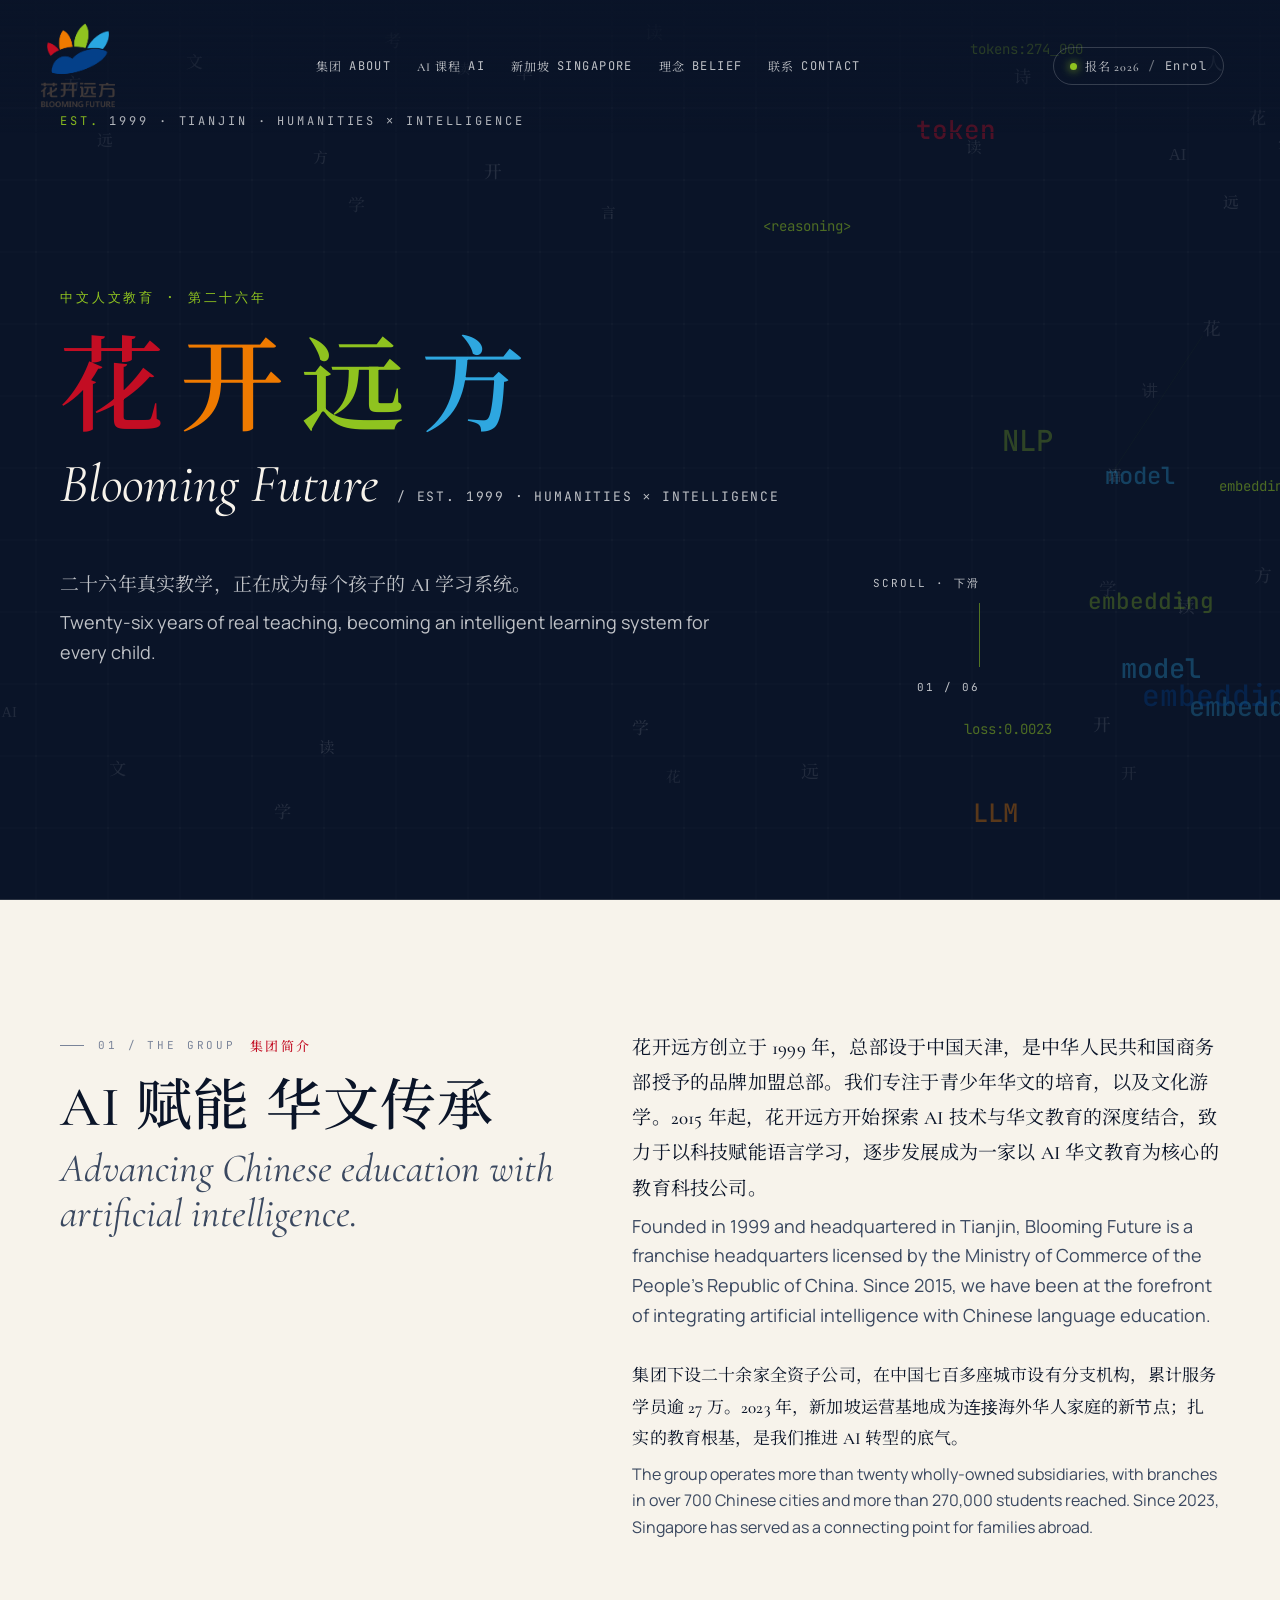
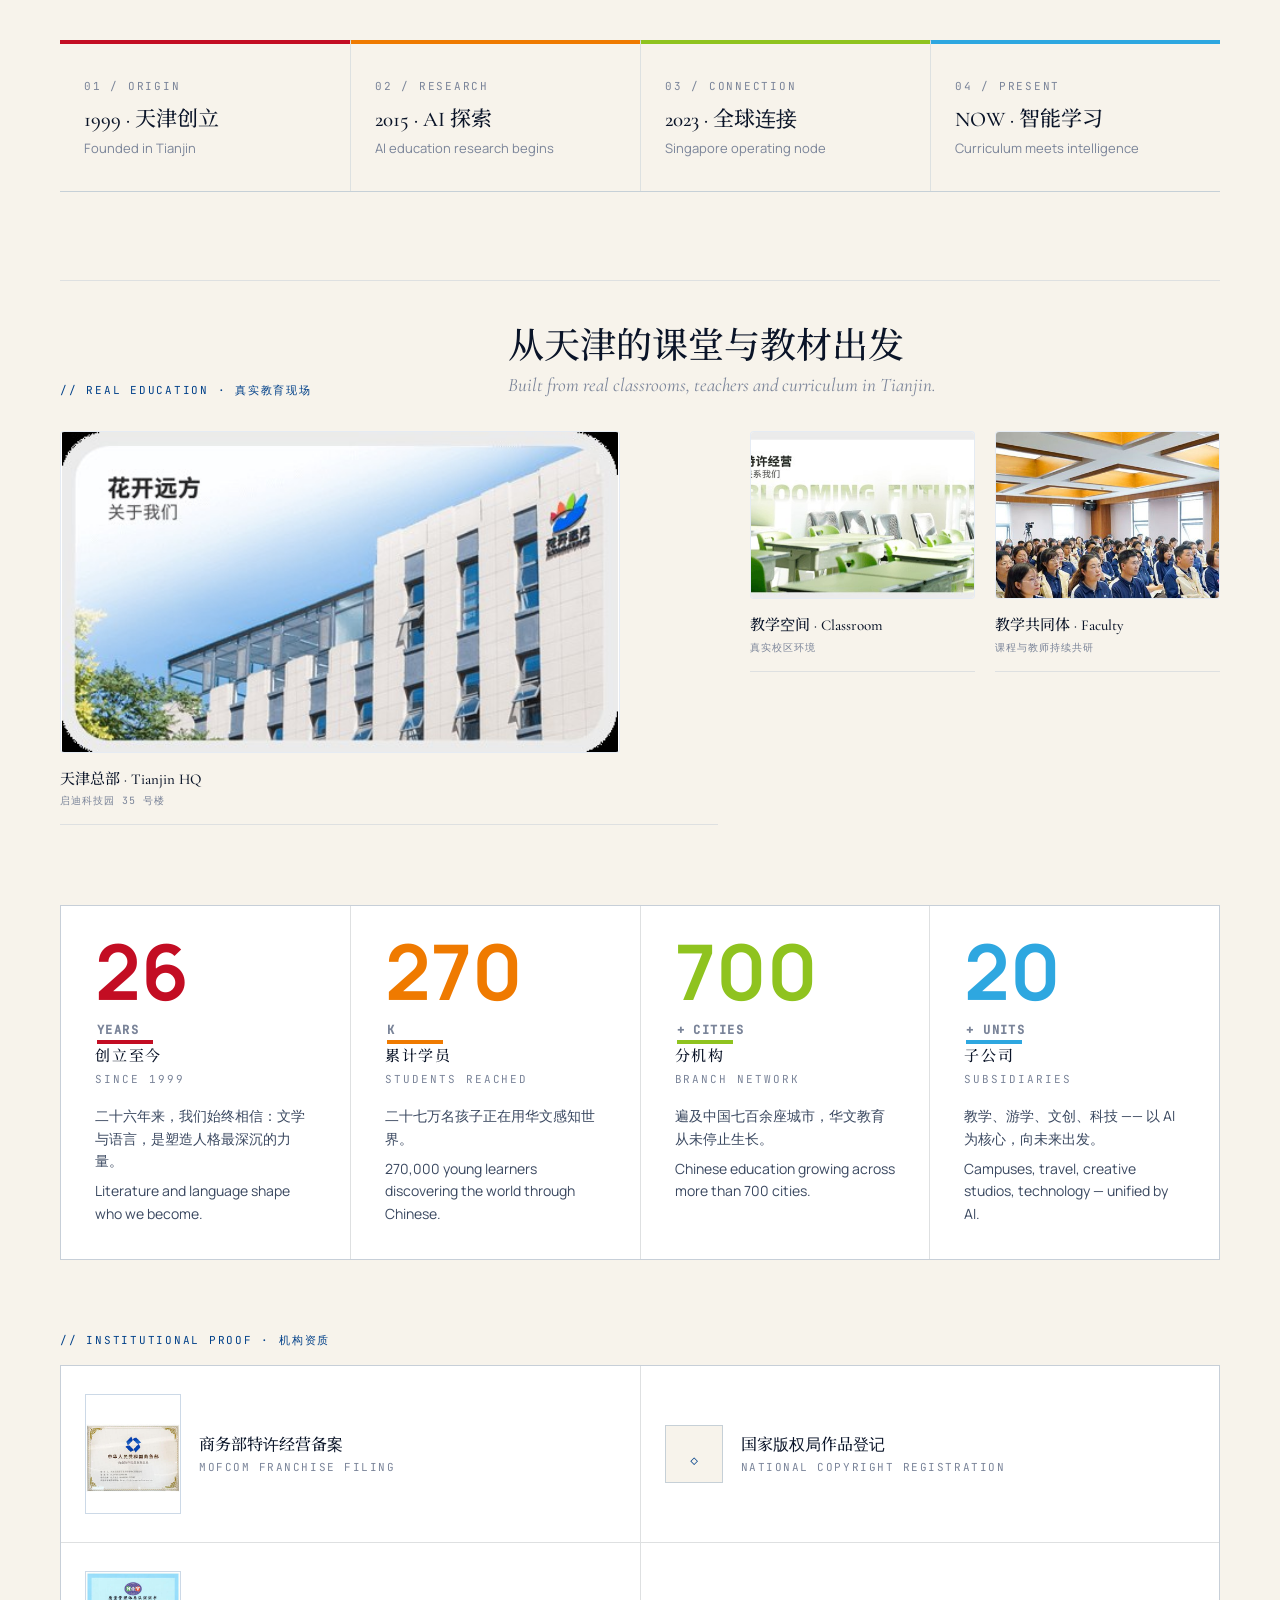
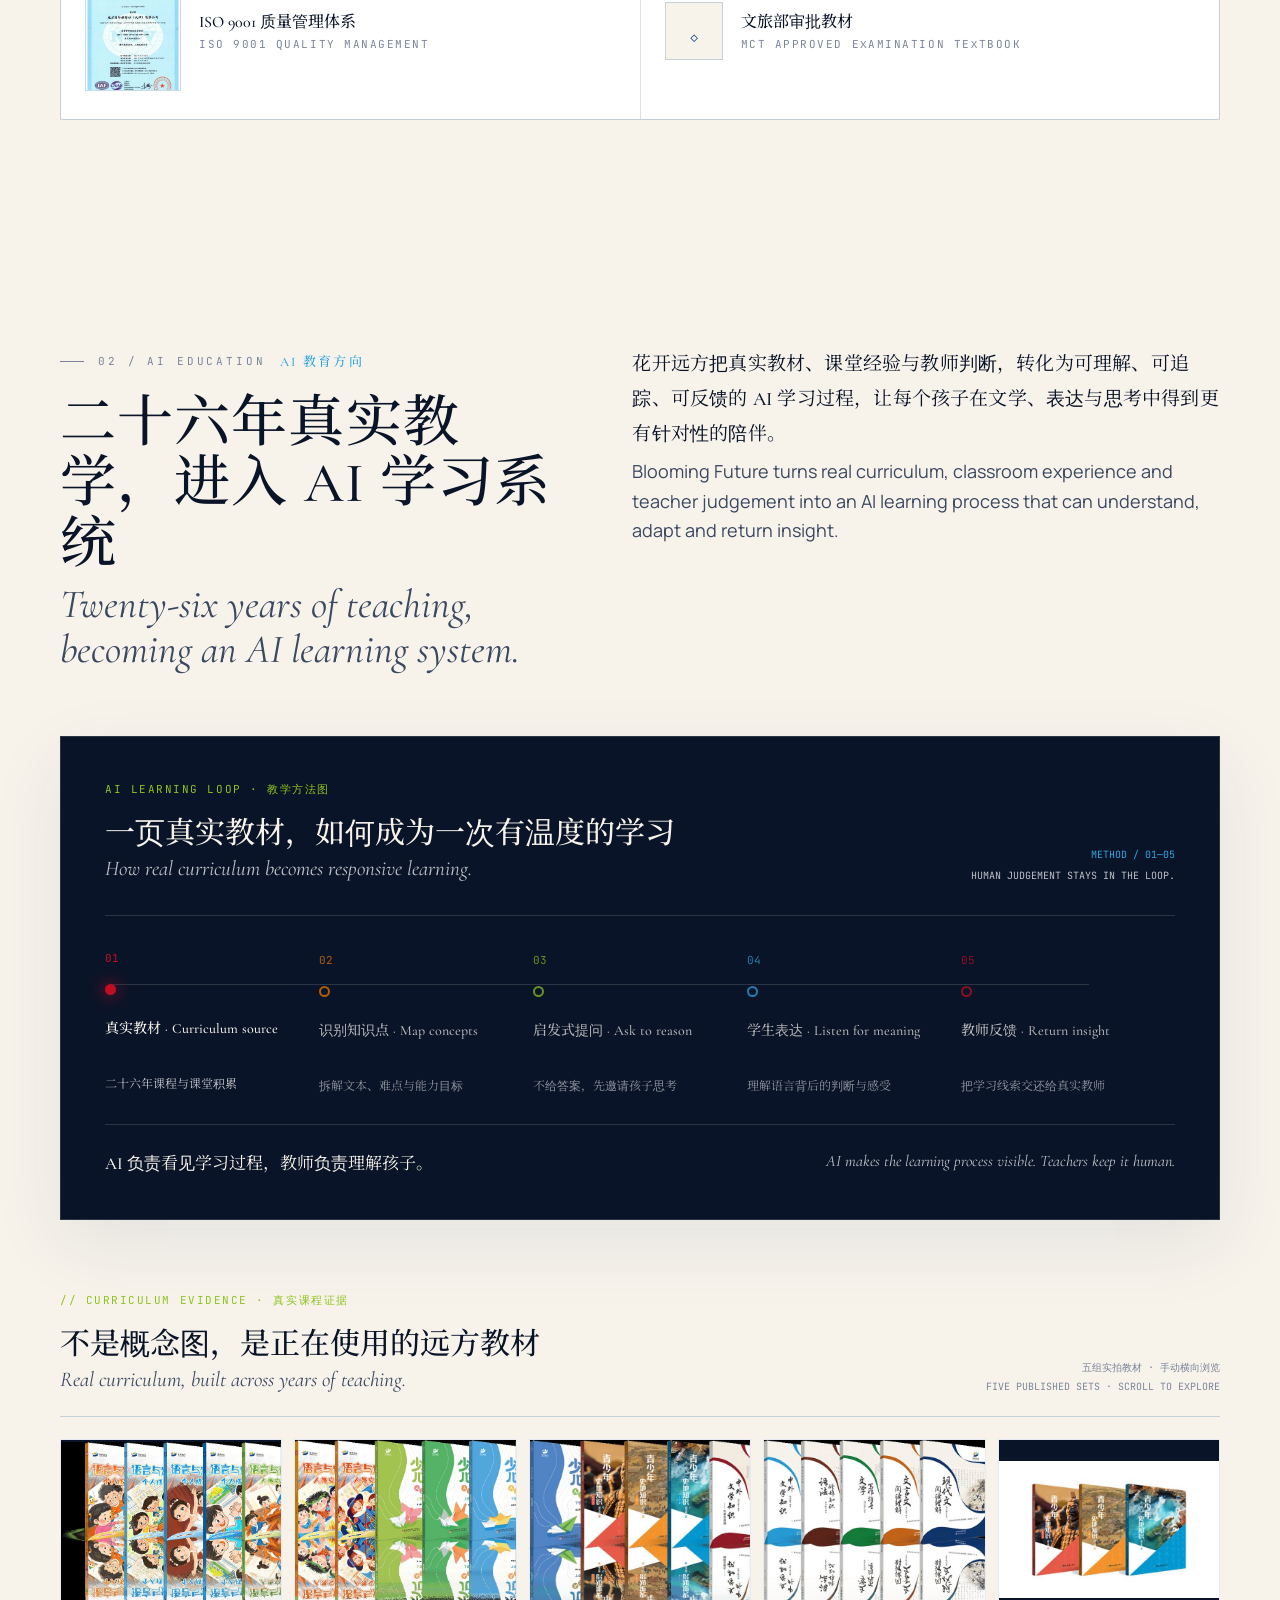
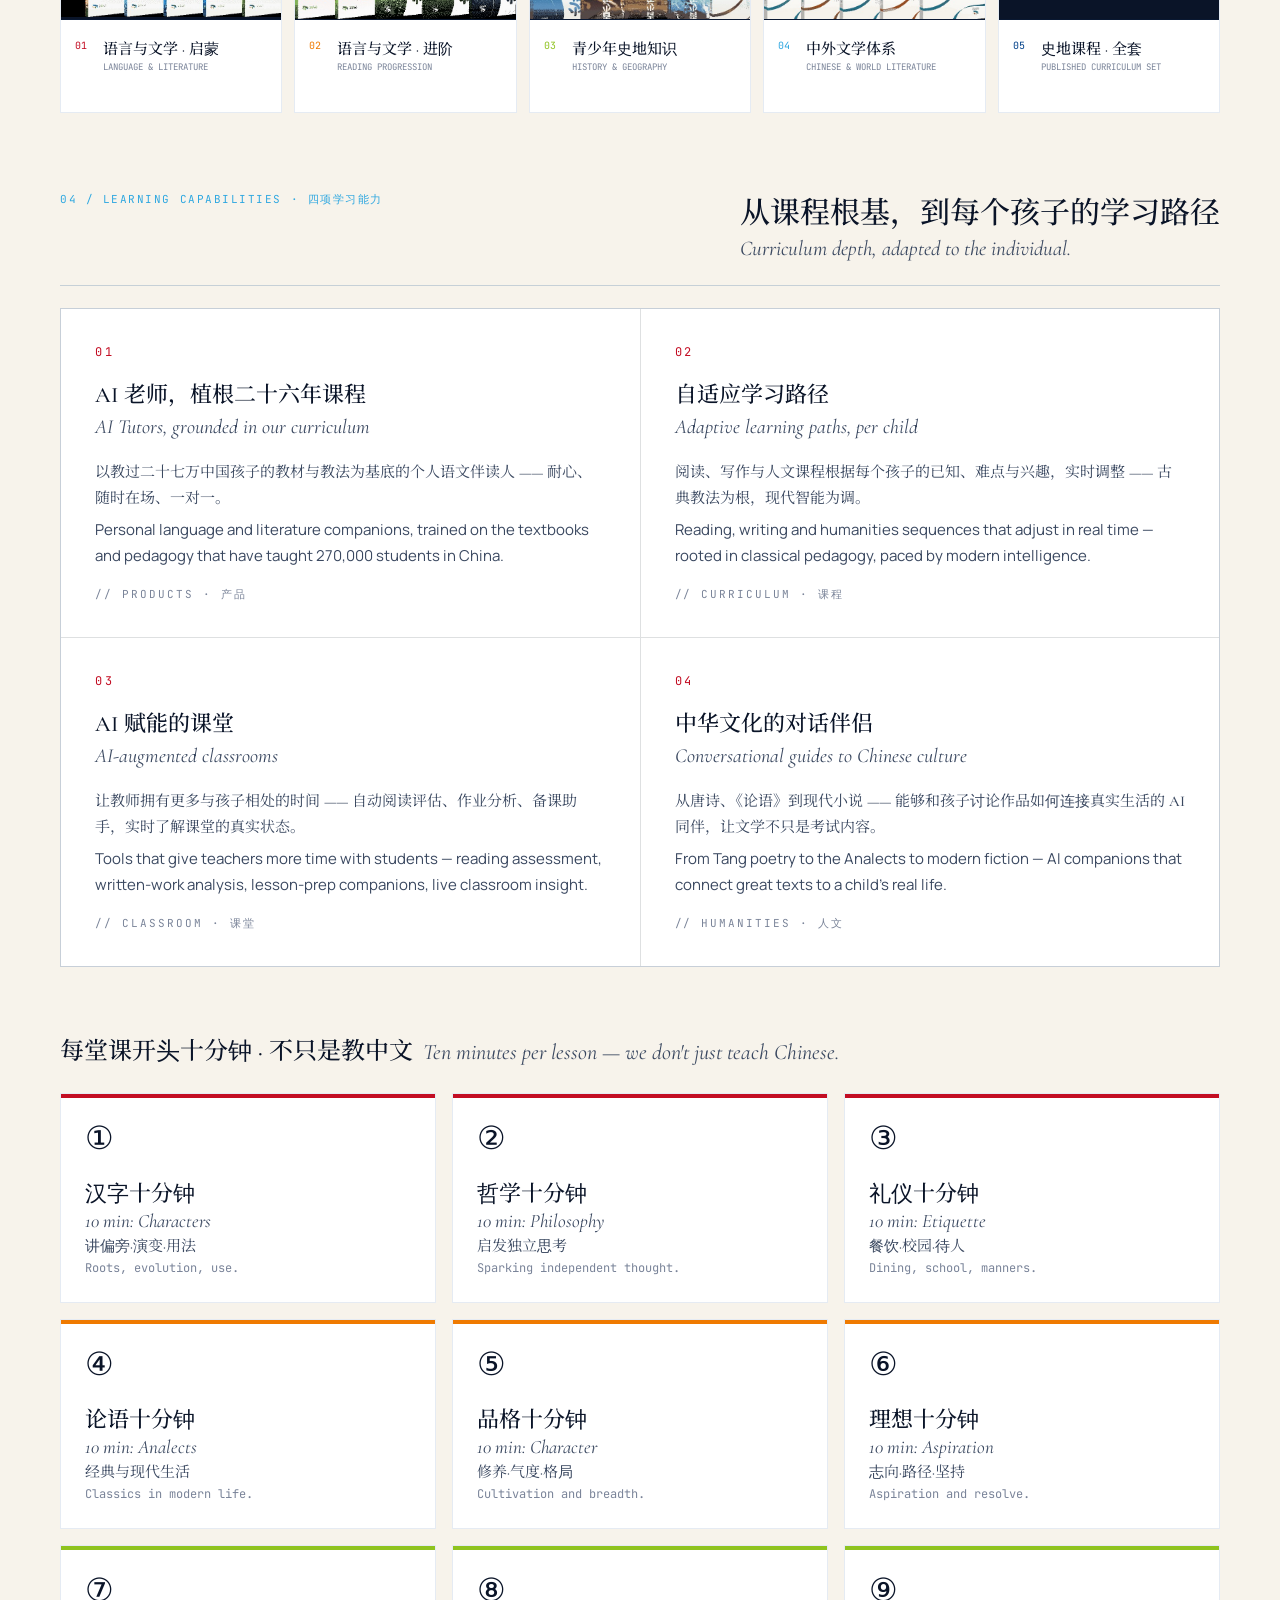
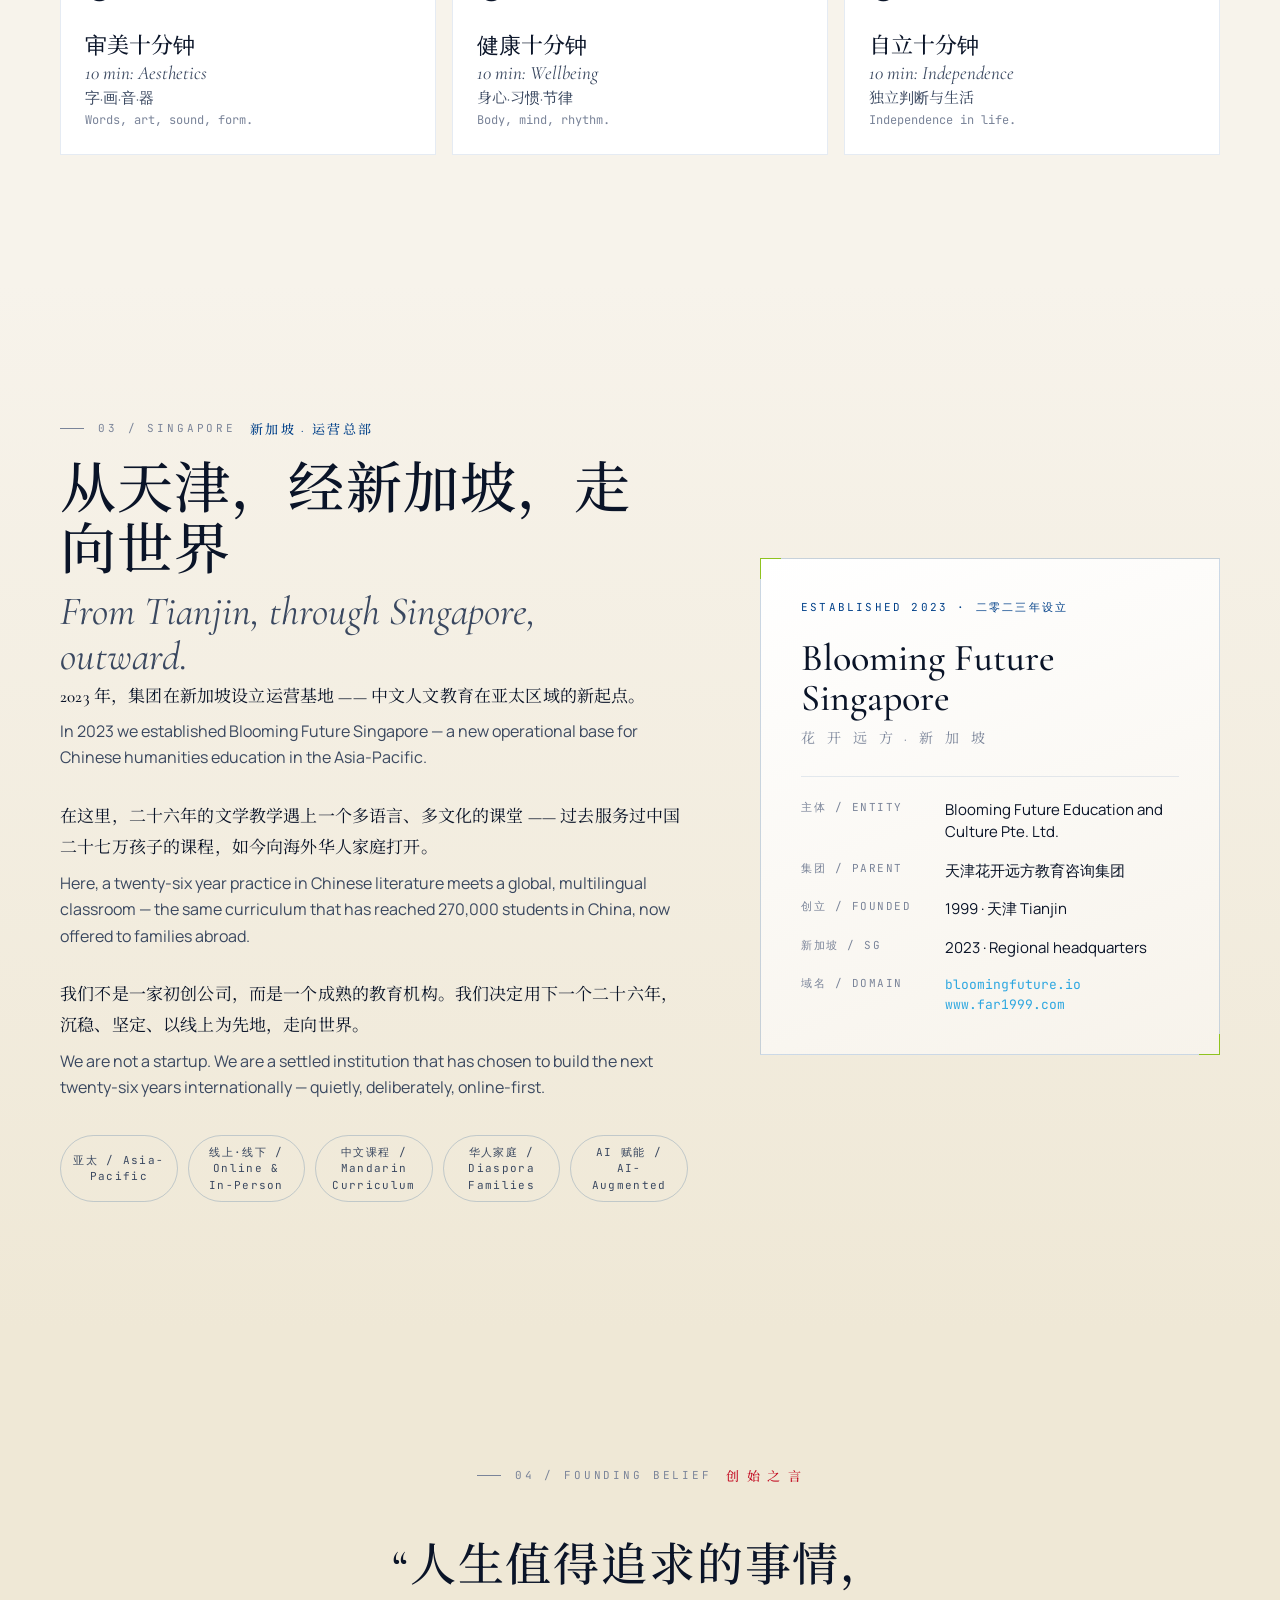
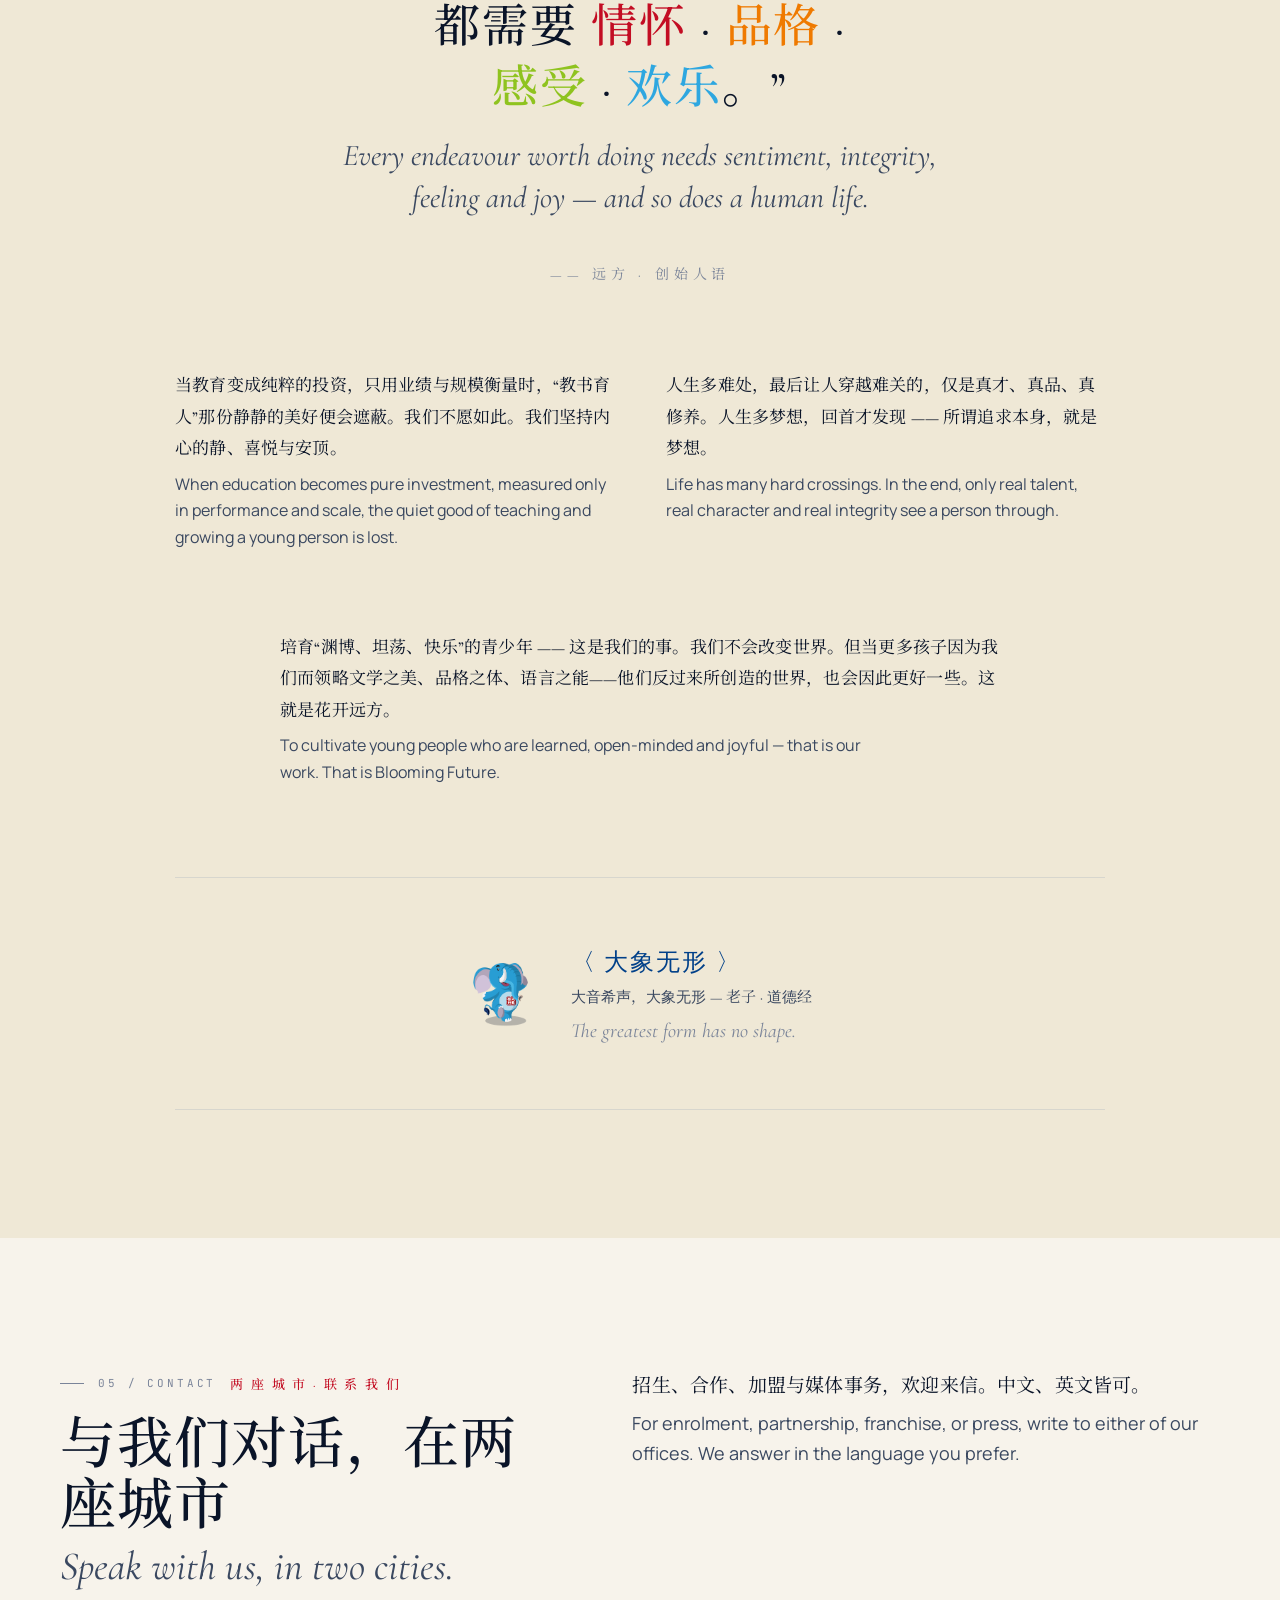
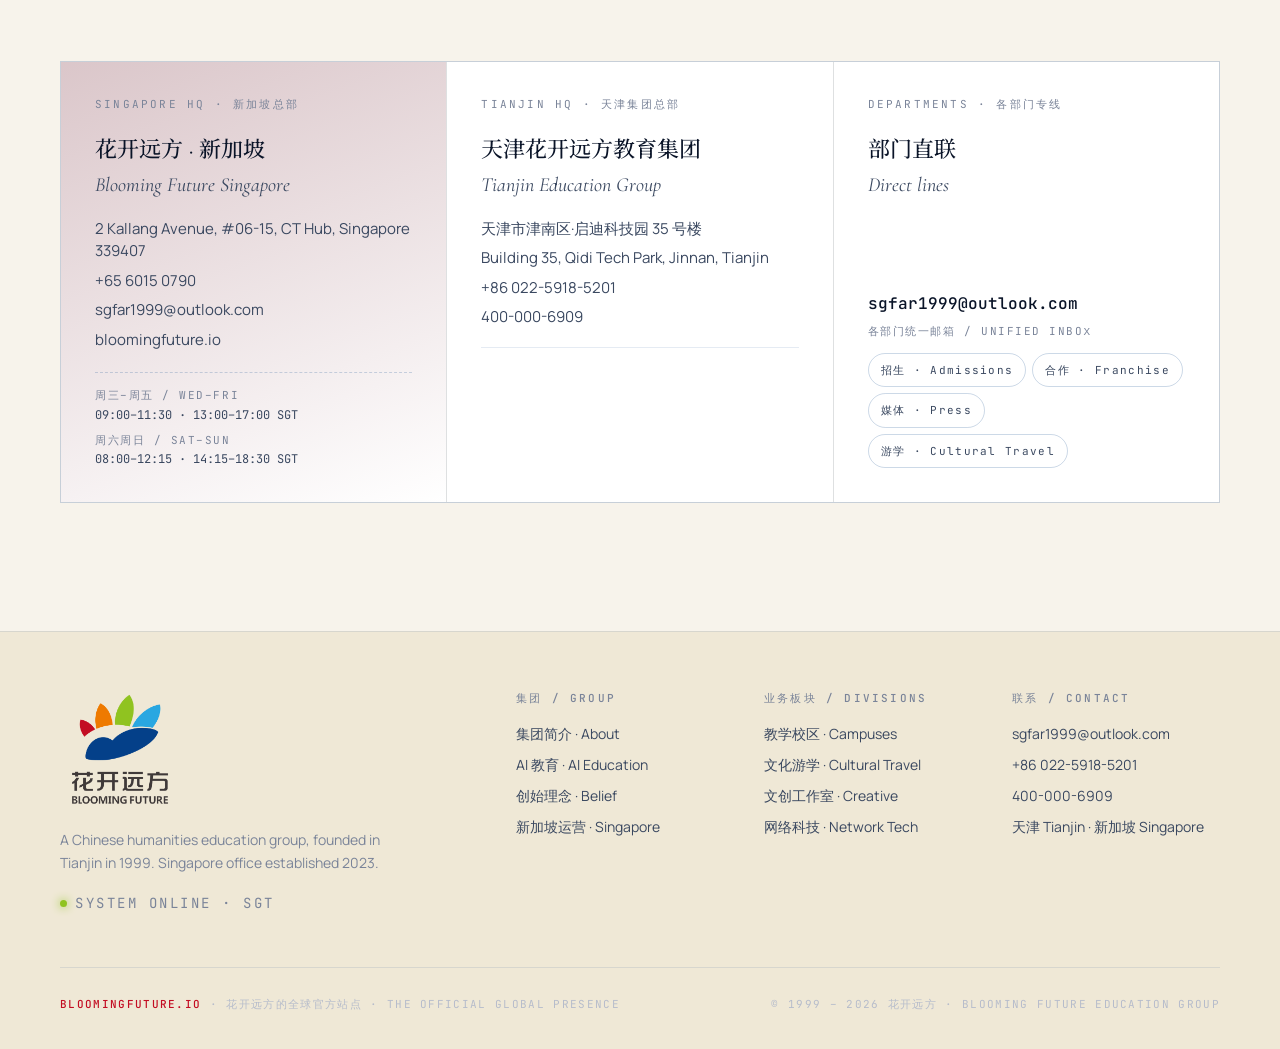
==== index.html @ 7d59a9f7 "feat: T04 visualize the AI learning system" ====
<!DOCTYPE html>
<html lang="zh-Hans">
<head>
  <meta charset="utf-8">
  <meta name="viewport" content="width=device-width, initial-scale=1">
  <title>Blooming Future — 花开远方 · Since 1999</title>
  <meta name="description" content="花开远方 Blooming Future：1999 年创立于天津的中文人文教育集团，2023 年设立新加坡运营基地，将 26 年华文教育经验与 AI 技术结合，服务全球华人家庭。">
  <link rel="stylesheet" href="/assets/css/main.css?v=2.0">
  <script src="/assets/js/main.js?v=2.0" defer></script>
</head>
<body>
  <nav class="nav" id="nav" aria-label="Primary navigation">
    <a class="brand" href="#top" aria-label="Blooming Future 花开远方">
      <img src="/assets/img/bloomingfuture-logo.png" alt="Blooming Future 花开远方" class="brand-img">
    </a>
    <div class="nav-links" id="navLinks">
      <a href="#about"><span class="cn">集团</span><span class="en">About</span></a>
      <a href="#courses"><span class="cn">AI 课程</span><span class="en">AI</span></a>
      <a href="#singapore"><span class="cn">新加坡</span><span class="en">Singapore</span></a>
      <a href="#philosophy"><span class="cn">理念</span><span class="en">Belief</span></a>
      <a href="#contact"><span class="cn">联系</span><span class="en">Contact</span></a>
    </div>
    <a class="nav-cta" href="#contact">
      <span class="dot" aria-hidden="true"></span>
      <span class="cn">报名 2026</span>
      <span class="slash">/</span>
      <span>Enrol</span>
    </a>
    <button class="nav-burger" id="burger" type="button" aria-label="Open navigation" aria-controls="navLinks" aria-expanded="false">
      <span></span><span></span><span></span>
    </button>
  </nav>

  <main>
    <!-- ==================== SECTION: hero ==================== -->
    <!-- source: content/hero.md  ·  last sync: 2026-07-22 -->
    <section class="hero" id="top" data-screen-label="01 Hero">
      <canvas id="heroMatrix" aria-hidden="true"></canvas>
      <div class="hero-top">
        <p class="hero-meta"><span>EST.</span> 1999 · Tianjin · Humanities × Intelligence</p>
      </div>
      <div class="wrap hero-body">
        <div class="hero-content">
          <p class="hero-tag">中文人文教育 · 第二十六年</p>
          <h1 class="hero-display" aria-label="花开远方">
            <span>花</span><span>开</span><span>远</span><span>方</span>
          </h1>
          <p class="hero-en">
            <span class="name">Blooming Future</span>
            <span class="since">/ est. 1999 · humanities × intelligence</span>
          </p>
        </div>
        <div class="hero-lede">
          <div class="bi-para lede">
            <p class="cn">二十六年真实教学，正在成为每个孩子的 AI 学习系统。</p>
            <p class="en">Twenty-six years of real teaching, becoming an intelligent learning system for every child.</p>
          </div>
          <div class="hero-scroll" aria-hidden="true">
            <span>Scroll · 下滑</span>
            <span class="line"></span>
            <span>01 / 06</span>
          </div>
        </div>
      </div>
    </section>
    <!-- ================== END SECTION: hero ================== -->

    <!-- ==================== SECTION: about ==================== -->
    <!-- source: content/about.md  ·  last sync: 2026-07-22 -->
    <section class="about section" id="about" data-screen-label="02 About">
      <div class="wrap">
        <div class="section-grid">
          <header class="section-head reveal">
            <span class="bi-eyebrow">
              <span>01 / The Group</span>
              <span class="cn">集团简介</span>
            </span>
            <h2 class="bi-title">
              <span class="cn">AI 赋能 华文传承</span>
              <span class="en">Advancing Chinese education with artificial intelligence.</span>
            </h2>
          </header>
          <div class="section-copy reveal">
            <div class="bi-para lede">
              <p class="cn">花开远方创立于 1999 年，总部设于中国天津，是中华人民共和国商务部授予的品牌加盟总部。我们专注于青少年华文的培育，以及文化游学。2015 年起，花开远方开始探索 AI 技术与华文教育的深度结合，致力于以科技赋能语言学习，逐步发展成为一家以 AI 华文教育为核心的教育科技公司。</p>
              <p class="en">Founded in 1999 and headquartered in Tianjin, Blooming Future is a franchise headquarters licensed by the Ministry of Commerce of the People's Republic of China. Since 2015, we have been at the forefront of integrating artificial intelligence with Chinese language education.</p>
            </div>
            <div class="bi-para">
              <p class="cn">集团下设二十余家全资子公司，在中国七百多座城市设有分支机构，累计服务学员逾 27 万。2023 年，新加坡运营基地成为连接海外华人家庭的新节点；扎实的教育根基，是我们推进 AI 转型的底气。</p>
              <p class="en">The group operates more than twenty wholly-owned subsidiaries, with branches in over 700 Chinese cities and more than 270,000 students reached. Since 2023, Singapore has served as a connecting point for families abroad.</p>
            </div>
          </div>
        </div>

        <ol class="history-timeline" aria-label="Blooming Future history">
          <li class="history-point" style="--accent: var(--bf-red)">
            <span class="history-year">01 / ORIGIN</span>
            <strong>1999 · 天津创立</strong>
            <span>Founded in Tianjin</span>
          </li>
          <li class="history-point" style="--accent: var(--bf-orange)">
            <span class="history-year">02 / RESEARCH</span>
            <strong>2015 · AI 探索</strong>
            <span>AI education research begins</span>
          </li>
          <li class="history-point" style="--accent: var(--bf-green)">
            <span class="history-year">03 / CONNECTION</span>
            <strong>2023 · 全球连接</strong>
            <span>Singapore operating node</span>
          </li>
          <li class="history-point" style="--accent: var(--bf-blue)">
            <span class="history-year">04 / PRESENT</span>
            <strong>NOW · 智能学习</strong>
            <span>Curriculum meets intelligence</span>
          </li>
        </ol>

        <section class="education-evidence reveal" aria-labelledby="evidence-title">
          <div class="evidence-head">
            <p class="evidence-kicker">// REAL EDUCATION · 真实教育现场</p>
            <div>
              <h3 id="evidence-title">从天津的课堂与教材出发</h3>
              <p>Built from real classrooms, teachers and curriculum in Tianjin.</p>
            </div>
          </div>
          <div class="evidence-grid">
            <figure class="evidence-feature">
              <img src="/assets/img/campus-3.jpg" width="480" height="276" alt="花开远方天津总部楼宇实景" loading="lazy">
              <figcaption><span>天津总部 · Tianjin HQ</span><small>启迪科技园 35 号楼</small></figcaption>
            </figure>
            <div class="evidence-secondary">
              <figure>
                <img src="/assets/img/campus-2.jpg" width="480" height="276" alt="花开远方天津课堂实景" loading="lazy">
                <figcaption><span>教学空间 · Classroom</span><small>真实校区环境</small></figcaption>
              </figure>
              <figure>
                <img src="/assets/img/campus-1.jpg" width="404" height="467" alt="花开远方教师教学活动现场" loading="lazy">
                <figcaption><span>教学共同体 · Faculty</span><small>课程与教师持续共研</small></figcaption>
              </figure>
            </div>
          </div>
        </section>

        <div class="stats reveal">
          <article class="stat">
            <div class="num" data-count="26">26<span class="unit">years</span></div>
            <div class="bi-label"><span class="cn">创立至今</span><span class="en">Since 1999</span></div>
            <p class="desc"><span class="cn">二十六年来，我们始终相信：文学与语言，是塑造人格最深沉的力量。</span><span class="en">Literature and language shape who we become.</span></p>
          </article>
          <article class="stat">
            <div class="num" data-count="270">270<span class="unit">k</span></div>
            <div class="bi-label"><span class="cn">累计学员</span><span class="en">Students Reached</span></div>
            <p class="desc"><span class="cn">二十七万名孩子正在用华文感知世界。</span><span class="en">270,000 young learners discovering the world through Chinese.</span></p>
          </article>
          <article class="stat">
            <div class="num" data-count="700">700<span class="unit">+ cities</span></div>
            <div class="bi-label"><span class="cn">分机构</span><span class="en">Branch Network</span></div>
            <p class="desc"><span class="cn">遍及中国七百余座城市，华文教育从未停止生长。</span><span class="en">Chinese education growing across more than 700 cities.</span></p>
          </article>
          <article class="stat">
            <div class="num" data-count="20">20<span class="unit">+ units</span></div>
            <div class="bi-label"><span class="cn">子公司</span><span class="en">Subsidiaries</span></div>
            <p class="desc"><span class="cn">教学、游学、文创、科技 —— 以 AI 为核心，向未来出发。</span><span class="en">Campuses, travel, creative studios, technology — unified by AI.</span></p>
          </article>
        </div>

        <p class="credentials-label reveal">// INSTITUTIONAL PROOF · 机构资质</p>
        <div class="credentials reveal" aria-label="Blooming Future credentials">
          <article class="credential credential-evidence">
            <div class="credential-icon has-image"><img src="/assets/img/cert-mofcom.png" width="308" height="251" alt="商务部特许经营备案证书" loading="lazy"></div>
            <div class="credential-copy"><span class="cn">商务部特许经营备案</span><span class="en">MOFCOM Franchise Filing</span></div>
          </article>
          <article class="credential">
            <div class="credential-icon"><span aria-hidden="true">◇</span></div>
            <div class="credential-copy"><span class="cn">国家版权局作品登记</span><span class="en">National Copyright Registration</span></div>
          </article>
          <article class="credential credential-evidence">
            <div class="credential-icon has-image"><img src="/assets/img/cert-iso9001.png" width="308" height="437" alt="ISO 9001 质量管理体系证书" loading="lazy"></div>
            <div class="credential-copy"><span class="cn">ISO 9001 质量管理体系</span><span class="en">ISO 9001 Quality Management</span></div>
          </article>
          <article class="credential">
            <div class="credential-icon"><span aria-hidden="true">◇</span></div>
            <div class="credential-copy"><span class="cn">文旅部审批教材</span><span class="en">MCT Approved Examination Textbook</span></div>
          </article>
        </div>
      </div>
    </section>
    <!-- ================== END SECTION: about ================== -->

    <!-- ==================== SECTION: ai ==================== -->
    <!-- source: content/ai.md  ·  last sync: 2026-07-22 -->
    <section class="ai section" id="courses" data-screen-label="03 AI Education">
      <div class="wrap">
        <div class="section-grid">
          <header class="section-head reveal">
            <span class="bi-eyebrow blue">
              <span>02 / AI Education</span>
              <span class="cn">AI 教育方向</span>
            </span>
            <h2 class="bi-title">
              <span class="cn">二十六年真实教学，进入 AI 学习系统</span>
              <span class="en">Twenty-six years of teaching, becoming an AI learning system.</span>
            </h2>
          </header>
          <div class="section-copy reveal">
            <div class="bi-para lede">
              <p class="cn">花开远方把真实教材、课堂经验与教师判断，转化为可理解、可追踪、可反馈的 AI 学习过程，让每个孩子在文学、表达与思考中得到更有针对性的陪伴。</p>
              <p class="en">Blooming Future turns real curriculum, classroom experience and teacher judgement into an AI learning process that can understand, adapt and return insight.</p>
            </div>
          </div>
        </div>

        <section class="learning-loop reveal" data-learning-loop aria-labelledby="learning-loop-title">
          <header class="loop-head">
            <div>
              <p class="loop-kicker">AI LEARNING LOOP · 教学方法图</p>
              <h3 id="learning-loop-title">
                <span class="cn">一页真实教材，如何成为一次有温度的学习</span>
                <span class="en">How real curriculum becomes responsive learning.</span>
              </h3>
            </div>
            <p class="loop-method"><span>METHOD / 01—05</span><span>Human judgement stays in the loop.</span></p>
          </header>
          <ol class="loop-track">
            <li class="loop-step" data-loop-step="0" style="--step-color: var(--bf-red)">
              <span class="loop-index">01</span>
              <span class="loop-node" aria-hidden="true"></span>
              <h4>真实教材 · Curriculum source</h4>
              <p>二十六年课程与课堂积累</p>
            </li>
            <li class="loop-step" data-loop-step="1" style="--step-color: var(--bf-orange)">
              <span class="loop-index">02</span>
              <span class="loop-node" aria-hidden="true"></span>
              <h4>识别知识点 · Map concepts</h4>
              <p>拆解文本、难点与能力目标</p>
            </li>
            <li class="loop-step" data-loop-step="2" style="--step-color: var(--bf-green)">
              <span class="loop-index">03</span>
              <span class="loop-node" aria-hidden="true"></span>
              <h4>启发式提问 · Ask to reason</h4>
              <p>不给答案，先邀请孩子思考</p>
            </li>
            <li class="loop-step" data-loop-step="3" style="--step-color: var(--bf-blue)">
              <span class="loop-index">04</span>
              <span class="loop-node" aria-hidden="true"></span>
              <h4>学生表达 · Listen for meaning</h4>
              <p>理解语言背后的判断与感受</p>
            </li>
            <li class="loop-step" data-loop-step="4" style="--step-color: var(--bf-red)">
              <span class="loop-index">05</span>
              <span class="loop-node" aria-hidden="true"></span>
              <h4>教师反馈 · Return insight</h4>
              <p>把学习线索交还给真实教师</p>
            </li>
          </ol>
          <p class="loop-principle"><span class="cn">AI 负责看见学习过程，教师负责理解孩子。</span><span class="en">AI makes the learning process visible. Teachers keep it human.</span></p>
        </section>

        <section class="curriculum-library reveal" aria-labelledby="curriculum-library-title">
          <header class="curriculum-head">
            <div>
              <p class="curriculum-kicker">// CURRICULUM EVIDENCE · 真实课程证据</p>
              <h3 id="curriculum-library-title"><span class="cn">不是概念图，是正在使用的远方教材</span><span class="en">Real curriculum, built across years of teaching.</span></h3>
            </div>
            <p class="curriculum-note"><span class="cn">五组实拍教材 · 手动横向浏览</span><span class="en">Five published sets · Scroll to explore</span></p>
          </header>
          <div class="textbook-rail" tabindex="0" aria-label="花开远方真实教材图集">
            <figure class="textbook-item">
              <div class="textbook-image"><img src="/assets/img/textbook-1.jpg" width="643" height="510" alt="花开远方语言与文学低年级教材套装" loading="lazy"></div>
              <figcaption><span>01</span><strong>语言与文学 · 启蒙</strong><small>Language &amp; Literature</small></figcaption>
            </figure>
            <figure class="textbook-item">
              <div class="textbook-image"><img src="/assets/img/textbook-2.jpg" width="631" height="510" alt="花开远方语言与文学少儿教材套装" loading="lazy"></div>
              <figcaption><span>02</span><strong>语言与文学 · 进阶</strong><small>Reading progression</small></figcaption>
            </figure>
            <figure class="textbook-item">
              <div class="textbook-image"><img src="/assets/img/textbook-3.jpg" width="584" height="510" alt="花开远方青少年史地知识教材套装" loading="lazy"></div>
              <figcaption><span>03</span><strong>青少年史地知识</strong><small>History &amp; Geography</small></figcaption>
            </figure>
            <figure class="textbook-item">
              <div class="textbook-image"><img src="/assets/img/textbook-4.jpg" width="608" height="510" alt="花开远方中外文学知识教材套装" loading="lazy"></div>
              <figcaption><span>04</span><strong>中外文学体系</strong><small>Chinese &amp; World Literature</small></figcaption>
            </figure>
            <figure class="textbook-item">
              <div class="textbook-image"><img src="/assets/img/textbook-5.jpg" width="590" height="366" alt="花开远方青少年史地知识教材实拍" loading="lazy"></div>
              <figcaption><span>05</span><strong>史地课程 · 全套</strong><small>Published curriculum set</small></figcaption>
            </figure>
          </div>
        </section>

        <header class="capability-head reveal">
          <p>04 / LEARNING CAPABILITIES · 四项学习能力</p>
          <h3><span class="cn">从课程根基，到每个孩子的学习路径</span><span class="en">Curriculum depth, adapted to the individual.</span></h3>
        </header>

        <div class="product-grid reveal">
          <article class="product-card">
            <span class="ai-num">01</span>
            <h3 class="bi-card-title"><span class="cn">AI 老师，植根二十六年课程</span><span class="en">AI Tutors, grounded in our curriculum</span></h3>
            <div class="bi-card-body"><p class="cn">以教过二十七万中国孩子的教材与教法为基底的个人语文伴读人 —— 耐心、随时在场、一对一。</p><p class="en">Personal language and literature companions, trained on the textbooks and pedagogy that have taught 270,000 students in China.</p></div>
            <p class="ai-tag">// products · 产品</p>
          </article>
          <article class="product-card">
            <span class="ai-num">02</span>
            <h3 class="bi-card-title"><span class="cn">自适应学习路径</span><span class="en">Adaptive learning paths, per child</span></h3>
            <div class="bi-card-body"><p class="cn">阅读、写作与人文课程根据每个孩子的已知、难点与兴趣，实时调整 —— 古典教法为根，现代智能为调。</p><p class="en">Reading, writing and humanities sequences that adjust in real time — rooted in classical pedagogy, paced by modern intelligence.</p></div>
            <p class="ai-tag">// curriculum · 课程</p>
          </article>
          <article class="product-card">
            <span class="ai-num">03</span>
            <h3 class="bi-card-title"><span class="cn">AI 赋能的课堂</span><span class="en">AI-augmented classrooms</span></h3>
            <div class="bi-card-body"><p class="cn">让教师拥有更多与孩子相处的时间 —— 自动阅读评估、作业分析、备课助手，实时了解课堂的真实状态。</p><p class="en">Tools that give teachers more time with students — reading assessment, written-work analysis, lesson-prep companions, live classroom insight.</p></div>
            <p class="ai-tag">// classroom · 课堂</p>
          </article>
          <article class="product-card">
            <span class="ai-num">04</span>
            <h3 class="bi-card-title"><span class="cn">中华文化的对话伴侣</span><span class="en">Conversational guides to Chinese culture</span></h3>
            <div class="bi-card-body"><p class="cn">从唐诗、《论语》到现代小说 —— 能够和孩子讨论作品如何连接真实生活的 AI 同伴，让文学不只是考试内容。</p><p class="en">From Tang poetry to the Analects to modern fiction — AI companions that connect great texts to a child's real life.</p></div>
            <p class="ai-tag">// humanities · 人文</p>
          </article>
        </div>

        <div class="ten-minutes reveal">
          <p class="ten-quote"><span class="cn">每堂课开头十分钟 · 不只是教中文</span><span class="en">Ten minutes per lesson — we don't just teach Chinese.</span></p>
          <div class="ritual-grid" aria-label="Nine ten-minute practices">
            <div class="ritual-card">
              <span class="ritual-num">①</span>
              <span class="ritual-accent" style="--accent: var(--bf-red)"></span>
              <h4 class="ritual-title-cn">汉字十分钟</h4>
              <p class="ritual-title-en">10 min: Characters</p>
              <p class="ritual-desc-cn">讲偏旁·演变·用法</p>
              <p class="ritual-desc-en">Roots, evolution, use.</p>
            </div>
            <div class="ritual-card">
              <span class="ritual-num">②</span>
              <span class="ritual-accent" style="--accent: var(--bf-red)"></span>
              <h4 class="ritual-title-cn">哲学十分钟</h4>
              <p class="ritual-title-en">10 min: Philosophy</p>
              <p class="ritual-desc-cn">启发独立思考</p>
              <p class="ritual-desc-en">Sparking independent thought.</p>
            </div>
            <div class="ritual-card">
              <span class="ritual-num">③</span>
              <span class="ritual-accent" style="--accent: var(--bf-red)"></span>
              <h4 class="ritual-title-cn">礼仪十分钟</h4>
              <p class="ritual-title-en">10 min: Etiquette</p>
              <p class="ritual-desc-cn">餐饮·校园·待人</p>
              <p class="ritual-desc-en">Dining, school, manners.</p>
            </div>
            <div class="ritual-card">
              <span class="ritual-num">④</span>
              <span class="ritual-accent" style="--accent: var(--bf-orange)"></span>
              <h4 class="ritual-title-cn">论语十分钟</h4>
              <p class="ritual-title-en">10 min: Analects</p>
              <p class="ritual-desc-cn">经典与现代生活</p>
              <p class="ritual-desc-en">Classics in modern life.</p>
            </div>
            <div class="ritual-card">
              <span class="ritual-num">⑤</span>
              <span class="ritual-accent" style="--accent: var(--bf-orange)"></span>
              <h4 class="ritual-title-cn">品格十分钟</h4>
              <p class="ritual-title-en">10 min: Character</p>
              <p class="ritual-desc-cn">修养·气度·格局</p>
              <p class="ritual-desc-en">Cultivation and breadth.</p>
            </div>
            <div class="ritual-card">
              <span class="ritual-num">⑥</span>
              <span class="ritual-accent" style="--accent: var(--bf-orange)"></span>
              <h4 class="ritual-title-cn">理想十分钟</h4>
              <p class="ritual-title-en">10 min: Aspiration</p>
              <p class="ritual-desc-cn">志向·路径·坚持</p>
              <p class="ritual-desc-en">Aspiration and resolve.</p>
            </div>
            <div class="ritual-card">
              <span class="ritual-num">⑦</span>
              <span class="ritual-accent" style="--accent: var(--bf-green)"></span>
              <h4 class="ritual-title-cn">审美十分钟</h4>
              <p class="ritual-title-en">10 min: Aesthetics</p>
              <p class="ritual-desc-cn">字·画·音·器</p>
              <p class="ritual-desc-en">Words, art, sound, form.</p>
            </div>
            <div class="ritual-card">
              <span class="ritual-num">⑧</span>
              <span class="ritual-accent" style="--accent: var(--bf-green)"></span>
              <h4 class="ritual-title-cn">健康十分钟</h4>
              <p class="ritual-title-en">10 min: Wellbeing</p>
              <p class="ritual-desc-cn">身心·习惯·节律</p>
              <p class="ritual-desc-en">Body, mind, rhythm.</p>
            </div>
            <div class="ritual-card">
              <span class="ritual-num">⑨</span>
              <span class="ritual-accent" style="--accent: var(--bf-green)"></span>
              <h4 class="ritual-title-cn">自立十分钟</h4>
              <p class="ritual-title-en">10 min: Independence</p>
              <p class="ritual-desc-cn">独立判断与生活</p>
              <p class="ritual-desc-en">Independence in life.</p>
            </div>
          </div>
        </div>
      </div>
    </section>
    <!-- ================== END SECTION: ai ================== -->

    <!-- ==================== SECTION: singapore ==================== -->
    <!-- source: content/singapore.md  ·  last sync: 2026-05-19 -->
    <section class="singapore section" id="singapore" data-screen-label="04 Singapore">
      <div class="wrap singapore-inner">
        <div class="singapore-copy reveal">
          <span class="bi-eyebrow green">
            <span>03 / Singapore</span>
            <span class="cn">新加坡 · 运营总部</span>
          </span>
          <h2 class="bi-title">
            <span class="cn">从天津，经新加坡，走向世界</span>
            <span class="en">From Tianjin, through Singapore, outward.</span>
          </h2>
          <div class="bi-para">
            <p class="cn">2023 年，集团在新加坡设立运营基地 —— 中文人文教育在亚太区域的新起点。</p>
            <p class="en">In 2023 we established Blooming Future Singapore — a new operational base for Chinese humanities education in the Asia-Pacific.</p>
          </div>
          <div class="bi-para">
            <p class="cn">在这里，二十六年的文学教学遇上一个多语言、多文化的课堂 —— 过去服务过中国二十七万孩子的课程，如今向海外华人家庭打开。</p>
            <p class="en">Here, a twenty-six year practice in Chinese literature meets a global, multilingual classroom — the same curriculum that has reached 270,000 students in China, now offered to families abroad.</p>
          </div>
          <div class="bi-para">
            <p class="cn">我们不是一家初创公司，而是一个成熟的教育机构。我们决定用下一个二十六年，沉稳、坚定、以线上为先地，走向世界。</p>
            <p class="en">We are not a startup. We are a settled institution that has chosen to build the next twenty-six years internationally — quietly, deliberately, online-first.</p>
          </div>
          <div class="sg-tags">
            <span>亚太 / Asia-Pacific</span>
            <span>线上·线下 / Online &amp; In-Person</span>
            <span>中文课程 / Mandarin Curriculum</span>
            <span>华人家庭 / Diaspora Families</span>
            <span>AI 赋能 / AI-Augmented</span>
          </div>
        </div>

        <aside class="sg-card reveal" aria-label="Blooming Future Singapore facts">
          <p class="badge">Established 2023 · 二零二三年设立</p>
          <h3>Blooming Future Singapore</h3>
          <p class="sub">花 开 远 方 · 新 加 坡</p>
          <dl>
            <div><dt>主体 / Entity</dt><dd>Blooming Future Education and Culture Pte. Ltd.</dd></div>
            <div><dt>集团 / Parent</dt><dd>天津花开远方教育咨询集团</dd></div>
            <div><dt>创立 / Founded</dt><dd>1999 · 天津 Tianjin</dd></div>
            <div><dt>新加坡 / SG</dt><dd>2023 · Regional headquarters</dd></div>
            <div><dt>域名 / Domain</dt><dd><span>bloomingfuture.io</span><span>www.far1999.com</span></dd></div>
          </dl>
        </aside>
      </div>
    </section>
    <!-- ================== END SECTION: singapore ================== -->

    <!-- ==================== SECTION: philosophy ==================== -->
    <!-- source: content/philosophy.md  ·  last sync: 2026-05-19 -->
    <section class="philosophy section" id="philosophy" data-screen-label="05 Belief">
      <div class="wrap phil-inner reveal">
        <span class="bi-eyebrow centered">
          <span>04 / Founding Belief</span>
          <span class="cn">创 始 之 言</span>
        </span>
        <h2 class="quote-cn">“人生值得追求的事情，<br>都需要 <em>情怀</em> · <em>品格</em> ·<br><em>感受</em> · <em>欢乐</em>。”</h2>
        <p class="quote-en">Every endeavour worth doing needs sentiment, integrity, feeling and joy — and so does a human life.</p>
        <p class="phil-signature">—— 远方 · 创始人语</p>
        <div class="phil-body">
          <div class="bi-para">
            <p class="cn">当教育变成纯粹的投资，只用业绩与规模衡量时，“教书育人”那份静静的美好便会遮蔽。我们不愿如此。我们坚持内心的静、喜悦与安顶。</p>
            <p class="en">When education becomes pure investment, measured only in performance and scale, the quiet good of teaching and growing a young person is lost.</p>
          </div>
          <div class="bi-para">
            <p class="cn">人生多难处，最后让人穿越难关的，仅是真才、真品、真修养。人生多梦想，回首才发现 —— 所谓追求本身，就是梦想。</p>
            <p class="en">Life has many hard crossings. In the end, only real talent, real character and real integrity see a person through.</p>
          </div>
          <div class="bi-para full">
            <p class="cn">培育“渊博、坦荡、快乐”的青少年 —— 这是我们的事。我们不会改变世界。但当更多孩子因为我们而领略文学之美、品格之体、语言之能——他们反过来所创造的世界，也会因此更好一些。这就是花开远方。</p>
            <p class="en">To cultivate young people who are learned, open-minded and joyful — that is our work. That is Blooming Future.</p>
          </div>
        </div>
        <figure class="mascot-callout">
          <img src="/assets/img/mascot-elephant.png" alt="花开远方吉祥物 大象无形" loading="lazy">
          <figcaption>
            <h3>〈 大象无形 〉</h3>
            <p class="cn">大音希声，大象无形 — 老子 · 道德经</p>
            <p class="en">The greatest form has no shape.</p>
          </figcaption>
        </figure>
      </div>
    </section>
    <!-- ================== END SECTION: philosophy ================== -->

    <!-- ==================== SECTION: contact ==================== -->
    <!-- source: content/contact.md  ·  last sync: 2026-05-19 -->
    <section class="contact section" id="contact" data-screen-label="06 Contact">
      <div class="wrap">
        <div class="section-grid contact-head">
          <header class="section-head reveal">
            <span class="bi-eyebrow">
              <span>05 / Contact</span>
              <span class="cn">两 座 城 市 · 联 系 我 们</span>
            </span>
            <h2 class="bi-title">
              <span class="cn">与我们对话，在两座城市</span>
              <span class="en">Speak with us, in two cities.</span>
            </h2>
          </header>
          <div class="section-copy reveal">
            <div class="bi-para lede">
              <p class="cn">招生、合作、加盟与媒体事务，欢迎来信。中文、英文皆可。</p>
              <p class="en">For enrolment, partnership, franchise, or press, write to either of our offices. We answer in the language you prefer.</p>
            </div>
          </div>
        </div>

        <div class="contact-grid reveal">
          <article class="contact-card primary">
            <p class="tag">Singapore HQ · 新加坡总部</p>
            <h3 class="ccard-title-bi"><span class="cn">花开远方 · 新加坡</span><span class="en">Blooming Future Singapore</span></h3>
            <div class="lines">
              <span>2 Kallang Avenue, #06-15, CT Hub, Singapore 339407</span>
              <a href="tel:+6560150790">+65 6015 0790</a>
              <a href="mailto:sgfar1999@outlook.com">sgfar1999@outlook.com</a>
              <a href="https://bloomingfuture.io">bloomingfuture.io</a>
              <div class="hours">
                <p><span>周三–周五 / Wed–Fri</span>09:00–11:30 · 13:00–17:00 SGT</p>
                <p><span>周六周日 / Sat–Sun</span>08:00–12:15 · 14:15–18:30 SGT</p>
              </div>
            </div>
          </article>
          <article class="contact-card tianjin">
            <p class="tag">Tianjin HQ · 天津集团总部</p>
            <h3 class="ccard-title-bi"><span class="cn">天津花开远方教育集团</span><span class="en">Tianjin Education Group</span></h3>
            <div class="lines">
              <span>天津市津南区·启迪科技园 35 号楼</span>
              <span>Building 35, Qidi Tech Park, Jinnan, Tianjin</span>
              <a href="tel:+8602259185201">+86 022-5918-5201</a>
              <a href="tel:4000006909">400-000-6909</a>
            </div>
          </article>
          <article class="contact-card">
            <p class="tag">Departments · 各部门专线</p>
            <h3 class="ccard-title-bi"><span class="cn">部门直联</span><span class="en">Direct lines</span></h3>
            <div class="lines">
              <a class="dept-email" href="mailto:sgfar1999@outlook.com">sgfar1999@outlook.com</a>
              <span class="dept-note">各部门统一邮箱 / Unified inbox</span>
              <div class="dept-tags">
                <span>招生 · Admissions</span>
                <span>合作 · Franchise</span>
                <span>媒体 · Press</span>
                <span>游学 · Cultural Travel</span>
              </div>
            </div>
          </article>
        </div>
      </div>
    </section>
    <!-- ================== END SECTION: contact ================== -->
  </main>

  <footer class="footer">
    <div class="wrap">
      <div class="foot-top">
        <div class="foot-brand">
          <a href="#top" aria-label="Blooming Future">
            <img src="/assets/img/bloomingfuture-logo.png" alt="Blooming Future 花开远方" class="foot-logo-img">
          </a>
          <p>A Chinese humanities education group, founded in Tianjin in 1999. Singapore office established 2023.</p>
          <p class="status"><span></span>System online · SGT</p>
        </div>
        <div>
          <h4>集团 / Group</h4>
          <ul>
            <li><a href="#about">集团简介 · About</a></li>
            <li><a href="#courses">AI 教育 · AI Education</a></li>
            <li><a href="#philosophy">创始理念 · Belief</a></li>
            <li><a href="#singapore">新加坡运营 · Singapore</a></li>
          </ul>
        </div>
        <div>
          <h4>业务板块 / Divisions</h4>
          <ul>
            <li>教学校区 · Campuses</li>
            <li>文化游学 · Cultural Travel</li>
            <li>文创工作室 · Creative</li>
            <li>网络科技 · Network Tech</li>
          </ul>
        </div>
        <div>
          <h4>联系 / Contact</h4>
          <ul>
            <li><a href="mailto:sgfar1999@outlook.com">sgfar1999@outlook.com</a></li>
            <li><a href="tel:+8602259185201">+86 022-5918-5201</a></li>
            <li>400-000-6909</li>
            <li>天津 Tianjin · 新加坡 Singapore</li>
          </ul>
        </div>
      </div>
      <div class="foot-bot">
        <span><b>bloomingfuture.io</b> · 花开远方的全球官方站点 · the official global presence</span>
        <span>© 1999 – 2026 花开远方 · Blooming Future Education Group</span>
      </div>
    </div>
  </footer>
</body>
</html>
---- assets/css/main.css ----
@font-face {
  font-family: "Manrope";
  src: url("/assets/fonts/manrope-latin.woff2") format("woff2");
  font-weight: 300 700;
  font-style: normal;
  font-display: swap;
}
@font-face {
  font-family: "Cormorant Garamond";
  src: url("/assets/fonts/cormorant-garamond-italic-latin.woff2") format("woff2");
  font-weight: 400 600;
  font-style: italic;
  font-display: swap;
}
@font-face {
  font-family: "Cormorant Garamond";
  src: url("/assets/fonts/cormorant-garamond-500-latin.woff2") format("woff2");
  font-weight: 500;
  font-style: normal;
  font-display: swap;
}
@font-face {
  font-family: "Noto Serif SC";
  src: url("/assets/fonts/noto-serif-sc-cn.woff2") format("woff2");
  font-weight: 400 600;
  font-style: normal;
  font-display: swap;
}
@font-face {
  font-family: "JetBrains Mono";
  src: url("/assets/fonts/jetbrains-mono-latin.woff2") format("woff2");
  font-weight: 400 500;
  font-style: normal;
  font-display: swap;
}

:root {
  --bg: #f7f3eb;
  --bg-elev: #efe8d6;
  --bg-card: #ffffff;
  --bg-deep: #0a1428;
  --ink: #0a1428;
  --ink-2: #3a4860;
  --ink-3: #7a8499;
  --ink-4: #b6bccb;
  --line: rgba(0,64,137,.10);
  --line-strong: rgba(0,64,137,.20);
  --bf-red: #c30d23;
  --bf-orange: #ef7a00;
  --bf-green: #8fc31f;
  --bf-blue: #2ea7e0;
  --bf-navy: #004089;
  --sans: "Manrope", ui-sans-serif, system-ui, sans-serif;
  --serif: "Cormorant Garamond", "Noto Serif SC", Georgia, serif;
  --serif-cn: "Noto Serif SC", "Cormorant Garamond", serif;
  --mono: "JetBrains Mono", ui-monospace, Menlo, monospace;
  --deep-sheen: rgba(46,167,224,.16);
  --deep-line: rgba(247,243,235,.14);
  --white-soft: rgba(255,255,255,.74);
  --white-faint: rgba(255,255,255,.18);
  --red-soft: rgba(195,13,35,.12);
  --orange-soft: rgba(239,122,0,.14);
  --green-soft: rgba(143,195,31,.16);
  --blue-soft: rgba(46,167,224,.16);
  --nav-bg: rgba(10,20,40,.88);
  --nav-bg-solid: rgba(10,20,40,.96);
  --card-shadow: rgba(0,40,90,.08);
}

* {
  box-sizing: border-box;
}

html {
  scroll-behavior: smooth;
  background: var(--bg);
}

body {
  margin: 0;
  background: var(--bg);
  color: var(--ink);
  font-family: var(--sans);
  font-weight: 400;
  line-height: 1.5;
  text-rendering: optimizeLegibility;
}

body::before {
  content: "";
  position: fixed;
  inset: 0;
  pointer-events: none;
  background:
    linear-gradient(90deg, transparent 0, var(--line) 1px, transparent 1px),
    linear-gradient(180deg, transparent 0, var(--line) 1px, transparent 1px);
  background-size: 96px 96px;
  opacity: .34;
  z-index: -1;
}

img {
  max-width: 100%;
  display: block;
}

a {
  color: inherit;
  text-decoration: none;
}

button {
  font: inherit;
}

.wrap {
  width: min(1160px, calc(100% - 48px));
  margin: 0 auto;
}

.nav {
  position: fixed;
  top: 0;
  left: 0;
  right: 0;
  z-index: 20;
  display: grid;
  grid-template-columns: auto 1fr auto auto;
  align-items: center;
  gap: 24px;
  padding: 20px 32px;
  color: var(--bg);
  background: linear-gradient(180deg, var(--nav-bg), transparent);
  transition: padding .28s ease, background .28s ease, border-color .28s ease;
  border-bottom: 1px solid transparent;
}

.nav.scrolled,
.nav.open {
  padding-block: 12px;
  background: var(--nav-bg-solid);
  border-color: var(--deep-line);
  backdrop-filter: blur(16px);
}

.brand-img {
  width: 92px;
  height: auto;
}

.nav-links {
  display: flex;
  justify-content: center;
  gap: 26px;
  align-items: center;
  font-family: var(--mono);
  font-size: 12px;
  letter-spacing: .12em;
  text-transform: uppercase;
}

.nav-links a {
  display: inline-flex;
  gap: 7px;
  color: var(--white-soft);
}

.nav-links a:hover,
.nav-cta:hover {
  color: var(--bg);
}

.nav-links .cn {
  font-family: var(--serif-cn);
  letter-spacing: .08em;
  text-transform: none;
}

.nav-cta {
  min-height: 38px;
  display: inline-flex;
  align-items: center;
  gap: 8px;
  padding: 0 16px;
  border: 1px solid var(--white-faint);
  border-radius: 999px;
  color: var(--white-soft);
  font-family: var(--mono);
  font-size: 12px;
  letter-spacing: .12em;
  white-space: nowrap;
}

.nav-cta .cn {
  font-family: var(--serif-cn);
  letter-spacing: .08em;
}

.nav-cta .slash {
  opacity: .55;
}

.dot,
.status span {
  width: 7px;
  height: 7px;
  border-radius: 50%;
  background: var(--bf-green);
  box-shadow: 0 0 10px var(--bf-green);
}

.nav-burger {
  width: 40px;
  height: 40px;
  display: none;
  place-items: center;
  gap: 4px;
  border: 1px solid var(--white-faint);
  border-radius: 999px;
  background: transparent;
  color: var(--bg);
  cursor: pointer;
}

.nav-burger span {
  width: 16px;
  height: 1px;
  background: currentColor;
}

.hero {
  position: relative;
  min-height: 100svh;
  overflow: hidden;
  isolation: isolate;
  background: var(--bg-deep);
  border-bottom: 1px solid var(--deep-line);
  color: var(--bg);
  padding: 112px 0 64px;
}

#heroMatrix {
  position: absolute;
  inset: 0;
  width: 100%;
  height: 100%;
  z-index: 0;
  pointer-events: none;
}

.hero-top {
  position: relative;
  z-index: 1;
  width: min(1160px, calc(100% - 48px));
  margin: 0 auto 28px;
}

.hero-meta,
.hero-tag,
.slogan-tag,
.ai-tag,
.tag,
.badge,
.status {
  font-family: var(--mono);
  text-transform: uppercase;
}

.hero-meta {
  margin: 0;
  font-size: 12px;
  letter-spacing: .24em;
  color: var(--white-soft);
}

.hero-meta span {
  color: var(--bf-green);
}

.hero-body {
  position: relative;
  z-index: 1;
  min-height: calc(100svh - 232px);
  display: grid;
  align-content: center;
  gap: 52px;
}

.hero-content {
  max-width: 880px;
}

.hero-tag {
  margin: 0 0 18px;
  font-size: 13px;
  letter-spacing: .22em;
  color: var(--bf-green);
}

.hero-display {
  margin: 0;
  display: flex;
  flex-wrap: wrap;
  gap: 8px;
  font-family: var(--serif-cn);
  font-size: 104px;
  line-height: 1;
  font-weight: 700;
  letter-spacing: .08em;
}

.hero-display span:nth-child(1) {
  color: var(--bf-red);
}

.hero-display span:nth-child(2) {
  color: var(--bf-orange);
}

.hero-display span:nth-child(3) {
  color: var(--bf-green);
}

.hero-display span:nth-child(4) {
  color: var(--bf-blue);
}

.hero-en {
  margin: 24px 0 0;
  display: flex;
  flex-wrap: wrap;
  align-items: baseline;
  gap: 18px;
}

.hero-en .name {
  font-family: var(--serif);
  font-size: 54px;
  font-style: italic;
  line-height: 1.1;
}

.hero-en .since {
  font-family: var(--mono);
  color: var(--white-soft);
  letter-spacing: .14em;
  text-transform: uppercase;
  font-size: 13px;
}

.hero-lede {
  display: grid;
  grid-template-columns: minmax(0, 660px) auto;
  gap: 64px;
  align-items: end;
  max-width: 920px;
}

.hero-scroll {
  display: grid;
  gap: 12px;
  justify-items: end;
  font-family: var(--mono);
  font-size: 11px;
  letter-spacing: .18em;
  text-transform: uppercase;
  color: var(--white-soft);
}

.hero-scroll .line {
  width: 1px;
  height: 64px;
  background: var(--bf-green);
  opacity: .55;
}

.section {
  padding: 128px 0;
}

.section-grid {
  display: grid;
  grid-template-columns: minmax(0, .92fr) minmax(0, 1.08fr);
  gap: 72px;
  align-items: start;
}

.bi-eyebrow {
  display: inline-flex;
  align-items: center;
  gap: 14px;
  font-family: var(--mono);
  font-size: 11px;
  letter-spacing: .26em;
  text-transform: uppercase;
  color: var(--ink-3);
}

.bi-eyebrow::before {
  content: "";
  width: 24px;
  height: 1px;
  background: currentColor;
}

.bi-eyebrow .cn {
  color: var(--bf-red);
  font-family: var(--serif-cn);
  font-size: 13px;
  font-weight: 500;
  letter-spacing: .18em;
  text-transform: none;
}

.bi-eyebrow.blue .cn {
  color: var(--bf-blue);
}

.bi-eyebrow.green .cn {
  color: var(--bf-navy);
}

.bi-eyebrow.centered {
  justify-content: center;
}

.bi-title {
  margin: 16px 0 0;
  display: flex;
  flex-direction: column;
  gap: 14px;
}

.bi-title .cn {
  font-family: var(--serif-cn);
  font-size: 56px;
  line-height: 1.08;
  font-weight: 500;
  letter-spacing: .02em;
}

.bi-title .en {
  font-family: var(--serif);
  font-style: italic;
  font-size: 40px;
  line-height: 1.12;
  font-weight: 400;
  color: var(--ink-2);
  max-width: 14em;
}

.bi-para {
  display: flex;
  flex-direction: column;
  gap: 8px;
  margin: 0 0 28px;
}

.bi-para .cn {
  margin: 0;
  color: var(--ink);
  font-family: var(--serif-cn);
  font-size: 17px;
  line-height: 1.85;
  font-weight: 400;
  letter-spacing: .01em;
}

.bi-para .en {
  margin: 0;
  color: var(--ink-2);
  font-size: 16px;
  line-height: 1.65;
  font-weight: 400;
  max-width: 62ch;
}

.hero .bi-para .cn,
.hero .bi-para .en {
  color: var(--white-soft);
}

.bi-para.lede .cn {
  font-size: 19px;
}

.bi-para.lede .en {
  font-size: 18px;
}

.history-timeline {
  list-style: none;
  margin: 72px 0 0;
  padding: 0;
  display: grid;
  grid-template-columns: repeat(4, minmax(0, 1fr));
  border-top: 1px solid var(--line-strong);
  border-bottom: 1px solid var(--line-strong);
}

.history-point {
  position: relative;
  min-height: 150px;
  display: flex;
  flex-direction: column;
  justify-content: center;
  gap: 8px;
  padding: 28px 24px 24px;
}

.history-point + .history-point {
  border-left: 1px solid var(--line);
}

.history-point::before {
  content: "";
  position: absolute;
  top: -1px;
  left: 0;
  width: 100%;
  height: 4px;
  background: var(--accent);
}

.history-year,
.evidence-kicker,
.credentials-label {
  font-family: var(--mono);
  font-size: 11px;
  letter-spacing: .16em;
  text-transform: uppercase;
  color: var(--ink-3);
}

.history-point strong {
  font-family: var(--serif-cn);
  font-size: 21px;
  font-weight: 500;
  line-height: 1.35;
}

.history-point > span:last-child {
  color: var(--ink-3);
  font-size: 13px;
  line-height: 1.4;
}

.education-evidence {
  margin-top: 88px;
  padding-top: 40px;
  border-top: 1px solid var(--line);
}

.evidence-head {
  display: grid;
  grid-template-columns: minmax(0, .72fr) minmax(0, 1.28fr);
  gap: 48px;
  align-items: end;
  margin-bottom: 32px;
}

.evidence-kicker {
  margin: 0;
  color: var(--bf-navy);
}

.evidence-head h3 {
  margin: 0;
  font-family: var(--serif-cn);
  font-size: 36px;
  font-weight: 500;
  line-height: 1.2;
}

.evidence-head p:not(.evidence-kicker) {
  margin: 8px 0 0;
  color: var(--ink-3);
  font-family: var(--serif);
  font-size: 19px;
  font-style: italic;
  line-height: 1.4;
}

.evidence-grid {
  display: grid;
  grid-template-columns: minmax(0, 7fr) minmax(0, 5fr);
  gap: 32px;
  align-items: start;
}

.evidence-grid figure {
  margin: 0;
  min-width: 0;
}

.evidence-grid img {
  display: block;
  width: 100%;
  height: auto;
  border: 1px solid var(--line);
  border-radius: 4px;
  background: var(--bg-card);
}

.evidence-feature img {
  max-width: 560px;
  aspect-ratio: 480 / 276;
  object-fit: contain;
}

.evidence-secondary {
  display: grid;
  grid-template-columns: repeat(2, minmax(0, 1fr));
  gap: 20px;
}

.evidence-secondary img {
  aspect-ratio: 4 / 3;
  object-fit: cover;
  object-position: center top;
}

.evidence-grid figcaption {
  display: grid;
  gap: 4px;
  padding: 14px 0 16px;
  border-bottom: 1px solid var(--line);
}

.evidence-grid figcaption span {
  font-family: var(--serif-cn);
  font-size: 15px;
  font-weight: 500;
}

.evidence-grid figcaption small {
  color: var(--ink-3);
  font-family: var(--mono);
  font-size: 10px;
  letter-spacing: .1em;
  text-transform: uppercase;
}

.stats {
  margin-top: 80px;
  display: grid;
  grid-template-columns: repeat(4, minmax(0, 1fr));
  border: 1px solid var(--line);
  background: var(--line);
  gap: 1px;
}

.stat,
.product-card,
.contact-card {
  background: var(--bg-card);
  padding: 34px;
}

.stat {
  min-width: 0;
  overflow: hidden;
}

.stat .num {
  position: relative;
  display: block;
  width: 100%;
  min-height: 104px;
  padding-bottom: 20px;
  color: var(--bf-red);
  font-family: var(--sans);
  font-size: clamp(58px, 6vw, 92px);
  line-height: .82;
  font-weight: 800;
  letter-spacing: 0;
}

.stat .num::after {
  content: "";
  position: absolute;
  left: 2px;
  bottom: 0;
  width: 56px;
  height: 4px;
  background: currentColor;
}

.stat:nth-child(2) .num {
  color: var(--bf-orange);
}

.stat:nth-child(3) .num {
  color: var(--bf-green);
}

.stat:nth-child(4) .num {
  color: var(--bf-blue);
}

.unit {
  position: absolute;
  left: 2px;
  bottom: 7px;
  font-family: var(--mono);
  color: var(--ink-3);
  font-size: 12px;
  line-height: 1.1;
  letter-spacing: .12em;
  text-transform: uppercase;
}

.bi-label {
  display: flex;
  flex-direction: column;
  gap: 4px;
}

.bi-label .cn {
  font-family: var(--serif-cn);
  font-size: 15px;
  font-weight: 500;
  letter-spacing: .12em;
}

.bi-label .en {
  font-family: var(--mono);
  font-size: 11px;
  letter-spacing: .18em;
  text-transform: uppercase;
  color: var(--ink-3);
}

.desc {
  margin: 18px 0 0;
  display: flex;
  flex-direction: column;
  gap: 8px;
  color: var(--ink-2);
  font-size: 14px;
  line-height: 1.6;
}

.credentials {
  margin-top: 16px;
  display: grid;
  grid-template-columns: repeat(2, minmax(0, 1fr));
  gap: 1px;
  border: 1px solid var(--line);
  background: var(--line);
}

.credentials-label {
  margin: 72px 0 0;
  color: var(--bf-navy);
}

.credential {
  min-height: 128px;
  display: grid;
  grid-template-columns: 58px 1fr;
  gap: 18px;
  align-items: center;
  padding: 24px;
  background: var(--bg-card);
}

.credential-icon {
  width: 58px;
  height: 58px;
  display: grid;
  place-items: center;
  border: 1px solid var(--line-strong);
  background: var(--bg);
  color: var(--bf-navy);
  overflow: hidden;
}

.credential-icon span {
  font-family: var(--serif-cn);
  font-size: 34px;
  line-height: 1;
}

.credential-icon.has-image {
  background: var(--bg-card);
}

.credential-icon img {
  width: 100%;
  height: 100%;
  object-fit: contain;
}

.credential-evidence {
  min-height: 176px;
  grid-template-columns: 96px 1fr;
}

.credential-evidence .credential-icon {
  width: 96px;
  height: 120px;
}

.credential-copy {
  display: grid;
  gap: 5px;
}

.credential-copy .cn {
  font-family: var(--serif-cn);
  font-size: 16px;
  font-weight: 500;
  line-height: 1.35;
}

.credential-copy .en {
  color: var(--ink-3);
  font-family: var(--mono);
  font-size: 11px;
  letter-spacing: .14em;
  line-height: 1.35;
  text-transform: uppercase;
}

.ai {
  padding-top: 96px;
}

.learning-loop {
  margin: 64px 0 72px;
  padding: 44px;
  overflow: hidden;
  border: 1px solid var(--deep-line);
  background: var(--bg-deep);
  color: var(--bg);
  box-shadow: 0 24px 70px var(--card-shadow);
}

.loop-head {
  display: grid;
  grid-template-columns: minmax(0, 1fr) auto;
  gap: 48px;
  align-items: end;
  padding-bottom: 32px;
  border-bottom: 1px solid var(--deep-line);
}

.loop-kicker,
.curriculum-kicker,
.capability-head > p {
  margin: 0 0 14px;
  color: var(--bf-green);
  font-family: var(--mono);
  font-size: 11px;
  letter-spacing: .14em;
}

.loop-head h3,
.curriculum-head h3,
.capability-head h3 {
  margin: 0;
  display: flex;
  flex-direction: column;
}

.loop-head h3 .cn,
.curriculum-head h3 .cn,
.capability-head h3 .cn {
  font-family: var(--serif-cn);
  font-size: 30px;
  font-weight: 500;
  line-height: 1.3;
}

.loop-head h3 .en,
.curriculum-head h3 .en,
.capability-head h3 .en {
  margin-top: 5px;
  font-family: var(--serif);
  font-size: 21px;
  font-style: italic;
  font-weight: 400;
  line-height: 1.3;
}

.loop-head h3 .en {
  color: var(--white-soft);
}

.loop-method {
  margin: 0;
  display: grid;
  gap: 7px;
  color: var(--white-soft);
  font-family: var(--mono);
  font-size: 10px;
  line-height: 1.4;
  text-align: right;
  text-transform: uppercase;
}

.loop-method span:first-child {
  color: var(--bf-blue);
}

.loop-track {
  position: relative;
  margin: 0;
  padding: 36px 0 30px;
  display: grid;
  grid-template-columns: repeat(5, minmax(0, 1fr));
  list-style: none;
}

.loop-track::before {
  content: "";
  position: absolute;
  top: 68px;
  left: 5px;
  right: 8%;
  height: 1px;
  background: var(--deep-line);
}

.loop-step {
  position: relative;
  min-width: 0;
  padding-right: 18px;
  opacity: .72;
  transition: opacity .25s ease, transform .25s ease;
}

.loop-step.is-active {
  opacity: 1;
  transform: translateY(-2px);
}

.loop-index {
  display: block;
  color: var(--step-color);
  font-family: var(--mono);
  font-size: 11px;
}

.loop-node {
  position: relative;
  z-index: 1;
  width: 11px;
  height: 11px;
  display: block;
  margin: 18px 0 22px;
  border: 2px solid var(--step-color);
  border-radius: 50%;
  background: var(--bg-deep);
  transition: background .2s ease, box-shadow .2s ease;
}

.loop-step.is-active .loop-node {
  background: var(--step-color);
  box-shadow: 0 0 16px var(--step-color);
}

.loop-step h4 {
  min-height: 46px;
  margin: 0 0 10px;
  color: var(--bg);
  font-family: var(--serif-cn);
  font-size: 14px;
  font-weight: 500;
  line-height: 1.5;
}

.loop-step p {
  margin: 0;
  color: var(--white-soft);
  font-family: var(--serif-cn);
  font-size: 12px;
  line-height: 1.6;
}

.loop-principle {
  margin: 0;
  padding-top: 24px;
  display: flex;
  justify-content: space-between;
  gap: 24px;
  border-top: 1px solid var(--deep-line);
}

.loop-principle .cn {
  font-family: var(--serif-cn);
  font-size: 17px;
}

.loop-principle .en {
  color: var(--white-soft);
  font-family: var(--serif);
  font-size: 16px;
  font-style: italic;
}

.curriculum-library {
  margin-bottom: 64px;
}

.curriculum-head,
.capability-head {
  display: grid;
  grid-template-columns: minmax(0, 1fr) auto;
  gap: 48px;
  align-items: end;
  padding-bottom: 22px;
  border-bottom: 1px solid var(--line-strong);
}

.curriculum-head h3 .en,
.capability-head h3 .en {
  color: var(--ink-2);
}

.curriculum-note {
  margin: 0;
  display: grid;
  gap: 4px;
  color: var(--ink-3);
  font-family: var(--mono);
  font-size: 10px;
  line-height: 1.5;
  text-align: right;
  text-transform: uppercase;
}

.textbook-rail {
  display: grid;
  grid-template-columns: repeat(5, minmax(220px, 1fr));
  gap: 12px;
  padding: 22px 0 14px;
  overflow-x: auto;
  overscroll-behavior-inline: contain;
  scroll-snap-type: x mandatory;
  scrollbar-color: var(--bf-blue) var(--line);
  scrollbar-width: thin;
}

.textbook-item {
  min-width: 0;
  margin: 0;
  scroll-snap-align: start;
  border: 1px solid var(--line);
  background: var(--bg-card);
  transition: border-color .25s ease, transform .25s ease;
}

.textbook-item:hover {
  border-color: var(--line-strong);
  transform: translateY(-2px);
}

.textbook-image {
  aspect-ratio: 1.22;
  display: grid;
  place-items: center;
  overflow: hidden;
  border-bottom: 1px solid var(--line);
  background: var(--bg-deep);
}

.textbook-image img {
  width: 100%;
  height: 100%;
  object-fit: contain;
}

.textbook-item figcaption {
  position: relative;
  min-height: 92px;
  padding: 17px 16px 15px 42px;
  display: grid;
  align-content: start;
  gap: 3px;
}

.textbook-item figcaption > span {
  position: absolute;
  top: 18px;
  left: 14px;
  color: var(--bf-red);
  font-family: var(--mono);
  font-size: 10px;
}

.textbook-item:nth-child(2) figcaption > span {
  color: var(--bf-orange);
}

.textbook-item:nth-child(3) figcaption > span {
  color: var(--bf-green);
}

.textbook-item:nth-child(4) figcaption > span {
  color: var(--bf-blue);
}

.textbook-item:nth-child(5) figcaption > span {
  color: var(--bf-navy);
}

.textbook-item strong {
  font-family: var(--serif-cn);
  font-size: 15px;
  font-weight: 500;
  line-height: 1.4;
}

.textbook-item small {
  color: var(--ink-3);
  font-family: var(--mono);
  font-size: 9px;
  line-height: 1.4;
  text-transform: uppercase;
}

.capability-head {
  margin-bottom: 22px;
}

.capability-head > p {
  align-self: start;
  color: var(--bf-blue);
}

.product-grid,
.contact-grid {
  display: grid;
  grid-template-columns: repeat(2, 1fr);
  gap: 1px;
  border: 1px solid var(--line);
  background: var(--line);
}

.product-card {
  min-height: 250px;
  display: flex;
  flex-direction: column;
  gap: 18px;
  position: relative;
  transition: background .25s ease, transform .25s ease;
}

.product-card::before {
  content: "";
  position: absolute;
  inset: 0 auto auto 0;
  width: 100%;
  height: 2px;
  background: var(--bf-red);
  transform: scaleX(0);
  transform-origin: left;
  transition: transform .25s ease;
}

.product-card:nth-child(2)::before {
  background: var(--bf-orange);
}

.product-card:nth-child(3)::before {
  background: var(--bf-green);
}

.product-card:nth-child(4)::before {
  background: var(--bf-blue);
}

.product-card:hover {
  background: var(--bg);
  transform: translateY(-2px);
}

.product-card:hover::before {
  transform: scaleX(1);
}

.ai-num {
  color: var(--bf-red);
  font-family: var(--mono);
  font-size: 12px;
  letter-spacing: .22em;
}

.bi-card-title {
  margin: 0;
  display: flex;
  flex-direction: column;
  gap: 8px;
}

.bi-card-title .cn {
  font-family: var(--serif-cn);
  font-size: 22px;
  font-weight: 500;
  line-height: 1.3;
}

.bi-card-title .en {
  color: var(--ink-2);
  font-family: var(--serif);
  font-size: 20px;
  font-style: italic;
  font-weight: 400;
  line-height: 1.25;
}

.bi-card-body {
  display: flex;
  flex-direction: column;
  gap: 8px;
}

.bi-card-body p {
  margin: 0;
  color: var(--ink-2);
  font-size: 15px;
  line-height: 1.7;
}

.bi-card-body .cn {
  font-family: var(--serif-cn);
}

.ai-tag {
  margin: auto 0 0;
  color: var(--ink-3);
  font-size: 11px;
  letter-spacing: .18em;
}

.ten-minutes {
  margin-top: 64px;
}

.ten-quote {
  margin: 0 0 24px;
  display: flex;
  flex-wrap: wrap;
  gap: 10px;
  align-items: baseline;
}

.ten-quote .cn {
  color: var(--ink);
  font-family: var(--serif-cn);
  font-size: 24px;
  font-weight: 500;
}

.ten-quote .en {
  color: var(--ink-2);
  font-family: var(--serif);
  font-size: 22px;
  font-style: italic;
}

.ritual-grid {
  display: grid;
  grid-template-columns: repeat(3, 1fr);
  gap: 16px;
}

.ritual-card {
  position: relative;
  min-height: 210px;
  display: flex;
  flex-direction: column;
  padding: 28px 24px 24px;
  border: 1px solid var(--line);
  background: var(--bg-card);
  overflow: hidden;
  transition: border-color .25s ease, transform .25s ease;
}

.ritual-card:hover {
  border-color: var(--line-strong);
  transform: translateY(-2px);
}

.ritual-accent {
  position: absolute;
  top: 0;
  left: 0;
  width: 100%;
  height: 4px;
  background: var(--accent);
}

.ritual-num {
  color: var(--accent);
  font-family: var(--mono);
  font-size: 32px;
  line-height: 1;
}

.ritual-title-cn {
  margin: 24px 0 4px;
  color: var(--ink);
  font-family: var(--serif-cn);
  font-size: 22px;
  font-weight: 500;
  line-height: 1.25;
}

.ritual-title-en {
  margin: 0;
  color: var(--ink-2);
  font-family: var(--serif);
  font-size: 19px;
  font-style: italic;
  line-height: 1.25;
}

.ritual-desc-cn {
  margin: auto 0 4px;
  color: var(--ink-2);
  font-family: var(--serif-cn);
  font-size: 15px;
  line-height: 1.5;
}

.ritual-desc-en {
  margin: 0;
  color: var(--ink-3);
  font-family: var(--mono);
  font-size: 12px;
  line-height: 1.45;
}

.singapore {
  background: linear-gradient(180deg, transparent, var(--bg-elev));
}

.singapore-inner {
  display: grid;
  grid-template-columns: minmax(0, 1fr) minmax(320px, 460px);
  gap: 72px;
  align-items: center;
}

.sg-tags {
  display: flex;
  flex-wrap: wrap;
  gap: 10px;
  margin-top: 34px;
}

.sg-tags span,
.dept-tags span {
  border: 1px solid var(--line-strong);
  border-radius: 999px;
  padding: 8px 12px;
  color: var(--ink-2);
  font-family: var(--mono);
  font-size: 11px;
  letter-spacing: .12em;
}

.sg-tags span {
  display: flex;
  flex: 1 1 calc(20% - 8px);
  align-items: center;
  justify-content: center;
  min-height: 48px;
  min-width: 0;
  text-align: center;
}

.sg-card {
  position: relative;
  padding: 40px;
  background: linear-gradient(160deg, var(--bg-card), var(--bg));
  border: 1px solid var(--line-strong);
}

.sg-card::before,
.sg-card::after {
  content: "";
  position: absolute;
  width: 20px;
  height: 20px;
  border-color: var(--bf-green);
  border-style: solid;
}

.sg-card::before {
  top: -1px;
  left: -1px;
  border-width: 1px 0 0 1px;
}

.sg-card::after {
  right: -1px;
  bottom: -1px;
  border-width: 0 1px 1px 0;
}

.badge {
  margin: 0 0 24px;
  color: var(--bf-navy);
  font-size: 11px;
  letter-spacing: .2em;
}

.sg-card h3 {
  margin: 0;
  font-family: var(--serif);
  font-size: 38px;
  line-height: 1.05;
  font-weight: 500;
}

.sg-card .sub {
  margin: 8px 0 28px;
  color: var(--ink-3);
  font-family: var(--serif-cn);
  font-size: 14px;
  letter-spacing: .28em;
}

.sg-card dl {
  margin: 0;
  padding-top: 22px;
  border-top: 1px solid var(--line);
  display: grid;
  gap: 16px;
}

.sg-card dl div {
  display: grid;
  grid-template-columns: 126px 1fr;
  gap: 18px;
}

.sg-card dt {
  color: var(--ink-3);
  font-family: var(--mono);
  font-size: 11px;
  letter-spacing: .14em;
  text-transform: uppercase;
}

.sg-card dd {
  margin: 0;
  color: var(--ink);
  font-size: 15px;
  line-height: 1.5;
}

.sg-card dd span {
  display: block;
  color: var(--bf-blue);
  font-family: var(--mono);
  font-size: 13px;
}

.philosophy {
  text-align: center;
  background: var(--bg-elev);
}

.phil-inner {
  max-width: 930px;
}

.quote-cn {
  margin: 46px 0 22px;
  font-family: var(--serif-cn);
  font-size: 46px;
  line-height: 1.32;
  font-weight: 500;
  letter-spacing: .04em;
}

.quote-cn em {
  font-style: normal;
  color: var(--bf-red);
}

.quote-cn em:nth-of-type(2) {
  color: var(--bf-orange);
}

.quote-cn em:nth-of-type(3) {
  color: var(--bf-green);
}

.quote-cn em:nth-of-type(4) {
  color: var(--bf-blue);
}

.quote-en {
  margin: 0 auto;
  max-width: 50ch;
  color: var(--ink-2);
  font-family: var(--serif);
  font-size: 30px;
  font-style: italic;
  line-height: 1.4;
}

.phil-signature {
  margin: 44px 0 0;
  color: var(--ink-3);
  font-family: var(--serif-cn);
  font-size: 14px;
  letter-spacing: .34em;
}

.mascot-callout {
  width: 100%;
  margin: 64px 0 0;
  display: flex;
  justify-content: center;
  gap: 22px;
  align-items: center;
  padding: 64px 0;
  border-block: 1px solid var(--line);
  text-align: left;
}

.mascot-callout img {
  width: 80px;
  height: 80px;
  object-fit: contain;
}

.mascot-callout figcaption {
  display: grid;
  gap: 6px;
}

.mascot-callout h3 {
  margin: 0;
  color: var(--bf-navy);
  font-family: var(--serif-cn);
  font-size: 24px;
  font-weight: 500;
  letter-spacing: .08em;
}

.mascot-callout p {
  margin: 0;
}

.mascot-callout .cn {
  color: var(--ink-2);
  font-family: var(--serif-cn);
  font-size: 15px;
  line-height: 1.6;
}

.mascot-callout .en {
  margin-top: 4px;
  color: var(--ink-3);
  font-family: var(--serif);
  font-size: 20px;
  font-style: italic;
  line-height: 1.35;
}

.phil-body {
  margin-top: 84px;
  display: grid;
  grid-template-columns: 1fr 1fr;
  gap: 52px;
  text-align: left;
}

.phil-body .full {
  grid-column: 1 / -1;
  max-width: 72ch;
  margin-inline: auto;
}

.contact-grid {
  grid-template-columns: repeat(3, 1fr);
  margin-top: 72px;
}

.contact-card {
  min-height: 300px;
  display: flex;
  flex-direction: column;
  gap: 18px;
}

.contact-card.primary {
  background: linear-gradient(160deg, var(--red-soft), var(--bg-card));
}

.contact-card.tianjin .lines {
  margin-top: 0;
  padding-bottom: 18px;
  border-bottom: 1px solid var(--line);
}

.tag {
  margin: 0;
  color: var(--ink-3);
  font-size: 11px;
  letter-spacing: .2em;
}

.ccard-title-bi {
  margin: 0;
  display: flex;
  flex-direction: column;
  gap: 6px;
}

.ccard-title-bi .cn {
  font-family: var(--serif-cn);
  font-size: 22px;
  font-weight: 500;
}

.ccard-title-bi .en {
  color: var(--ink-2);
  font-family: var(--serif);
  font-size: 20px;
  font-style: italic;
  font-weight: 400;
}

.lines {
  margin-top: auto;
  display: flex;
  flex-direction: column;
  gap: 7px;
  color: var(--ink-2);
  font-size: 15px;
  line-height: 1.5;
}

.lines a:hover {
  color: var(--bf-blue);
}

.hours {
  margin-top: 14px;
  padding-top: 14px;
  border-top: 1px dashed var(--line-strong);
  display: grid;
  gap: 8px;
}

.hours p {
  margin: 0;
  display: grid;
  gap: 2px;
  font-family: var(--mono);
  font-size: 12px;
}

.hours span,
.dept-note {
  color: var(--ink-3);
  font-family: var(--mono);
  font-size: 11px;
  letter-spacing: .14em;
  text-transform: uppercase;
}

.dept-email {
  color: var(--ink);
  font-family: var(--mono);
  font-size: 16px;
  font-weight: 500;
}

.dept-tags {
  display: flex;
  flex-wrap: wrap;
  gap: 6px;
  margin-top: 6px;
}

.footer {
  padding: 58px 0 36px;
  border-top: 1px solid var(--line);
  background: var(--bg-elev);
}

.foot-top {
  display: grid;
  grid-template-columns: 2fr 1fr 1fr 1fr;
  gap: 40px;
  margin-bottom: 52px;
}

.foot-logo-img {
  width: 120px;
}

.foot-brand {
  display: grid;
  gap: 18px;
  max-width: 36ch;
}

.foot-brand p {
  margin: 0;
  color: var(--ink-3);
  font-size: 14px;
  line-height: 1.65;
}

.status {
  display: flex;
  align-items: center;
  gap: 8px;
  font-size: 11px;
  letter-spacing: .18em;
}

.foot-top h4 {
  margin: 0 0 16px;
  color: var(--ink-3);
  font-family: var(--mono);
  font-size: 11px;
  font-weight: 500;
  letter-spacing: .2em;
  text-transform: uppercase;
}

.foot-top ul {
  list-style: none;
  margin: 0;
  padding: 0;
  display: grid;
  gap: 10px;
  color: var(--ink-2);
  font-size: 14px;
}

.foot-top a:hover {
  color: var(--bf-blue);
}

.foot-bot {
  display: flex;
  justify-content: space-between;
  gap: 28px;
  flex-wrap: wrap;
  padding-top: 28px;
  border-top: 1px solid var(--line);
  color: var(--ink-4);
  font-family: var(--mono);
  font-size: 11px;
  letter-spacing: .12em;
  text-transform: uppercase;
}

.foot-bot b {
  color: var(--bf-red);
  font-weight: 500;
}

.reveal {
  opacity: 0;
  transform: translateY(28px);
  transition: opacity .7s ease, transform .7s ease;
}

.reveal.in {
  opacity: 1;
  transform: none;
}

@media (prefers-reduced-motion: reduce) {
  html {
    scroll-behavior: auto;
  }

  .reveal {
    opacity: 1;
    transform: none;
    transition: none;
  }

  .loop-step {
    opacity: 1;
    transform: none;
    transition: none;
  }
}

@media (max-width: 1000px) {
  .nav {
    grid-template-columns: auto 1fr auto;
    padding: 16px 22px;
  }

  .brand-img {
    width: 76px;
  }

  .nav-links {
    position: absolute;
    top: 100%;
    left: 0;
    right: 0;
    display: none;
    grid-column: 1 / -1;
    flex-direction: column;
    align-items: flex-start;
    padding: 22px;
    background: var(--nav-bg-solid);
    border-top: 1px solid var(--deep-line);
  }

  .nav-links.open {
    display: flex;
  }

  .nav-burger {
    display: grid;
  }

  .section,
  .ai {
    padding: 92px 0;
  }

  .section-grid,
  .singapore-inner,
  .hero-lede,
  .evidence-grid,
  .evidence-head {
    grid-template-columns: 1fr;
    gap: 36px;
  }

  .history-timeline {
    grid-template-columns: repeat(2, minmax(0, 1fr));
  }

  .history-point:nth-child(3) {
    border-left: 0;
  }

  .history-point:nth-child(n + 3) {
    border-top: 1px solid var(--line);
  }

  .stats,
  .credentials,
  .product-grid,
  .ritual-grid,
  .contact-grid {
    grid-template-columns: 1fr 1fr;
  }

  .foot-top {
    grid-template-columns: 1fr 1fr;
  }

  .hero-display {
    font-size: 82px;
  }

  .hero-en .name,
  .bi-title .cn {
    font-size: 44px;
  }

  .bi-title .en {
    font-size: 32px;
  }

  .quote-cn {
    font-size: 38px;
  }

  .sg-tags span {
    flex-basis: 150px;
  }

  .textbook-rail {
    grid-template-columns: none;
    grid-auto-flow: column;
    grid-auto-columns: minmax(240px, 32vw);
  }
}

@media (max-width: 820px) {
  .loop-head,
  .curriculum-head,
  .capability-head {
    grid-template-columns: 1fr;
    gap: 20px;
  }

  .loop-method,
  .curriculum-note {
    text-align: left;
  }

  .loop-track {
    grid-template-columns: 1fr;
    gap: 0;
    padding-bottom: 12px;
  }

  .loop-track::before {
    top: 42px;
    right: auto;
    bottom: 38px;
    left: 39px;
    width: 1px;
    height: auto;
  }

  .loop-step {
    padding: 0 0 24px;
    display: grid;
    grid-template-columns: 28px 22px minmax(0, 1fr);
    column-gap: 4px;
    align-items: start;
  }

  .loop-index {
    padding-top: 2px;
  }

  .loop-node {
    margin: 3px 0 0;
  }

  .loop-step h4 {
    min-height: 0;
    margin-bottom: 5px;
  }

  .loop-step p {
    grid-column: 3;
  }
}

@media (max-width: 640px) {
  .wrap,
  .hero-top {
    width: min(100% - 32px, 1160px);
  }

  .nav {
    gap: 12px;
    padding-inline: 16px;
  }

  .nav-cta {
    padding-inline: 12px;
    font-size: 11px;
  }

  .nav-cta .slash,
  .nav-cta span:last-child {
    display: none;
  }

  .hero {
    padding-top: 104px;
  }

  .hero-display {
    font-size: 56px;
    gap: 4px;
  }

  .hero-en .name,
  .bi-title .cn {
    font-size: 34px;
  }

  .bi-title .en,
  .quote-en {
    font-size: 25px;
  }

  .stats,
  .credentials,
  .product-grid,
  .ritual-grid,
  .contact-grid,
  .phil-body,
  .foot-top {
    grid-template-columns: 1fr;
  }

  .history-timeline {
    grid-template-columns: 1fr;
  }

  .history-point {
    min-height: 112px;
  }

  .history-point + .history-point {
    border-top: 1px solid var(--line);
    border-left: 0;
  }

  .education-evidence {
    margin-top: 64px;
  }

  .evidence-head h3 {
    font-size: 30px;
  }

  .evidence-secondary {
    gap: 12px;
  }

  .learning-loop {
    margin: 52px 0 60px;
    padding: 30px 22px;
  }

  .loop-head h3 .cn,
  .curriculum-head h3 .cn,
  .capability-head h3 .cn {
    font-size: 25px;
  }

  .loop-principle {
    flex-direction: column;
    gap: 7px;
  }

  .curriculum-library {
    margin-bottom: 52px;
  }

  .textbook-rail {
    grid-auto-columns: minmax(250px, 82vw);
  }

  .stat,
  .credential,
  .product-card,
  .contact-card,
  .sg-card {
    padding: 28px 24px;
  }

  .credential {
    grid-template-columns: 52px 1fr;
  }

  .credential-evidence {
    grid-template-columns: 76px 1fr;
  }

  .credential-evidence .credential-icon {
    width: 76px;
    height: 96px;
  }

  .credential-icon {
    width: 52px;
    height: 52px;
  }

  .sg-card dl div {
    grid-template-columns: 1fr;
    gap: 4px;
  }

  .quote-cn {
    font-size: 30px;
  }

  .mascot-callout {
    flex-direction: column;
    padding: 48px 0;
    text-align: center;
  }

  .ten-quote {
    flex-direction: column;
    gap: 4px;
  }

  .ritual-card {
    min-height: 180px;
    padding: 24px 22px 22px;
  }

  .foot-bot {
    font-size: 10px;
  }
}
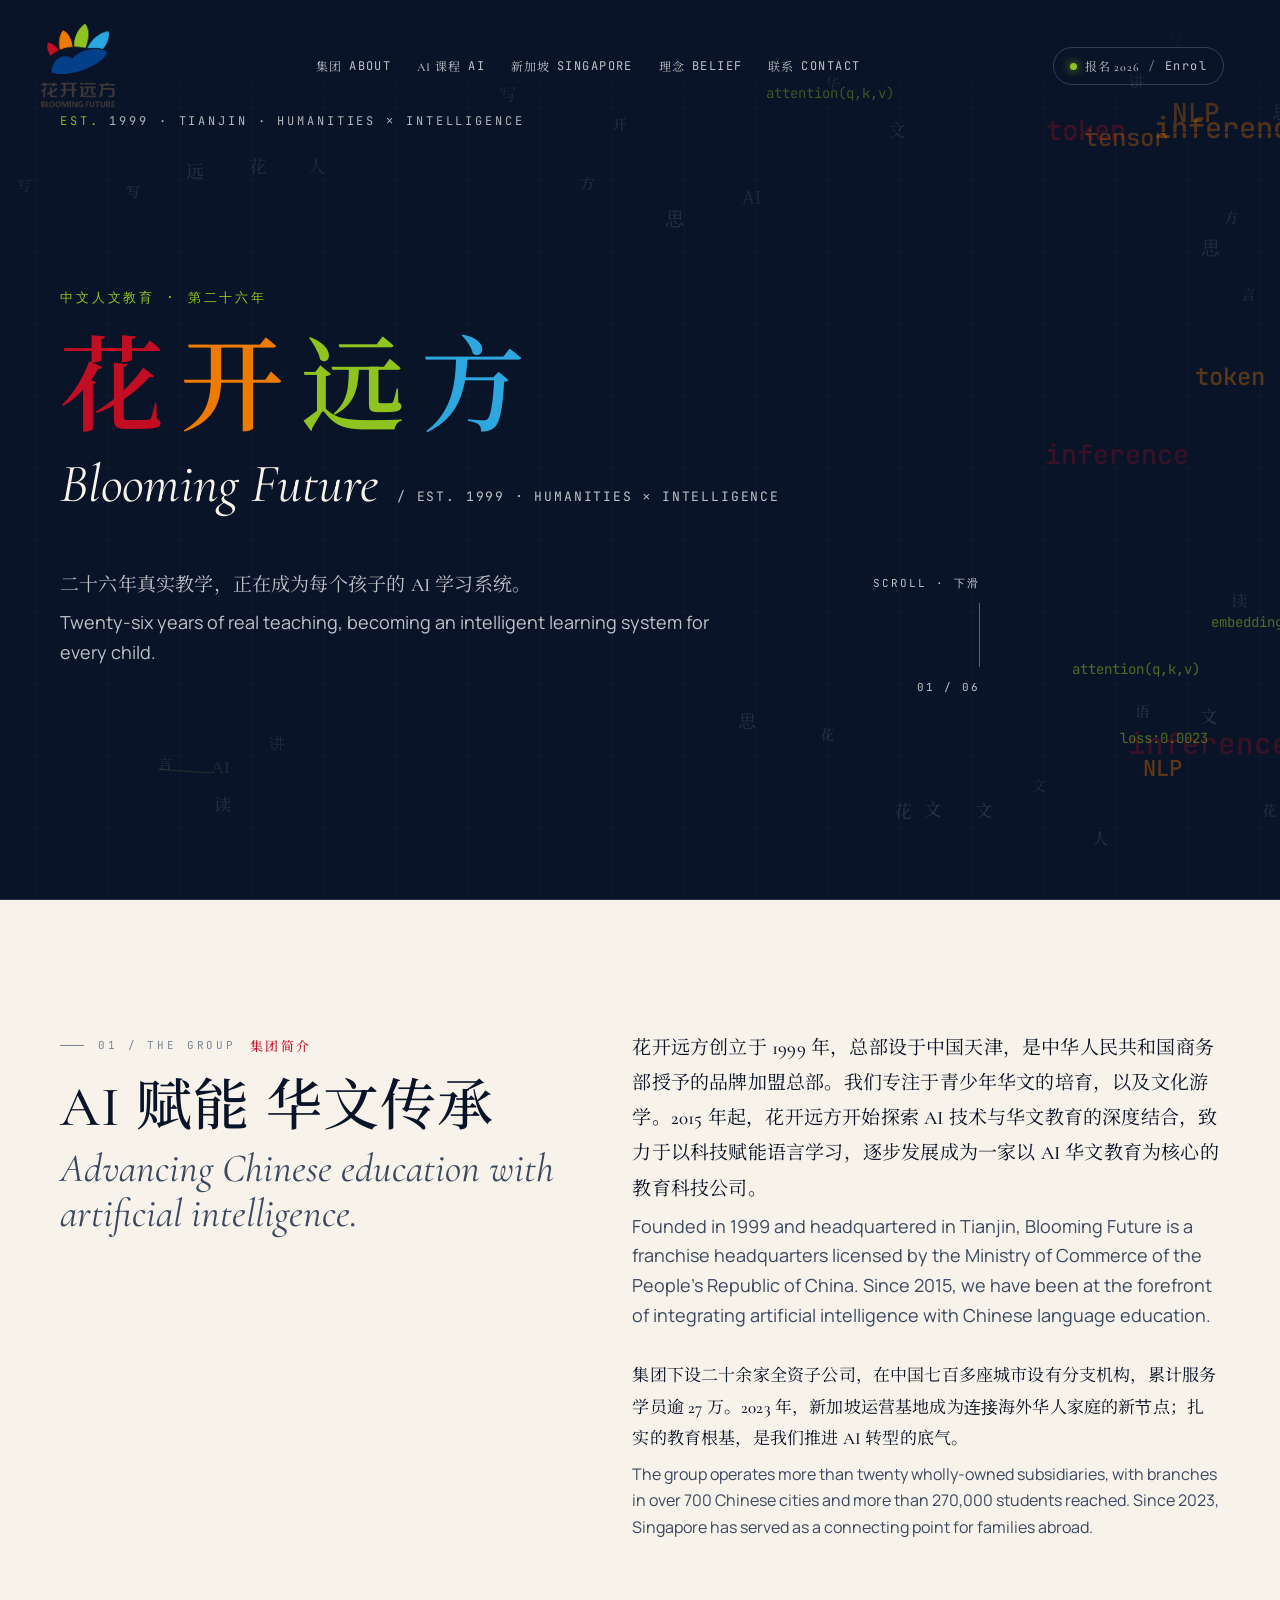
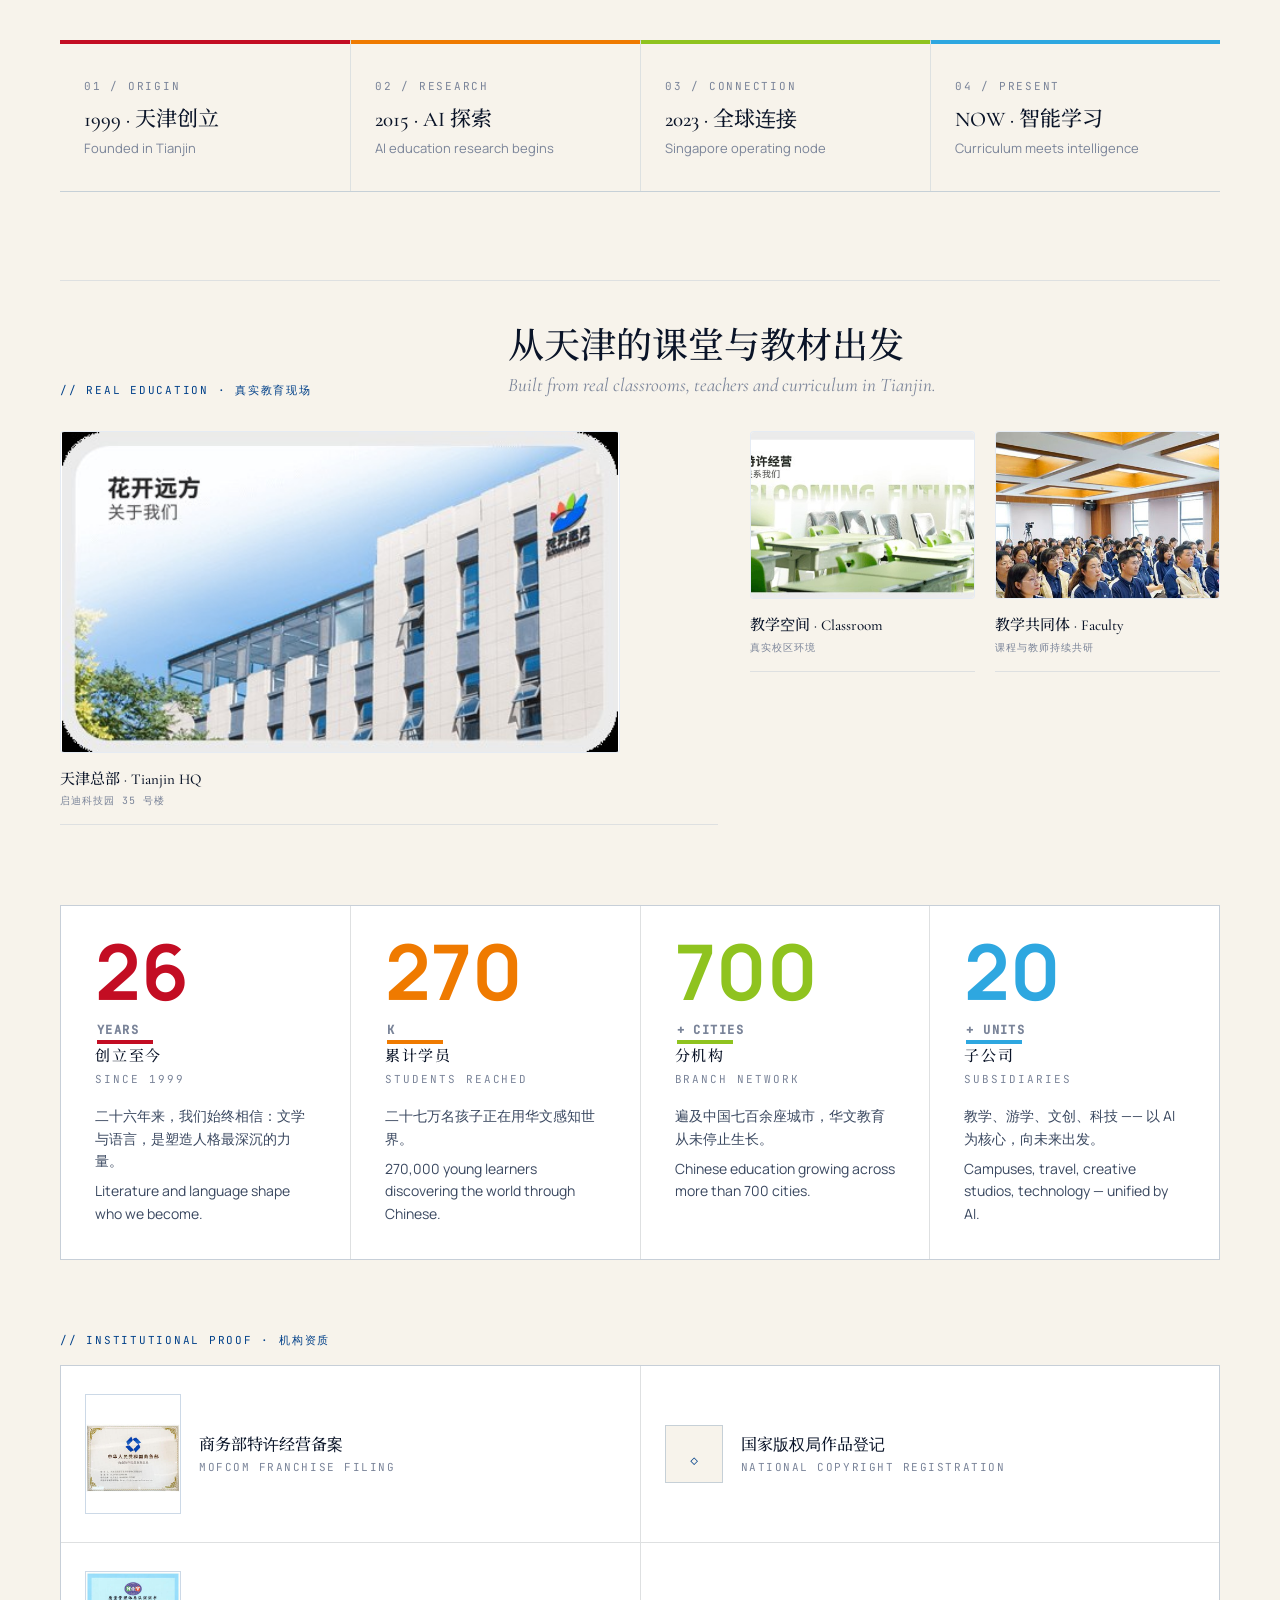
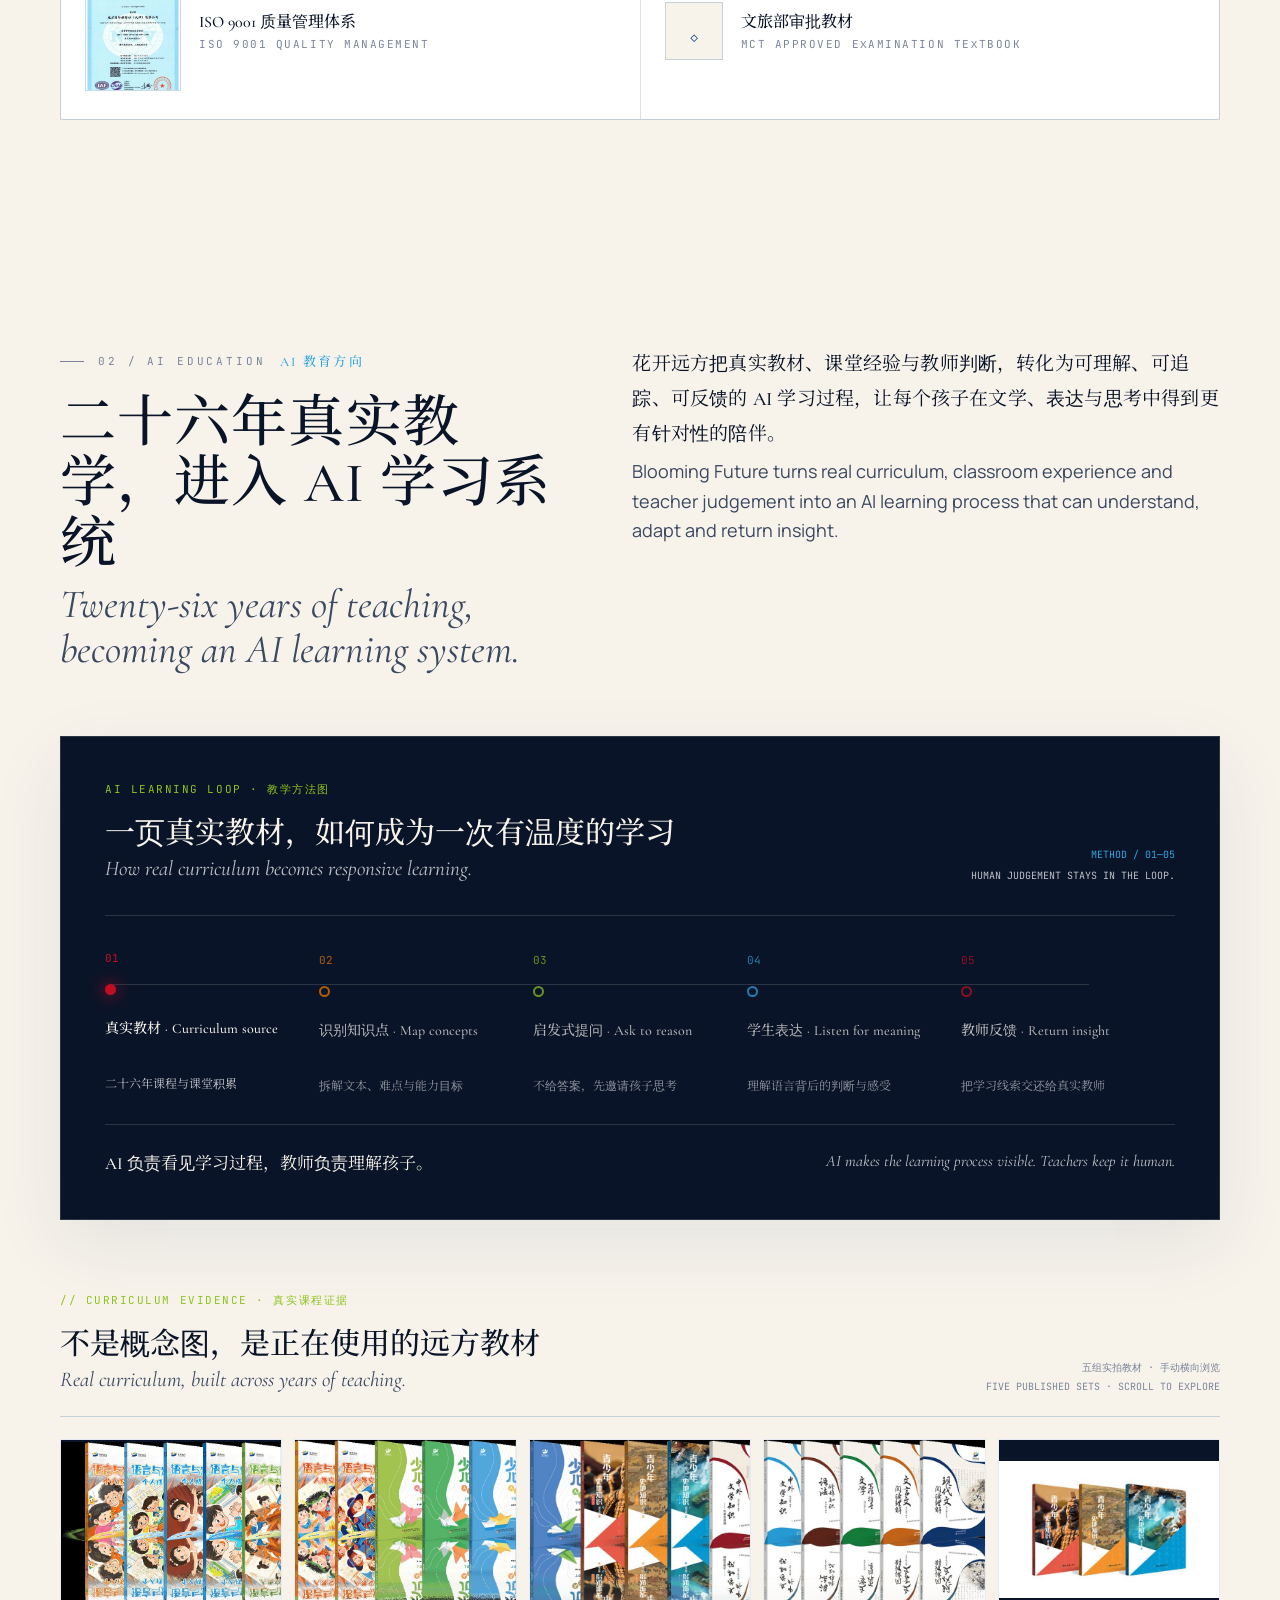
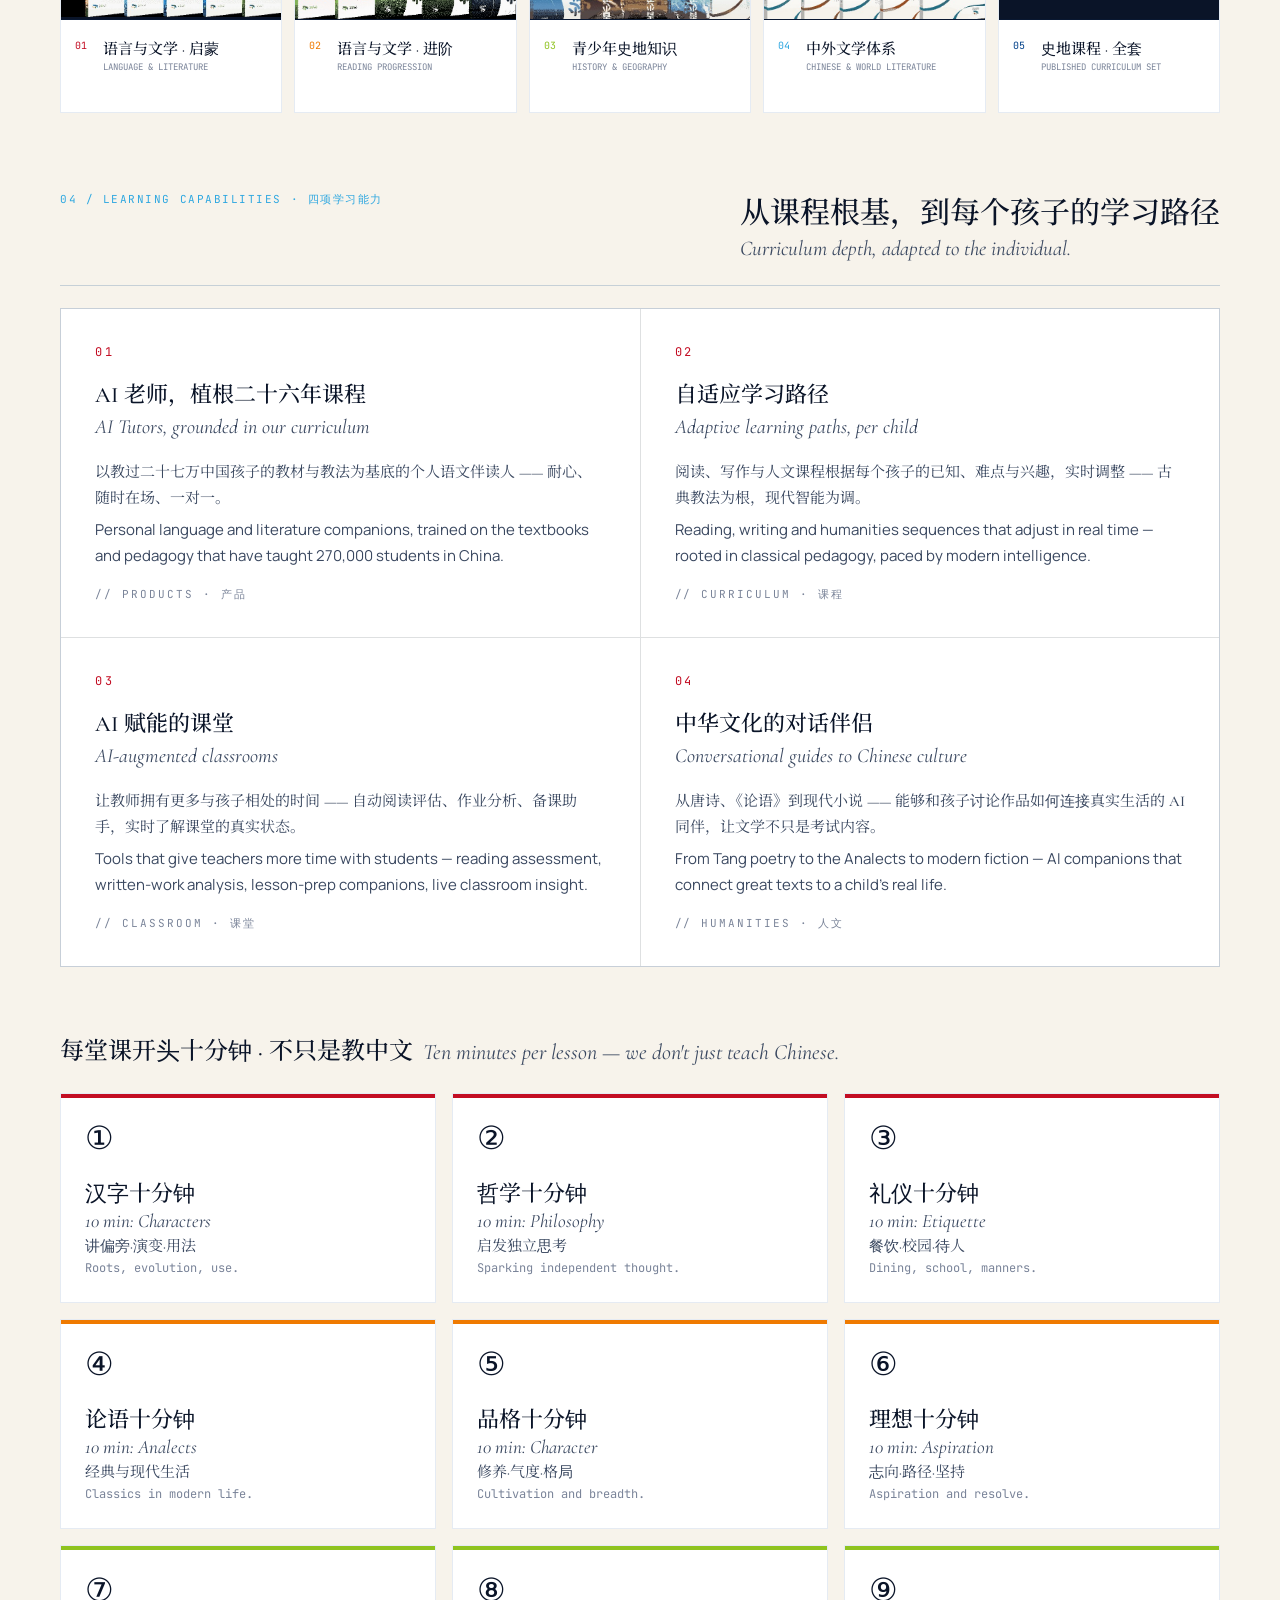
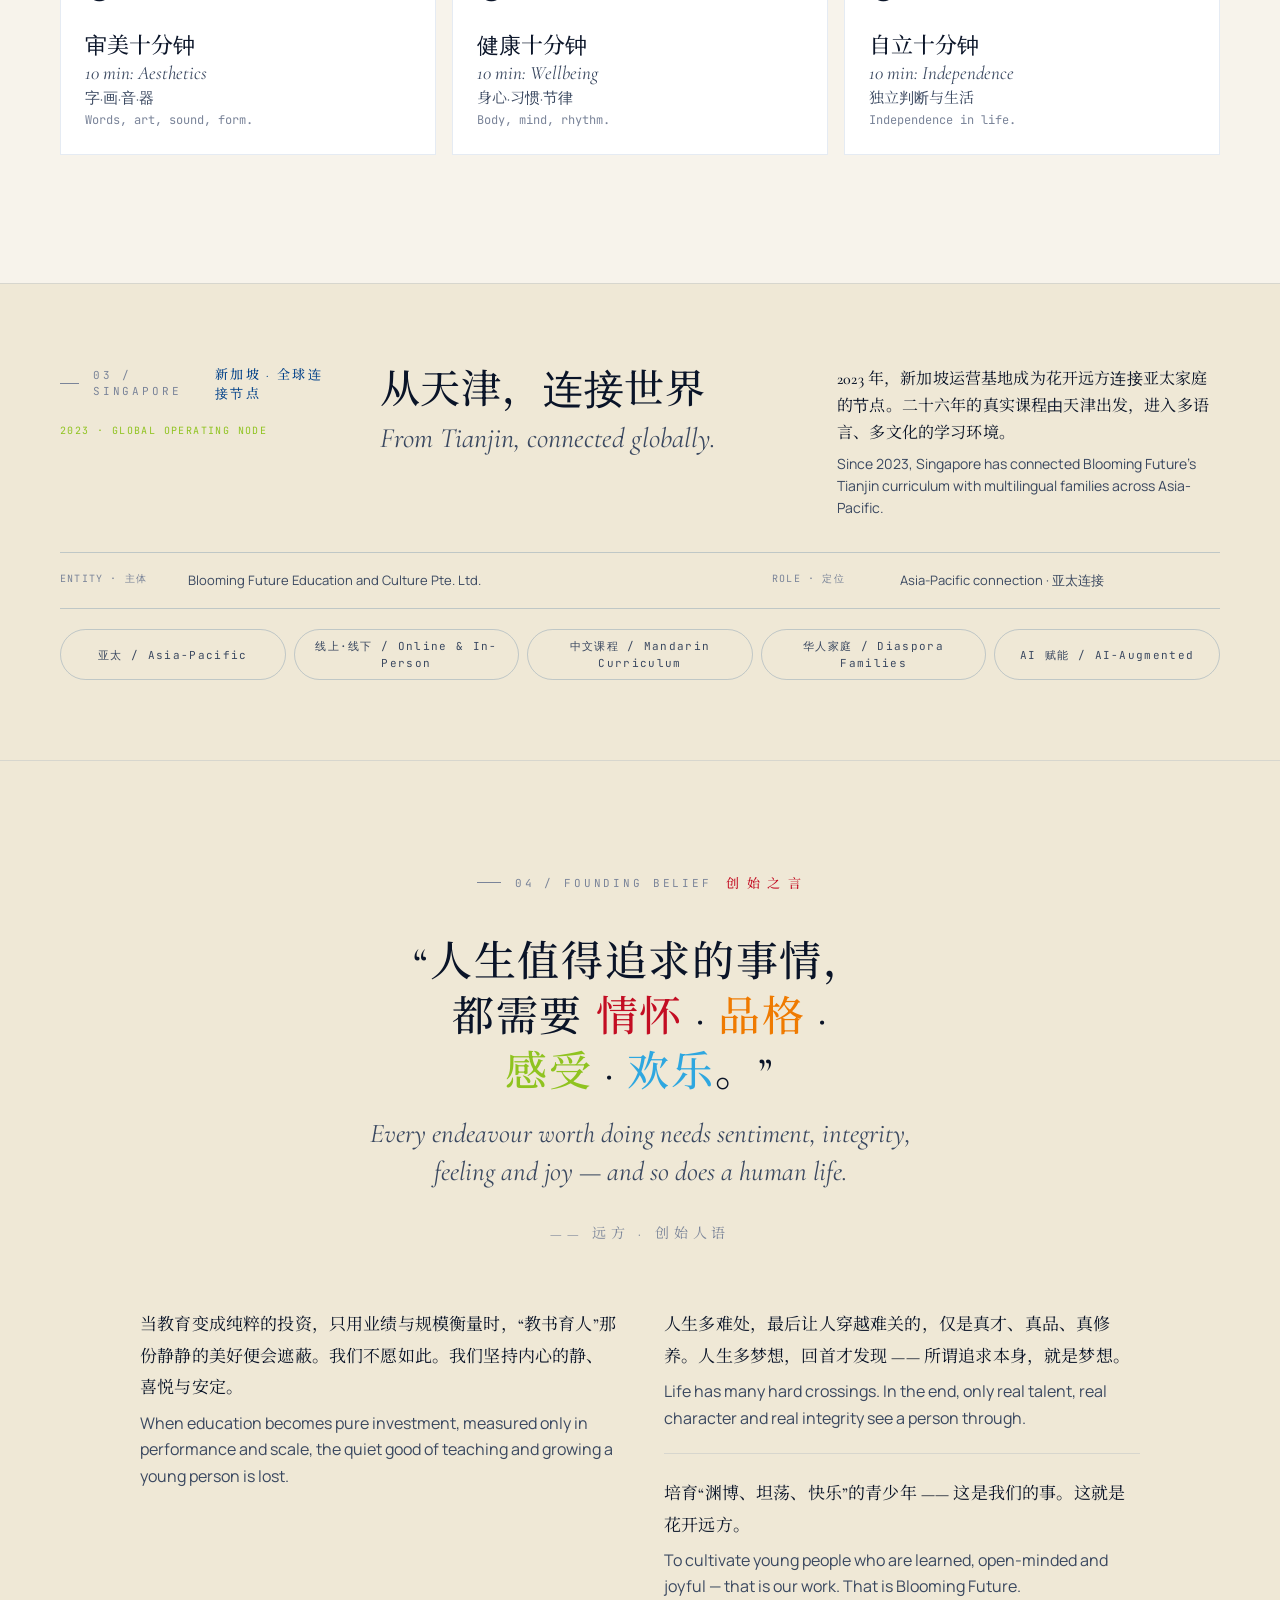
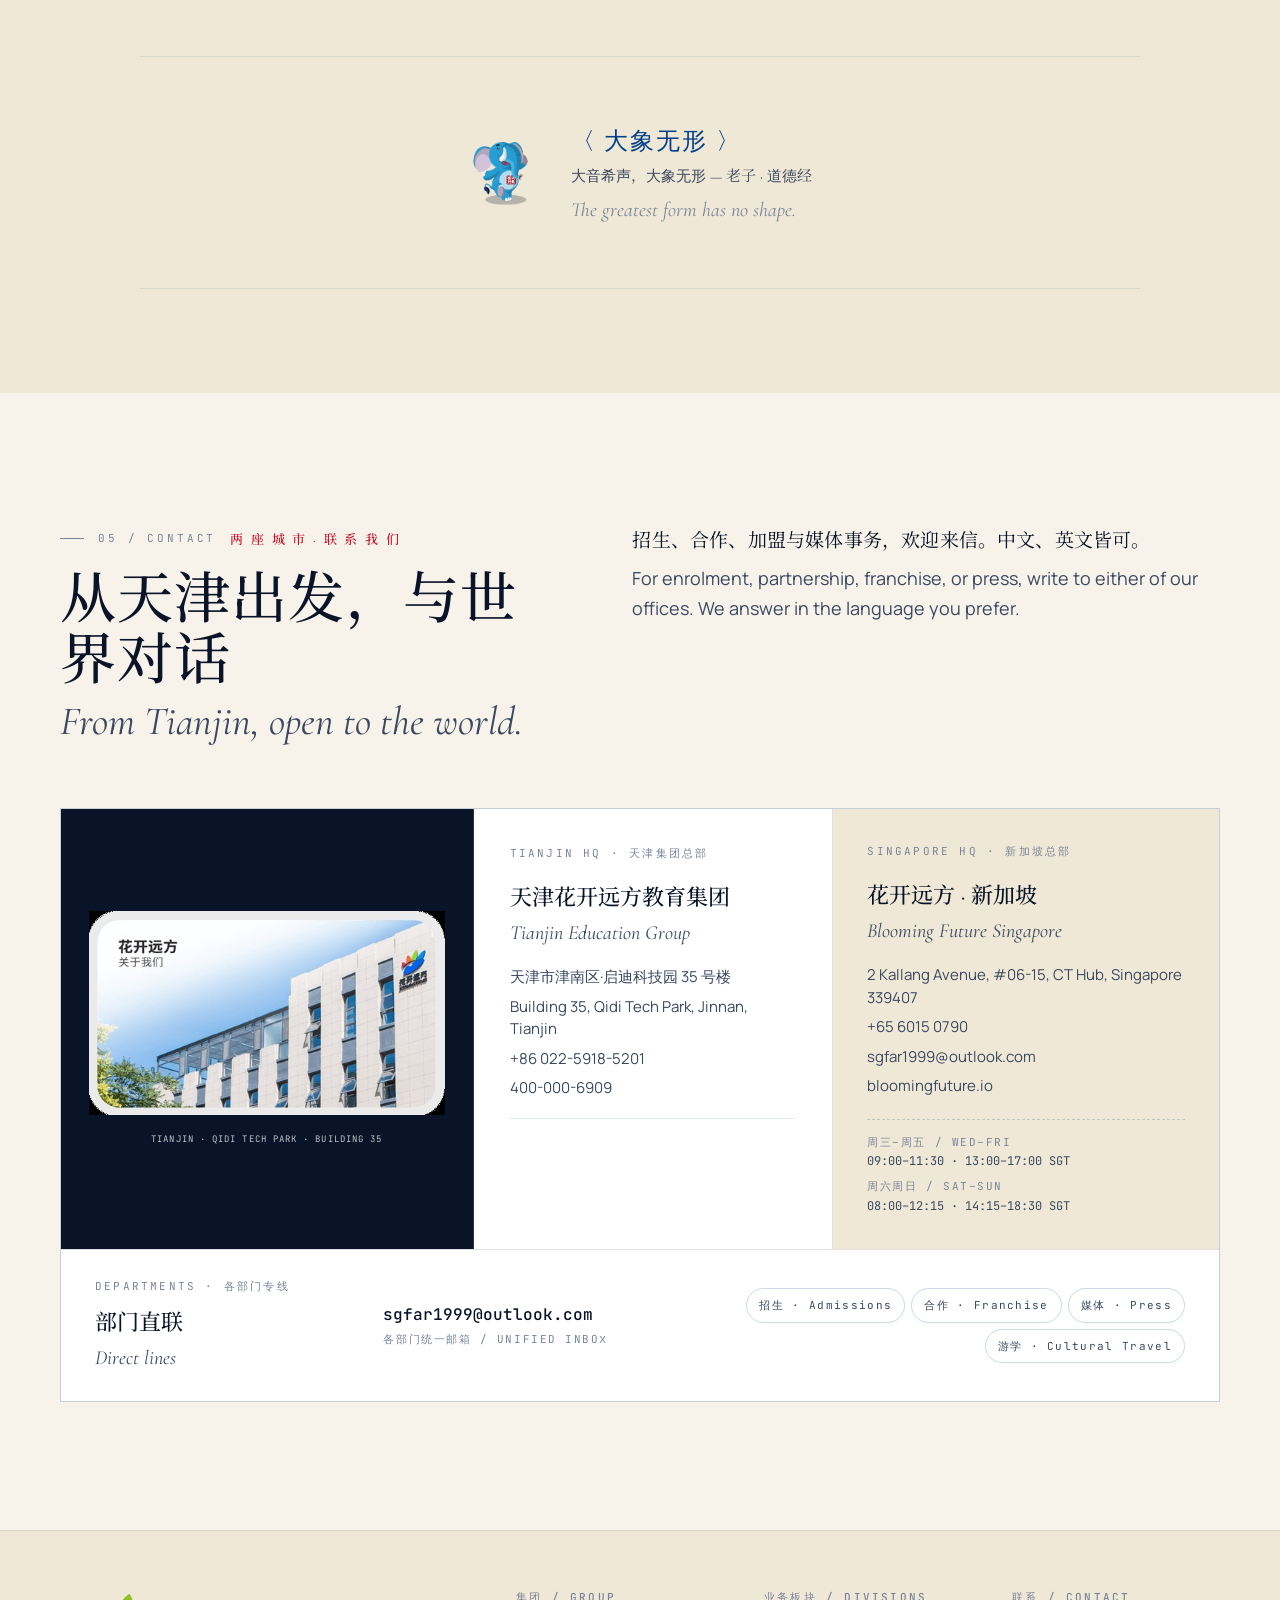
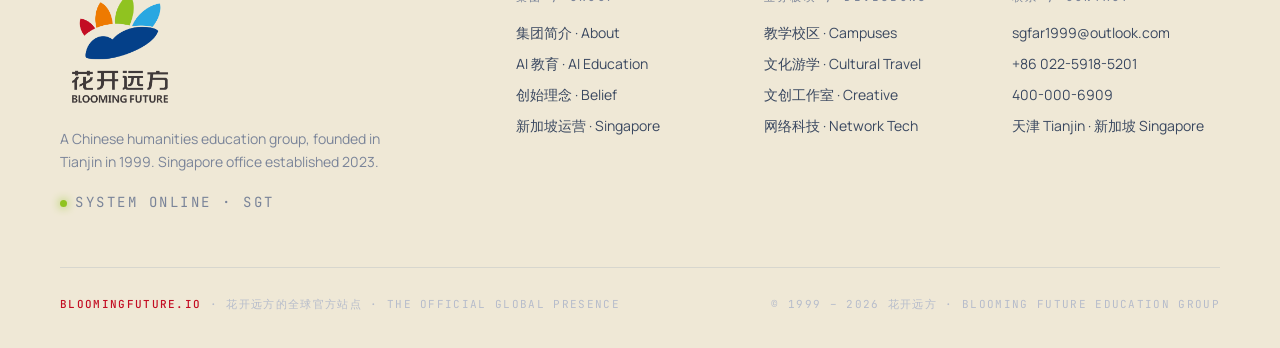
==== commit 5d1d251d: "fix: T05 rebalance global and headquarters sections" ====
--- a/index.html
+++ b/index.html
@@ -402,57 +402,49 @@
     <!-- ================== END SECTION: ai ================== -->
 
     <!-- ==================== SECTION: singapore ==================== -->
-    <!-- source: content/singapore.md  ·  last sync: 2026-05-19 -->
-    <section class="singapore section" id="singapore" data-screen-label="04 Singapore">
-      <div class="wrap singapore-inner">
-        <div class="singapore-copy reveal">
-          <span class="bi-eyebrow green">
-            <span>03 / Singapore</span>
-            <span class="cn">新加坡 · 运营总部</span>
-          </span>
+    <!-- source: content/singapore.md  ·  last sync: 2026-07-22 -->
+    <section class="singapore-band singapore section" id="singapore" data-screen-label="04 Singapore">
+      <div class="wrap singapore-band-inner">
+        <header class="sg-band-head reveal">
+          <div class="sg-band-label">
+            <span class="bi-eyebrow green">
+              <span>03 / Singapore</span>
+              <span class="cn">新加坡 · 全球连接节点</span>
+            </span>
+            <p class="sg-year">2023 · GLOBAL OPERATING NODE</p>
+          </div>
           <h2 class="bi-title">
-            <span class="cn">从天津，经新加坡，走向世界</span>
-            <span class="en">From Tianjin, through Singapore, outward.</span>
+            <span class="cn">从天津，连接世界</span>
+            <span class="en">From Tianjin, connected globally.</span>
           </h2>
-          <div class="bi-para">
-            <p class="cn">2023 年，集团在新加坡设立运营基地 —— 中文人文教育在亚太区域的新起点。</p>
-            <p class="en">In 2023 we established Blooming Future Singapore — a new operational base for Chinese humanities education in the Asia-Pacific.</p>
-          </div>
-          <div class="bi-para">
-            <p class="cn">在这里，二十六年的文学教学遇上一个多语言、多文化的课堂 —— 过去服务过中国二十七万孩子的课程，如今向海外华人家庭打开。</p>
-            <p class="en">Here, a twenty-six year practice in Chinese literature meets a global, multilingual classroom — the same curriculum that has reached 270,000 students in China, now offered to families abroad.</p>
-          </div>
-          <div class="bi-para">
-            <p class="cn">我们不是一家初创公司，而是一个成熟的教育机构。我们决定用下一个二十六年，沉稳、坚定、以线上为先地，走向世界。</p>
-            <p class="en">We are not a startup. We are a settled institution that has chosen to build the next twenty-six years internationally — quietly, deliberately, online-first.</p>
-          </div>
-          <div class="sg-tags">
-            <span>亚太 / Asia-Pacific</span>
-            <span>线上·线下 / Online &amp; In-Person</span>
-            <span>中文课程 / Mandarin Curriculum</span>
-            <span>华人家庭 / Diaspora Families</span>
-            <span>AI 赋能 / AI-Augmented</span>
-          </div>
-        </div>
-
-        <aside class="sg-card reveal" aria-label="Blooming Future Singapore facts">
-          <p class="badge">Established 2023 · 二零二三年设立</p>
-          <h3>Blooming Future Singapore</h3>
-          <p class="sub">花 开 远 方 · 新 加 坡</p>
-          <dl>
-            <div><dt>主体 / Entity</dt><dd>Blooming Future Education and Culture Pte. Ltd.</dd></div>
-            <div><dt>集团 / Parent</dt><dd>天津花开远方教育咨询集团</dd></div>
-            <div><dt>创立 / Founded</dt><dd>1999 · 天津 Tianjin</dd></div>
-            <div><dt>新加坡 / SG</dt><dd>2023 · Regional headquarters</dd></div>
-            <div><dt>域名 / Domain</dt><dd><span>bloomingfuture.io</span><span>www.far1999.com</span></dd></div>
+          <div class="bi-para sg-intro">
+            <p class="cn">2023 年，新加坡运营基地成为花开远方连接亚太家庭的节点。二十六年的真实课程由天津出发，进入多语言、多文化的学习环境。</p>
+            <p class="en">Since 2023, Singapore has connected Blooming Future's Tianjin curriculum with multilingual families across Asia-Pacific.</p>
+          </div>
+        </header>
+        <dl class="sg-inline-facts reveal" aria-label="Blooming Future Singapore entity facts">
+          <div>
+            <dt>ENTITY · 主体</dt>
+            <dd>Blooming Future Education and Culture Pte. Ltd.</dd>
+          </div>
+          <div>
+            <dt>ROLE · 定位</dt>
+            <dd>Asia-Pacific connection · 亚太连接</dd>
+          </div>
           </dl>
-        </aside>
+        <div class="sg-tags">
+          <span>亚太 / Asia-Pacific</span>
+          <span>线上·线下 / Online &amp; In-Person</span>
+          <span>中文课程 / Mandarin Curriculum</span>
+          <span>华人家庭 / Diaspora Families</span>
+          <span>AI 赋能 / AI-Augmented</span>
+        </div>
       </div>
     </section>
     <!-- ================== END SECTION: singapore ================== -->
 
     <!-- ==================== SECTION: philosophy ==================== -->
-    <!-- source: content/philosophy.md  ·  last sync: 2026-05-19 -->
+    <!-- source: content/philosophy.md  ·  last sync: 2026-07-22 -->
     <section class="philosophy section" id="philosophy" data-screen-label="05 Belief">
       <div class="wrap phil-inner reveal">
         <span class="bi-eyebrow centered">
@@ -463,21 +455,25 @@
         <p class="quote-en">Every endeavour worth doing needs sentiment, integrity, feeling and joy — and so does a human life.</p>
         <p class="phil-signature">—— 远方 · 创始人语</p>
         <div class="phil-body">
-          <div class="bi-para">
-            <p class="cn">当教育变成纯粹的投资，只用业绩与规模衡量时，“教书育人”那份静静的美好便会遮蔽。我们不愿如此。我们坚持内心的静、喜悦与安顶。</p>
-            <p class="en">When education becomes pure investment, measured only in performance and scale, the quiet good of teaching and growing a young person is lost.</p>
-          </div>
-          <div class="bi-para">
-            <p class="cn">人生多难处，最后让人穿越难关的，仅是真才、真品、真修养。人生多梦想，回首才发现 —— 所谓追求本身，就是梦想。</p>
-            <p class="en">Life has many hard crossings. In the end, only real talent, real character and real integrity see a person through.</p>
-          </div>
-          <div class="bi-para full">
-            <p class="cn">培育“渊博、坦荡、快乐”的青少年 —— 这是我们的事。我们不会改变世界。但当更多孩子因为我们而领略文学之美、品格之体、语言之能——他们反过来所创造的世界，也会因此更好一些。这就是花开远方。</p>
-            <p class="en">To cultivate young people who are learned, open-minded and joyful — that is our work. That is Blooming Future.</p>
+          <div class="phil-column">
+            <div class="bi-para">
+              <p class="cn">当教育变成纯粹的投资，只用业绩与规模衡量时，“教书育人”那份静静的美好便会遮蔽。我们不愿如此。我们坚持内心的静、喜悦与安定。</p>
+              <p class="en">When education becomes pure investment, measured only in performance and scale, the quiet good of teaching and growing a young person is lost.</p>
+            </div>
+          </div>
+          <div class="phil-column">
+            <div class="bi-para">
+              <p class="cn">人生多难处，最后让人穿越难关的，仅是真才、真品、真修养。人生多梦想，回首才发现 —— 所谓追求本身，就是梦想。</p>
+              <p class="en">Life has many hard crossings. In the end, only real talent, real character and real integrity see a person through.</p>
+            </div>
+            <div class="bi-para phil-conclusion">
+              <p class="cn">培育“渊博、坦荡、快乐”的青少年 —— 这是我们的事。这就是花开远方。</p>
+              <p class="en">To cultivate young people who are learned, open-minded and joyful — that is our work. That is Blooming Future.</p>
+            </div>
           </div>
         </div>
         <figure class="mascot-callout">
-          <img src="/assets/img/mascot-elephant.png" alt="花开远方吉祥物 大象无形" loading="lazy">
+          <img src="/assets/img/mascot-elephant.png" width="450" height="400" alt="花开远方小 A 吉祥物 大象无形" loading="lazy">
           <figcaption>
             <h3>〈 大象无形 〉</h3>
             <p class="cn">大音希声，大象无形 — 老子 · 道德经</p>
@@ -489,7 +485,7 @@
     <!-- ================== END SECTION: philosophy ================== -->
 
     <!-- ==================== SECTION: contact ==================== -->
-    <!-- source: content/contact.md  ·  last sync: 2026-05-19 -->
+    <!-- source: content/contact.md  ·  last sync: 2026-07-22 -->
     <section class="contact section" id="contact" data-screen-label="06 Contact">
       <div class="wrap">
         <div class="section-grid contact-head">
@@ -499,8 +495,8 @@
               <span class="cn">两 座 城 市 · 联 系 我 们</span>
             </span>
             <h2 class="bi-title">
-              <span class="cn">与我们对话，在两座城市</span>
-              <span class="en">Speak with us, in two cities.</span>
+              <span class="cn">从天津出发，与世界对话</span>
+              <span class="en">From Tianjin, open to the world.</span>
             </h2>
           </header>
           <div class="section-copy reveal">
@@ -512,7 +508,23 @@
         </div>
 
         <div class="contact-grid reveal">
-          <article class="contact-card primary">
+          <article class="contact-card tianjin contact-primary">
+            <figure class="contact-photo">
+              <img src="/assets/img/campus-3.jpg" width="480" height="276" alt="花开远方天津总部启迪科技园 35 号楼实景" loading="lazy">
+              <figcaption>TIANJIN · QIDI TECH PARK · BUILDING 35</figcaption>
+            </figure>
+            <div class="contact-card-body">
+              <p class="tag">Tianjin HQ · 天津集团总部</p>
+              <h3 class="ccard-title-bi"><span class="cn">天津花开远方教育集团</span><span class="en">Tianjin Education Group</span></h3>
+              <div class="lines">
+                <span>天津市津南区·启迪科技园 35 号楼</span>
+                <span>Building 35, Qidi Tech Park, Jinnan, Tianjin</span>
+                <a href="tel:+8602259185201">+86 022-5918-5201</a>
+                <a href="tel:4000006909">400-000-6909</a>
+              </div>
+            </div>
+          </article>
+          <article class="contact-card singapore-secondary">
             <p class="tag">Singapore HQ · 新加坡总部</p>
             <h3 class="ccard-title-bi"><span class="cn">花开远方 · 新加坡</span><span class="en">Blooming Future Singapore</span></h3>
             <div class="lines">
@@ -526,28 +538,20 @@
               </div>
             </div>
           </article>
-          <article class="contact-card tianjin">
-            <p class="tag">Tianjin HQ · 天津集团总部</p>
-            <h3 class="ccard-title-bi"><span class="cn">天津花开远方教育集团</span><span class="en">Tianjin Education Group</span></h3>
-            <div class="lines">
-              <span>天津市津南区·启迪科技园 35 号楼</span>
-              <span>Building 35, Qidi Tech Park, Jinnan, Tianjin</span>
-              <a href="tel:+8602259185201">+86 022-5918-5201</a>
-              <a href="tel:4000006909">400-000-6909</a>
-            </div>
-          </article>
-          <article class="contact-card">
-            <p class="tag">Departments · 各部门专线</p>
-            <h3 class="ccard-title-bi"><span class="cn">部门直联</span><span class="en">Direct lines</span></h3>
-            <div class="lines">
+          <article class="contact-card departments">
+            <div class="departments-heading">
+              <p class="tag">Departments · 各部门专线</p>
+              <h3 class="ccard-title-bi"><span class="cn">部门直联</span><span class="en">Direct lines</span></h3>
+            </div>
+            <div class="department-mail">
               <a class="dept-email" href="mailto:sgfar1999@outlook.com">sgfar1999@outlook.com</a>
               <span class="dept-note">各部门统一邮箱 / Unified inbox</span>
-              <div class="dept-tags">
-                <span>招生 · Admissions</span>
-                <span>合作 · Franchise</span>
-                <span>媒体 · Press</span>
-                <span>游学 · Cultural Travel</span>
-              </div>
+            </div>
+            <div class="dept-tags">
+              <span>招生 · Admissions</span>
+              <span>合作 · Franchise</span>
+              <span>媒体 · Press</span>
+              <span>游学 · Cultural Travel</span>
             </div>
           </article>
         </div>
--- a/assets/css/main.css
+++ b/assets/css/main.css
@@ -1335,21 +1335,97 @@
 }
 
 .singapore {
-  background: linear-gradient(180deg, transparent, var(--bg-elev));
-}
-
-.singapore-inner {
-  display: grid;
-  grid-template-columns: minmax(0, 1fr) minmax(320px, 460px);
-  gap: 72px;
-  align-items: center;
+  padding: 80px 0;
+  border-block: 1px solid var(--line);
+  background: var(--bg-elev);
+}
+
+.singapore-band-inner {
+  display: grid;
+}
+
+.sg-band-head {
+  display: grid;
+  grid-template-columns: minmax(220px, .72fr) minmax(300px, 1.08fr) minmax(280px, 1fr);
+  gap: 44px;
+  align-items: start;
+}
+
+.sg-band-label {
+  display: grid;
+  gap: 20px;
+}
+
+.sg-year {
+  margin: 0;
+  color: var(--bf-green);
+  font-family: var(--mono);
+  font-size: 10px;
+  letter-spacing: .14em;
+}
+
+.sg-band-head .bi-title {
+  margin: 0;
+}
+
+.sg-band-head .bi-title .cn {
+  font-size: 40px;
+}
+
+.sg-band-head .bi-title .en {
+  margin-top: 2px;
+  font-size: 28px;
+}
+
+.sg-intro {
+  margin: 0;
+}
+
+.sg-intro .cn {
+  font-size: 16px;
+  line-height: 1.7;
+}
+
+.sg-intro .en {
+  font-size: 14px;
+  line-height: 1.55;
+}
+
+.sg-inline-facts {
+  margin: 34px 0 0;
+  padding-block: 18px;
+  display: grid;
+  grid-template-columns: 1.5fr 1fr;
+  gap: 40px;
+  border-block: 1px solid var(--line-strong);
+}
+
+.sg-inline-facts div {
+  min-width: 0;
+  display: grid;
+  grid-template-columns: 110px minmax(0, 1fr);
+  gap: 18px;
+}
+
+.sg-inline-facts dt {
+  color: var(--ink-3);
+  font-family: var(--mono);
+  font-size: 10px;
+  letter-spacing: .12em;
+}
+
+.sg-inline-facts dd {
+  margin: 0;
+  color: var(--ink-2);
+  font-size: 13px;
+  line-height: 1.45;
 }
 
 .sg-tags {
   display: flex;
   flex-wrap: wrap;
-  gap: 10px;
-  margin-top: 34px;
+  gap: 8px;
+  margin-top: 20px;
 }
 
 .sg-tags span,
@@ -1373,107 +1449,20 @@
   text-align: center;
 }
 
-.sg-card {
-  position: relative;
-  padding: 40px;
-  background: linear-gradient(160deg, var(--bg-card), var(--bg));
-  border: 1px solid var(--line-strong);
-}
-
-.sg-card::before,
-.sg-card::after {
-  content: "";
-  position: absolute;
-  width: 20px;
-  height: 20px;
-  border-color: var(--bf-green);
-  border-style: solid;
-}
-
-.sg-card::before {
-  top: -1px;
-  left: -1px;
-  border-width: 1px 0 0 1px;
-}
-
-.sg-card::after {
-  right: -1px;
-  bottom: -1px;
-  border-width: 0 1px 1px 0;
-}
-
-.badge {
-  margin: 0 0 24px;
-  color: var(--bf-navy);
-  font-size: 11px;
-  letter-spacing: .2em;
-}
-
-.sg-card h3 {
-  margin: 0;
-  font-family: var(--serif);
-  font-size: 38px;
-  line-height: 1.05;
-  font-weight: 500;
-}
-
-.sg-card .sub {
-  margin: 8px 0 28px;
-  color: var(--ink-3);
-  font-family: var(--serif-cn);
-  font-size: 14px;
-  letter-spacing: .28em;
-}
-
-.sg-card dl {
-  margin: 0;
-  padding-top: 22px;
-  border-top: 1px solid var(--line);
-  display: grid;
-  gap: 16px;
-}
-
-.sg-card dl div {
-  display: grid;
-  grid-template-columns: 126px 1fr;
-  gap: 18px;
-}
-
-.sg-card dt {
-  color: var(--ink-3);
-  font-family: var(--mono);
-  font-size: 11px;
-  letter-spacing: .14em;
-  text-transform: uppercase;
-}
-
-.sg-card dd {
-  margin: 0;
-  color: var(--ink);
-  font-size: 15px;
-  line-height: 1.5;
-}
-
-.sg-card dd span {
-  display: block;
-  color: var(--bf-blue);
-  font-family: var(--mono);
-  font-size: 13px;
-}
-
 .philosophy {
+  padding: 104px 0;
   text-align: center;
   background: var(--bg-elev);
 }
 
 .phil-inner {
-  max-width: 930px;
+  max-width: 1000px;
 }
 
 .quote-cn {
-  margin: 46px 0 22px;
-  font-family: var(--serif-cn);
-  font-size: 46px;
+  margin: 38px 0 18px;
+  font-family: var(--serif-cn);
+  font-size: 42px;
   line-height: 1.32;
   font-weight: 500;
   letter-spacing: .04em;
@@ -1501,13 +1490,13 @@
   max-width: 50ch;
   color: var(--ink-2);
   font-family: var(--serif);
-  font-size: 30px;
+  font-size: 27px;
   font-style: italic;
   line-height: 1.4;
 }
 
 .phil-signature {
-  margin: 44px 0 0;
+  margin: 32px 0 0;
   color: var(--ink-3);
   font-family: var(--serif-cn);
   font-size: 14px;
@@ -1516,7 +1505,7 @@
 
 .mascot-callout {
   width: 100%;
-  margin: 64px 0 0;
+  margin: 56px 0 0;
   display: flex;
   justify-content: center;
   gap: 22px;
@@ -1567,39 +1556,115 @@
 }
 
 .phil-body {
-  margin-top: 84px;
+  margin-top: 64px;
   display: grid;
   grid-template-columns: 1fr 1fr;
-  gap: 52px;
+  gap: 48px;
   text-align: left;
 }
 
-.phil-body .full {
-  grid-column: 1 / -1;
-  max-width: 72ch;
-  margin-inline: auto;
+.phil-column {
+  display: grid;
+  align-content: start;
+  gap: 22px;
+}
+
+.phil-column .bi-para {
+  margin: 0;
+}
+
+.phil-conclusion {
+  padding-top: 22px;
+  border-top: 1px solid var(--line);
 }
 
 .contact-grid {
-  grid-template-columns: repeat(3, 1fr);
-  margin-top: 72px;
+  grid-template-columns: minmax(0, 2fr) minmax(320px, 1fr);
+  margin-top: 64px;
+  align-items: stretch;
 }
 
 .contact-card {
-  min-height: 300px;
+  min-width: 0;
+  min-height: 0;
   display: flex;
   flex-direction: column;
   gap: 18px;
 }
 
-.contact-card.primary {
-  background: linear-gradient(160deg, var(--red-soft), var(--bg-card));
-}
-
-.contact-card.tianjin .lines {
+.contact-primary {
+  padding: 0;
+  display: grid;
+  grid-template-columns: minmax(300px, 1.15fr) minmax(260px, 1fr);
+  gap: 0;
+}
+
+.contact-photo {
+  min-width: 0;
+  min-height: 420px;
+  margin: 0;
+  padding: 28px;
+  display: grid;
+  align-content: center;
+  gap: 18px;
+  border-right: 1px solid var(--deep-line);
+  background: var(--bg-deep);
+}
+
+.contact-photo img {
+  width: 100%;
+  height: auto;
+  object-fit: contain;
+}
+
+.contact-photo figcaption {
+  color: var(--white-soft);
+  font-family: var(--mono);
+  font-size: 9px;
+  letter-spacing: .12em;
+  text-align: center;
+}
+
+.contact-card-body {
+  min-width: 0;
+  padding: 36px;
+  display: flex;
+  flex-direction: column;
+  gap: 18px;
+}
+
+.contact-primary .lines,
+.singapore-secondary .lines {
   margin-top: 0;
+}
+
+.contact-primary .lines {
   padding-bottom: 18px;
   border-bottom: 1px solid var(--line);
+}
+
+.singapore-secondary {
+  background: var(--bg-elev);
+}
+
+.contact-card.departments {
+  grid-column: 1 / -1;
+  min-height: 0;
+  padding: 28px 34px;
+  display: grid;
+  grid-template-columns: minmax(220px, .8fr) minmax(240px, .9fr) minmax(0, 1.5fr);
+  gap: 32px;
+  align-items: center;
+}
+
+.departments-heading {
+  display: grid;
+  gap: 10px;
+}
+
+.department-mail {
+  display: grid;
+  gap: 4px;
 }
 
 .tag {
@@ -1680,7 +1745,7 @@
   display: flex;
   flex-wrap: wrap;
   gap: 6px;
-  margin-top: 6px;
+  justify-content: flex-end;
 }
 
 .footer {
@@ -1831,7 +1896,6 @@
   }
 
   .section-grid,
-  .singapore-inner,
   .hero-lede,
   .evidence-grid,
   .evidence-head {
@@ -1854,9 +1918,21 @@
   .stats,
   .credentials,
   .product-grid,
-  .ritual-grid,
+  .ritual-grid {
+    grid-template-columns: 1fr 1fr;
+  }
+
   .contact-grid {
-    grid-template-columns: 1fr 1fr;
+    grid-template-columns: 1fr;
+  }
+
+  .sg-band-head {
+    grid-template-columns: minmax(220px, .7fr) minmax(0, 1.3fr);
+  }
+
+  .sg-intro {
+    grid-column: 1 / -1;
+    max-width: 72ch;
   }
 
   .foot-top {
@@ -1942,6 +2018,25 @@
 
   .loop-step p {
     grid-column: 3;
+  }
+
+  .sg-band-head,
+  .sg-inline-facts {
+    grid-template-columns: 1fr;
+    gap: 24px;
+  }
+
+  .sg-inline-facts {
+    gap: 16px;
+  }
+
+  .contact-card.departments {
+    grid-template-columns: 1fr 1fr;
+  }
+
+  .contact-card.departments .dept-tags {
+    grid-column: 1 / -1;
+    justify-content: flex-start;
   }
 }
 
@@ -2046,9 +2141,7 @@
 
   .stat,
   .credential,
-  .product-card,
-  .contact-card,
-  .sg-card {
+  .product-card {
     padding: 28px 24px;
   }
 
@@ -2070,9 +2163,25 @@
     height: 52px;
   }
 
-  .sg-card dl div {
-    grid-template-columns: 1fr;
-    gap: 4px;
+  .singapore {
+    padding: 72px 0;
+  }
+
+  .sg-band-head .bi-title .cn {
+    font-size: 34px;
+  }
+
+  .sg-band-head .bi-title .en {
+    font-size: 25px;
+  }
+
+  .sg-inline-facts div {
+    grid-template-columns: 92px minmax(0, 1fr);
+    gap: 12px;
+  }
+
+  .sg-tags span {
+    flex-basis: 140px;
   }
 
   .quote-cn {
@@ -2081,8 +2190,33 @@
 
   .mascot-callout {
     flex-direction: column;
-    padding: 48px 0;
     text-align: center;
+  }
+
+  .contact-primary {
+    grid-template-columns: 1fr;
+  }
+
+  .contact-photo {
+    min-height: 0;
+    padding: 20px;
+    border-right: 0;
+    border-bottom: 1px solid var(--deep-line);
+  }
+
+  .contact-card-body,
+  .singapore-secondary,
+  .contact-card.departments {
+    padding: 28px 24px;
+  }
+
+  .contact-card.departments {
+    grid-template-columns: 1fr;
+    gap: 22px;
+  }
+
+  .contact-card.departments .dept-tags {
+    grid-column: auto;
   }
 
   .ten-quote {
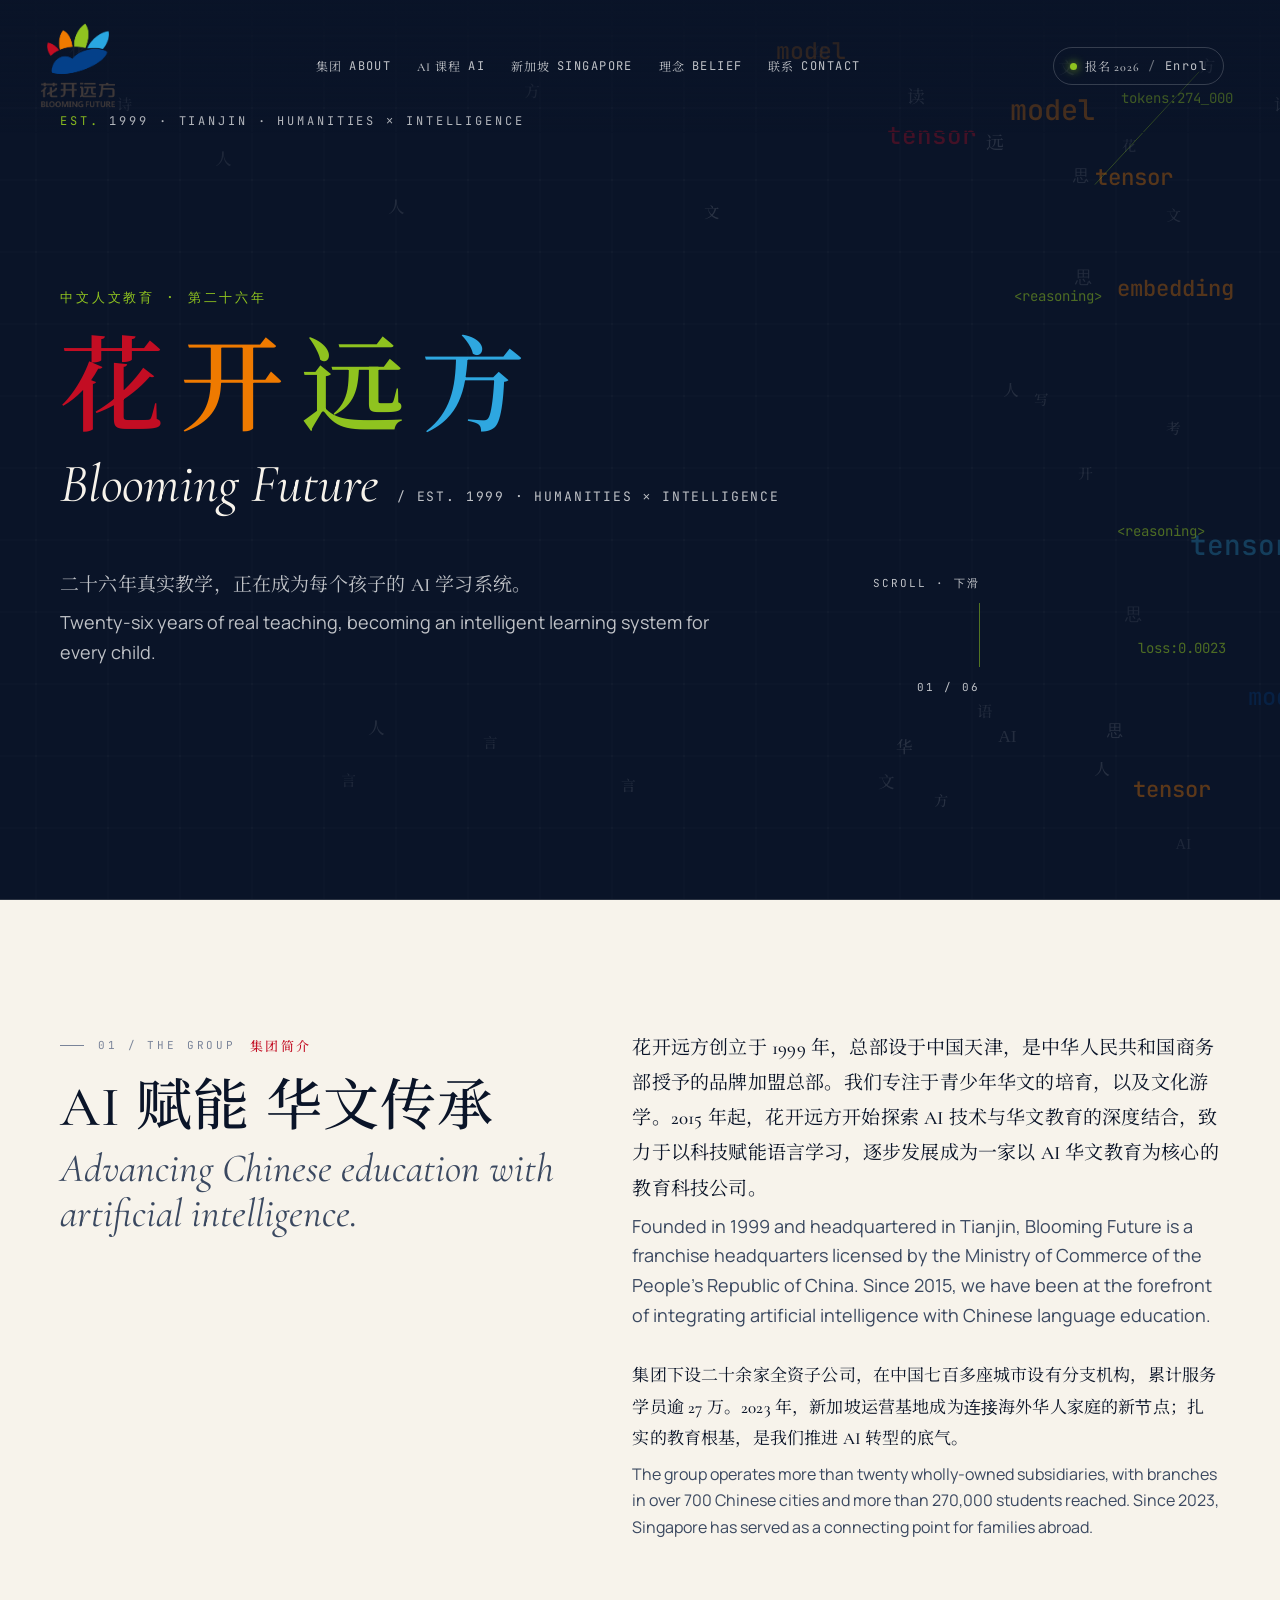
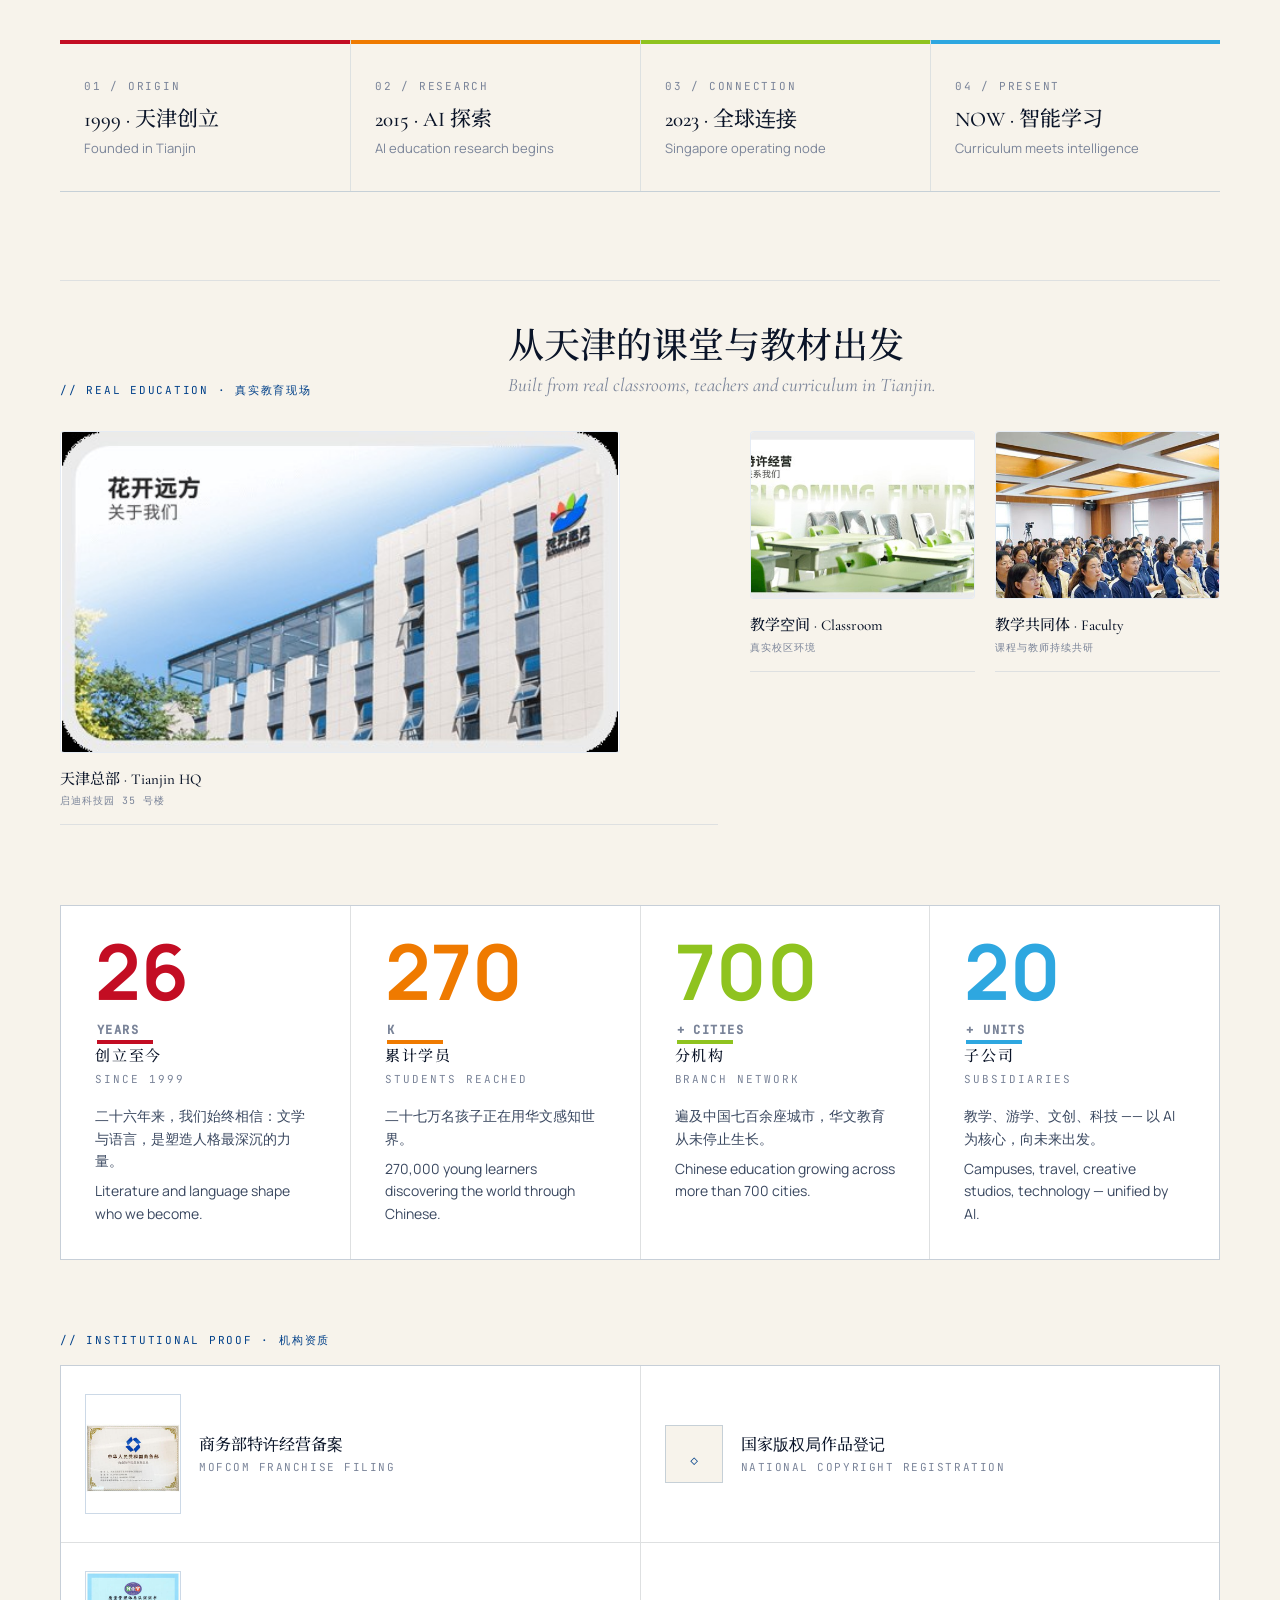
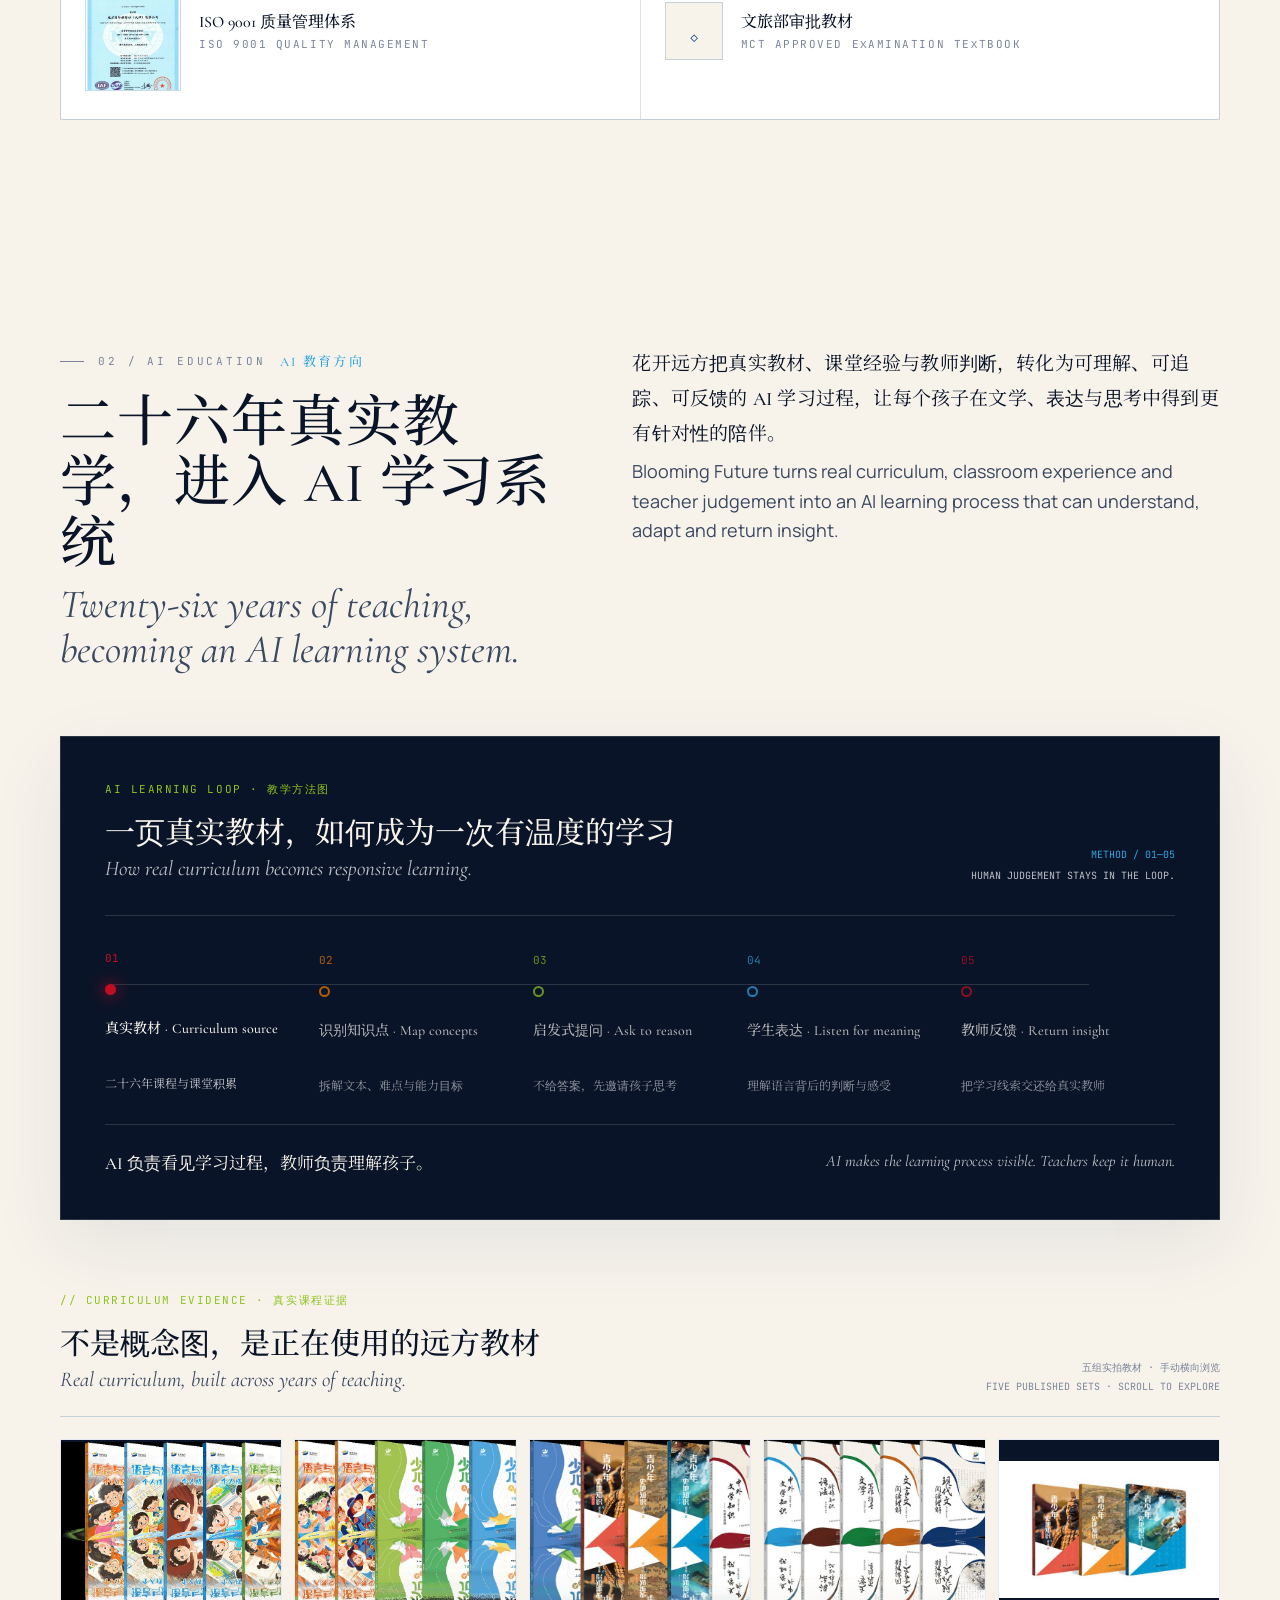
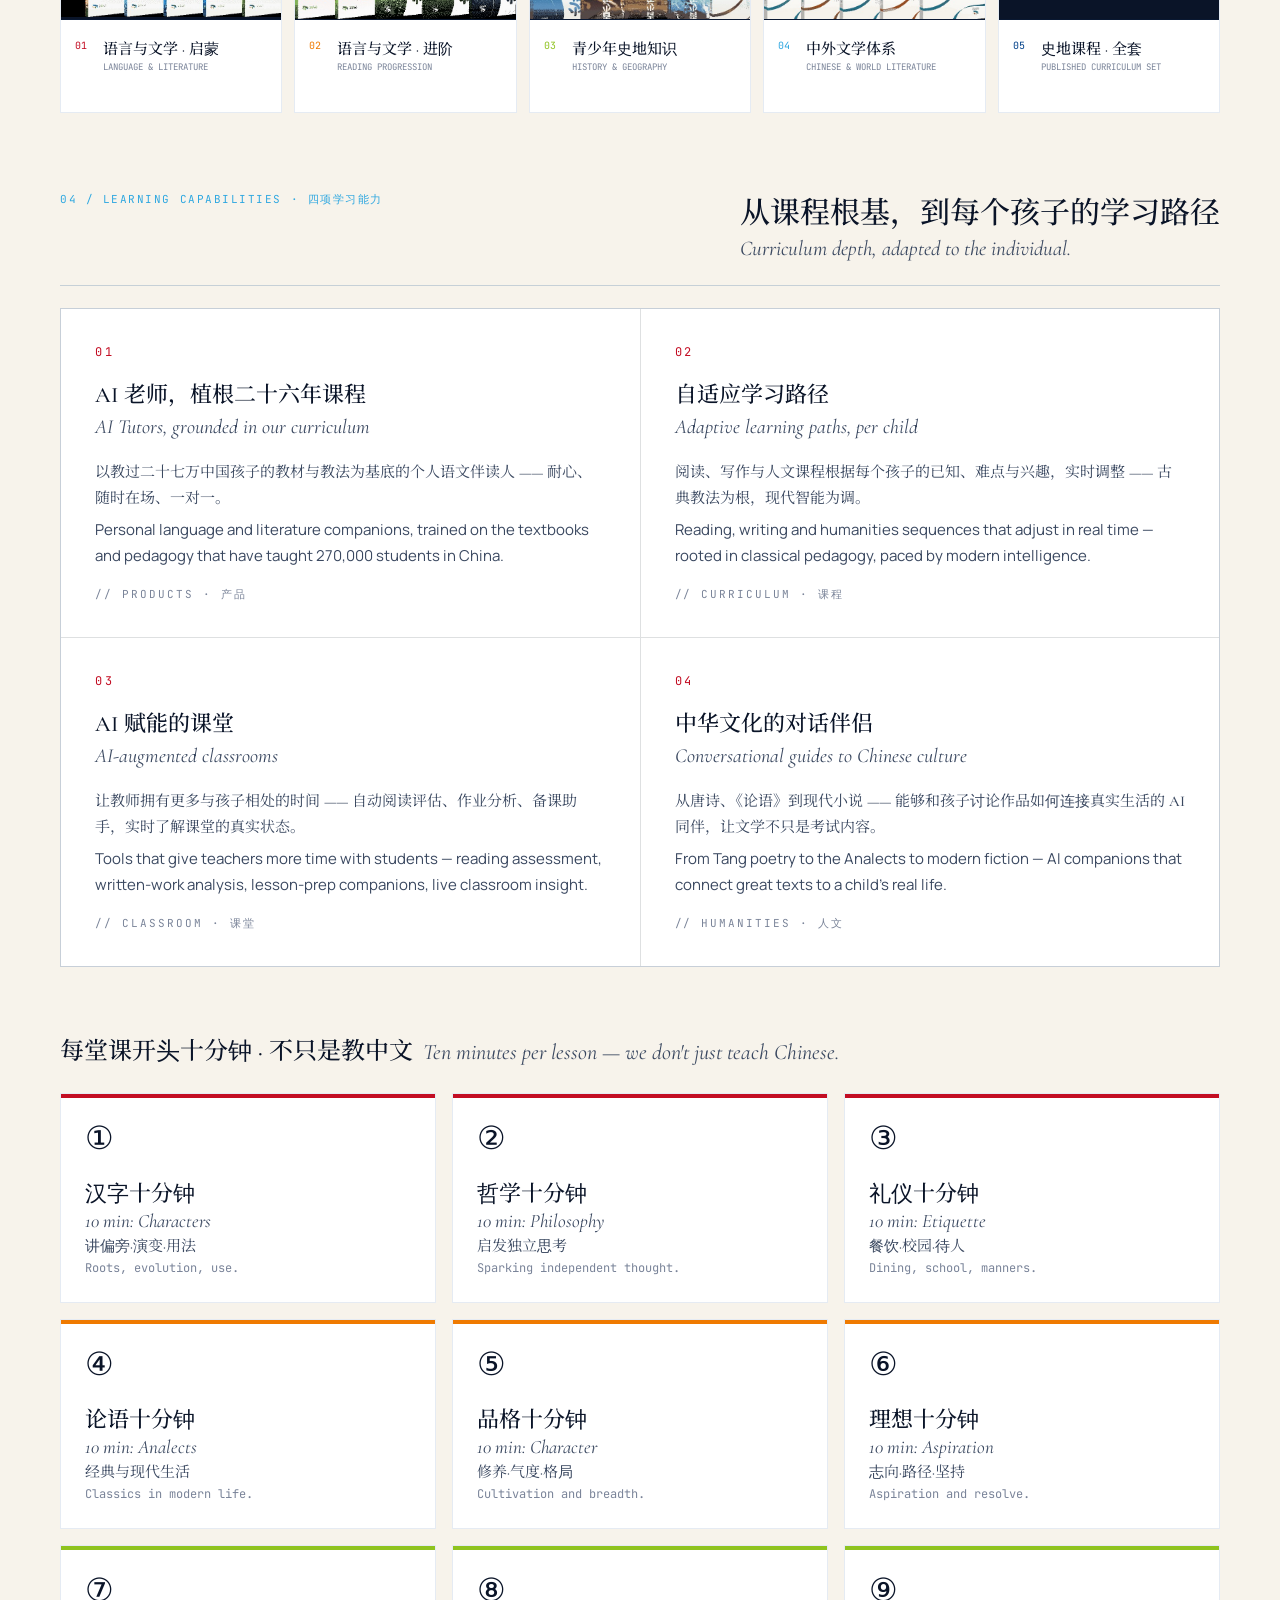
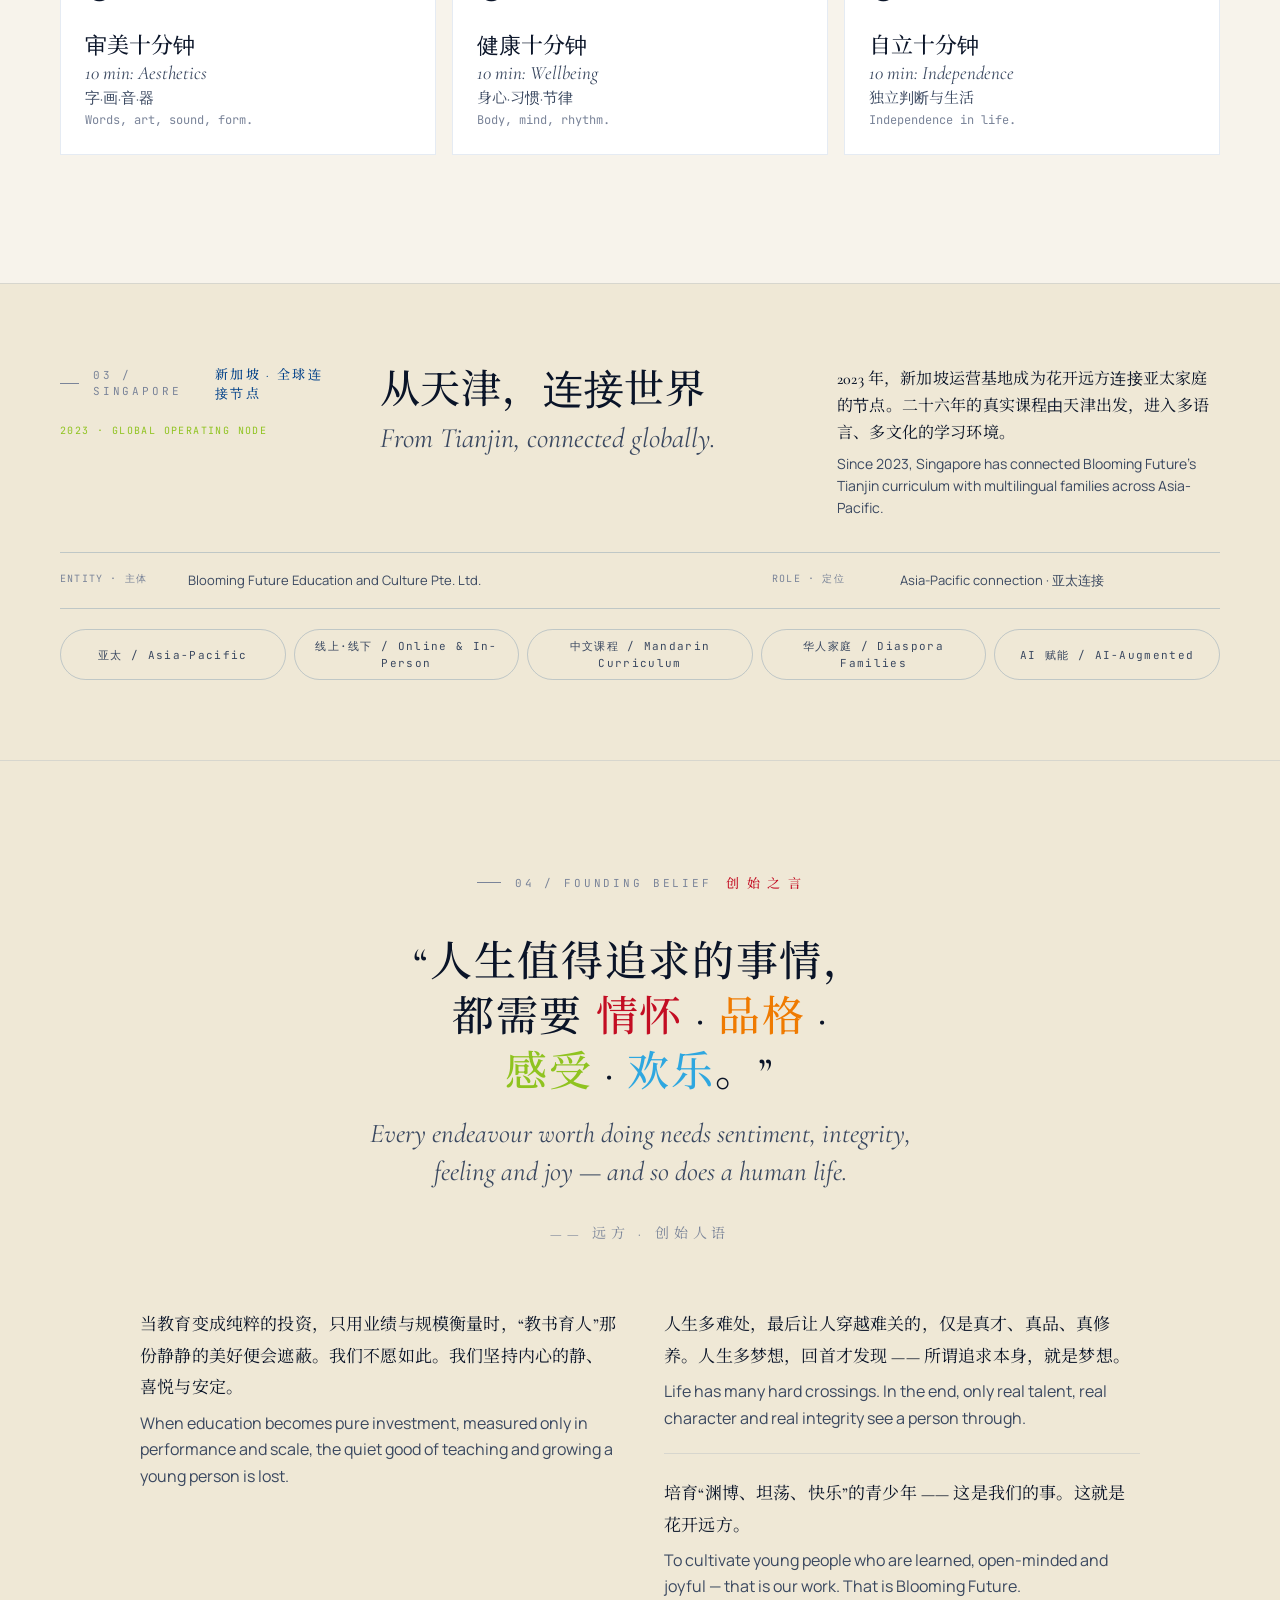
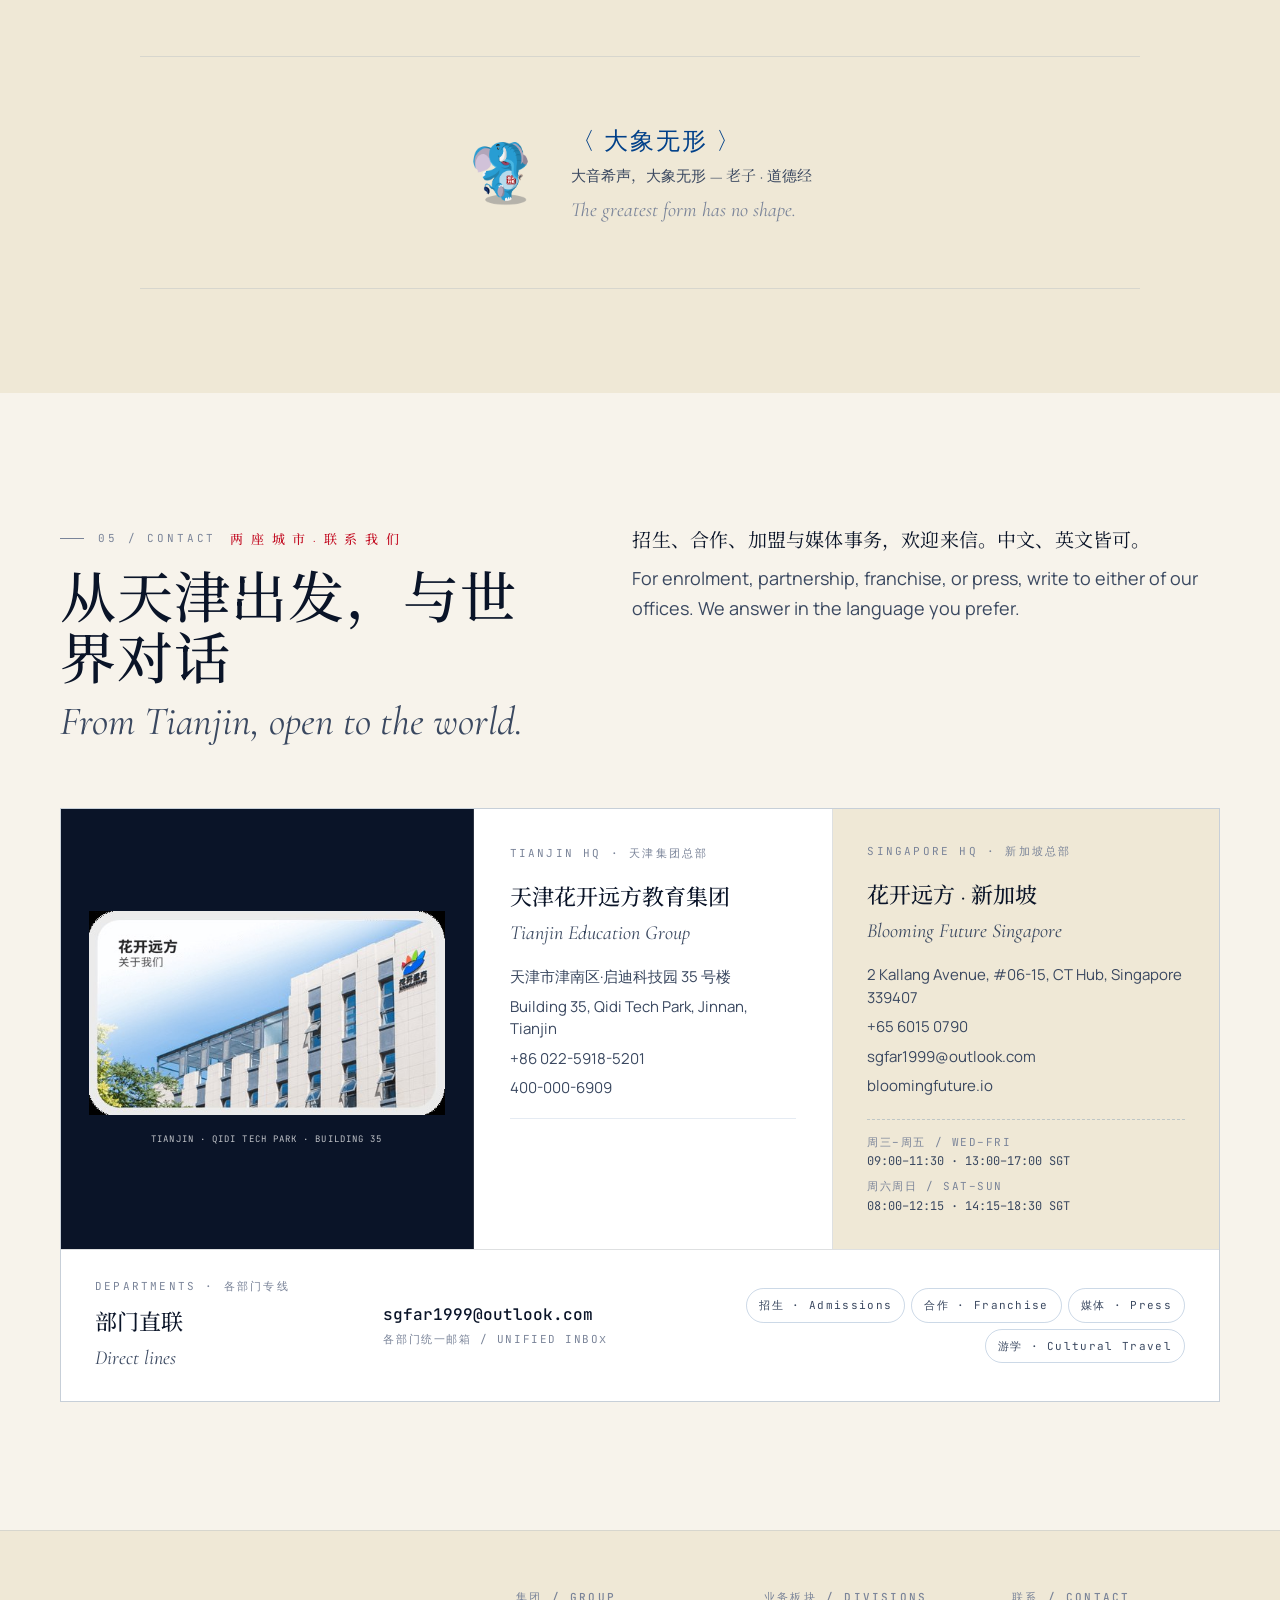
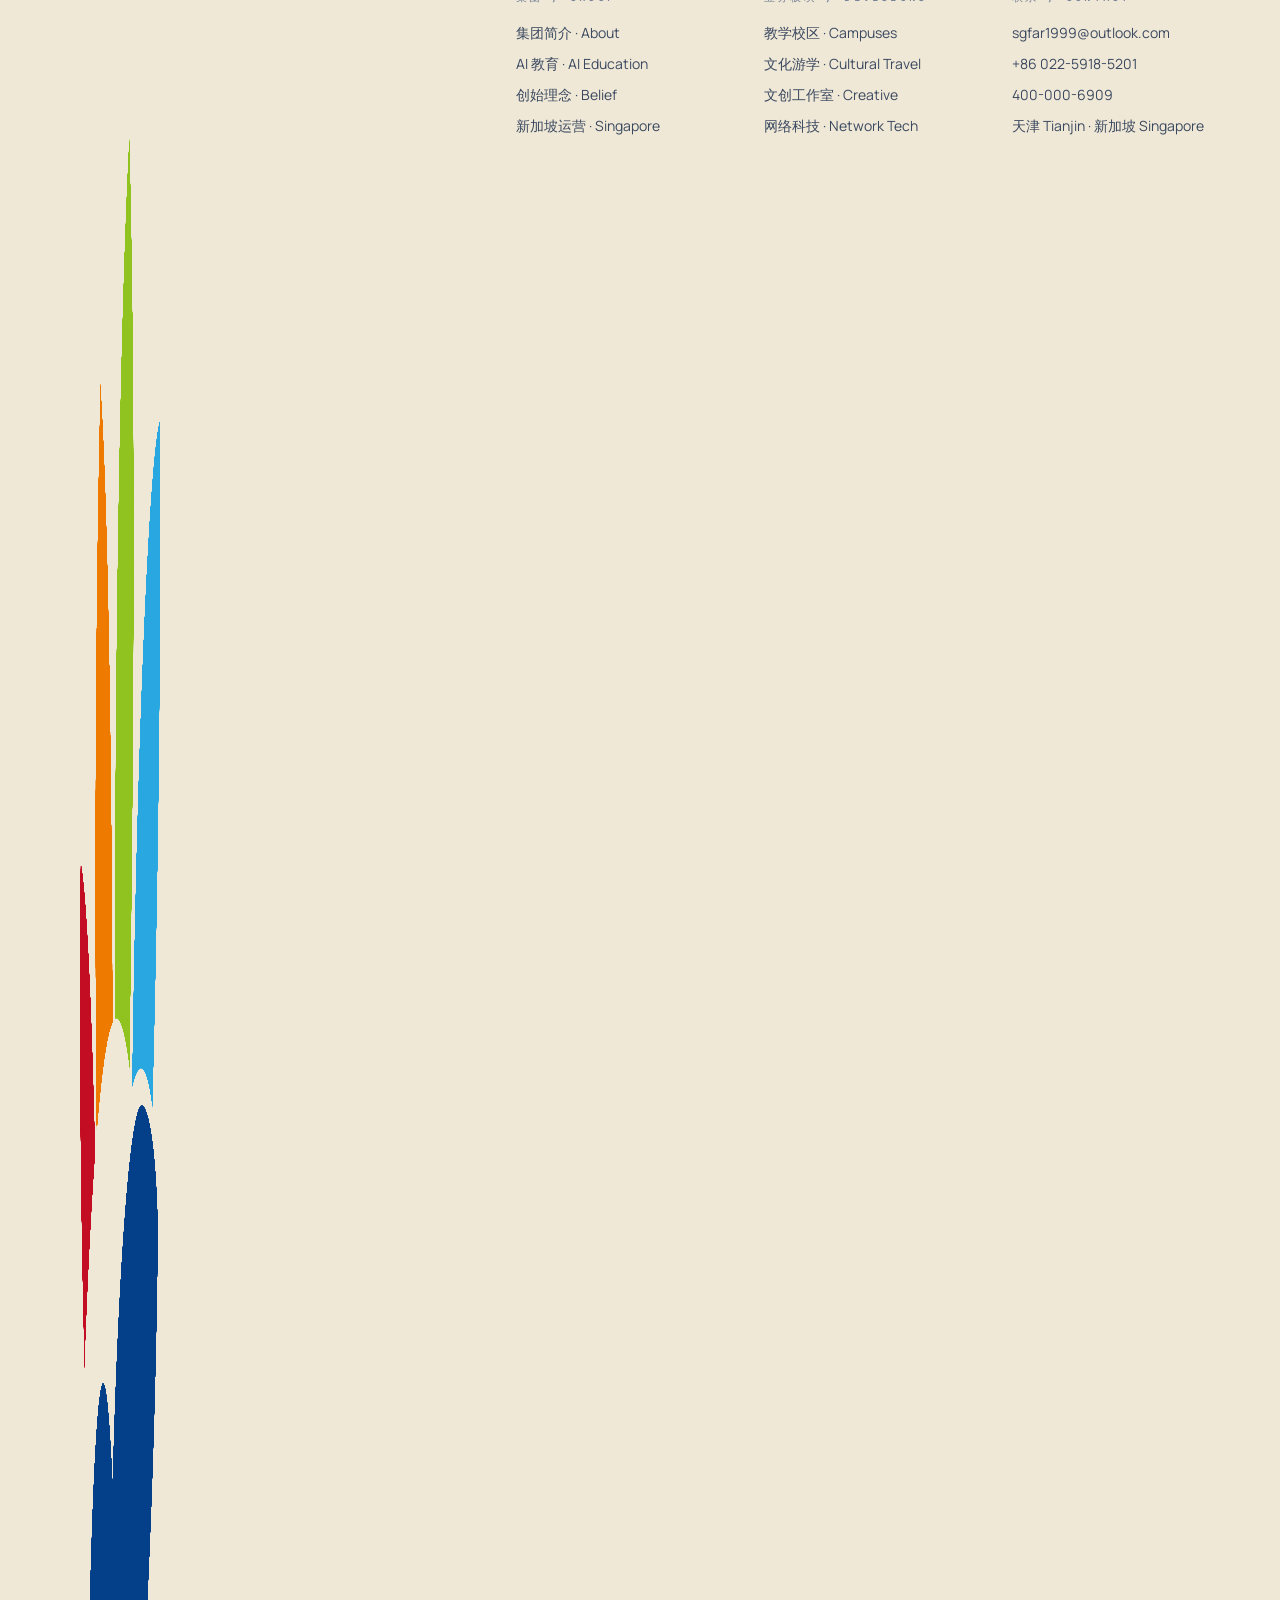
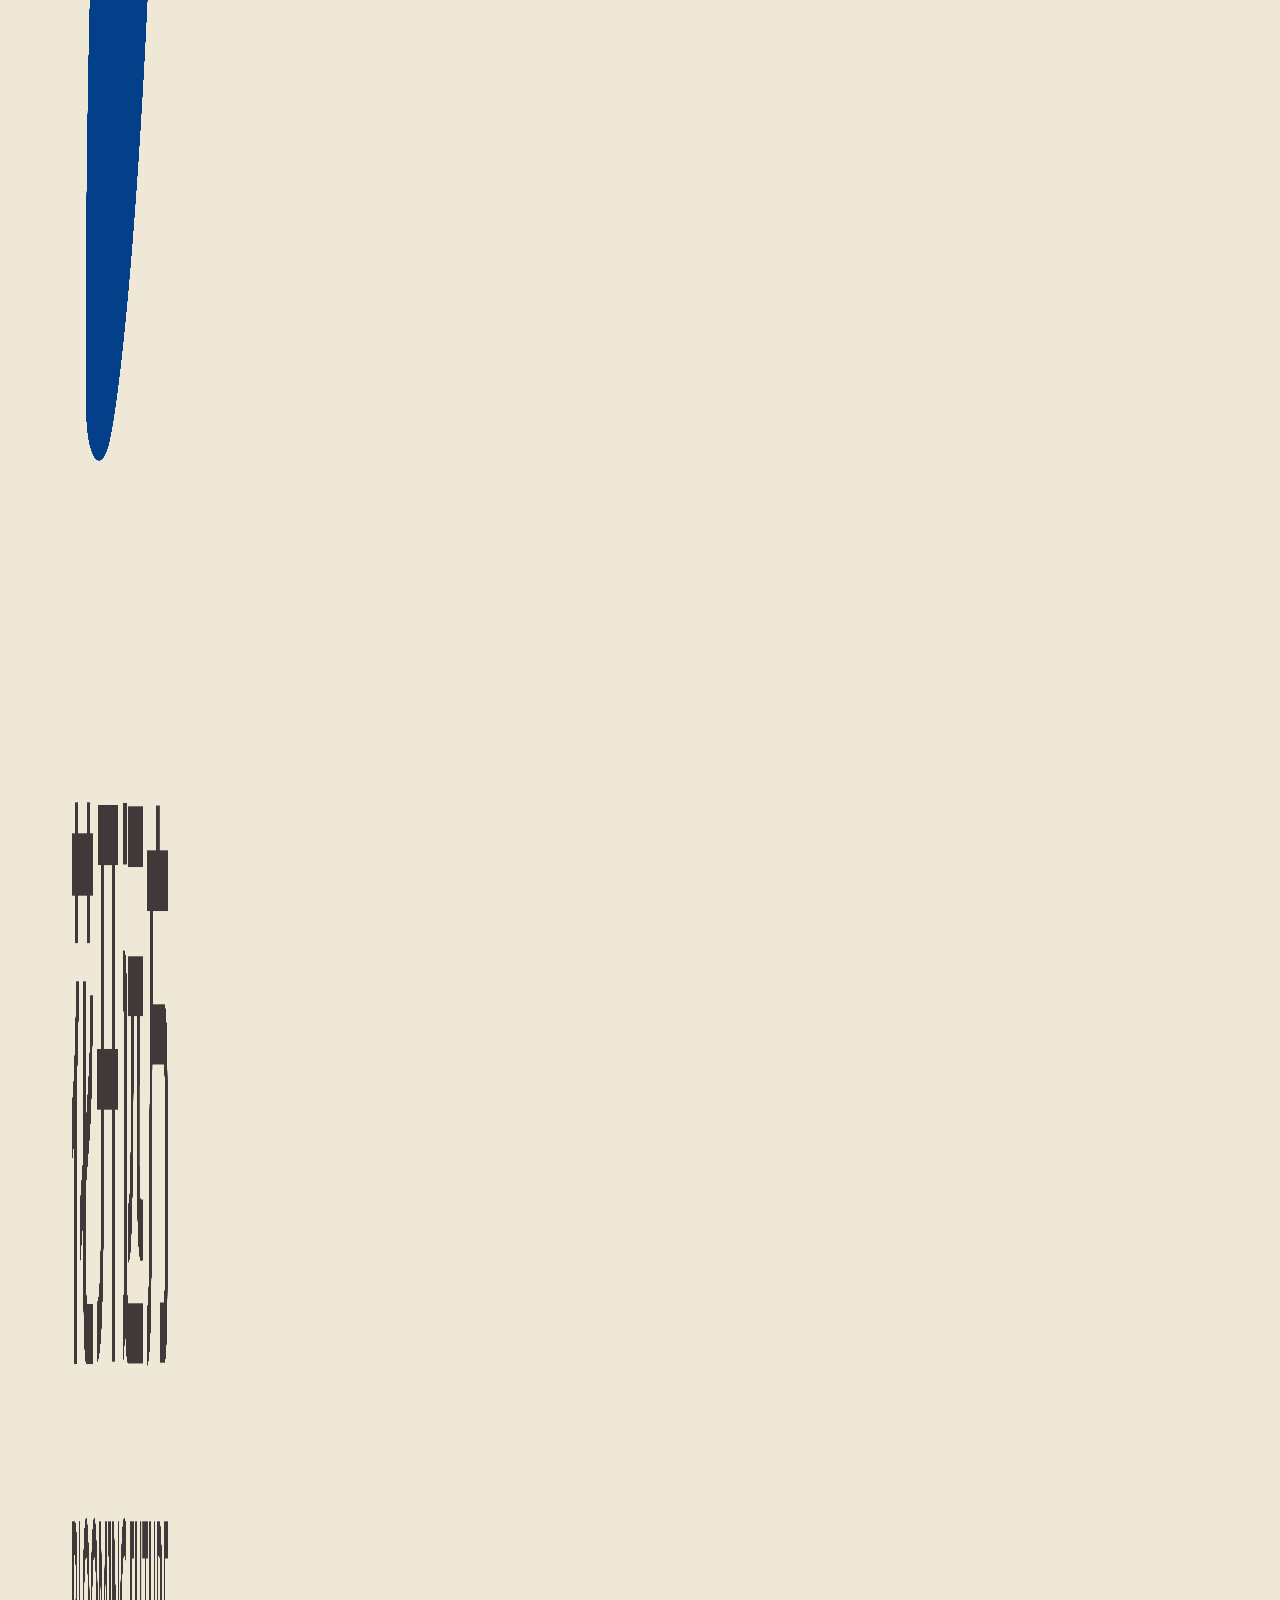
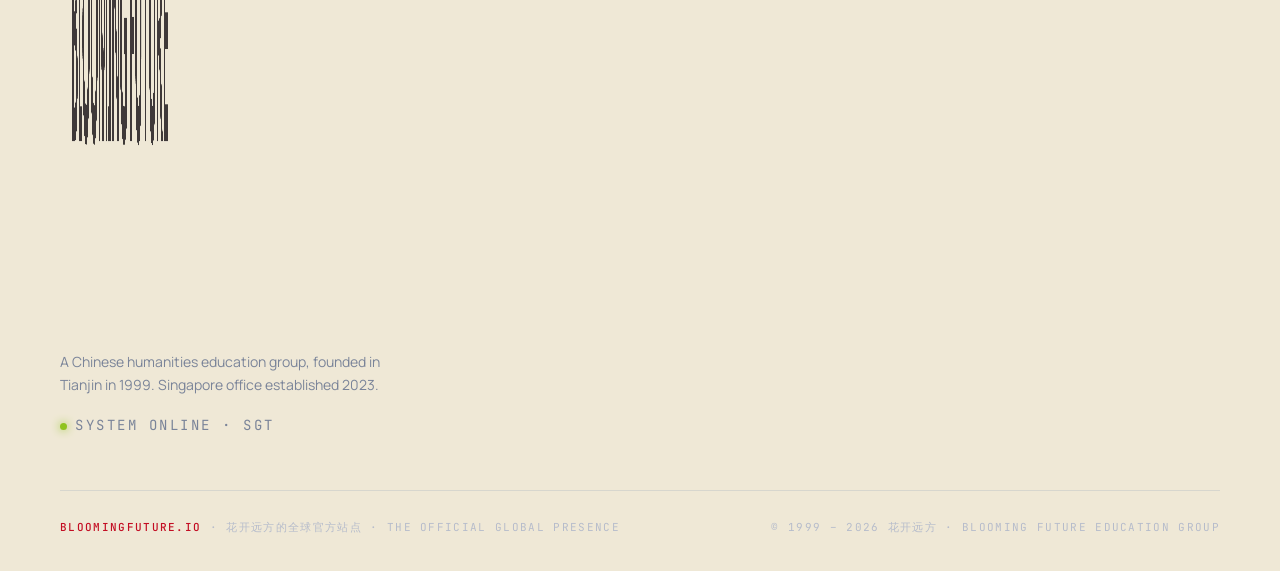
==== commit ea183bb2: "fix: T06 harden responsive motion and navigation" ====
--- a/index.html
+++ b/index.html
@@ -11,7 +11,7 @@
 <body>
   <nav class="nav" id="nav" aria-label="Primary navigation">
     <a class="brand" href="#top" aria-label="Blooming Future 花开远方">
-      <img src="/assets/img/bloomingfuture-logo.png" alt="Blooming Future 花开远方" class="brand-img">
+      <img src="/assets/img/bloomingfuture-logo.png" width="3543" height="3543" alt="Blooming Future 花开远方" class="brand-img">
     </a>
     <div class="nav-links" id="navLinks">
       <a href="#about"><span class="cn">集团</span><span class="en">About</span></a>
@@ -565,7 +565,7 @@
       <div class="foot-top">
         <div class="foot-brand">
           <a href="#top" aria-label="Blooming Future">
-            <img src="/assets/img/bloomingfuture-logo.png" alt="Blooming Future 花开远方" class="foot-logo-img">
+            <img src="/assets/img/bloomingfuture-logo.png" width="3543" height="3543" alt="Blooming Future 花开远方" class="foot-logo-img" loading="lazy">
           </a>
           <p>A Chinese humanities education group, founded in Tianjin in 1999. Singapore office established 2023.</p>
           <p class="status"><span></span>System online · SGT</p>
--- a/assets/css/main.css
+++ b/assets/css/main.css
@@ -113,6 +113,17 @@
   font: inherit;
 }
 
+a:focus-visible,
+button:focus-visible,
+[tabindex]:focus-visible {
+  outline: 2px solid var(--bf-blue);
+  outline-offset: 4px;
+}
+
+body.nav-open {
+  overflow: hidden;
+}
+
 .wrap {
   width: min(1160px, calc(100% - 48px));
   margin: 0 auto;
@@ -1841,6 +1852,15 @@
 }
 
 @media (prefers-reduced-motion: reduce) {
+  *,
+  *::before,
+  *::after {
+    animation-duration: .01ms !important;
+    animation-iteration-count: 1 !important;
+    transition-duration: .01ms !important;
+    scroll-behavior: auto !important;
+  }
+
   html {
     scroll-behavior: auto;
   }
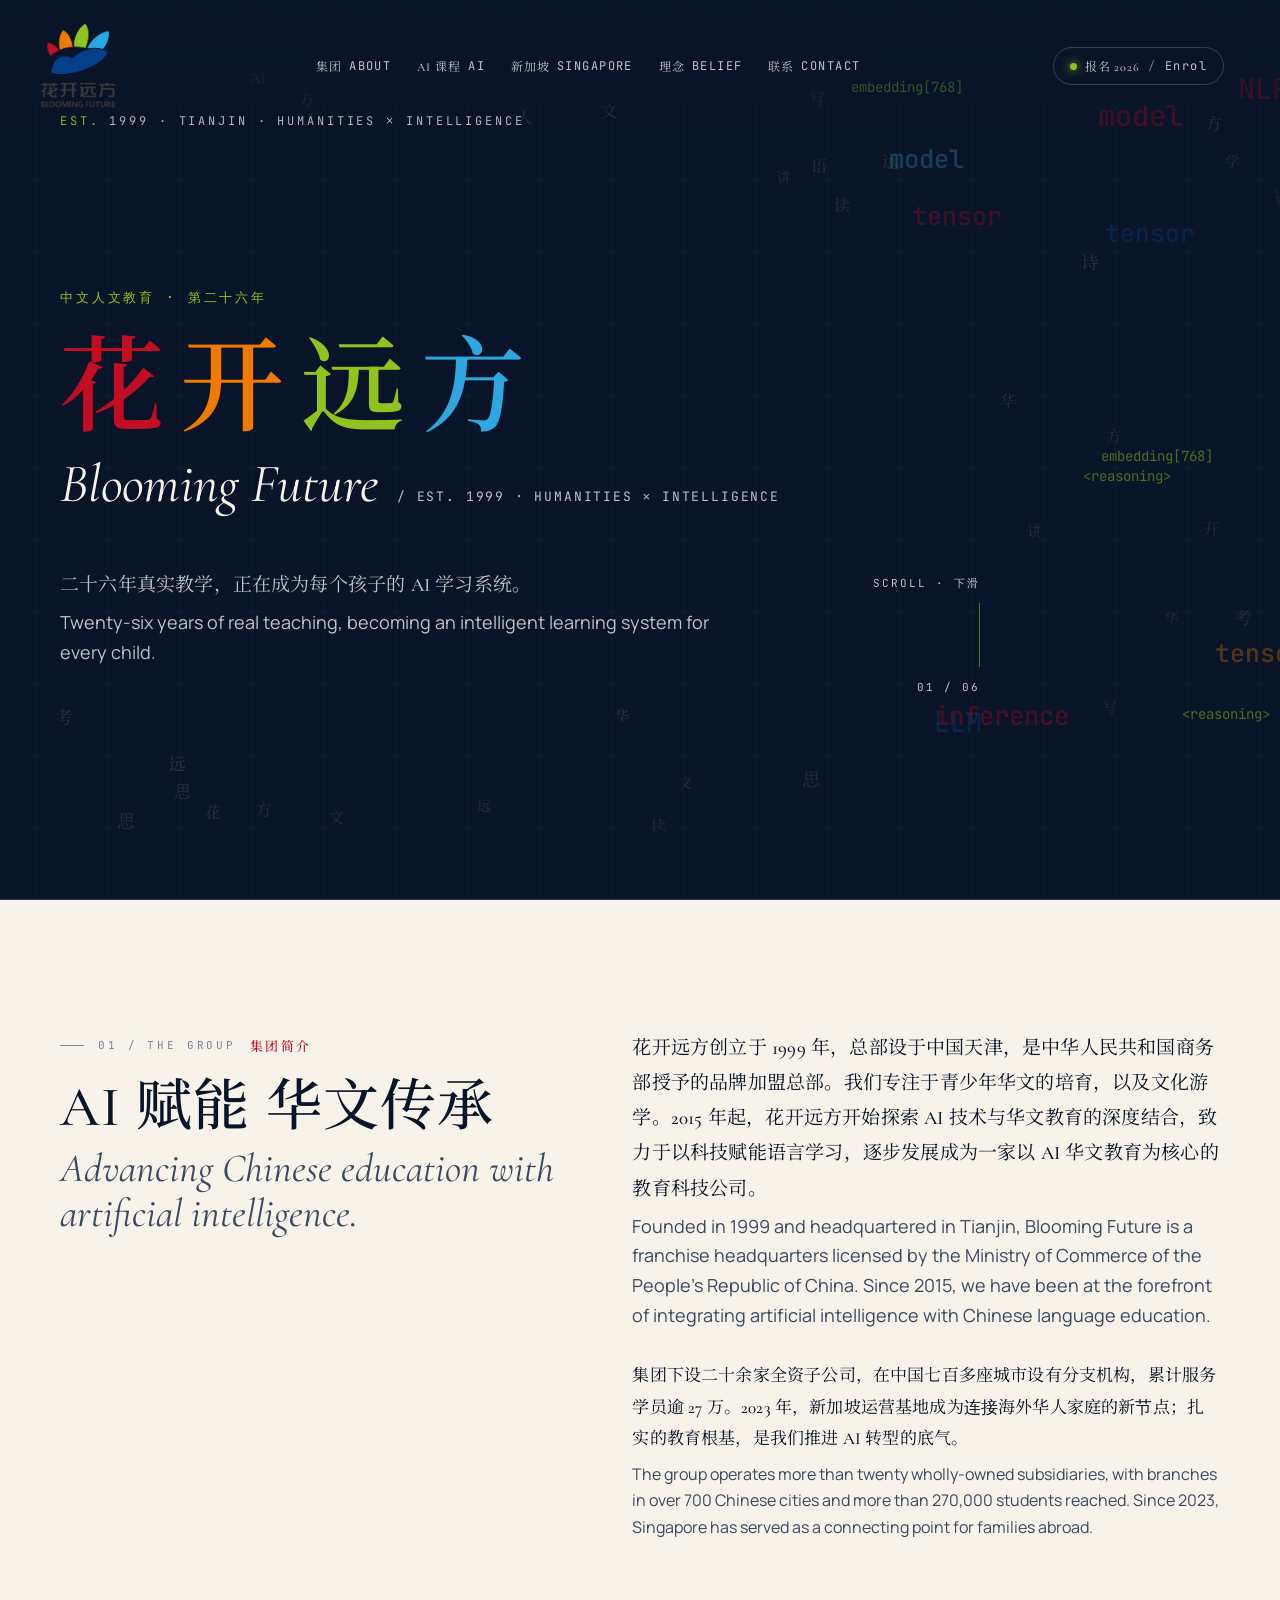
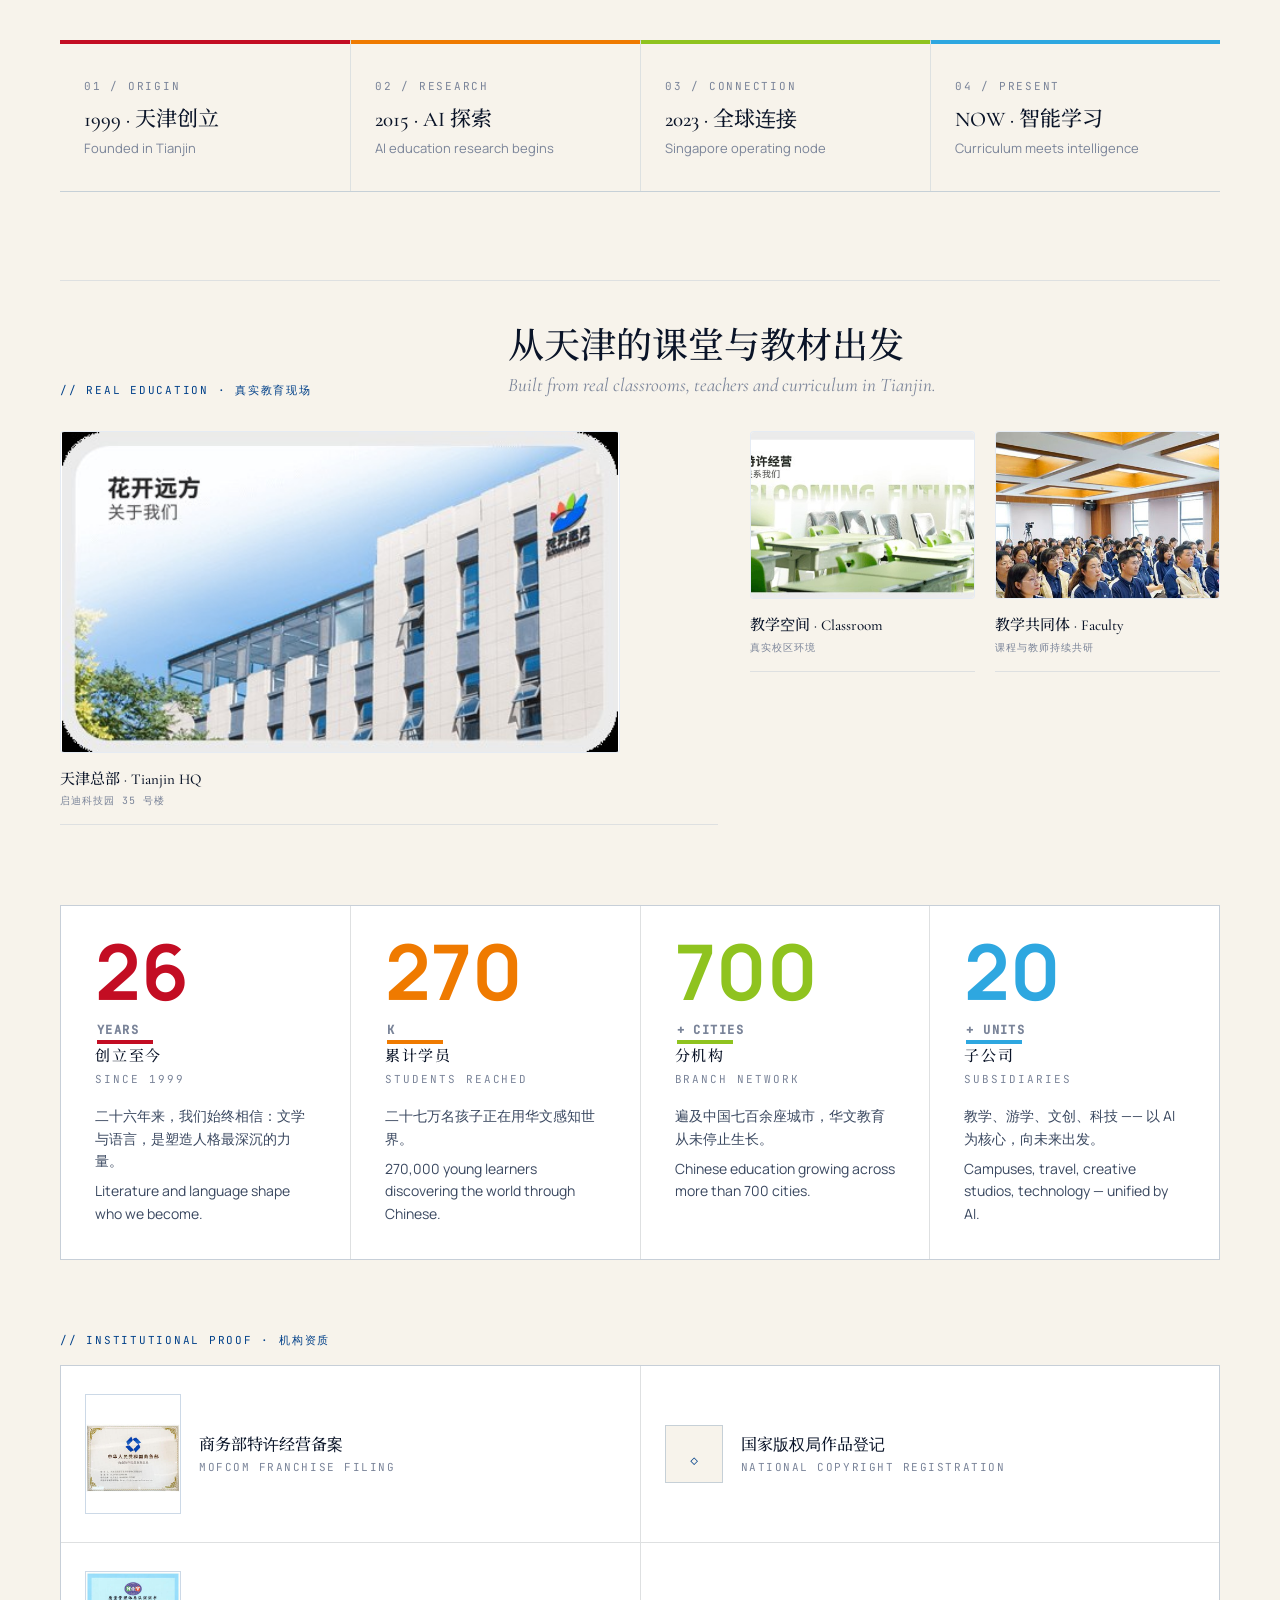
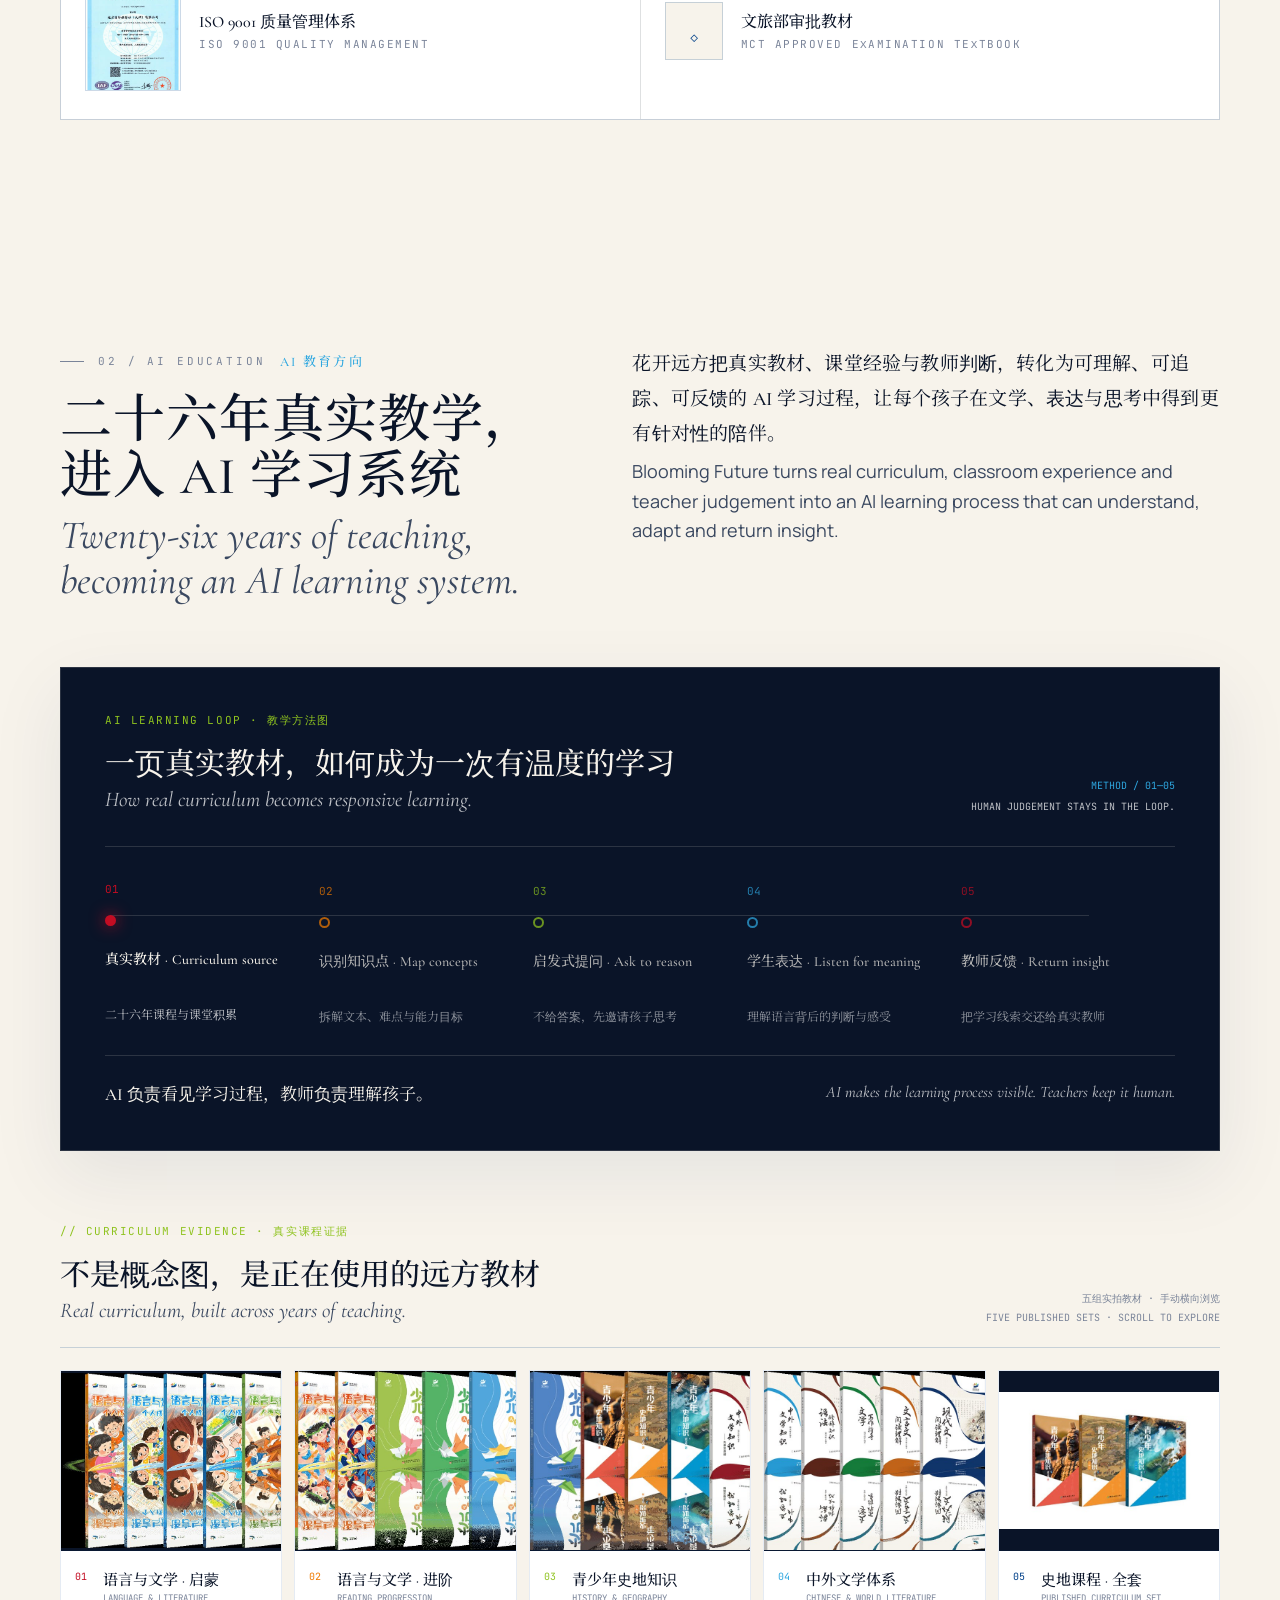
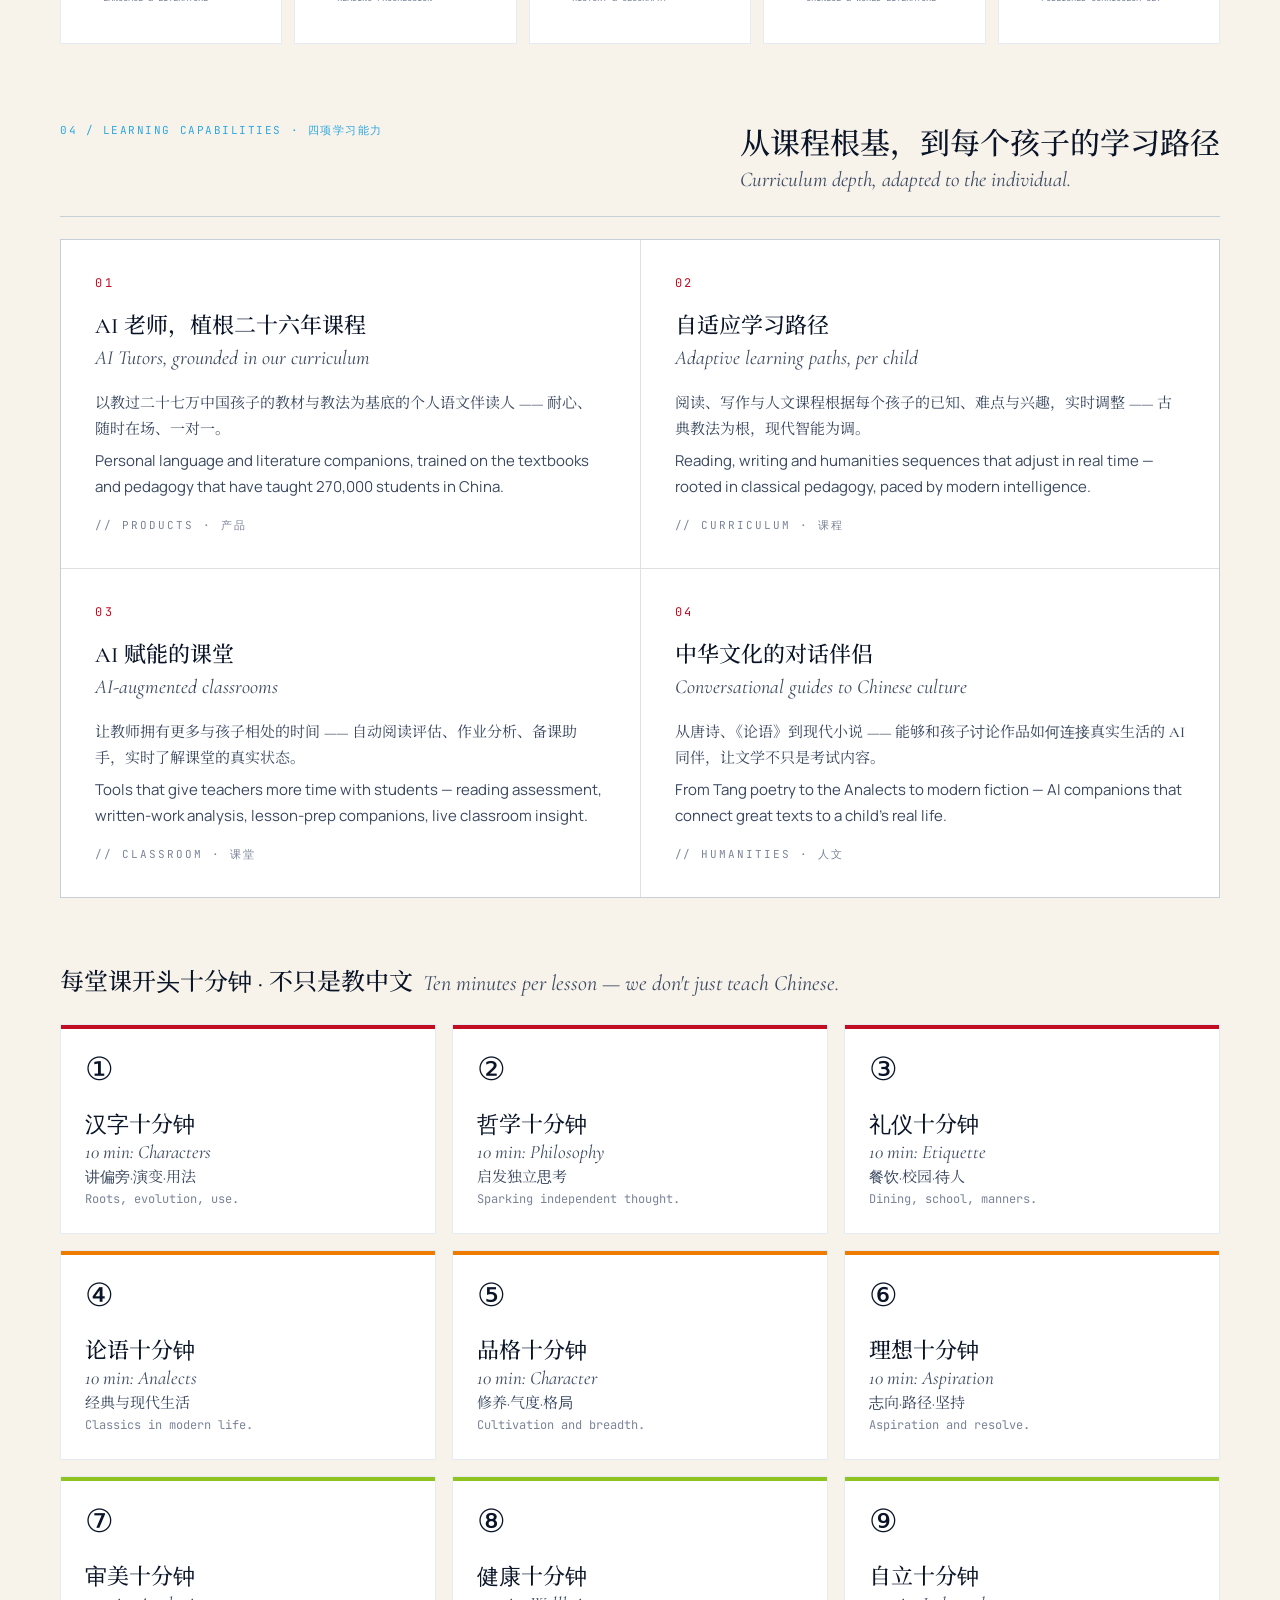
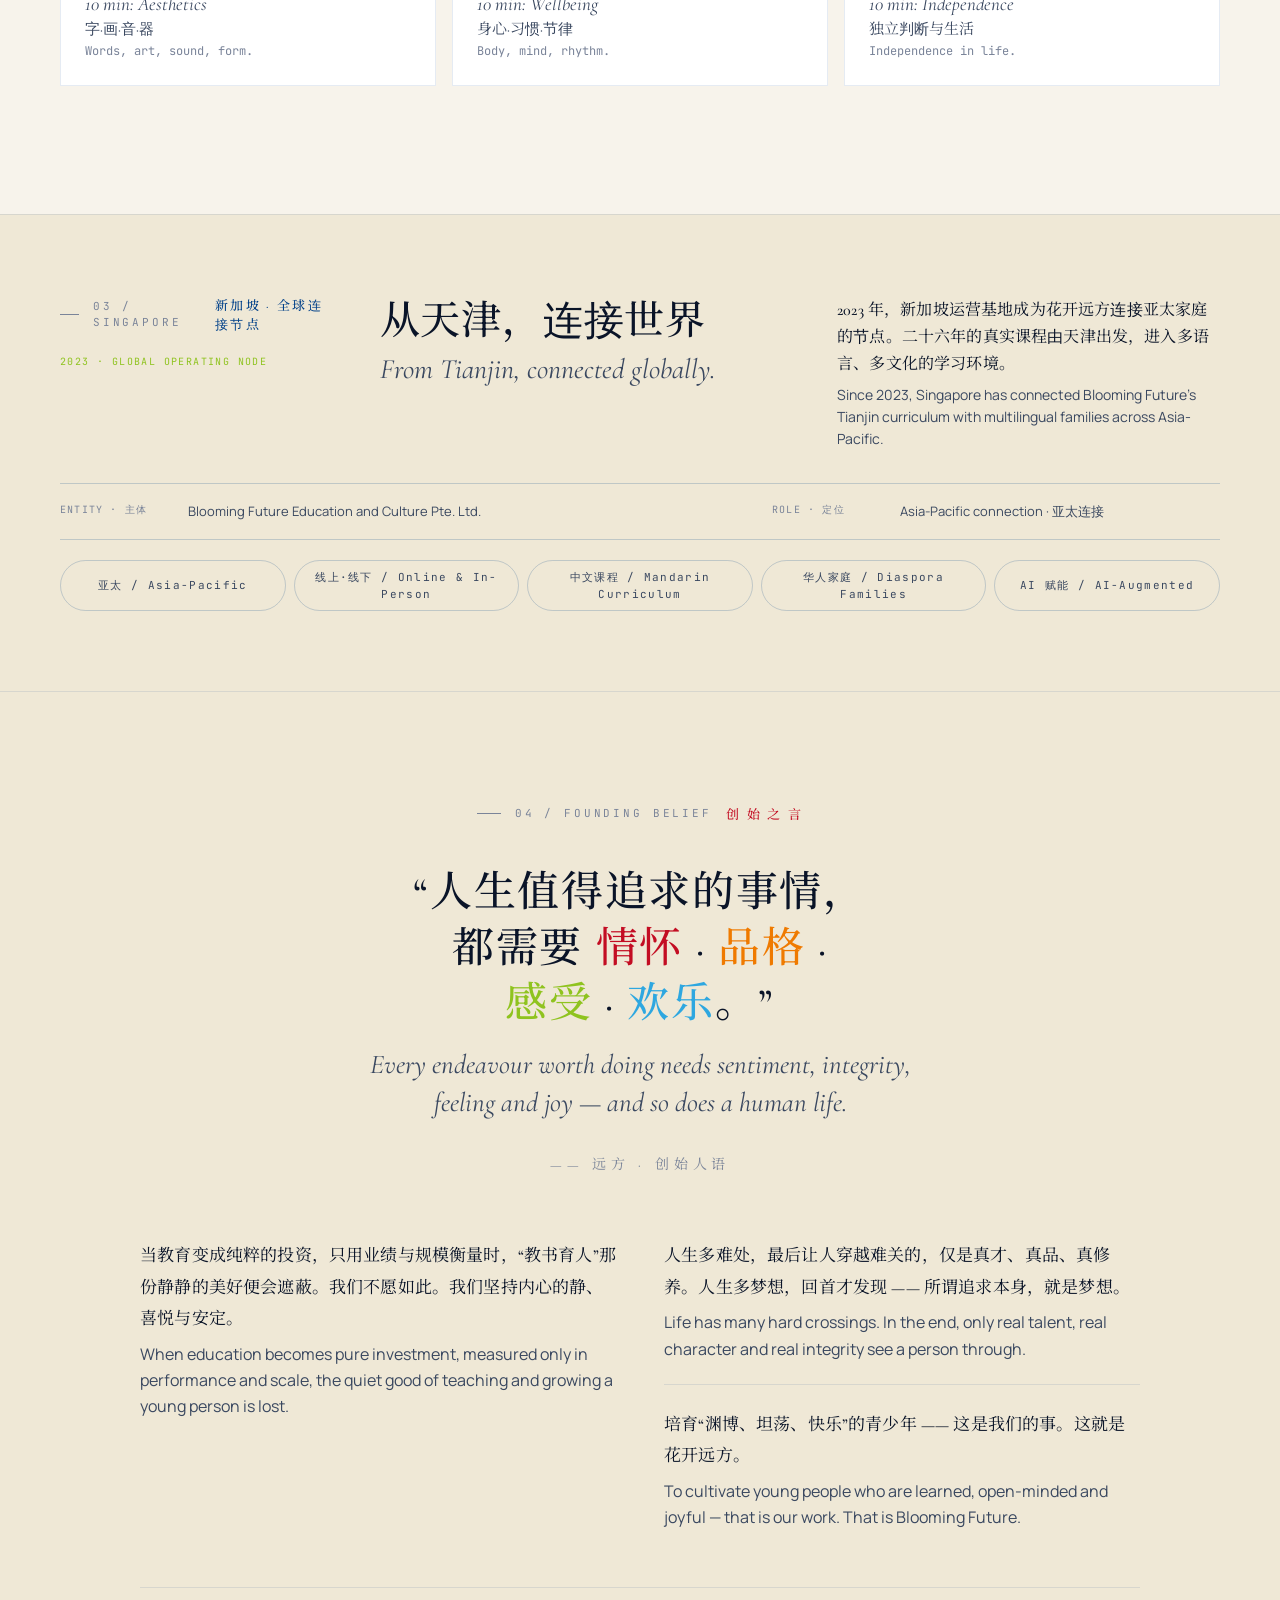
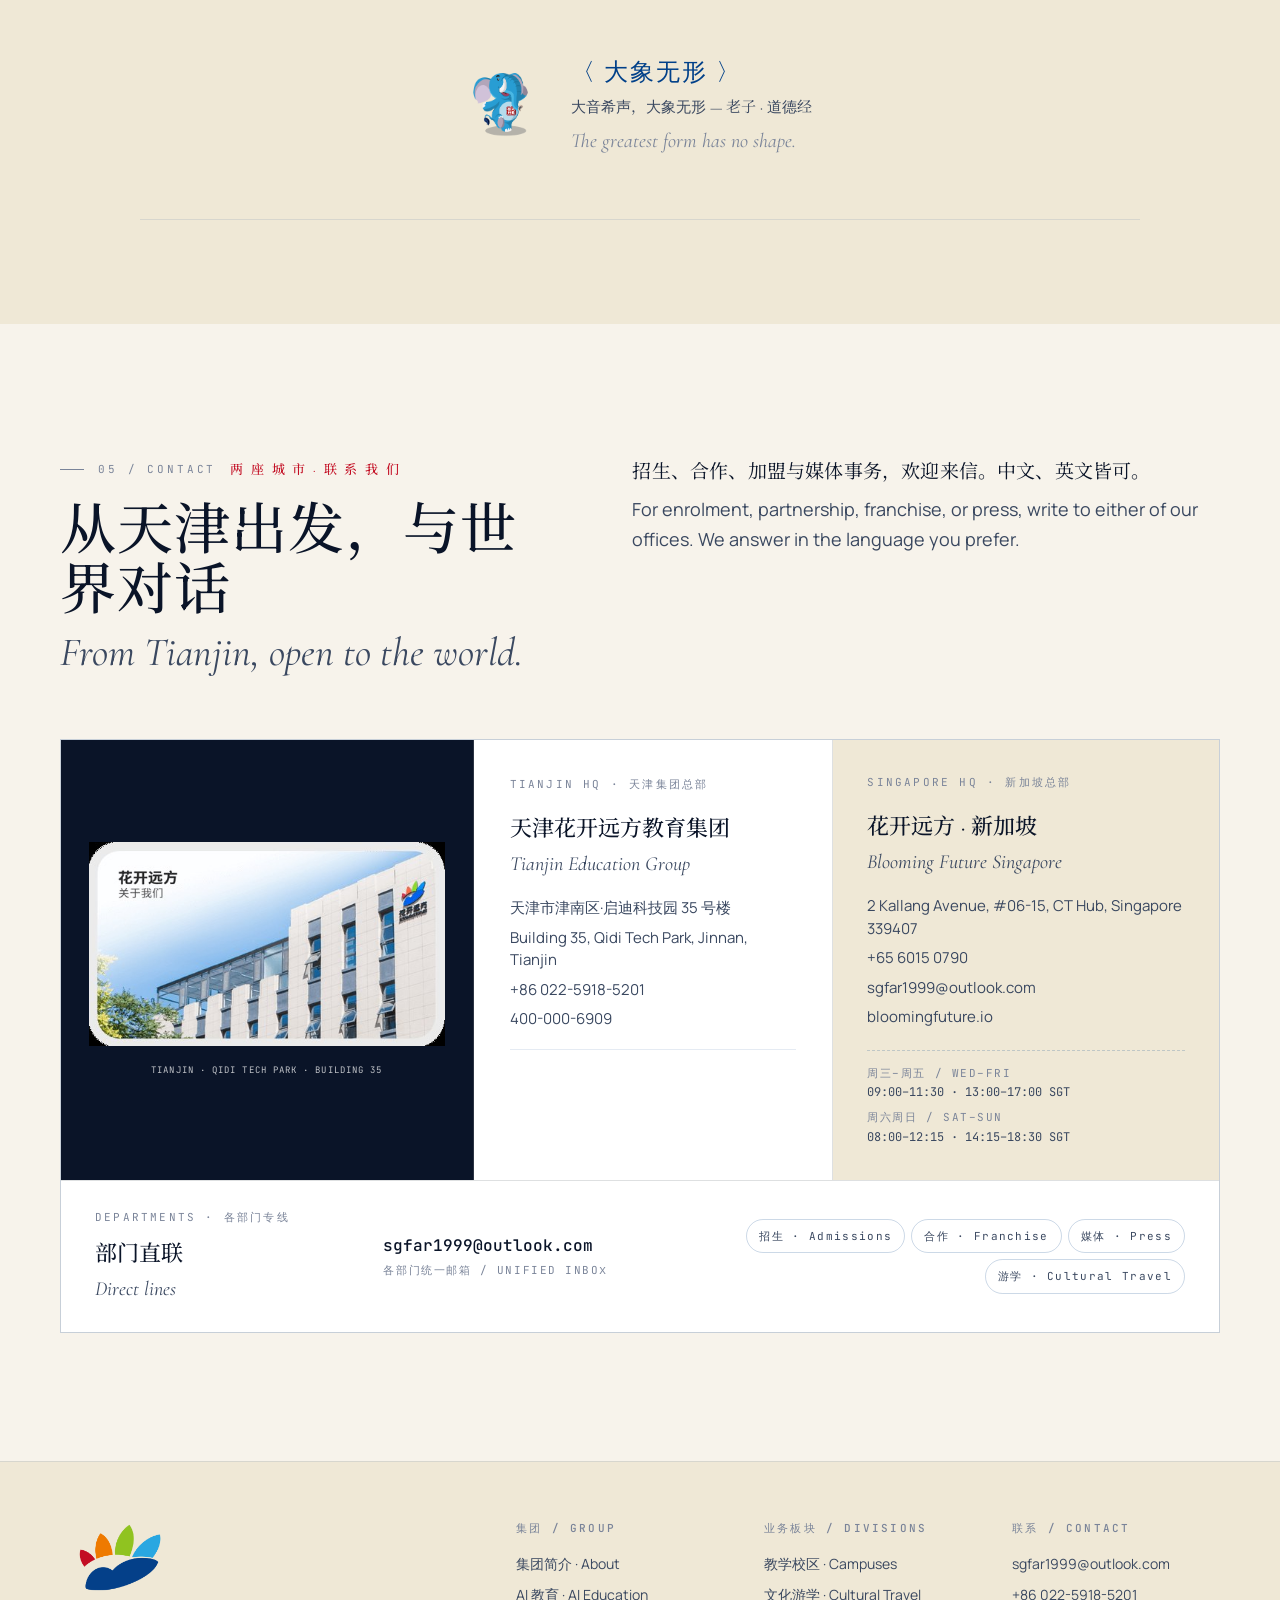
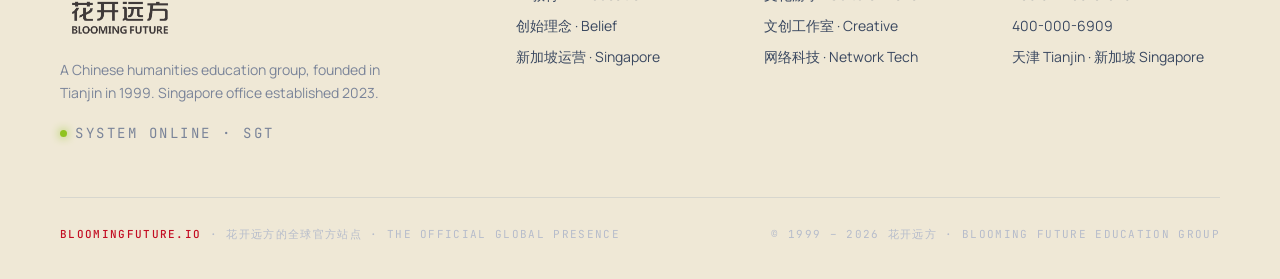
==== commit 8d2d3512: "fix: T07 finalize visual release readiness" ====
--- a/index.html
+++ b/index.html
@@ -5,8 +5,8 @@
   <meta name="viewport" content="width=device-width, initial-scale=1">
   <title>Blooming Future — 花开远方 · Since 1999</title>
   <meta name="description" content="花开远方 Blooming Future：1999 年创立于天津的中文人文教育集团，2023 年设立新加坡运营基地，将 26 年华文教育经验与 AI 技术结合，服务全球华人家庭。">
-  <link rel="stylesheet" href="/assets/css/main.css?v=2.0">
-  <script src="/assets/js/main.js?v=2.0" defer></script>
+  <link rel="stylesheet" href="/assets/css/main.css?v=2.0.0">
+  <script src="/assets/js/main.js?v=2.0.0" defer></script>
 </head>
 <body>
   <nav class="nav" id="nav" aria-label="Primary navigation">
@@ -198,7 +198,7 @@
               <span class="cn">AI 教育方向</span>
             </span>
             <h2 class="bi-title">
-              <span class="cn">二十六年真实教学，进入 AI 学习系统</span>
+              <span class="cn ai-title-cn">二十六年真实教学，<br>进入 AI 学习系统</span>
               <span class="en">Twenty-six years of teaching, becoming an AI learning system.</span>
             </h2>
           </header>
--- a/assets/css/main.css
+++ b/assets/css/main.css
@@ -460,6 +460,10 @@
   max-width: 14em;
 }
 
+.ai .ai-title-cn {
+  font-size: 52px;
+}
+
 .bi-para {
   display: flex;
   flex-direction: column;
@@ -1774,6 +1778,7 @@
 
 .foot-logo-img {
   width: 120px;
+  height: auto;
 }
 
 .foot-brand {
@@ -1875,6 +1880,12 @@
     opacity: 1;
     transform: none;
     transition: none;
+  }
+}
+
+@media (min-width: 1001px) and (max-width: 1100px) {
+  .ai .ai-title-cn {
+    font-size: 40px;
   }
 }
 
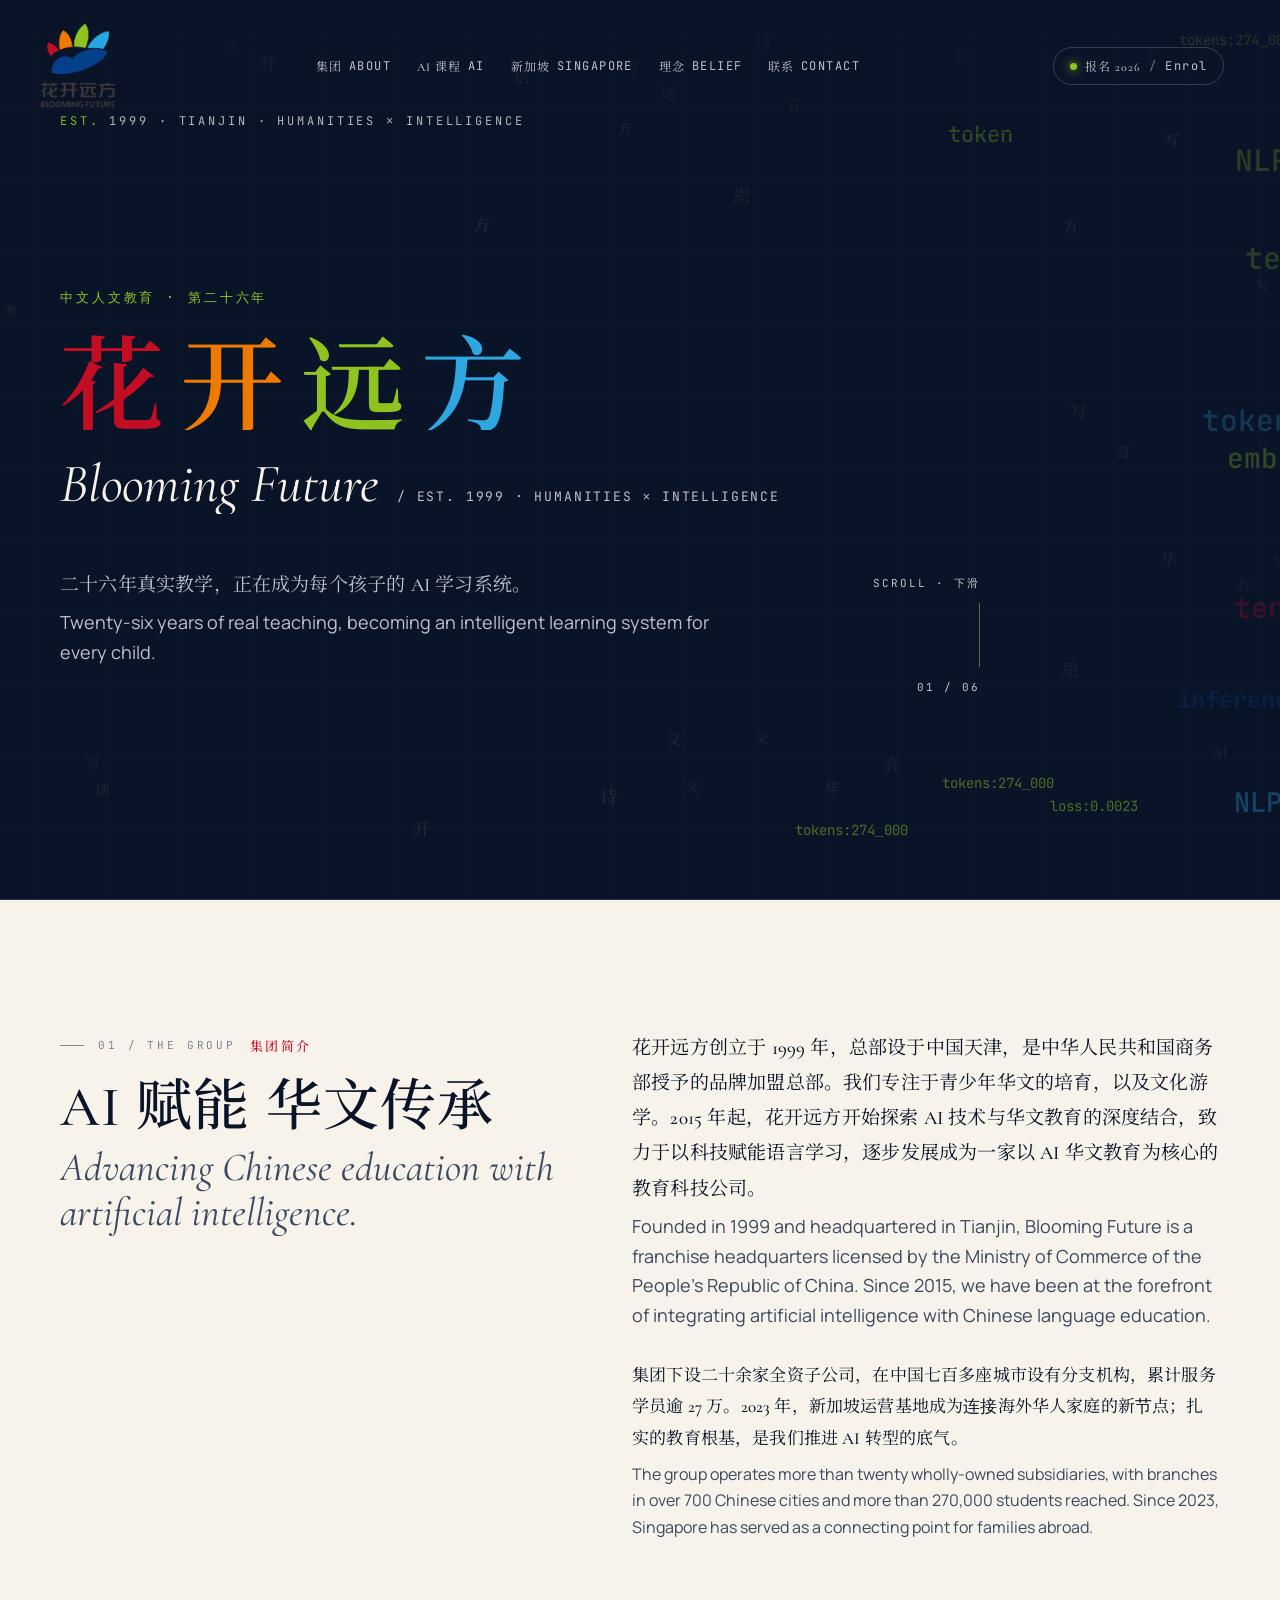
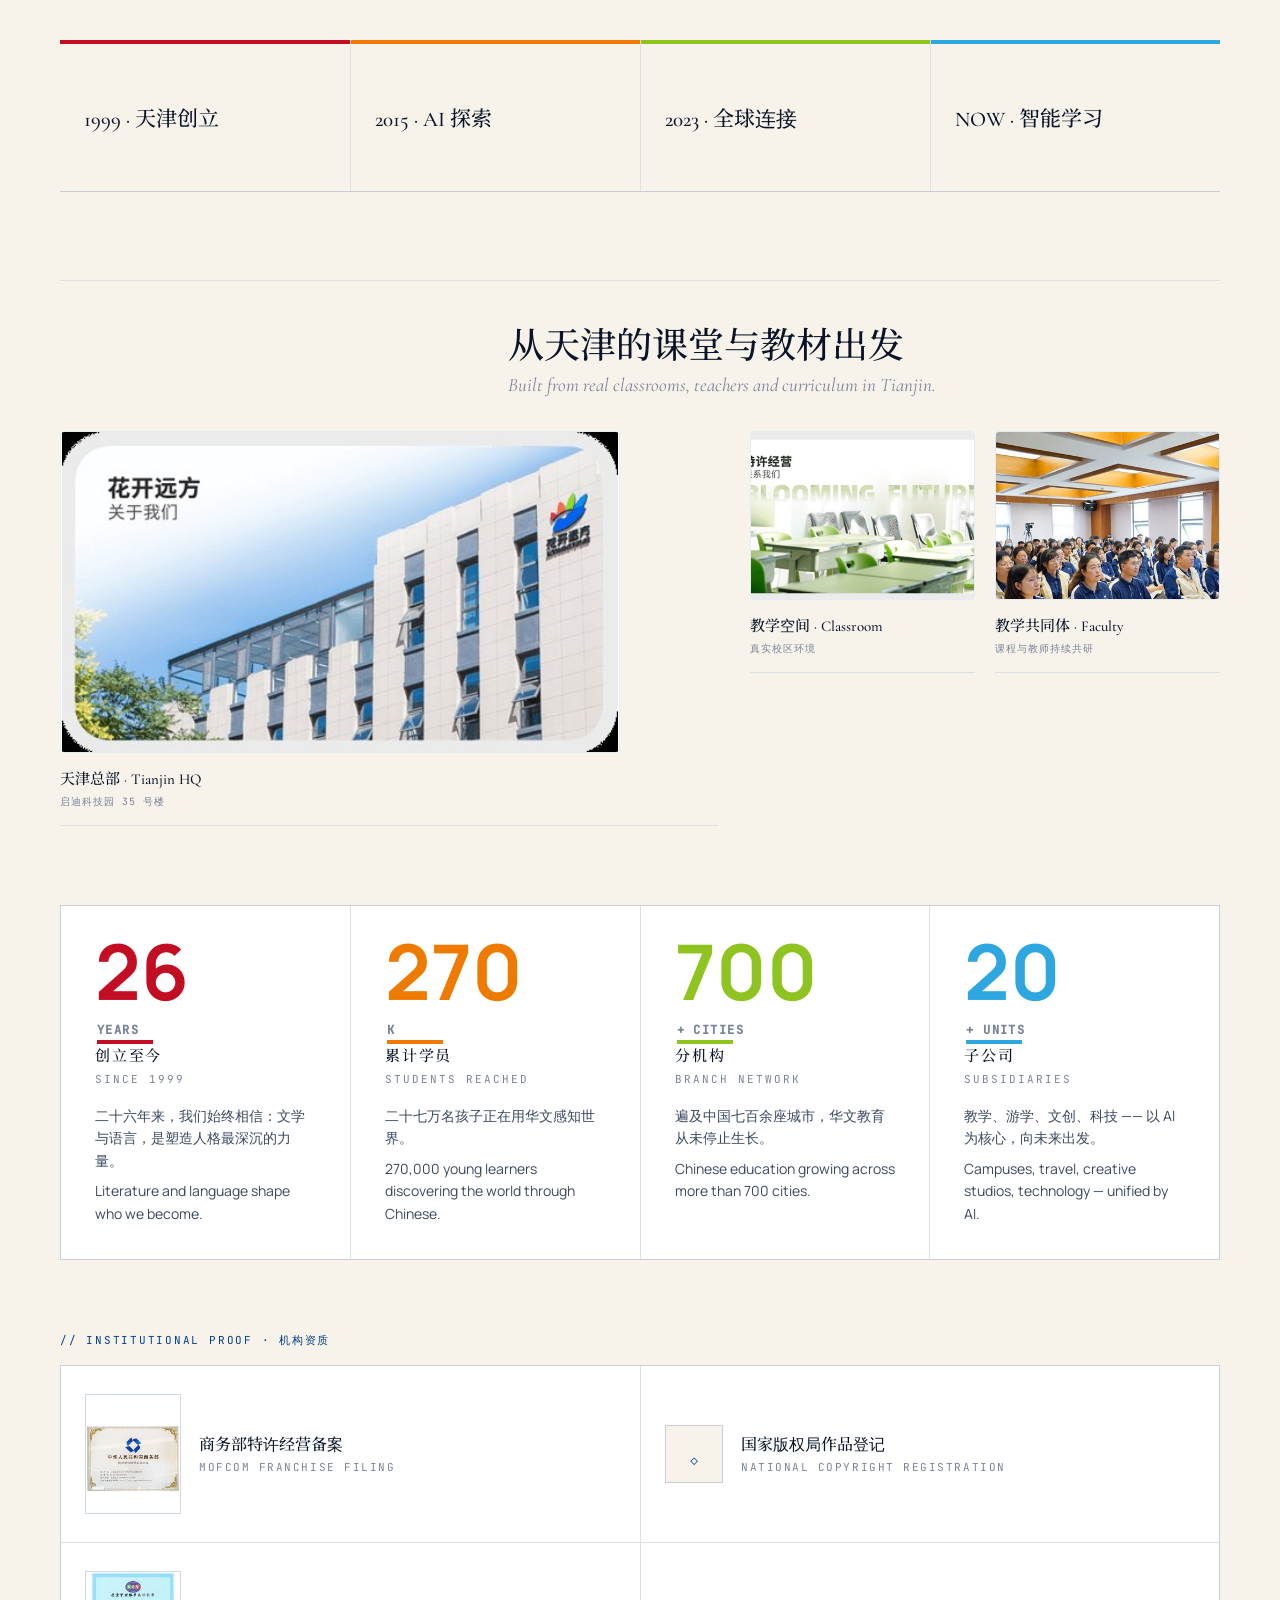
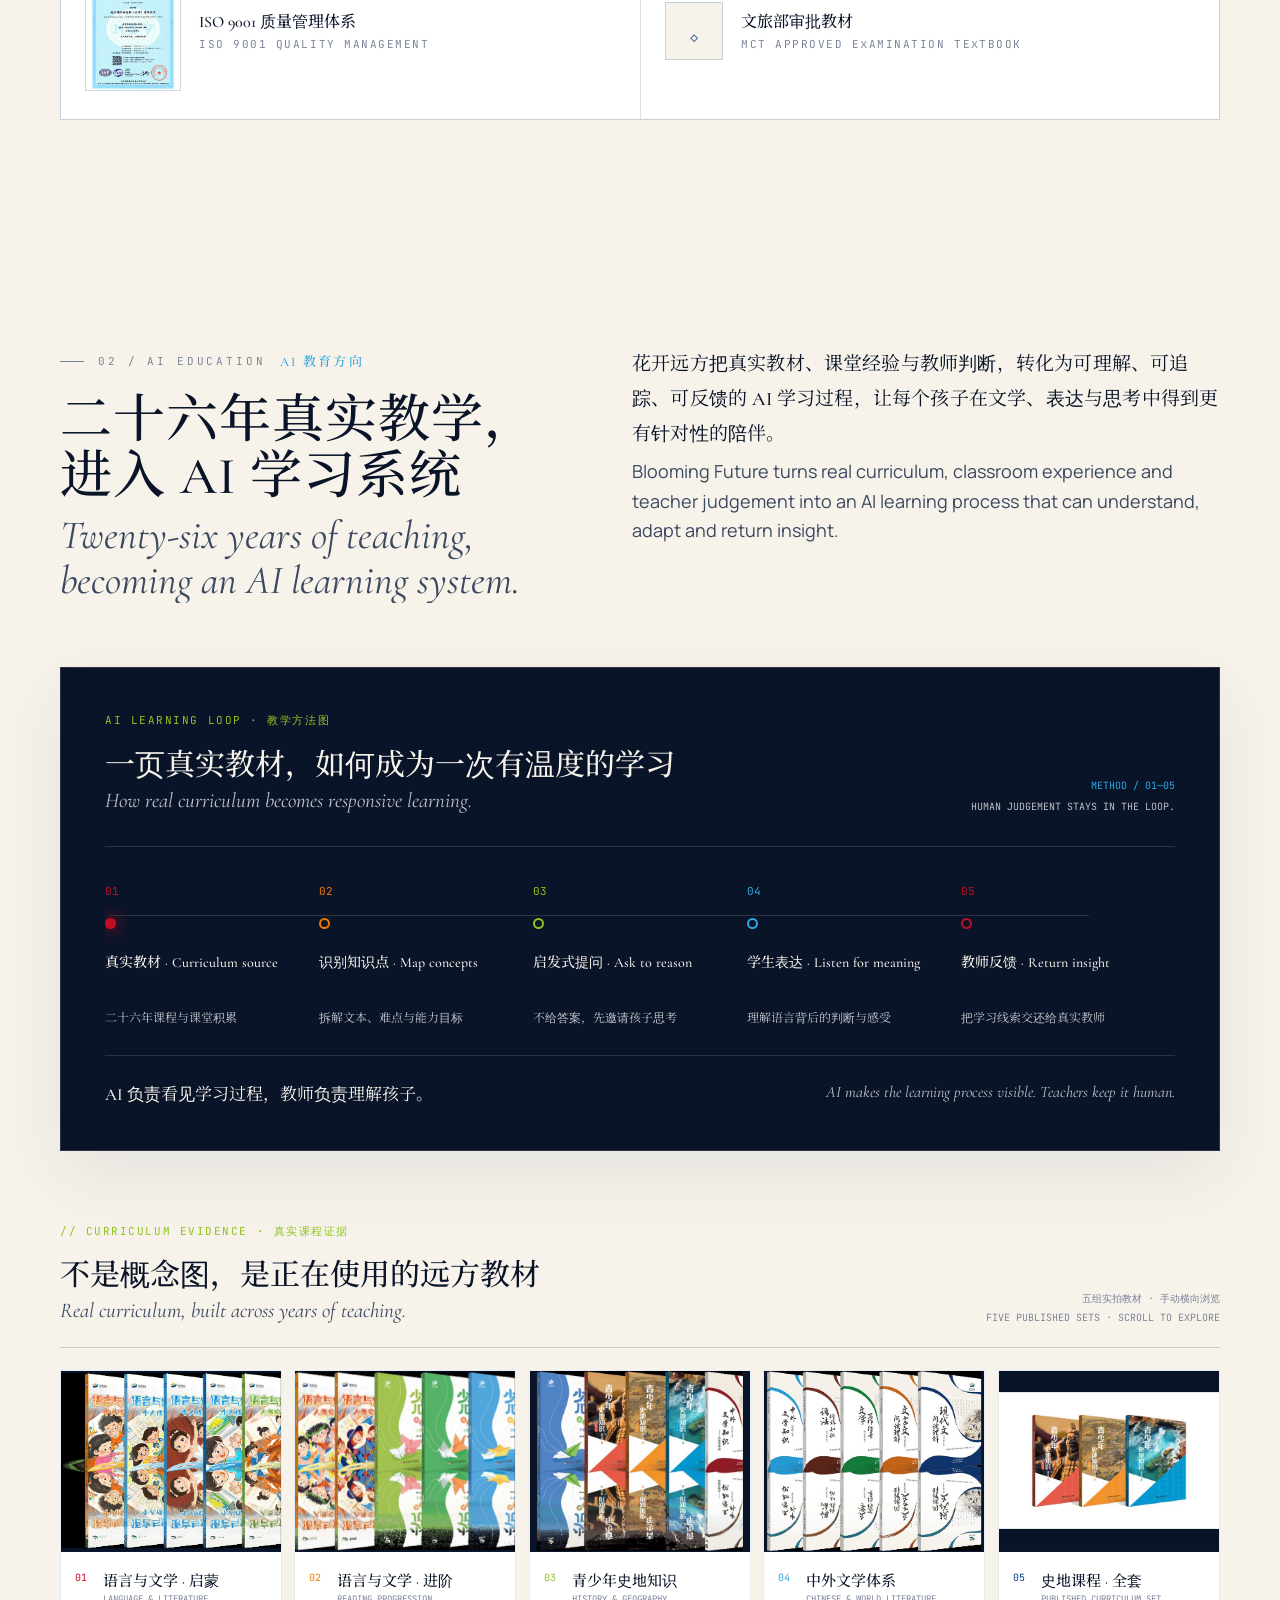
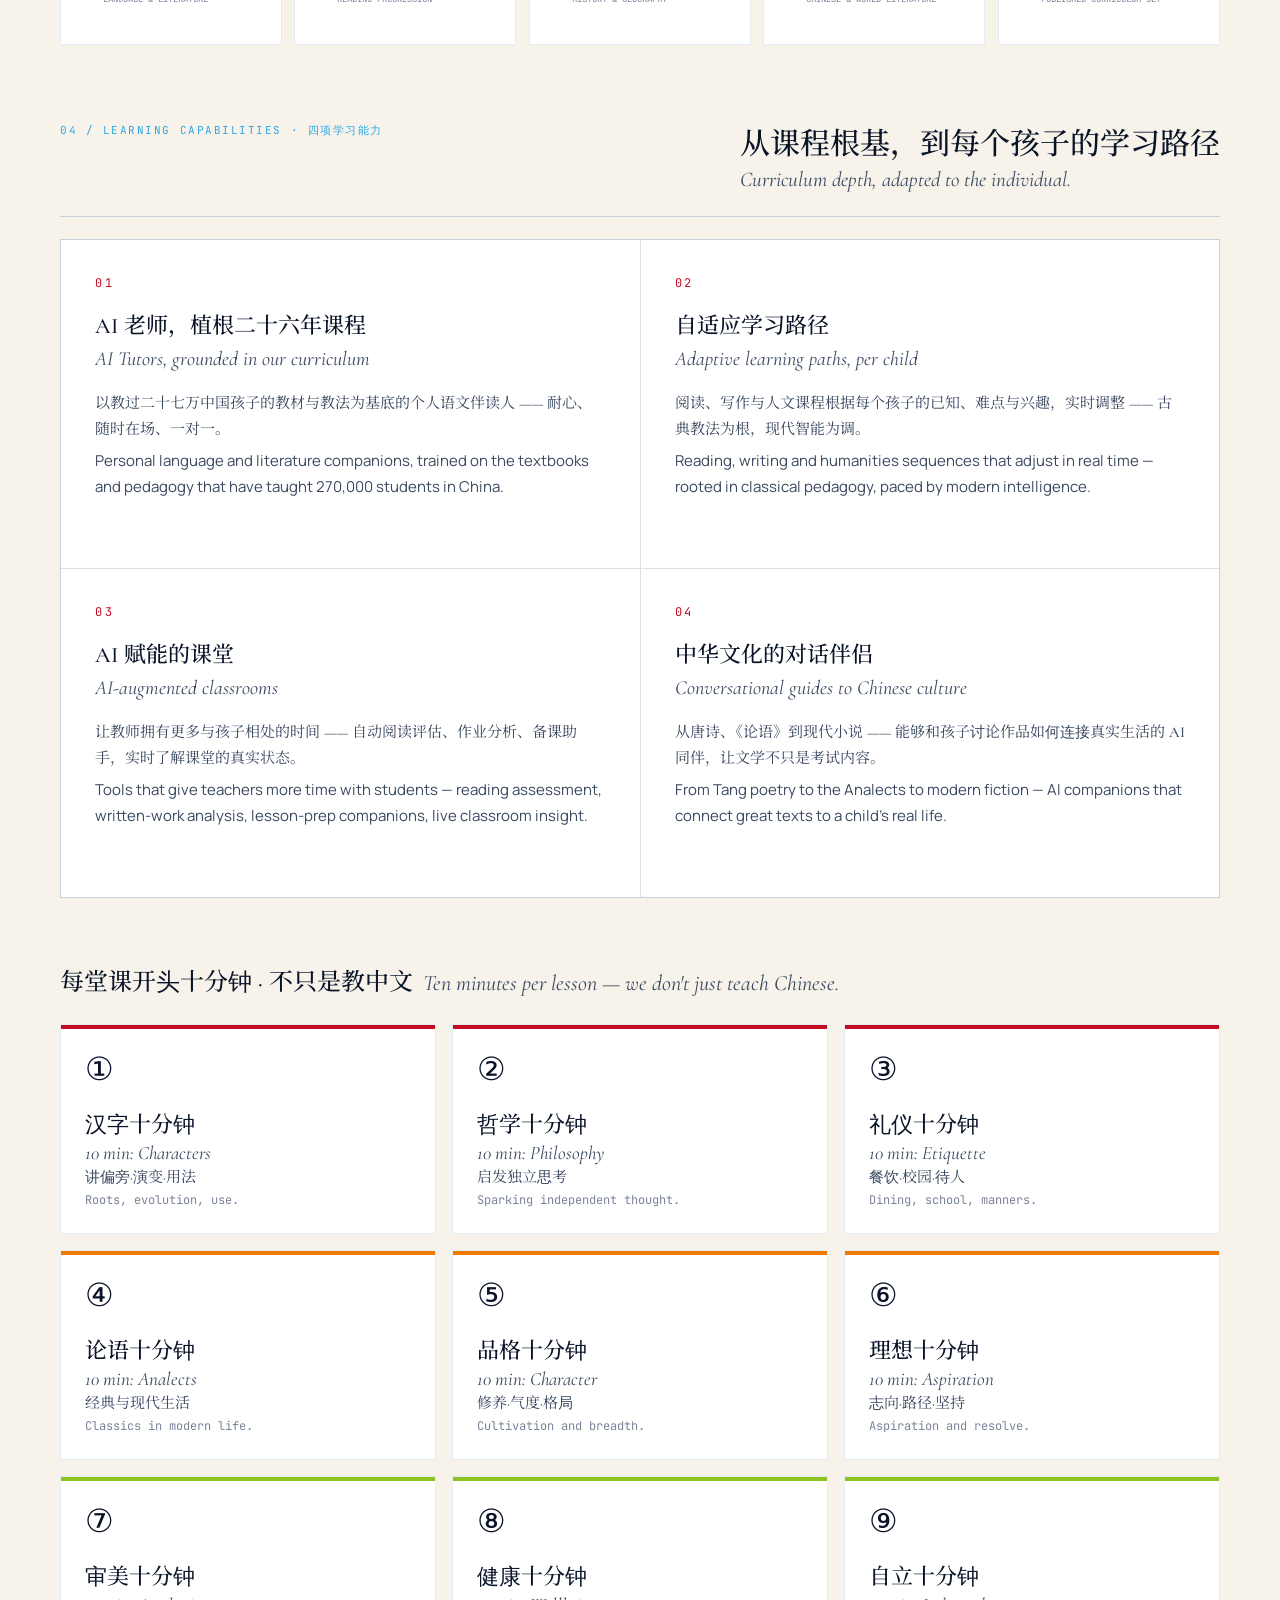
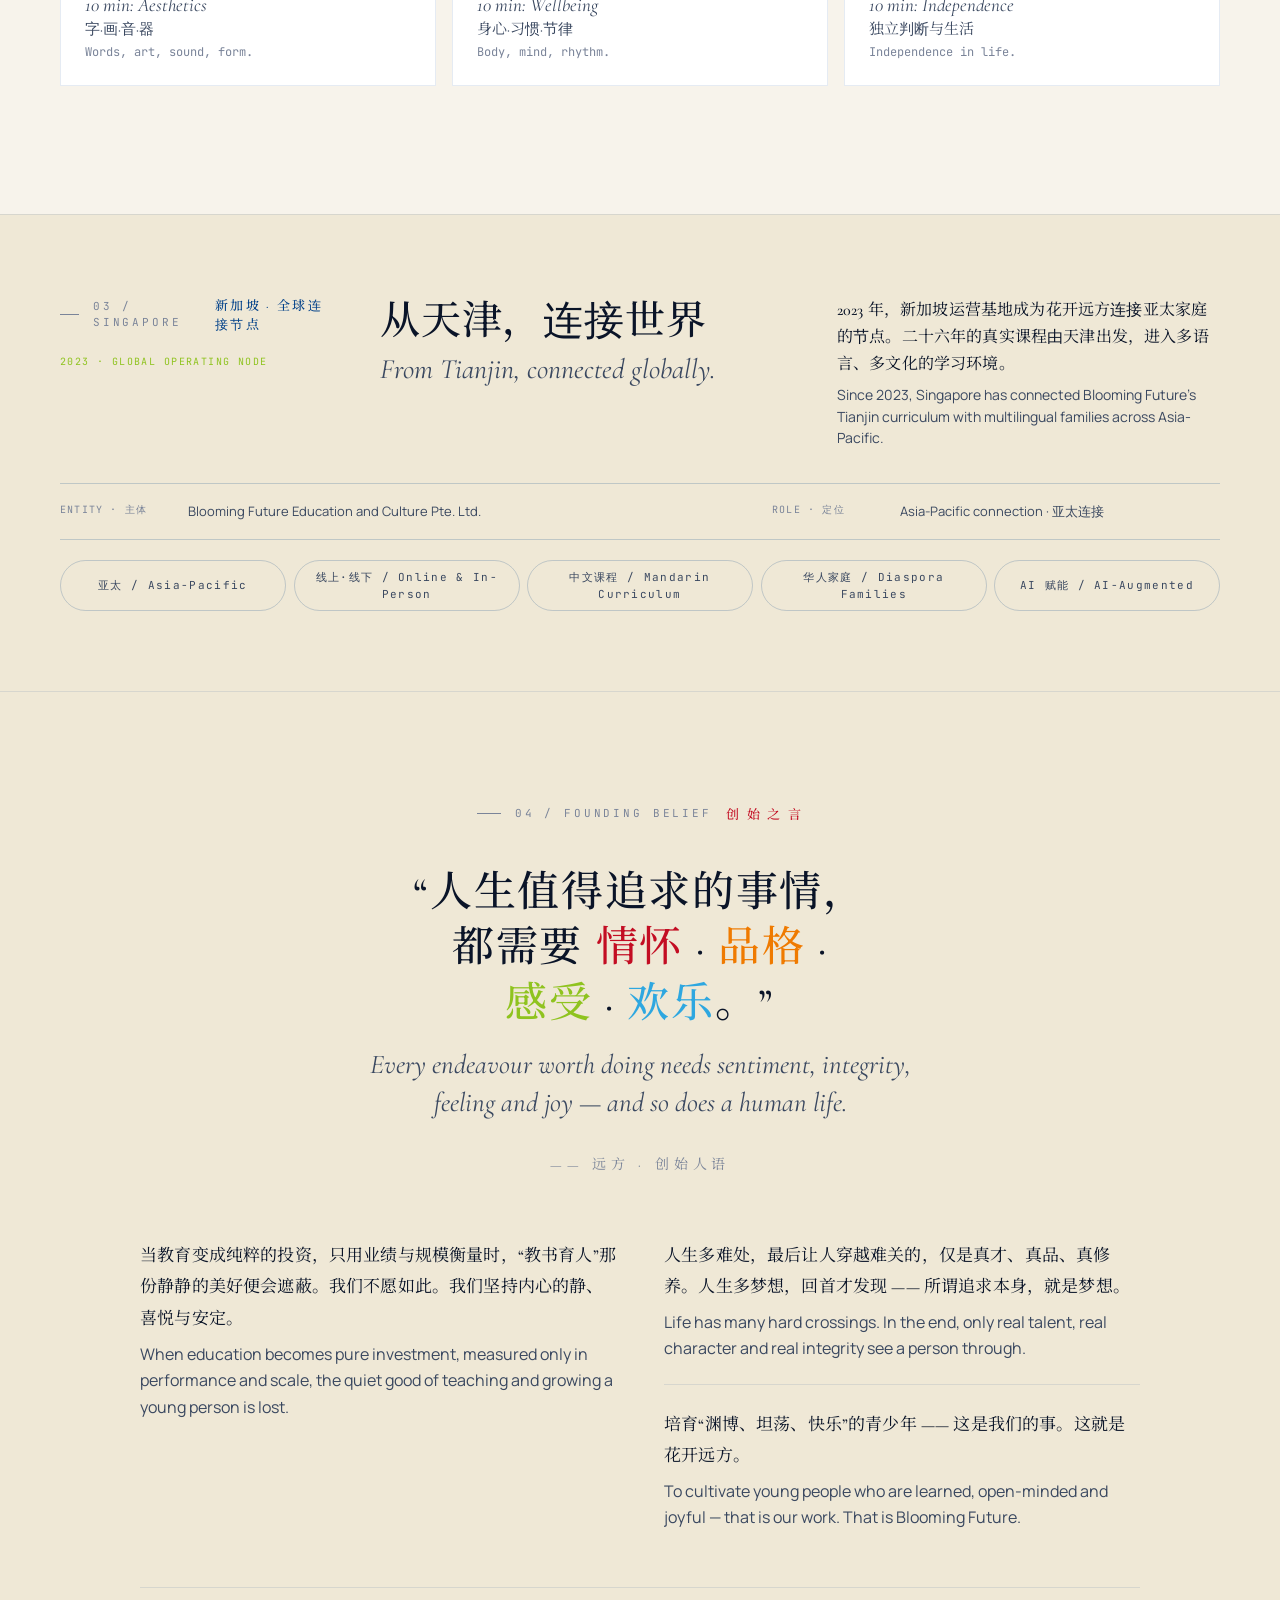
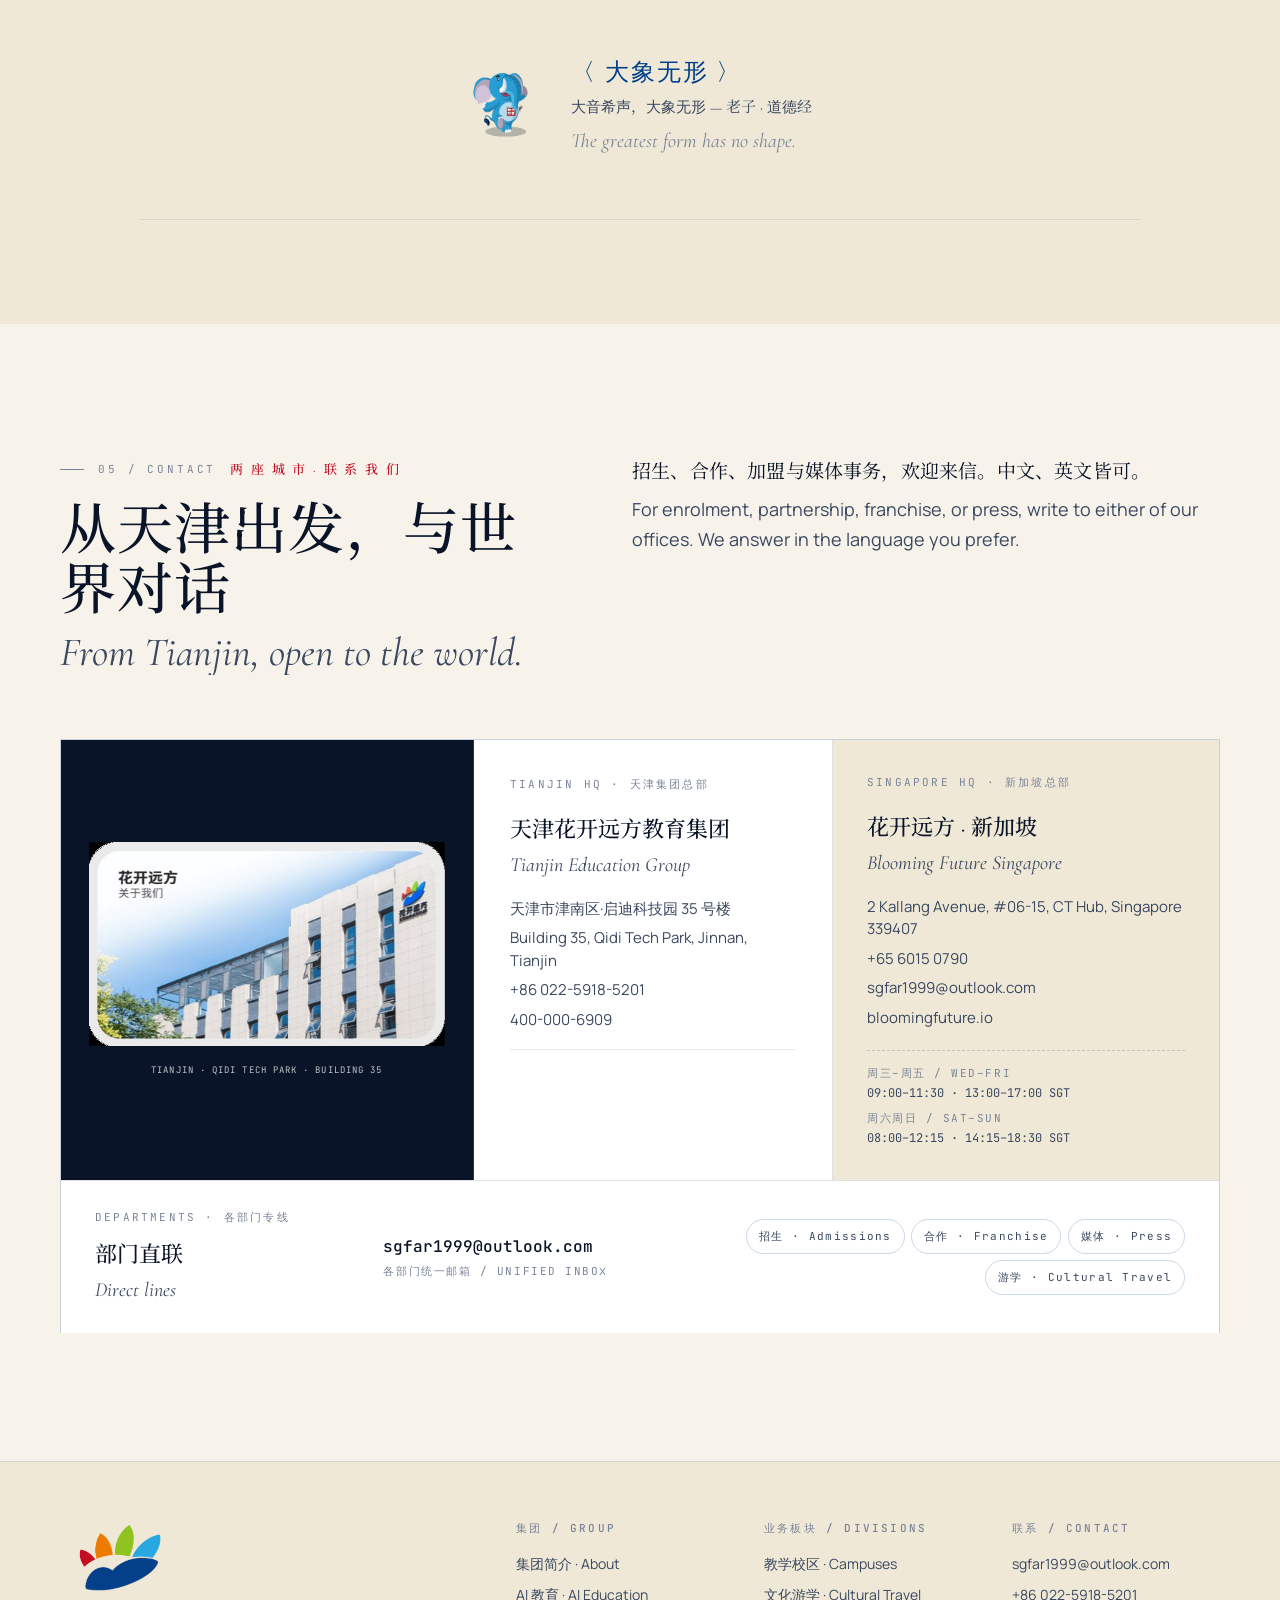
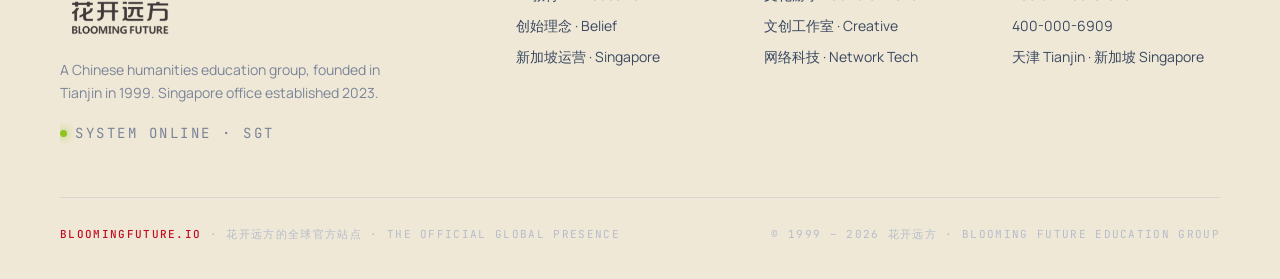
==== commit be46d62f: "存档: T10 全站 motion engine" ====
--- a/index.html
+++ b/index.html
@@ -6,7 +6,9 @@
   <title>Blooming Future — 花开远方 · Since 1999</title>
   <meta name="description" content="花开远方 Blooming Future：1999 年创立于天津的中文人文教育集团，2023 年设立新加坡运营基地，将 26 年华文教育经验与 AI 技术结合，服务全球华人家庭。">
   <link rel="stylesheet" href="/assets/css/main.css?v=2.0.0">
+  <link rel="stylesheet" href="/assets/css/motion.css?v=2.1.0-r1">
   <script src="/assets/js/main.js?v=2.0.0" defer></script>
+  <script src="/assets/js/motion.js?v=2.1.0-r3" defer></script>
 </head>
 <body>
   <nav class="nav" id="nav" aria-label="Primary navigation">
--- a/assets/css/motion.css
+++ b/assets/css/motion.css
@@ -0,0 +1,333 @@
+.motion-ready .motion-copy {
+  --motion-delay: calc(var(--motion-order, 0) * 55ms);
+  opacity: 0;
+  transform: translate3d(0, 28px, 0) skewY(1.5deg);
+  filter: blur(9px);
+  will-change: transform, opacity, filter, clip-path;
+}
+
+.motion-ready .motion-copy.is-seen {
+  animation: motionTextEnter 820ms cubic-bezier(.16, 1, .3, 1) both;
+  animation-delay: var(--motion-delay);
+}
+
+@keyframes motionTextEnter {
+  0% {
+    opacity: 0;
+    transform: translate3d(0, 28px, 0) skewY(1.5deg);
+    filter: blur(9px);
+    clip-path: inset(0 0 100% 0);
+  }
+  58% { opacity: 1; }
+  100% {
+    opacity: 1;
+    transform: translate3d(0, 0, 0) skewY(0);
+    filter: blur(0);
+    clip-path: inset(0);
+  }
+}
+
+.motion-glyph {
+  position: relative;
+  display: inline-block;
+  opacity: 0;
+  transform: translate3d(0, .65em, 0) rotateX(-70deg);
+  transform-origin: 50% 100%;
+}
+
+.motion-sr {
+  position: absolute;
+  width: 1px;
+  height: 1px;
+  padding: 0;
+  margin: -1px;
+  overflow: hidden;
+  clip: rect(0, 0, 0, 0);
+  white-space: nowrap;
+  border: 0;
+}
+
+.is-seen .motion-glyph {
+  animation: motionGlyphDecode 640ms cubic-bezier(.16, 1, .3, 1) both;
+  animation-delay: calc(var(--glyph-index) * 28ms + var(--motion-delay, 0ms));
+}
+
+.motion-glyph::before {
+  content: attr(data-decoy);
+  position: absolute;
+  inset: 0;
+  color: var(--glyph-color, var(--bf-blue));
+  opacity: .8;
+  transform: translateX(.13em);
+}
+
+.is-seen .motion-glyph::before {
+  animation: motionGlyphGhost 430ms steps(3, end) both;
+  animation-delay: calc(var(--glyph-index) * 28ms);
+}
+
+@keyframes motionGlyphDecode {
+  0% { opacity: 0; transform: translate3d(0, .65em, 0) rotateX(-70deg); }
+  45% { opacity: 1; color: var(--glyph-color, var(--bf-blue)); }
+  100% { opacity: 1; transform: translate3d(0, 0, 0) rotateX(0); }
+}
+
+@keyframes motionGlyphGhost {
+  0%, 65% { opacity: .8; transform: translateX(.13em); }
+  35% { color: var(--bf-red); transform: translateX(-.13em); }
+  100% { opacity: 0; transform: translateX(0); }
+}
+
+.hero-display.is-seen > span {
+  display: inline-block;
+  animation: motionHeroLetter 980ms cubic-bezier(.16, 1, .3, 1) both;
+}
+
+.hero-display.is-seen > span:nth-child(2) { animation-delay: 70ms; }
+.hero-display.is-seen > span:nth-child(3) { animation-delay: 140ms; }
+.hero-display.is-seen > span:nth-child(4) { animation-delay: 210ms; }
+
+@keyframes motionHeroLetter {
+  0% { opacity: 0; transform: translate3d(0, 70px, 0) scale(.82); filter: blur(16px); text-shadow: 12px 0 var(--bf-red), -12px 0 var(--bf-blue); }
+  48% { opacity: 1; text-shadow: 5px 0 var(--bf-orange), -5px 0 var(--bf-green); }
+  100% { opacity: 1; transform: none; filter: none; text-shadow: none; }
+}
+
+.motion-magnet {
+  --magnet-x: 0px;
+  --magnet-y: 0px;
+  translate: var(--magnet-x) var(--magnet-y);
+  transition: translate 180ms cubic-bezier(.16, 1, .3, 1), color 180ms ease;
+}
+
+.motion-cursor-canvas {
+  position: fixed;
+  inset: 0;
+  width: 100%;
+  height: 100%;
+  z-index: 80;
+  pointer-events: none;
+}
+
+.motion-cursor {
+  position: fixed;
+  top: 0;
+  left: 0;
+  width: 24px;
+  height: 24px;
+  z-index: 81;
+  pointer-events: none;
+  border: 1px solid var(--bf-blue);
+  border-radius: 50%;
+  opacity: 0;
+  transform: translate3d(-100px, -100px, 0) rotate(0deg);
+  transition: width 180ms ease, height 180ms ease, border-color 180ms ease, opacity 120ms ease;
+  animation: motionCursorSpectrum 2.4s steps(5, end) infinite;
+}
+
+.motion-cursor::before,
+.motion-cursor::after {
+  content: "";
+  position: absolute;
+  top: 50%;
+  left: 50%;
+  background: currentColor;
+  transform: translate(-50%, -50%);
+}
+
+.motion-cursor::before { width: 32px; height: 1px; }
+.motion-cursor::after { width: 1px; height: 32px; }
+.motion-cursor.is-visible { opacity: .9; }
+.motion-cursor.is-interactive { width: 42px; height: 42px; border-color: var(--bf-red); }
+
+@keyframes motionCursorSpectrum {
+  0% { color: var(--bf-red); border-color: var(--bf-red); }
+  20% { color: var(--bf-orange); border-color: var(--bf-orange); }
+  40% { color: var(--bf-green); border-color: var(--bf-green); }
+  60% { color: var(--bf-blue); border-color: var(--bf-blue); }
+  80%, 100% { color: var(--bf-navy); border-color: var(--bf-navy); }
+}
+
+.motion-image-ghost {
+  position: fixed;
+  top: 0;
+  left: 0;
+  z-index: 79;
+  display: none;
+  pointer-events: none;
+}
+
+.motion-image-shell {
+  --tilt-x: 0deg;
+  --tilt-y: 0deg;
+  --light-x: 50%;
+  position: relative;
+  display: block;
+  max-width: 100%;
+  overflow: hidden;
+  isolation: isolate;
+  perspective: 900px;
+}
+
+.brand .motion-image-shell { width: 92px; }
+.foot-brand > a .motion-image-shell { width: 120px; }
+.evidence-grid .motion-image-shell,
+.textbook-image .motion-image-shell,
+.contact-photo .motion-image-shell { width: 100%; }
+.evidence-feature .motion-image-shell { max-width: 560px; }
+.textbook-image .motion-image-shell,
+.credential-icon .motion-image-shell { width: 100%; height: 100%; }
+.mascot-callout .motion-image-shell { width: 80px; height: 80px; flex: 0 0 80px; }
+
+.motion-image-shell::before {
+  content: "";
+  position: absolute;
+  inset: 0;
+  z-index: 3;
+  pointer-events: none;
+  background: linear-gradient(90deg, var(--bf-red) 0 20%, var(--bf-orange) 20% 40%, var(--bf-green) 40% 60%, var(--bf-blue) 60% 80%, var(--bf-navy) 80%);
+  transform-origin: right;
+}
+
+.motion-image-shell::after {
+  content: "";
+  position: absolute;
+  z-index: 4;
+  top: 0;
+  bottom: 0;
+  left: var(--light-x);
+  width: 2px;
+  pointer-events: none;
+  opacity: 0;
+  background: var(--bf-green);
+  box-shadow: -7px 0 var(--bf-blue), 7px 0 var(--bf-red);
+}
+
+.motion-image {
+  position: relative;
+  z-index: 1;
+  clip-path: inset(0 100% 0 0);
+  transform: perspective(900px) rotateX(0) rotateY(0) scale(1);
+  transform-origin: center;
+  transition: transform 260ms cubic-bezier(.16, 1, .3, 1), filter 180ms ease;
+  will-change: transform, clip-path;
+}
+
+.motion-image-shell.is-seen::before {
+  animation: motionColorShutter 900ms cubic-bezier(.76, 0, .24, 1) both;
+  animation-delay: calc(var(--image-order) * 80ms);
+}
+
+.motion-image-shell.is-seen .motion-image {
+  animation: motionImageReveal 920ms cubic-bezier(.16, 1, .3, 1) both;
+  animation-delay: calc(var(--image-order) * 80ms + 80ms);
+}
+
+.motion-image-shell.is-motion-hover .motion-image {
+  transform: perspective(900px) rotateX(var(--tilt-x)) rotateY(var(--tilt-y)) scale(1.045);
+  filter: saturate(1.08) contrast(1.03);
+}
+
+.motion-image-shell.is-motion-hover::after {
+  animation: motionImageScan 680ms cubic-bezier(.16, 1, .3, 1) both;
+}
+
+.motion-image.is-glitch { animation: motionImageGlitch 420ms steps(2, end); }
+
+@keyframes motionColorShutter {
+  0% { transform: scaleX(1); }
+  100% { transform: scaleX(0); }
+}
+
+@keyframes motionImageReveal {
+  0% { clip-path: inset(0 100% 0 0); filter: saturate(.3) contrast(1.35); scale: 1.12; }
+  60% { clip-path: inset(0); filter: saturate(1.15) contrast(1.05); }
+  100% { clip-path: inset(0); filter: none; scale: 1; }
+}
+
+@keyframes motionImageScan {
+  0% { opacity: 0; transform: translateX(-34px); }
+  28% { opacity: .85; }
+  100% { opacity: 0; transform: translateX(34px); }
+}
+
+@keyframes motionImageGlitch {
+  0%, 100% { clip-path: inset(0); filter: none; translate: 0; }
+  20% { clip-path: inset(12% 0 62%); filter: saturate(1.8); translate: 7px 0; }
+  42% { clip-path: inset(55% 0 18%); filter: contrast(1.4); translate: -6px 0; }
+  64% { clip-path: inset(30% 0 42%); filter: saturate(1.4); translate: 4px 0; }
+}
+
+.motion-image-ghost.is-active {
+  display: block;
+  object-fit: cover;
+  border: 1px solid var(--ghost-color);
+  box-shadow: 8px 8px 0 var(--ghost-color);
+  animation: motionGhost 600ms cubic-bezier(.16, 1, .3, 1) both;
+}
+
+@keyframes motionGhost {
+  0% { opacity: .8; transform: translate3d(0, 0, 0) rotate(-2deg) scale(.75); clip-path: inset(0 0 100%); }
+  28% { opacity: .72; clip-path: inset(0); }
+  100% { opacity: 0; transform: translate3d(22px, -38px, 0) rotate(4deg) scale(1.08); clip-path: inset(0); }
+}
+
+.motion-surface {
+  --surface-x: 0deg;
+  --surface-y: 0deg;
+  transform-style: preserve-3d;
+}
+
+.motion-surface.is-motion-hover {
+  z-index: 2;
+  transform: perspective(1000px) rotateX(var(--surface-x)) rotateY(var(--surface-y)) translateY(-4px);
+  box-shadow: 0 24px 54px var(--card-shadow);
+}
+
+.about.motion-active .history-timeline,
+.about.motion-active .evidence-grid,
+.ai.motion-active .learning-loop,
+.ai.motion-active .textbook-item,
+.ai.motion-active .ritual-card,
+.singapore.motion-active .sg-tags,
+.philosophy.motion-active .quote-cn,
+.philosophy.motion-active .mascot-callout,
+.contact.motion-active .contact-card { will-change: opacity, transform; }
+
+@media (hover: hover) and (pointer: fine) {
+  html.motion-pointer,
+  html.motion-pointer a,
+  html.motion-pointer button { cursor: none; }
+}
+
+@media (max-width: 820px) {
+  .motion-ready .motion-copy {
+    transform: translate3d(0, 16px, 0);
+    filter: blur(5px);
+  }
+  .motion-cursor-canvas,
+  .motion-cursor,
+  .motion-image-ghost { display: none; }
+  .motion-image-shell.is-motion-hover .motion-image,
+  .motion-surface.is-motion-hover { transform: none; }
+  .motion-signal { display: none; }
+}
+
+@media (prefers-reduced-motion: reduce) {
+  .motion-copy,
+  .motion-glyph,
+  .motion-image,
+  .motion-image-shell,
+  .motion-word,
+  .motion-active * {
+    opacity: 1;
+    transform: none;
+    filter: none;
+    clip-path: none;
+    animation: none;
+    transition: none;
+  }
+  .motion-cursor-canvas,
+  .motion-cursor,
+  .motion-image-ghost { display: none; }
+}
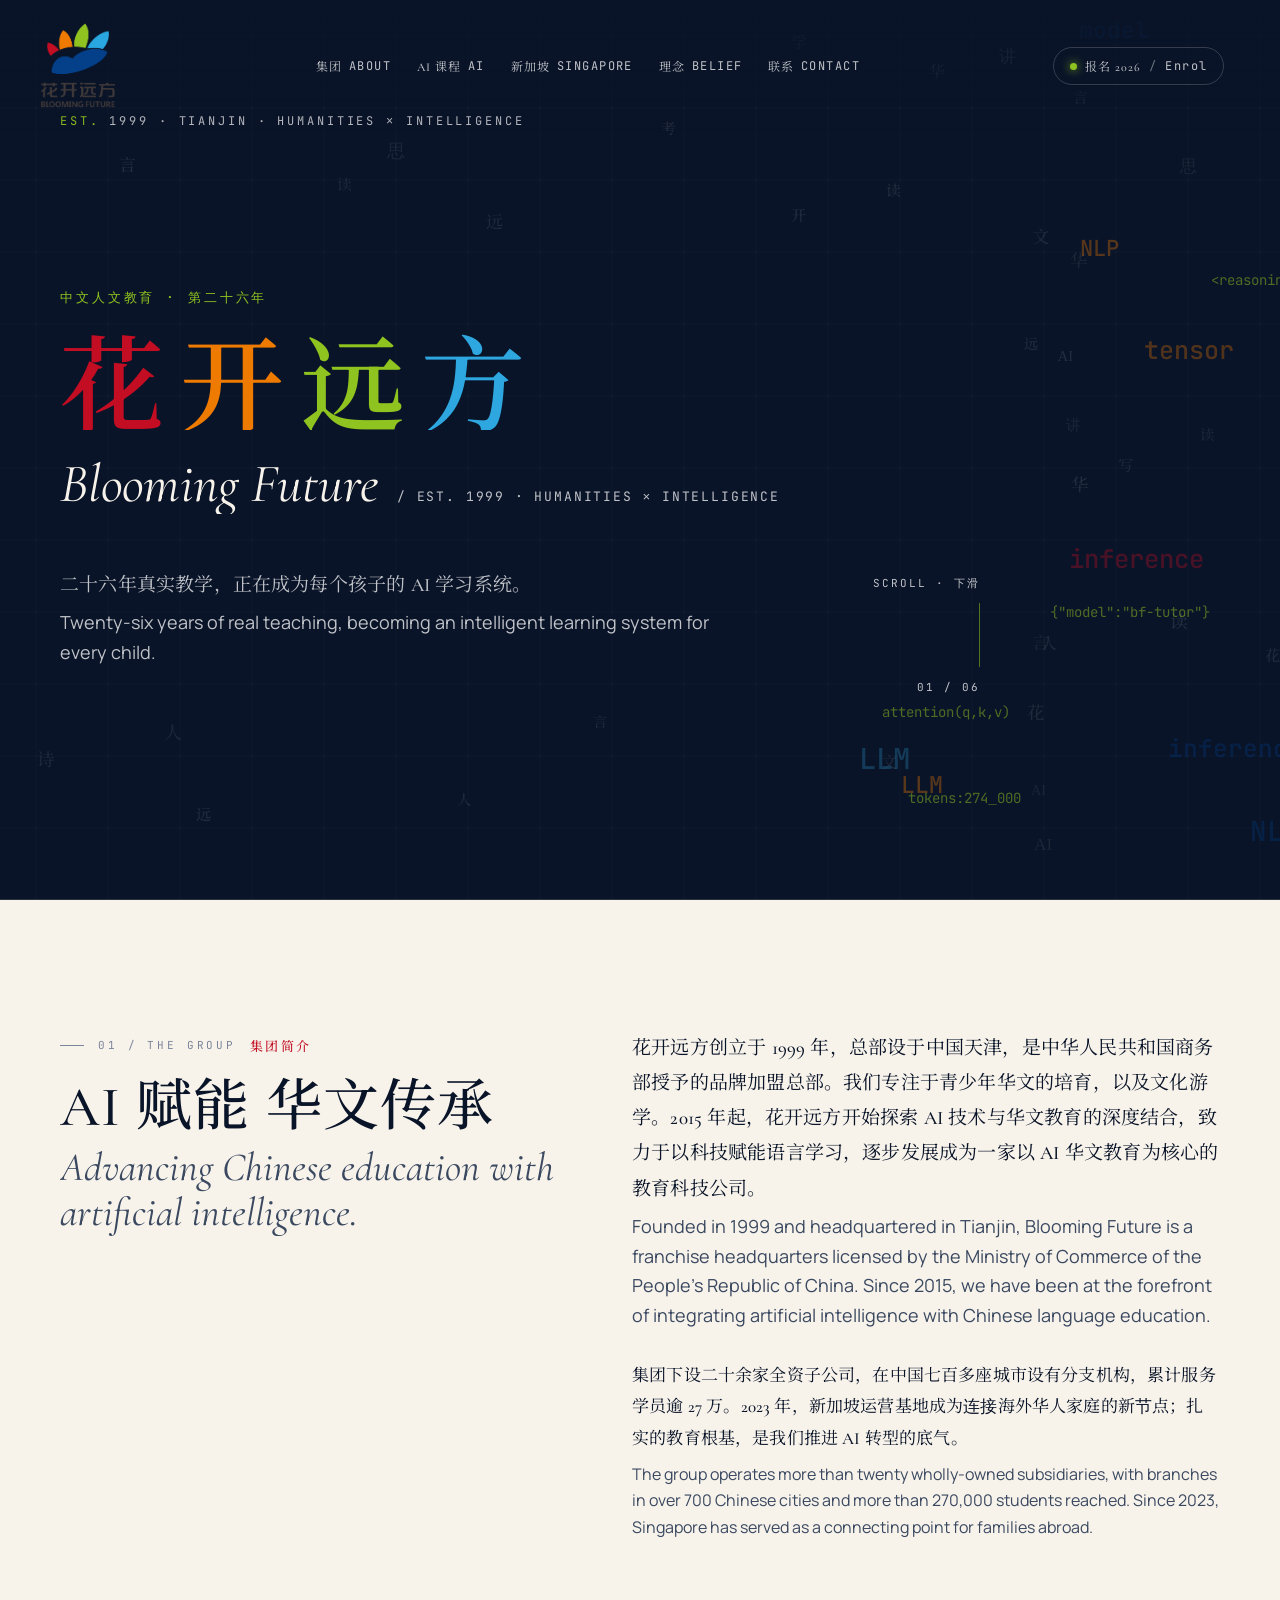
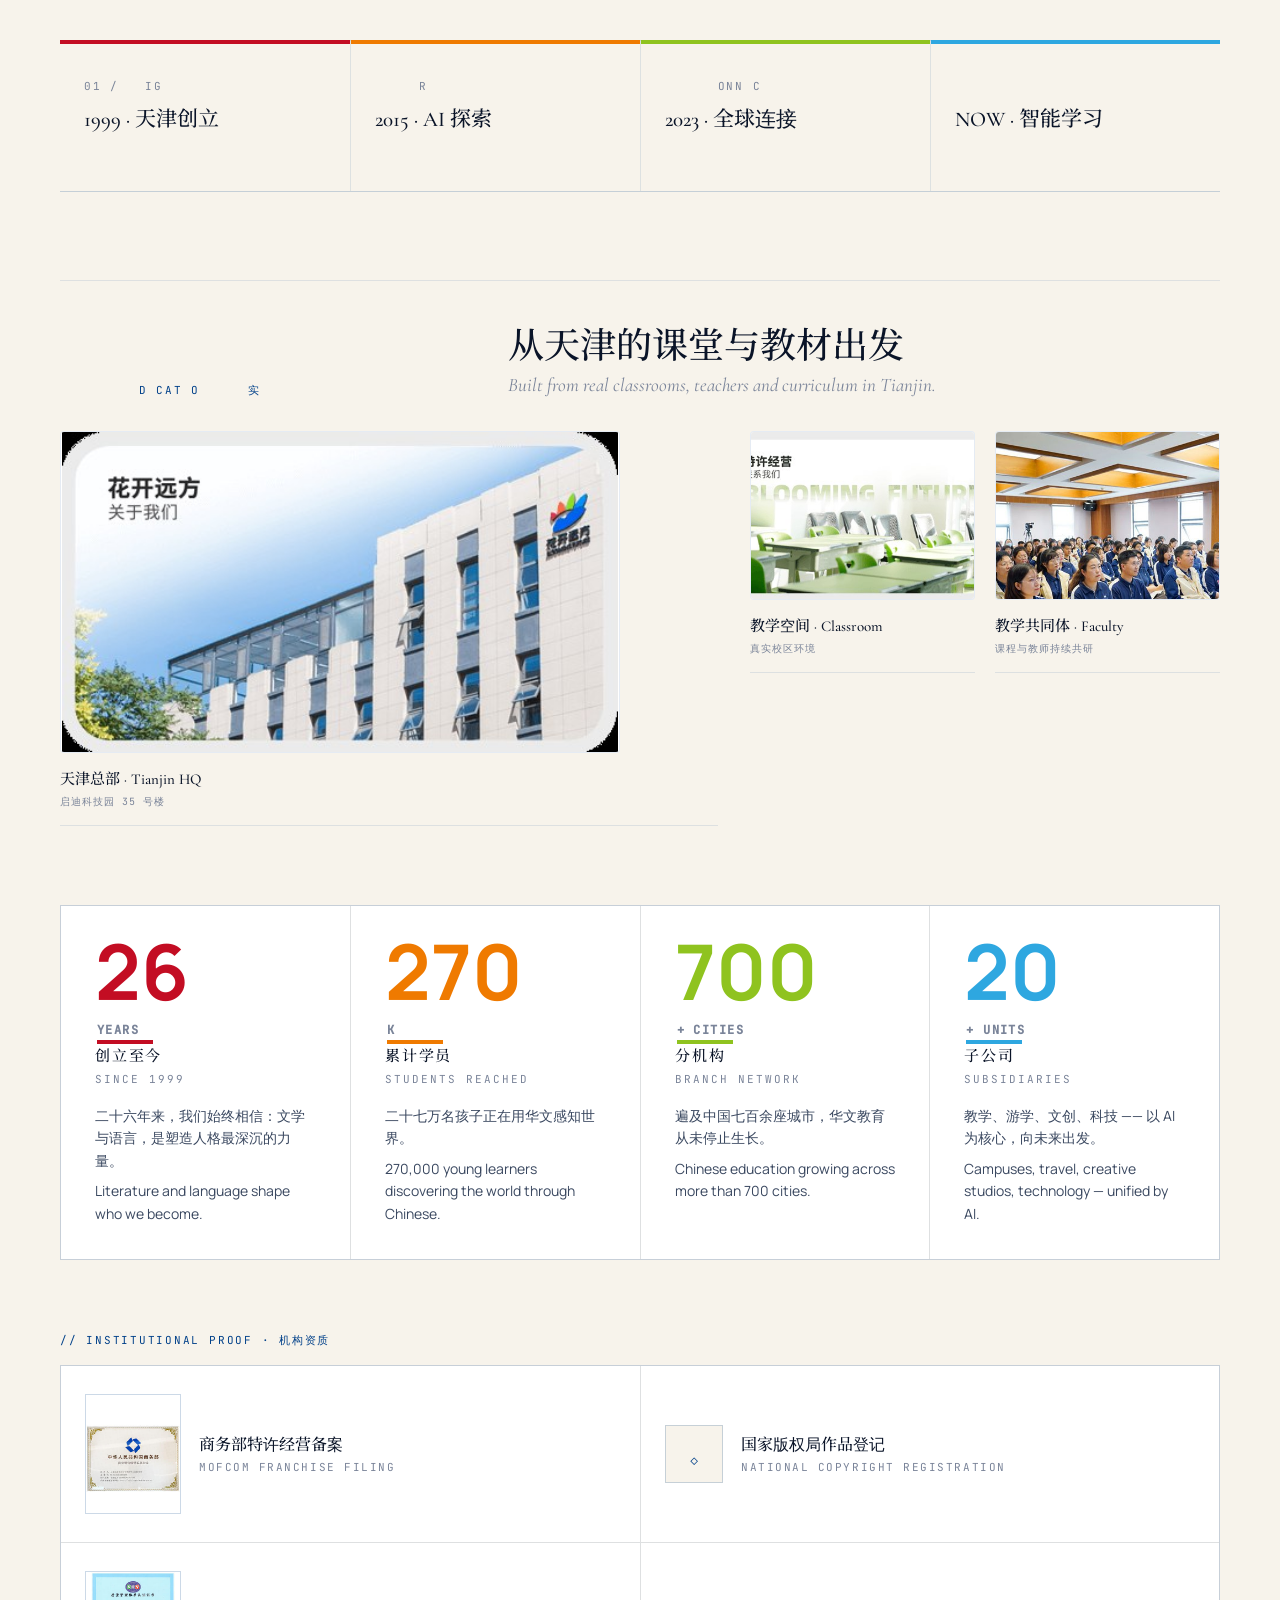
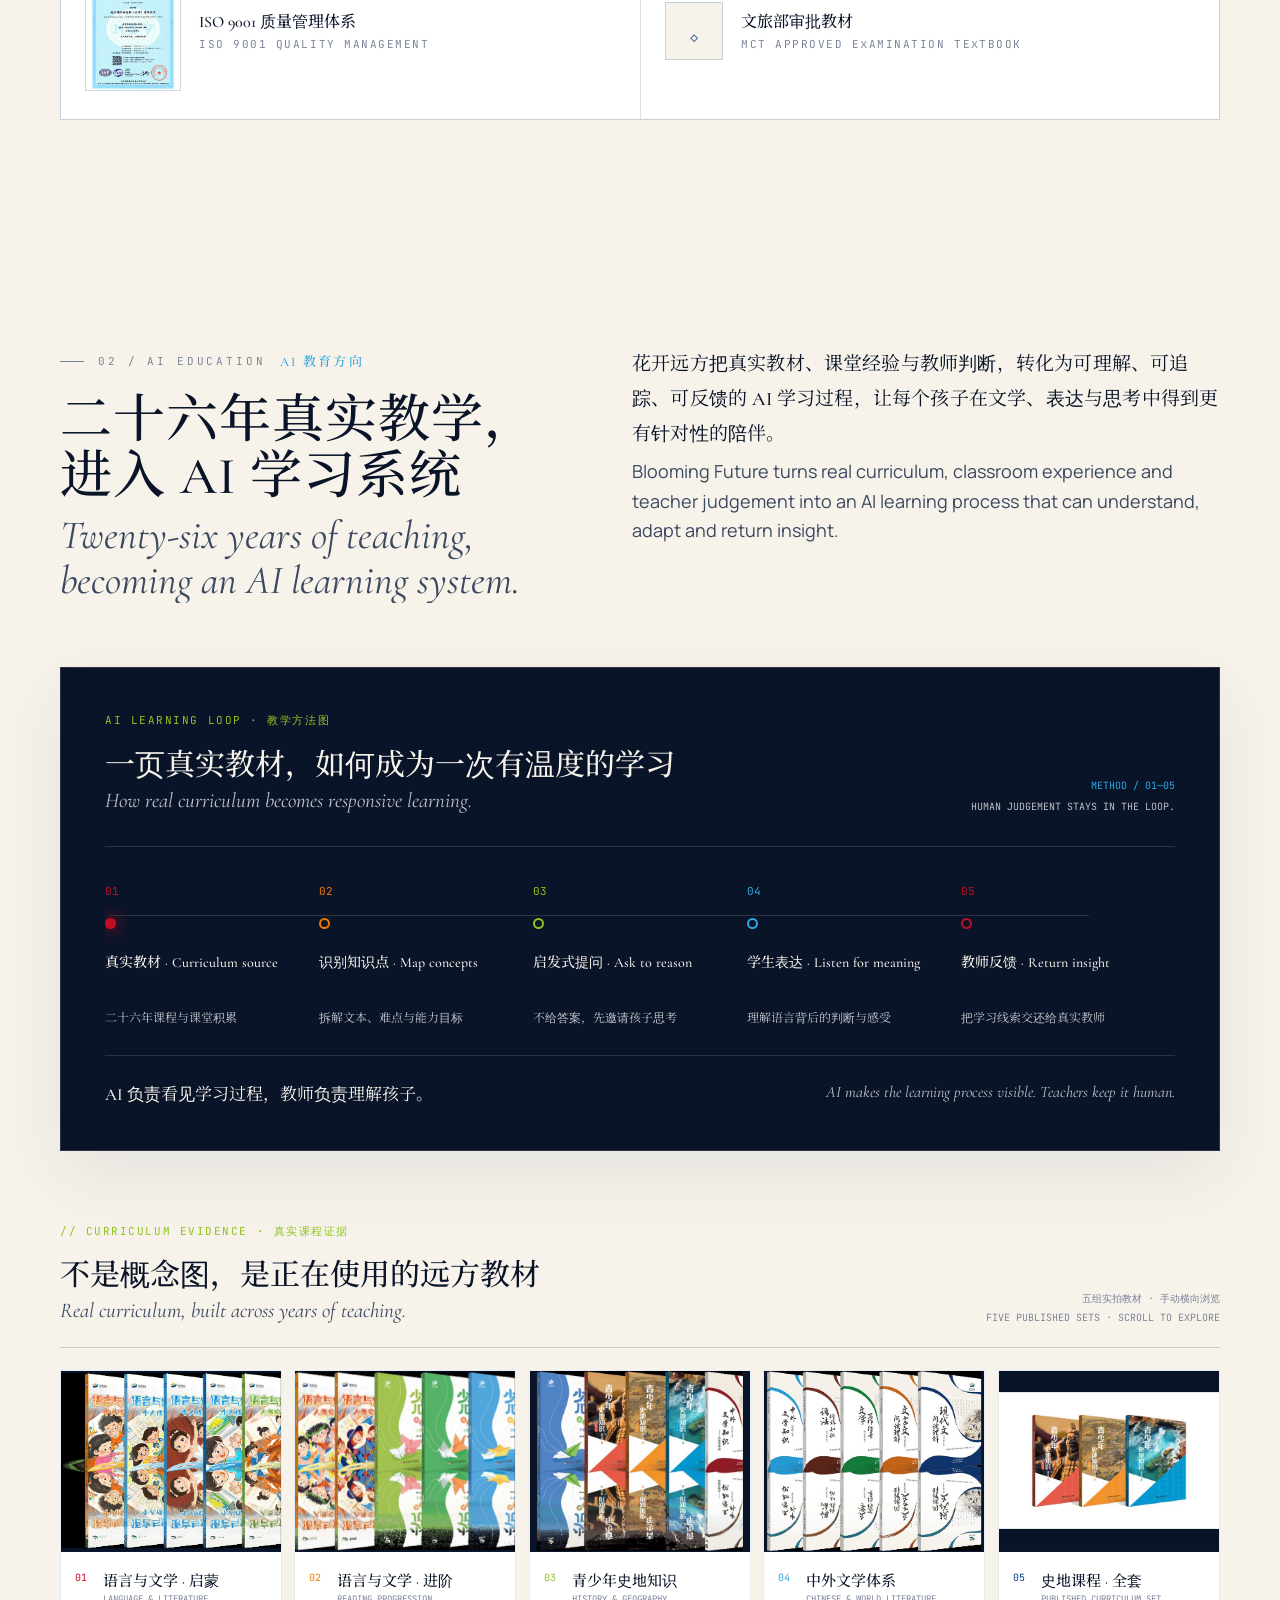
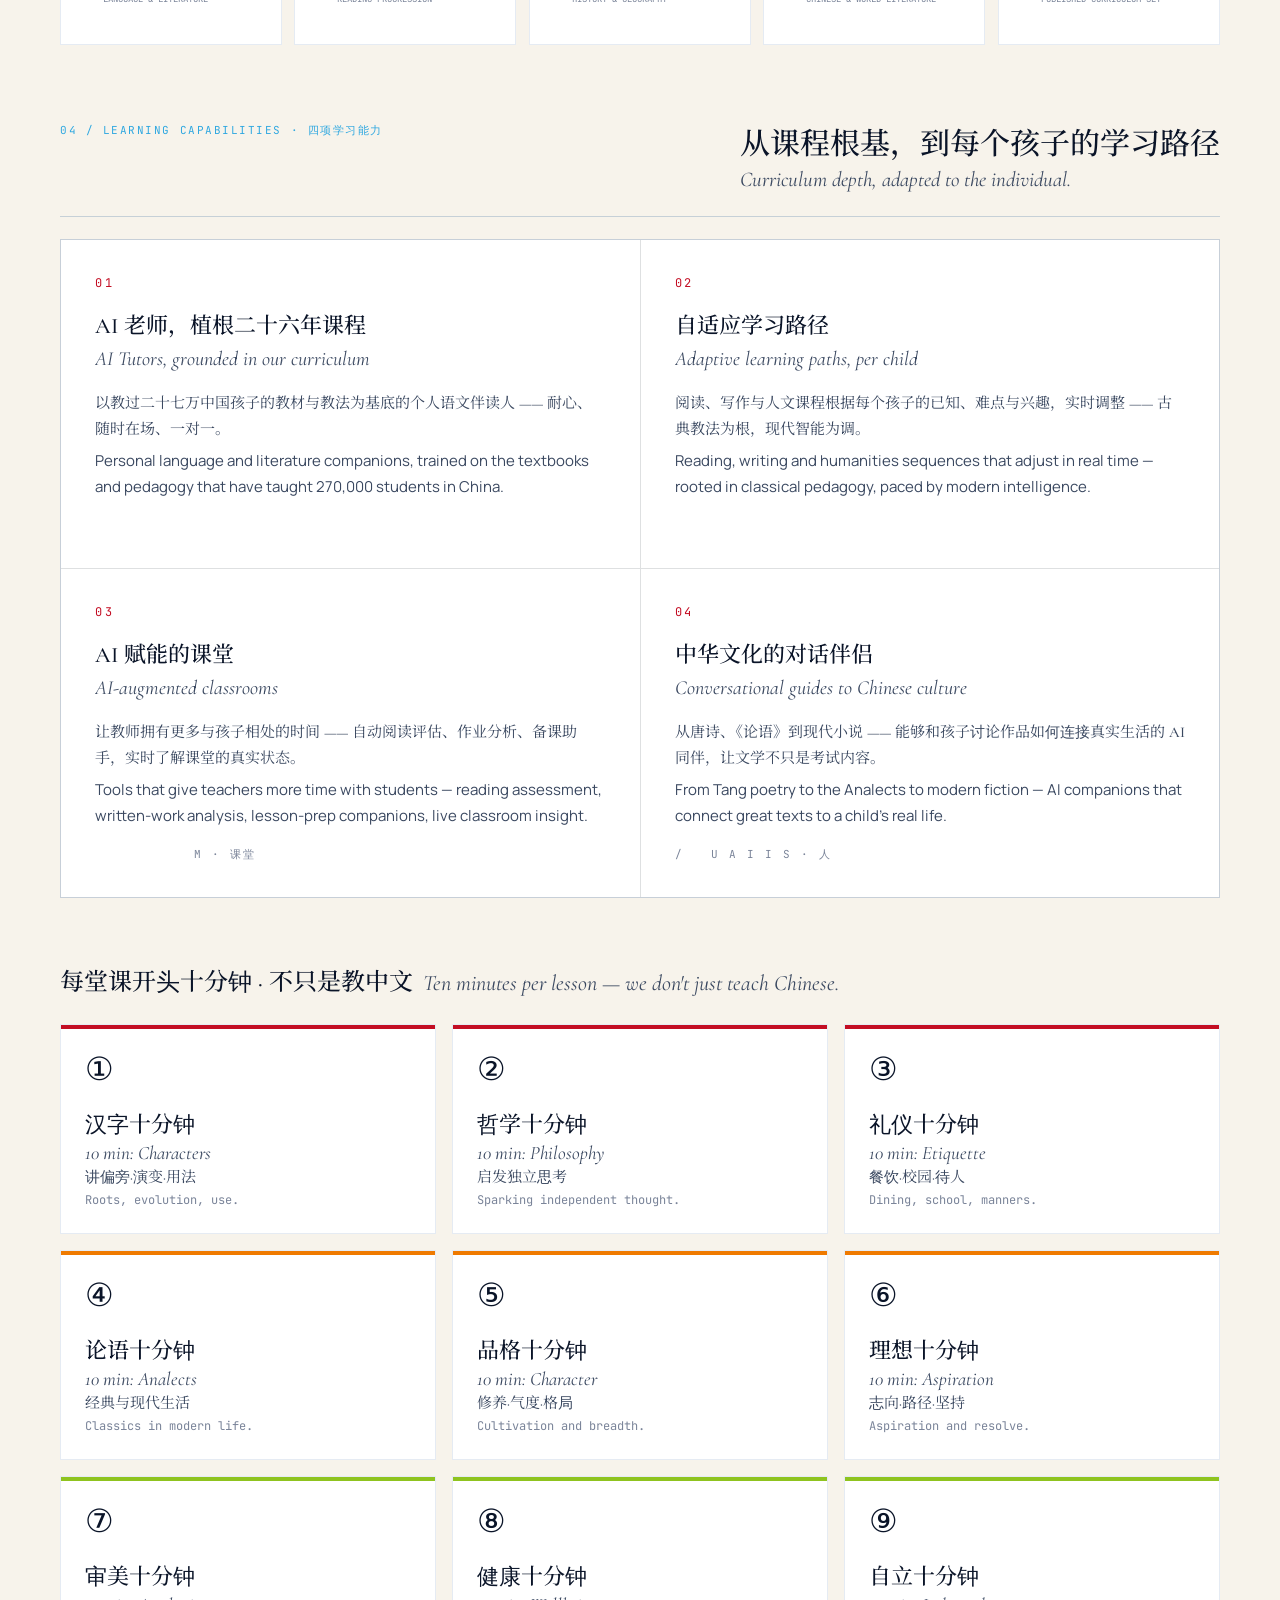
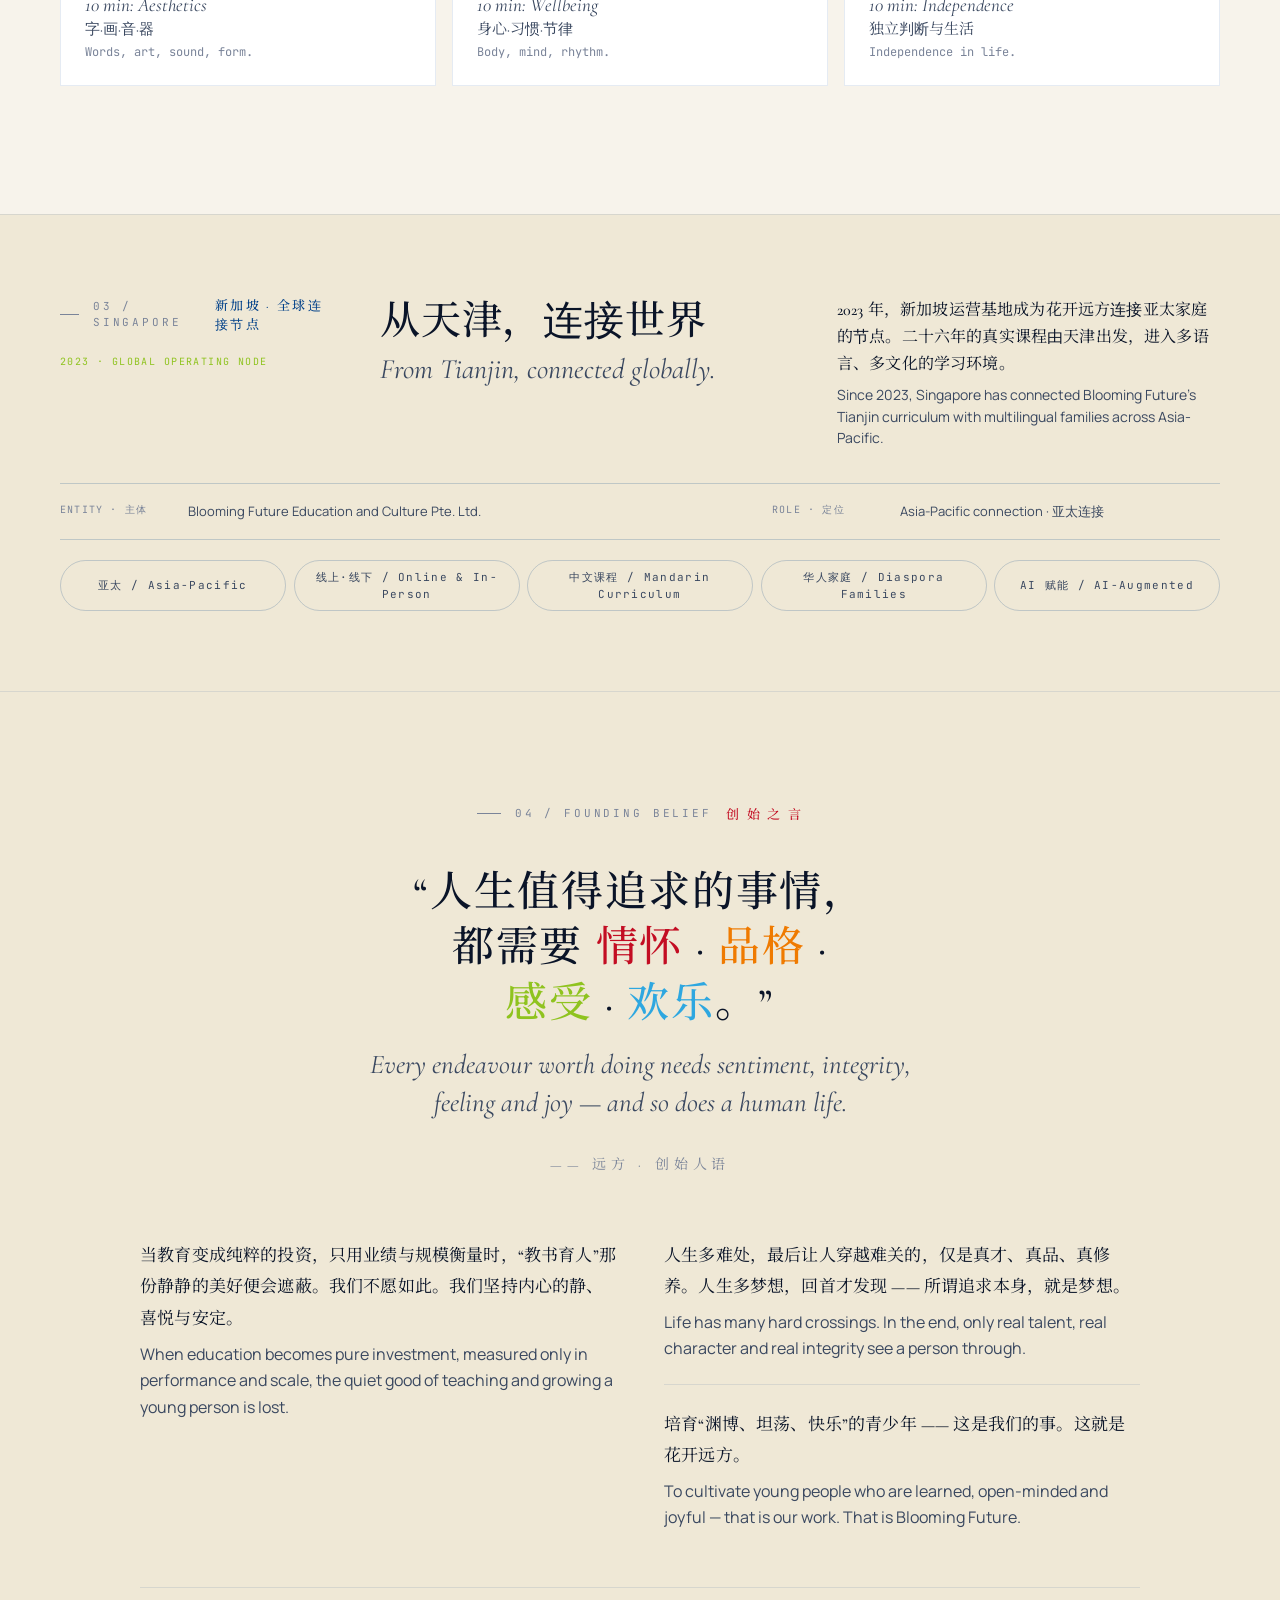
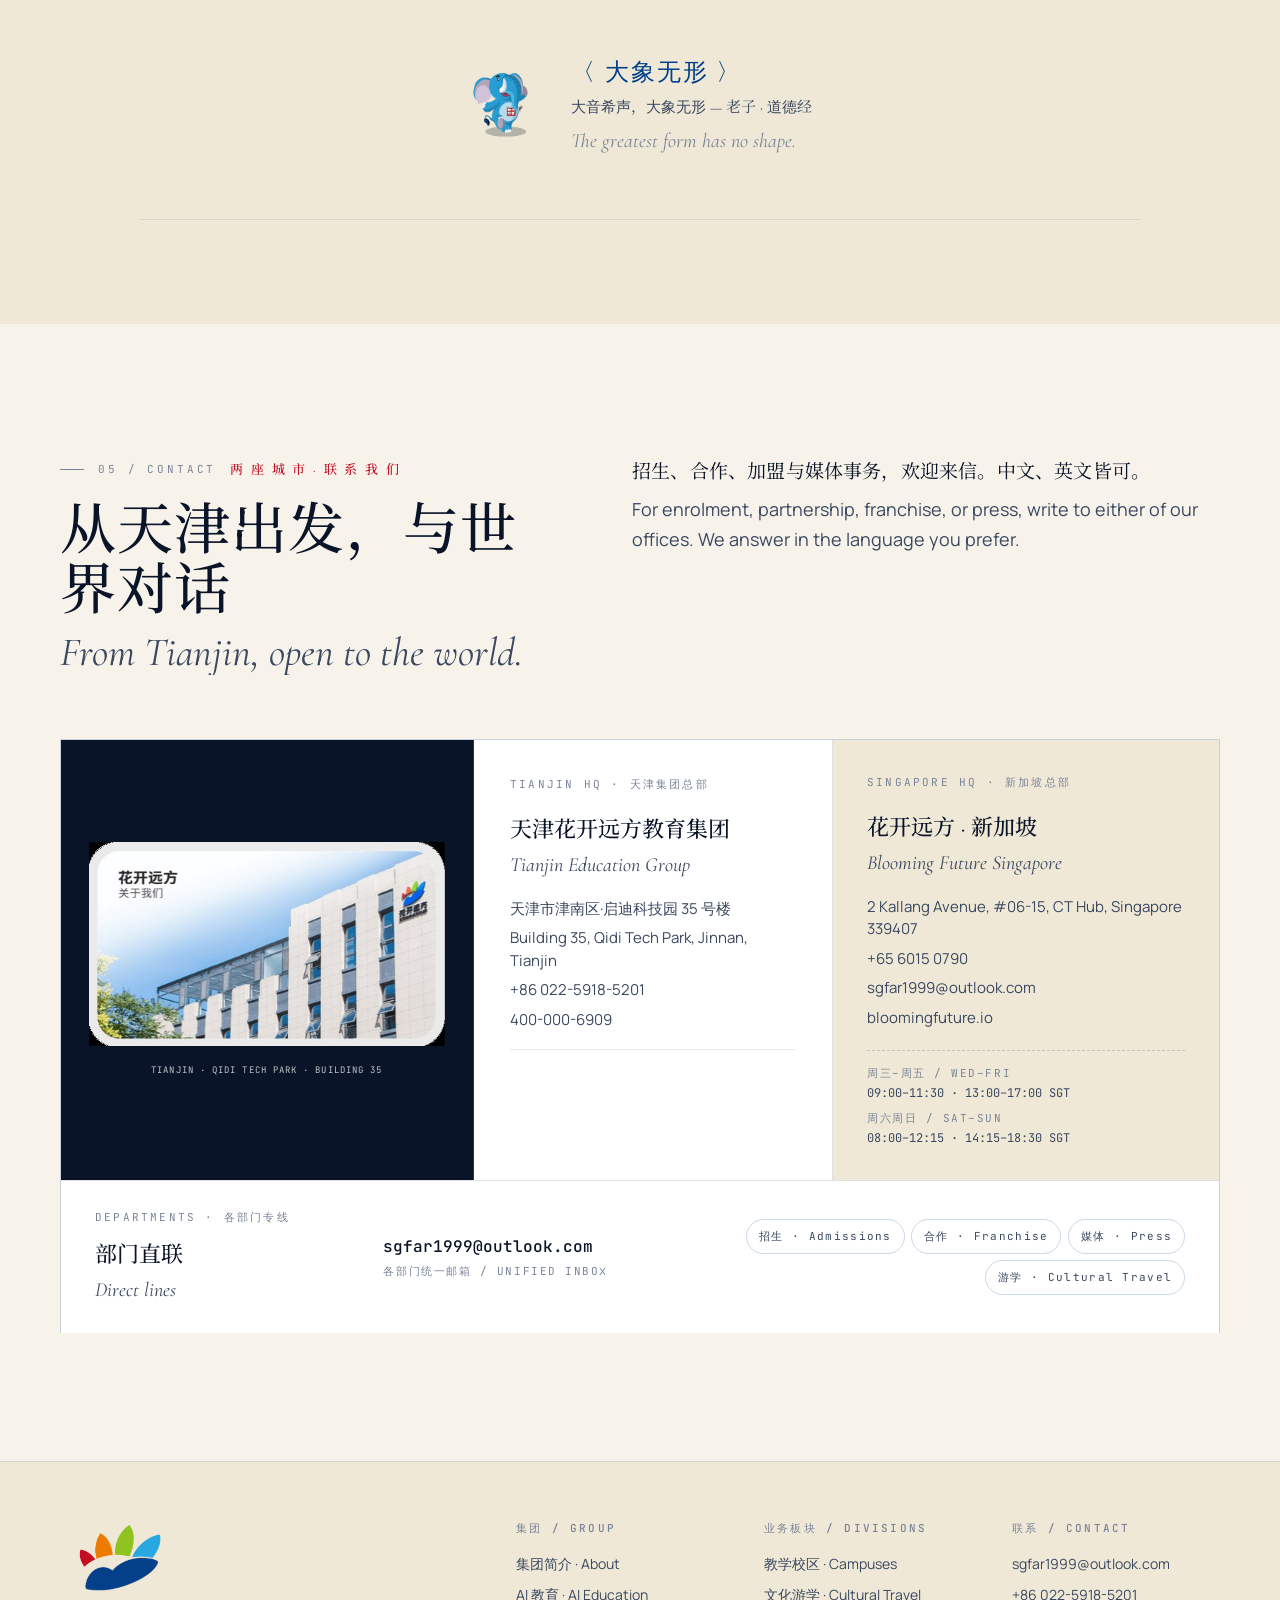
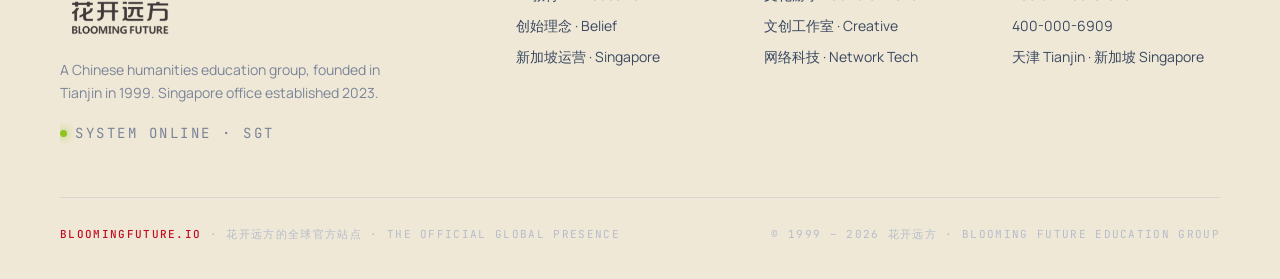
==== commit d348d1d7: "存档: T11 真实图片交互动效" ====
--- a/index.html
+++ b/index.html
@@ -8,7 +8,7 @@
   <link rel="stylesheet" href="/assets/css/main.css?v=2.0.0">
   <link rel="stylesheet" href="/assets/css/motion.css?v=2.1.0-r1">
   <script src="/assets/js/main.js?v=2.0.0" defer></script>
-  <script src="/assets/js/motion.js?v=2.1.0-r3" defer></script>
+  <script src="/assets/js/motion.js?v=2.1.0-r4" defer></script>
 </head>
 <body>
   <nav class="nav" id="nav" aria-label="Primary navigation">
--- a/assets/css/motion.css
+++ b/assets/css/motion.css
@@ -155,6 +155,8 @@
   z-index: 79;
   display: none;
   pointer-events: none;
+  max-height: 96px;
+  contain: layout paint;
 }
 
 .motion-image-shell {
@@ -209,6 +211,7 @@
   clip-path: inset(0 100% 0 0);
   transform: perspective(900px) rotateX(0) rotateY(0) scale(1);
   transform-origin: center;
+  backface-visibility: hidden;
   transition: transform 260ms cubic-bezier(.16, 1, .3, 1), filter 180ms ease;
   will-change: transform, clip-path;
 }
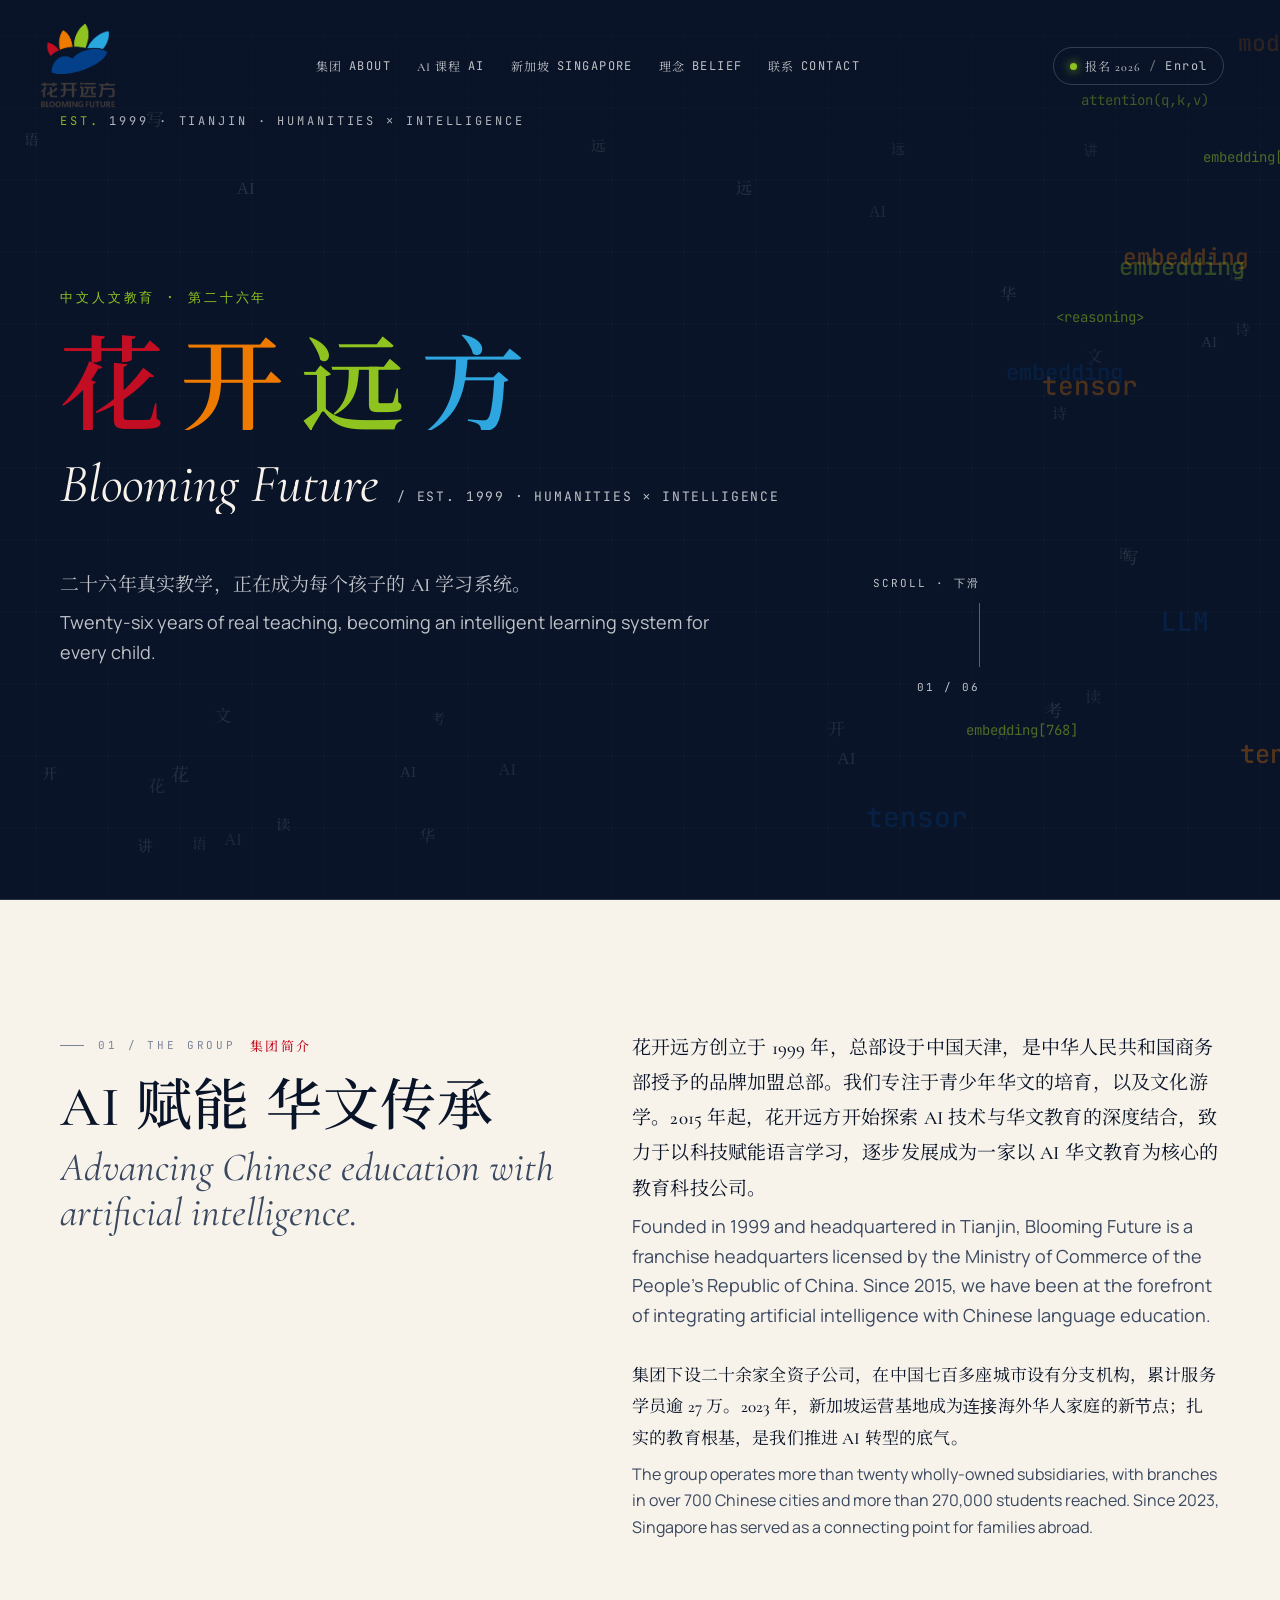
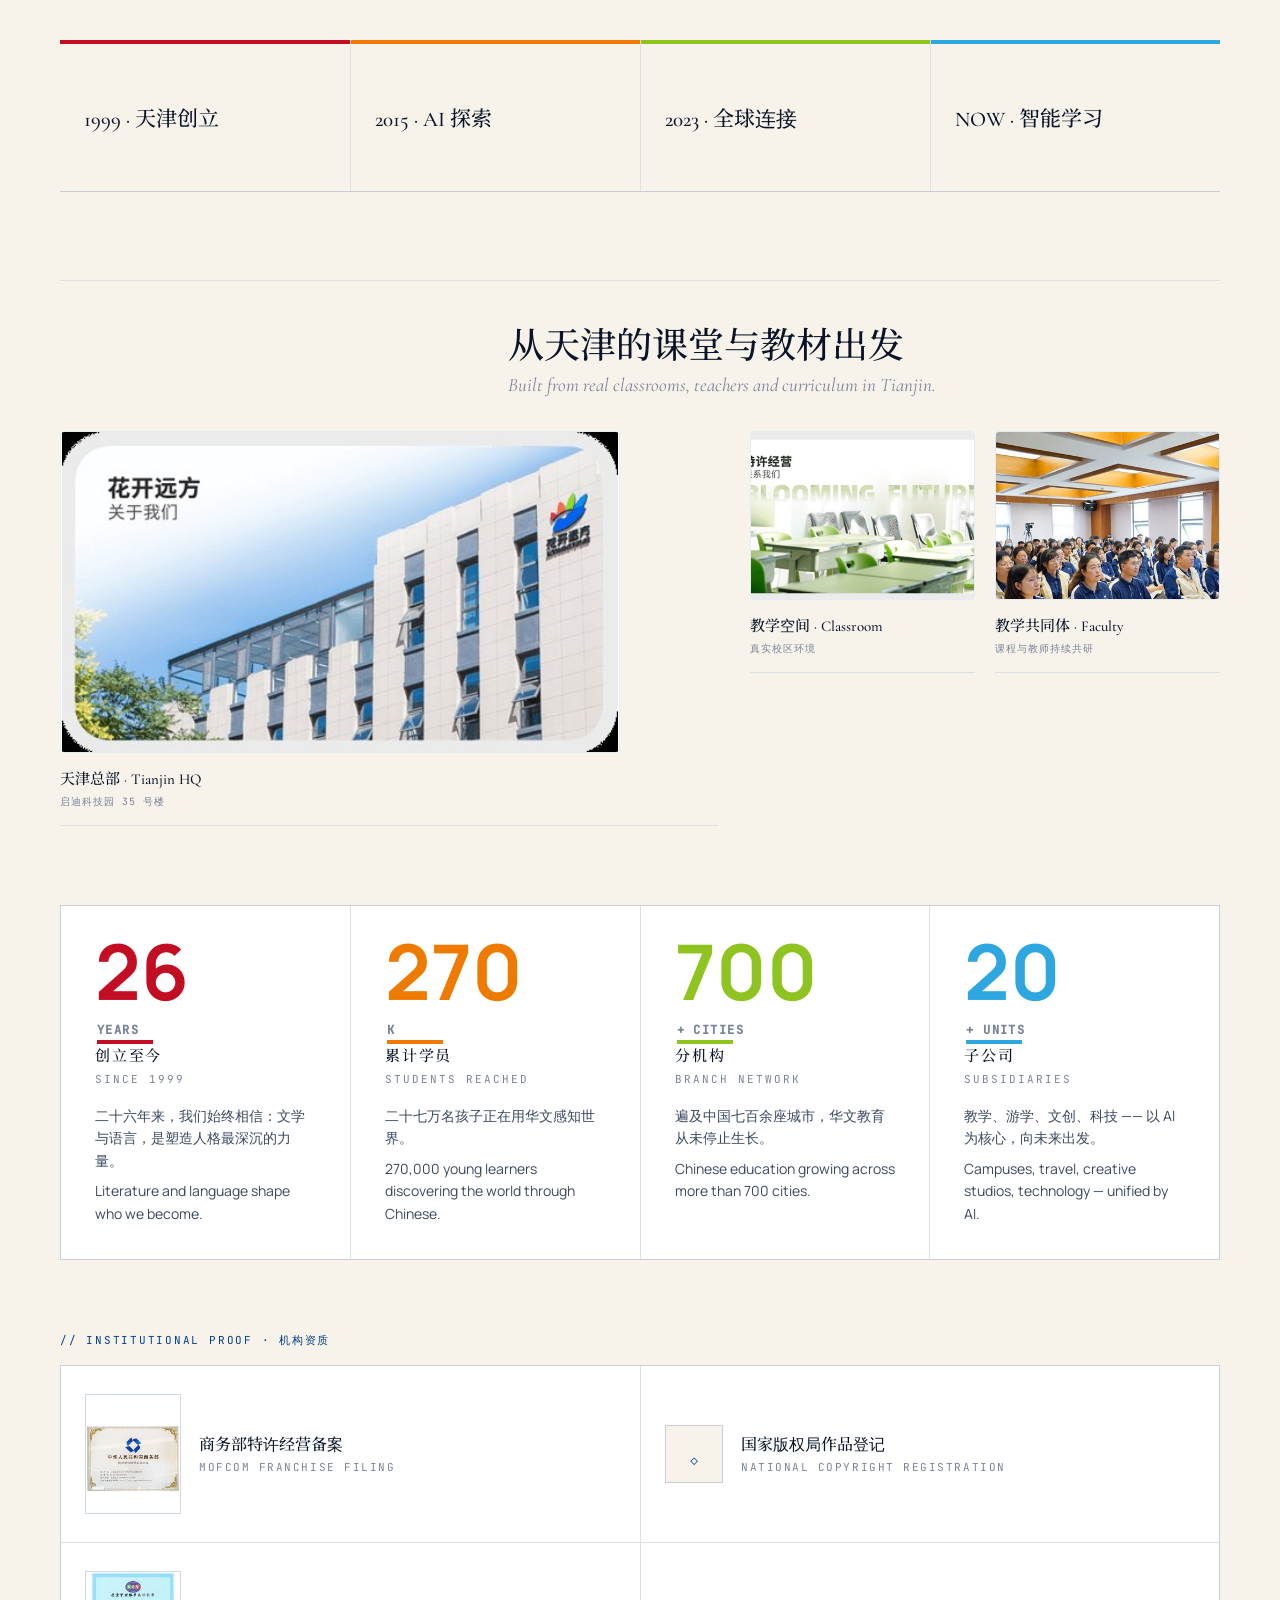
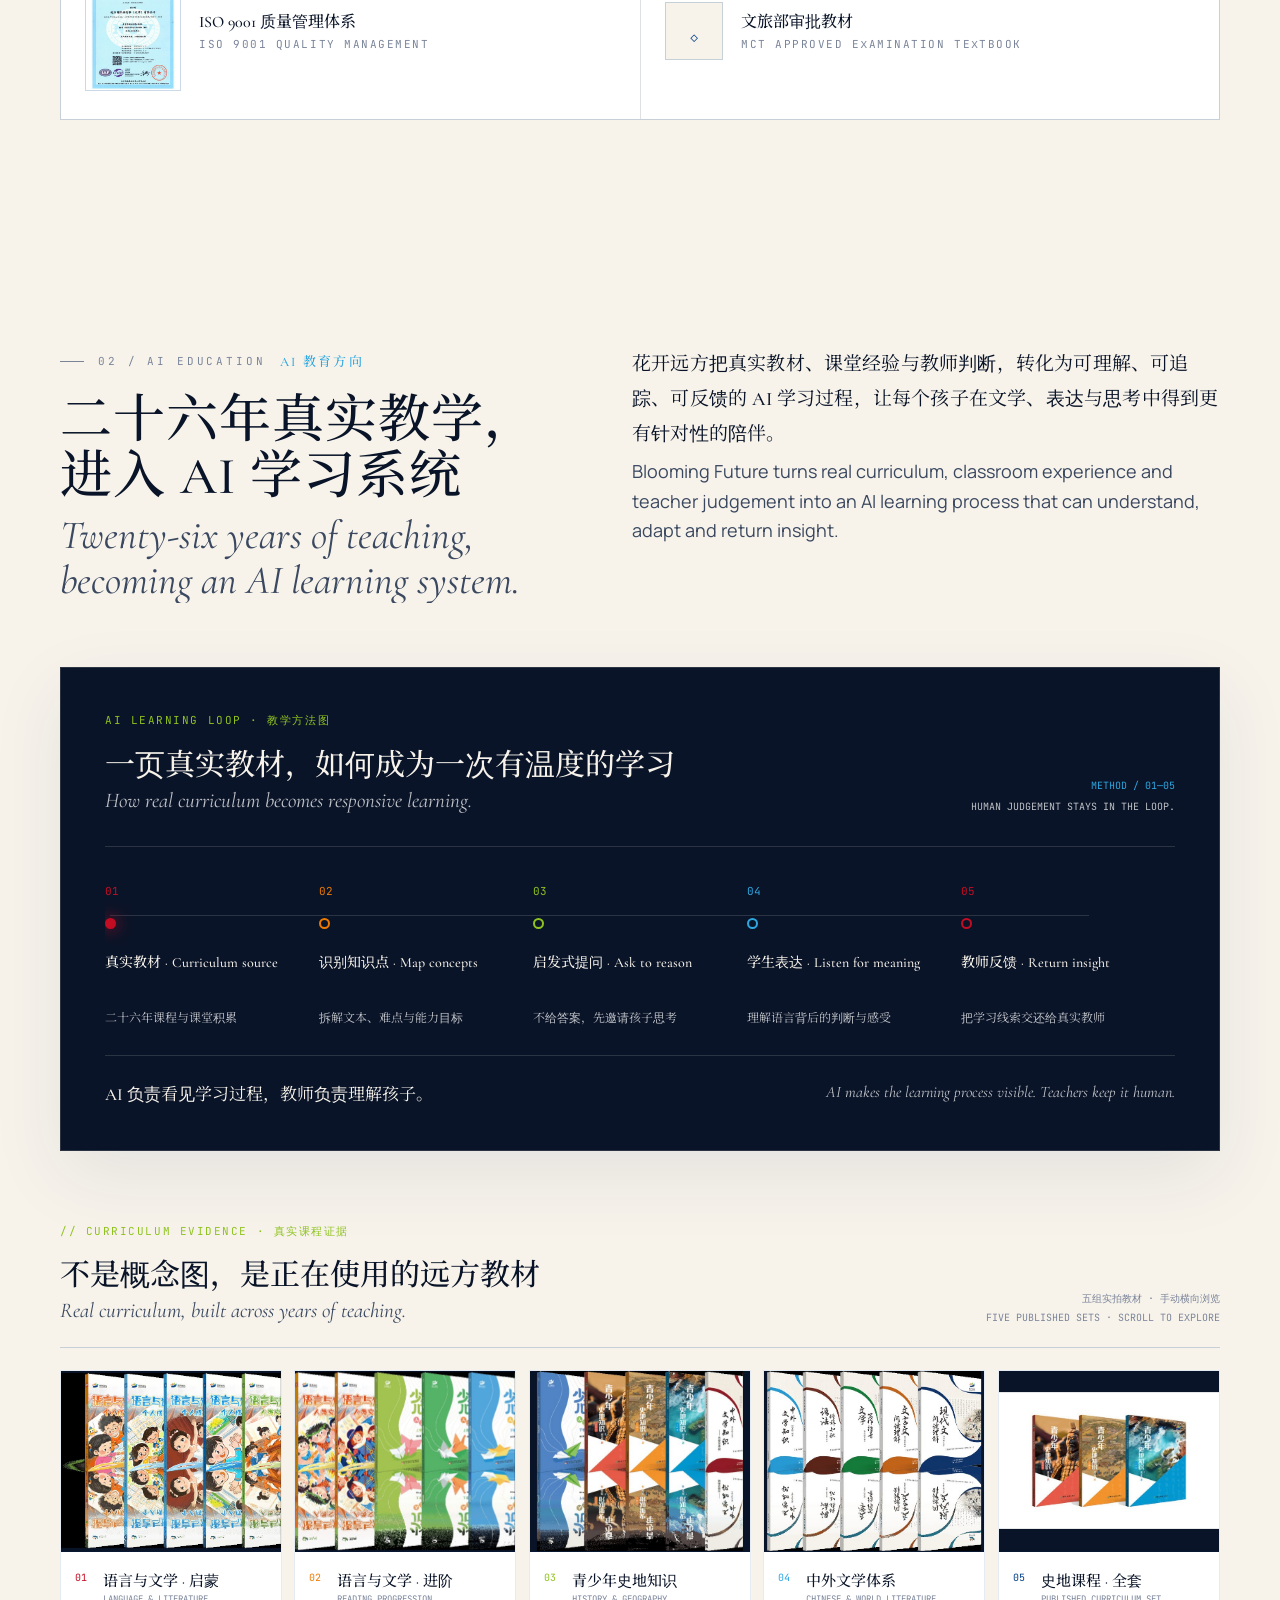
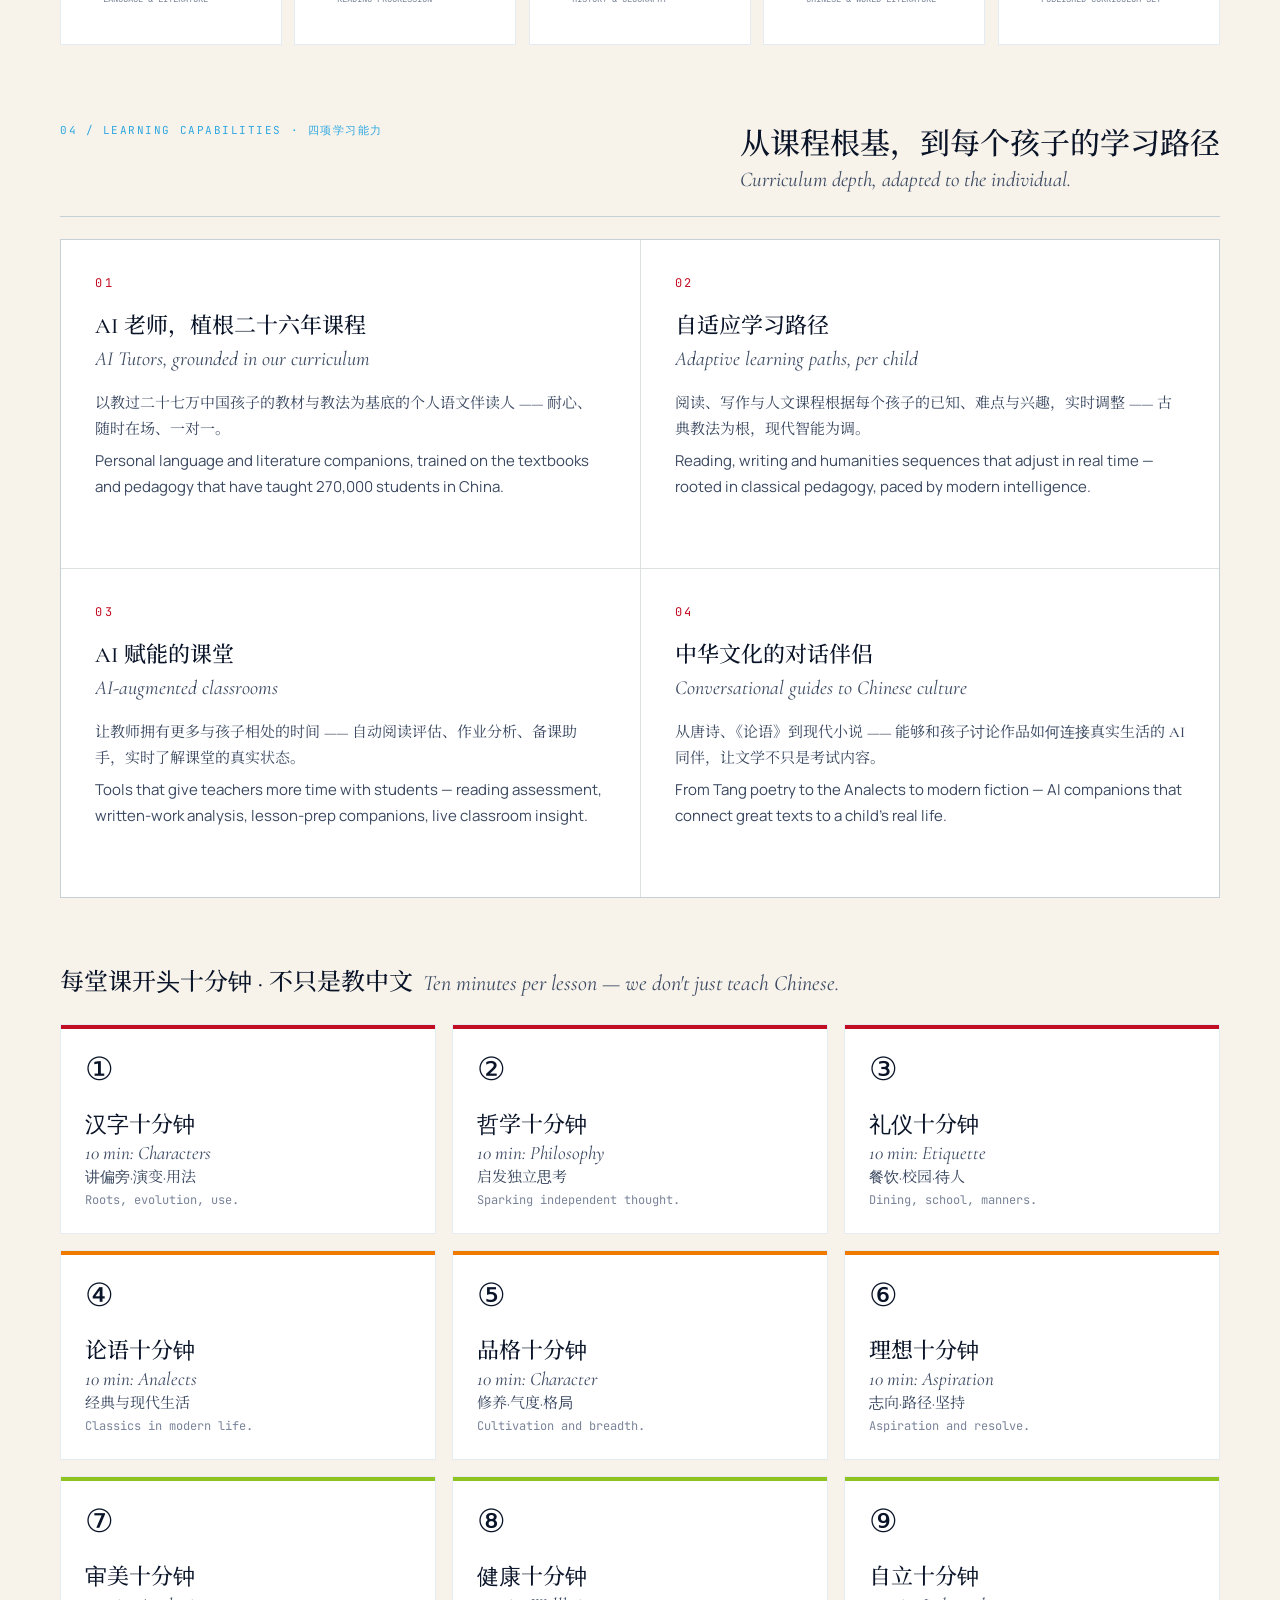
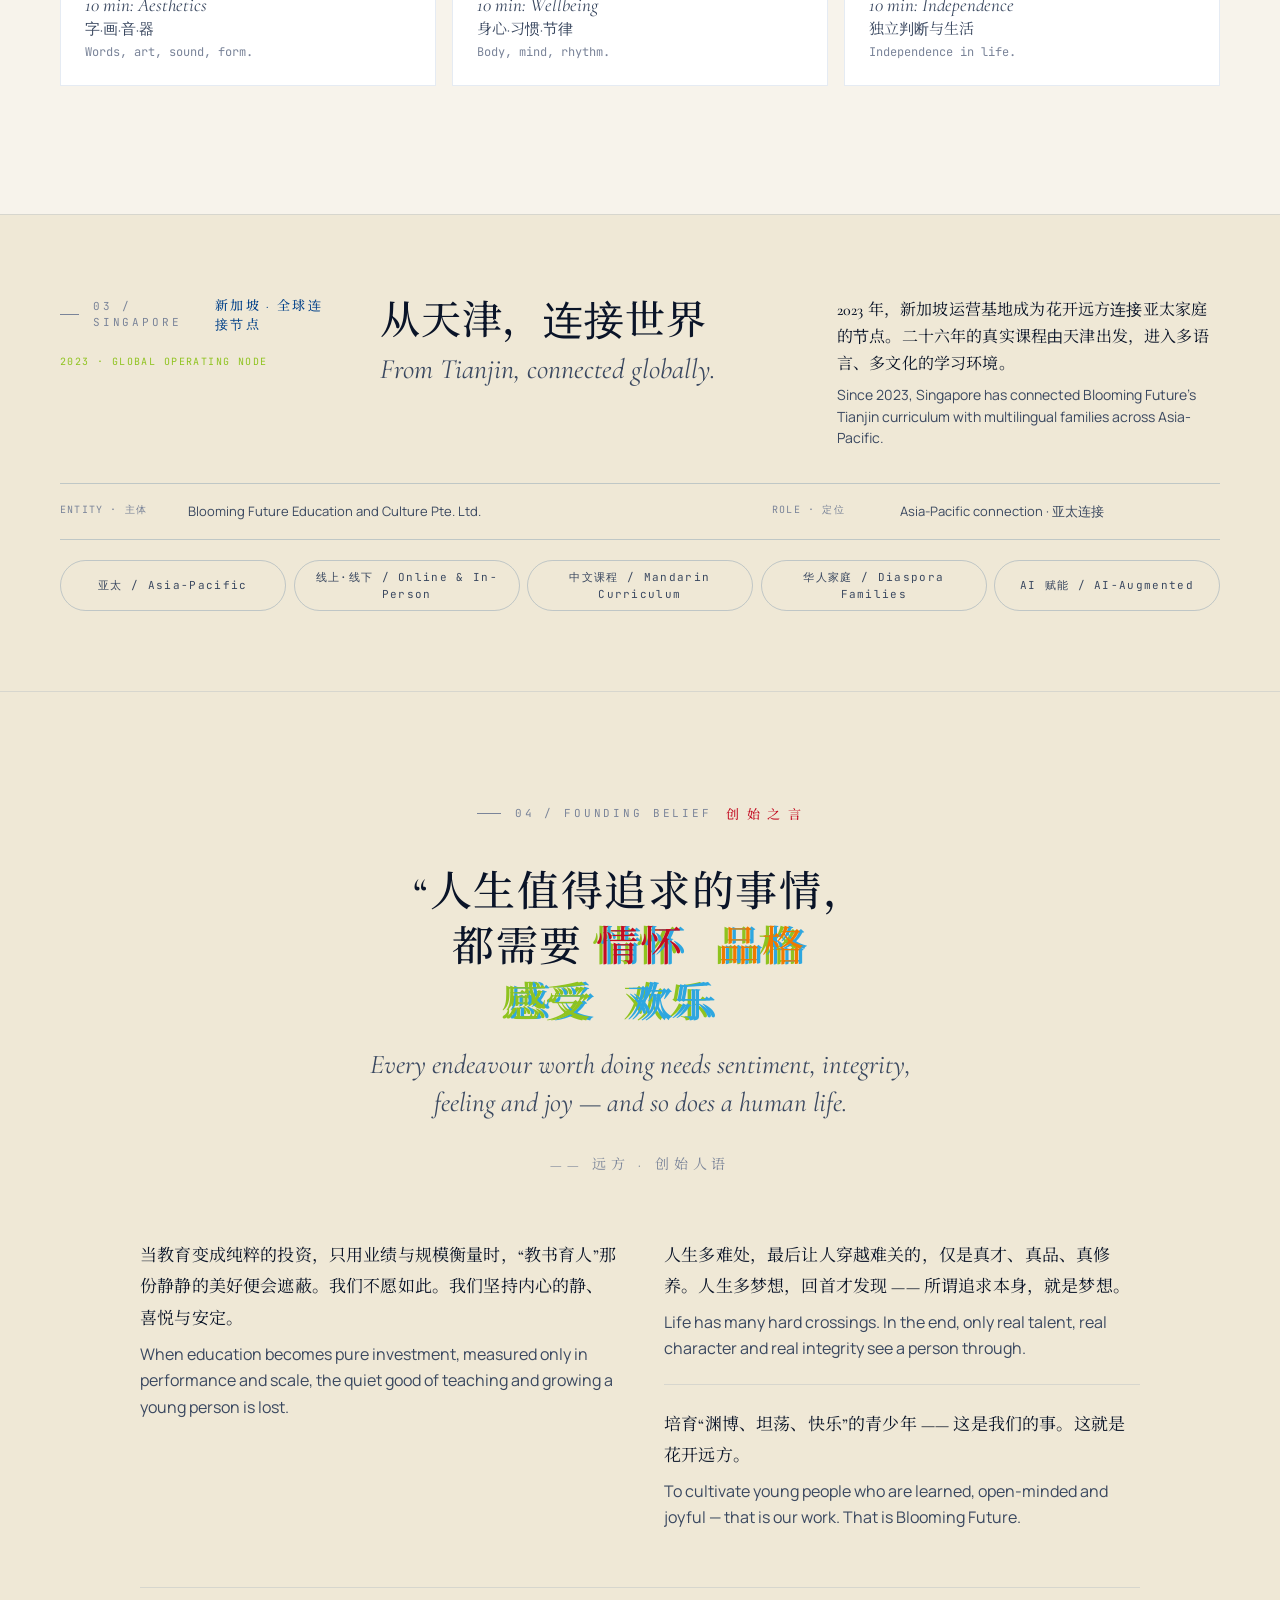
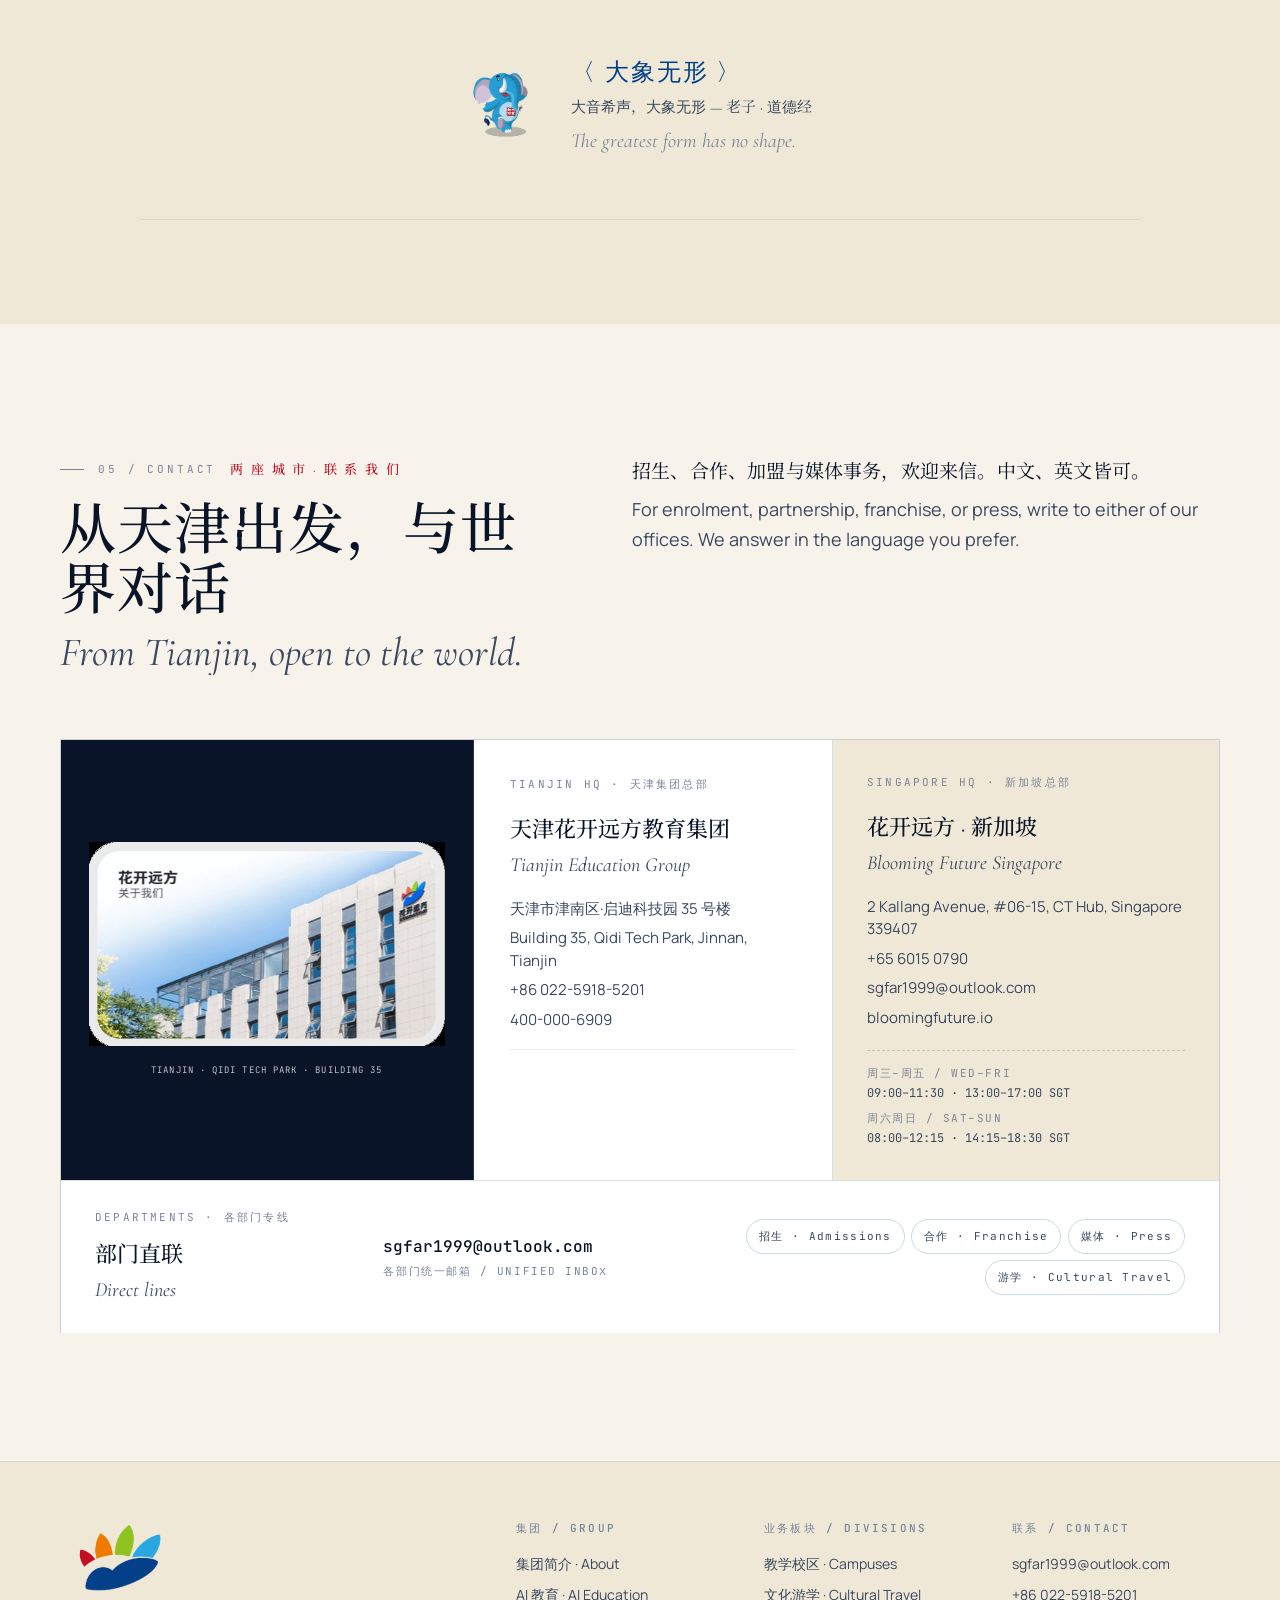
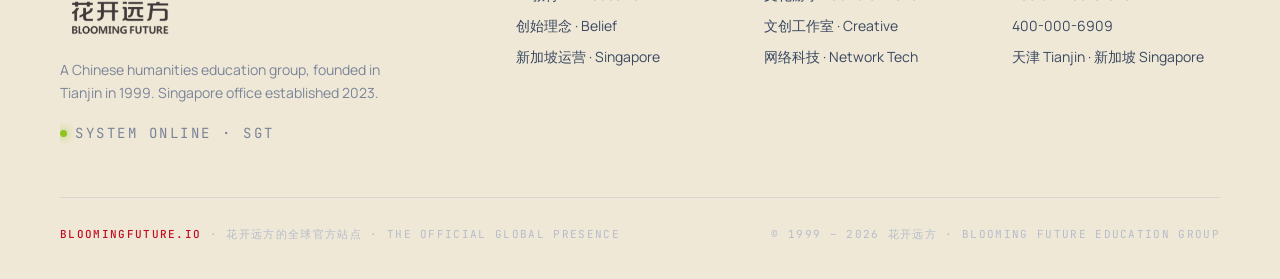
==== commit 5216976b: "存档: T12 六区标志动效" ====
--- a/index.html
+++ b/index.html
@@ -7,6 +7,7 @@
   <meta name="description" content="花开远方 Blooming Future：1999 年创立于天津的中文人文教育集团，2023 年设立新加坡运营基地，将 26 年华文教育经验与 AI 技术结合，服务全球华人家庭。">
   <link rel="stylesheet" href="/assets/css/main.css?v=2.0.0">
   <link rel="stylesheet" href="/assets/css/motion.css?v=2.1.0-r1">
+  <link rel="stylesheet" href="/assets/css/motion-scenes.css?v=2.1.0-r1">
   <script src="/assets/js/main.js?v=2.0.0" defer></script>
   <script src="/assets/js/motion.js?v=2.1.0-r4" defer></script>
 </head>
--- a/assets/css/motion-scenes.css
+++ b/assets/css/motion-scenes.css
@@ -0,0 +1,75 @@
+.section { position: relative; overflow-x: clip; }
+.motion-ready .section::after {
+  content: "";
+  position: absolute;
+  top: 0;
+  left: 0;
+  width: 22%;
+  height: 1px;
+  pointer-events: none;
+  background: var(--bf-blue);
+  box-shadow: 14px 0 var(--bf-green), 28px 0 var(--bf-red);
+  transform: translateX(-130%);
+}
+.motion-ready .section.motion-active::after { animation: motionSectionScan 1150ms cubic-bezier(.16, 1, .3, 1) both; }
+@keyframes motionSectionScan { to { transform: translateX(590%); opacity: 0; } }
+
+.motion-ready .about .history-timeline,
+.motion-ready .about .evidence-grid,
+.motion-ready .ai .learning-loop,
+.motion-ready .ai .textbook-item,
+.motion-ready .ai .ritual-card,
+.motion-ready .singapore .sg-tags,
+.motion-ready .philosophy .quote-cn,
+.motion-ready .philosophy .mascot-callout,
+.motion-ready .contact .contact-card { opacity: 0; }
+
+.about.motion-active .history-timeline { animation: motionTimelineDraw 980ms cubic-bezier(.16, 1, .3, 1) both; }
+.about.motion-active .history-point { animation: motionPointRise 720ms cubic-bezier(.16, 1, .3, 1) both; }
+.about.motion-active .history-point:nth-child(2) { animation-delay: 100ms; }
+.about.motion-active .history-point:nth-child(3) { animation-delay: 200ms; }
+.about.motion-active .history-point:nth-child(4) { animation-delay: 300ms; }
+.about.motion-active .evidence-grid { animation: motionElasticGrid 920ms 260ms cubic-bezier(.16, 1, .3, 1) both; }
+@keyframes motionTimelineDraw { from { opacity: 0; clip-path: inset(0 100% 0 0); } to { opacity: 1; clip-path: inset(0); } }
+@keyframes motionPointRise { from { opacity: 0; translate: 0 32px; } to { opacity: 1; translate: 0; } }
+@keyframes motionElasticGrid { 0% { opacity: 0; translate: 0 80px; scale: .94; } 65% { opacity: 1; translate: 0 -8px; scale: 1.01; } 100% { opacity: 1; translate: 0; scale: 1; } }
+
+.ai.motion-active .learning-loop { animation: motionLoopIgnite 980ms cubic-bezier(.16, 1, .3, 1) both; }
+.motion-signal { position: absolute; z-index: 3; top: 64px; left: 5px; width: 28px; height: 5px; opacity: 0; pointer-events: none; background: var(--bf-green); box-shadow: 10px 0 var(--bf-blue), 20px 0 var(--bf-red); }
+.ai.motion-active .motion-signal { animation: motionSignalRun 3.4s 700ms cubic-bezier(.65, 0, .35, 1) both; }
+.ai.motion-active .textbook-item { animation: motionElasticItem 820ms cubic-bezier(.16, 1, .3, 1) both; }
+.ai.motion-active .textbook-item:nth-child(2) { animation-delay: 90ms; }
+.ai.motion-active .textbook-item:nth-child(3) { animation-delay: 180ms; }
+.ai.motion-active .textbook-item:nth-child(4) { animation-delay: 270ms; }
+.ai.motion-active .textbook-item:nth-child(5) { animation-delay: 360ms; }
+.ai.motion-active .ritual-card { animation: motionRitualWave 780ms cubic-bezier(.16, 1, .3, 1) both; animation-delay: calc((var(--motion-order, 0) + 1) * 65ms); }
+@keyframes motionLoopIgnite { 0% { opacity: 0; translate: 0 36px; box-shadow: none; } 65% { opacity: 1; translate: 0; box-shadow: 0 0 0 4px var(--bf-blue), 0 28px 80px var(--card-shadow); } 100% { opacity: 1; translate: 0; } }
+@keyframes motionSignalRun { 0% { opacity: 0; translate: 0; } 12%, 84% { opacity: 1; } 100% { opacity: 0; translate: calc(1000px - 100%) 0; } }
+@keyframes motionElasticItem { 0% { opacity: 0; translate: 0 66px; rotate: 0 0 1 -3deg; } 68% { opacity: 1; translate: 0 -7px; rotate: 0 0 1 1deg; } 100% { opacity: 1; translate: 0; rotate: 0deg; } }
+@keyframes motionRitualWave { 0% { opacity: 0; translate: 0 44px; rotate: 0 1 0 16deg; } 100% { opacity: 1; translate: 0; rotate: 0deg; } }
+
+.singapore.motion-active .sg-tags { animation: motionTagsWake 820ms 180ms cubic-bezier(.16, 1, .3, 1) both; }
+.singapore.motion-active .sg-tags span:hover { color: var(--bg-card); background: var(--bf-navy); border-color: var(--bf-navy); box-shadow: 6px 6px 0 var(--bf-green); }
+@keyframes motionTagsWake { 0% { opacity: 0; letter-spacing: .32em; transform: scaleX(.82); } 100% { opacity: 1; letter-spacing: 0; transform: scaleX(1); } }
+
+.motion-word { display: inline-block; }
+.motion-ready .philosophy .motion-word { opacity: 0; transform: translate3d(0, 1em, 0) rotateX(-80deg); }
+.philosophy.motion-active .quote-cn { opacity: 1; }
+.philosophy.motion-active .quote-cn .motion-word { animation: motionQuoteWord 760ms cubic-bezier(.16, 1, .3, 1) both; animation-delay: calc(var(--word-index) * 78ms); }
+.philosophy.motion-active .quote-cn em .motion-word { text-shadow: 4px 0 var(--bf-blue), -4px 0 var(--bf-green); }
+.philosophy.motion-active .mascot-callout { animation: motionMascotReveal 920ms 420ms cubic-bezier(.16, 1, .3, 1) both; }
+@keyframes motionQuoteWord { 0% { opacity: 0; transform: translate3d(0, 1em, 0) rotateX(-80deg); filter: blur(8px); } 100% { opacity: 1; transform: none; filter: none; } }
+@keyframes motionMascotReveal { 0% { opacity: 0; clip-path: inset(0 50%); } 100% { opacity: 1; clip-path: inset(0); } }
+
+.contact.motion-active .contact-card { animation: motionContactRise 820ms cubic-bezier(.16, 1, .3, 1) both; }
+.contact.motion-active .contact-card:nth-child(2) { animation-delay: 130ms; }
+.contact.motion-active .contact-card:nth-child(3) { animation-delay: 260ms; }
+.contact .lines a { background-image: linear-gradient(var(--bf-blue), var(--bf-blue)); background-position: 0 100%; background-repeat: no-repeat; background-size: 0 1px; transition: background-size 260ms ease, color 180ms ease; }
+.contact .lines a:hover { background-size: 100% 1px; }
+@keyframes motionContactRise { 0% { opacity: 0; translate: 0 52px; clip-path: inset(12% 0); } 100% { opacity: 1; translate: 0; clip-path: inset(0); } }
+
+.footer.motion-active .foot-brand > a { animation: motionLogoBloom 880ms cubic-bezier(.16, 1, .3, 1) both; }
+@keyframes motionLogoBloom { 0% { opacity: 0; transform: scale(.7) rotate(-8deg); filter: blur(12px); } 70% { opacity: 1; transform: scale(1.08) rotate(2deg); } 100% { opacity: 1; transform: none; filter: none; } }
+
+@media (max-width: 820px) { .motion-signal { display: none; } }
+@media (prefers-reduced-motion: reduce) { .motion-word, .motion-active * { opacity: 1; transform: none; filter: none; clip-path: none; animation: none; transition: none; } }
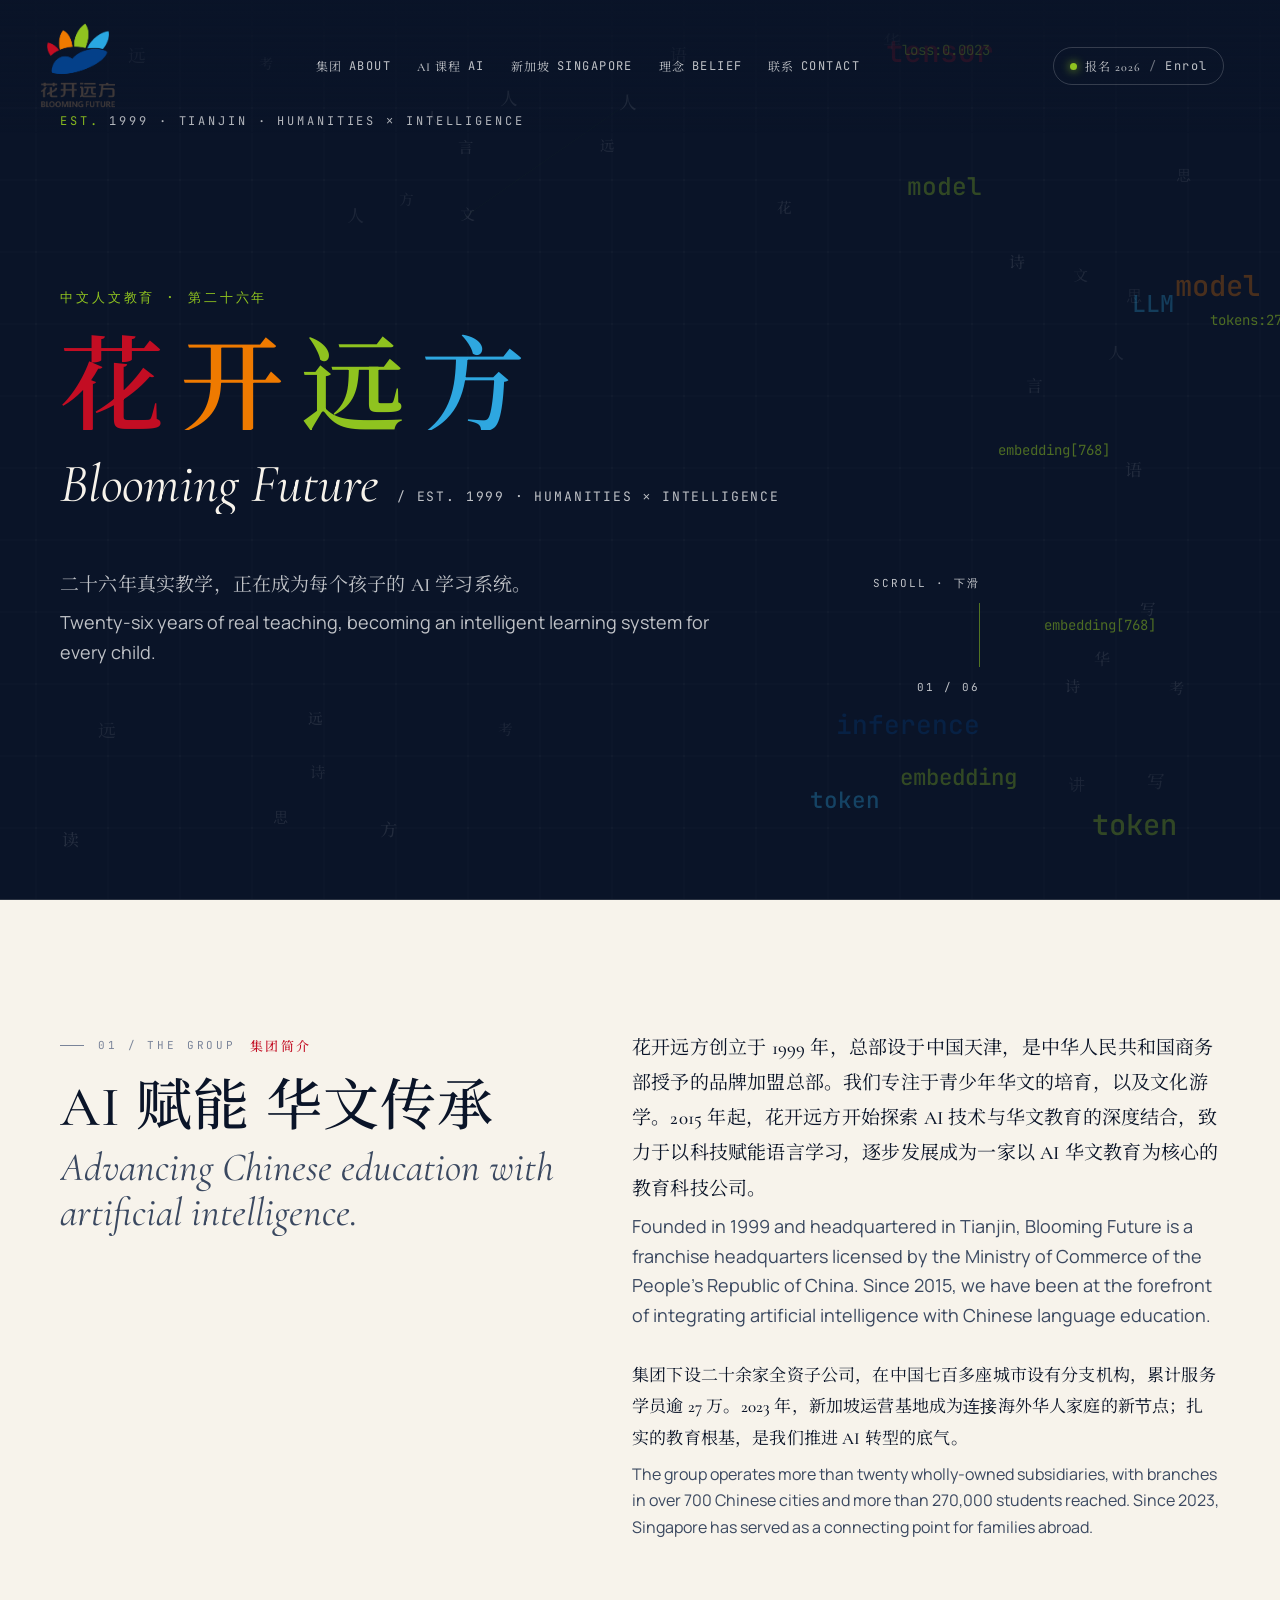
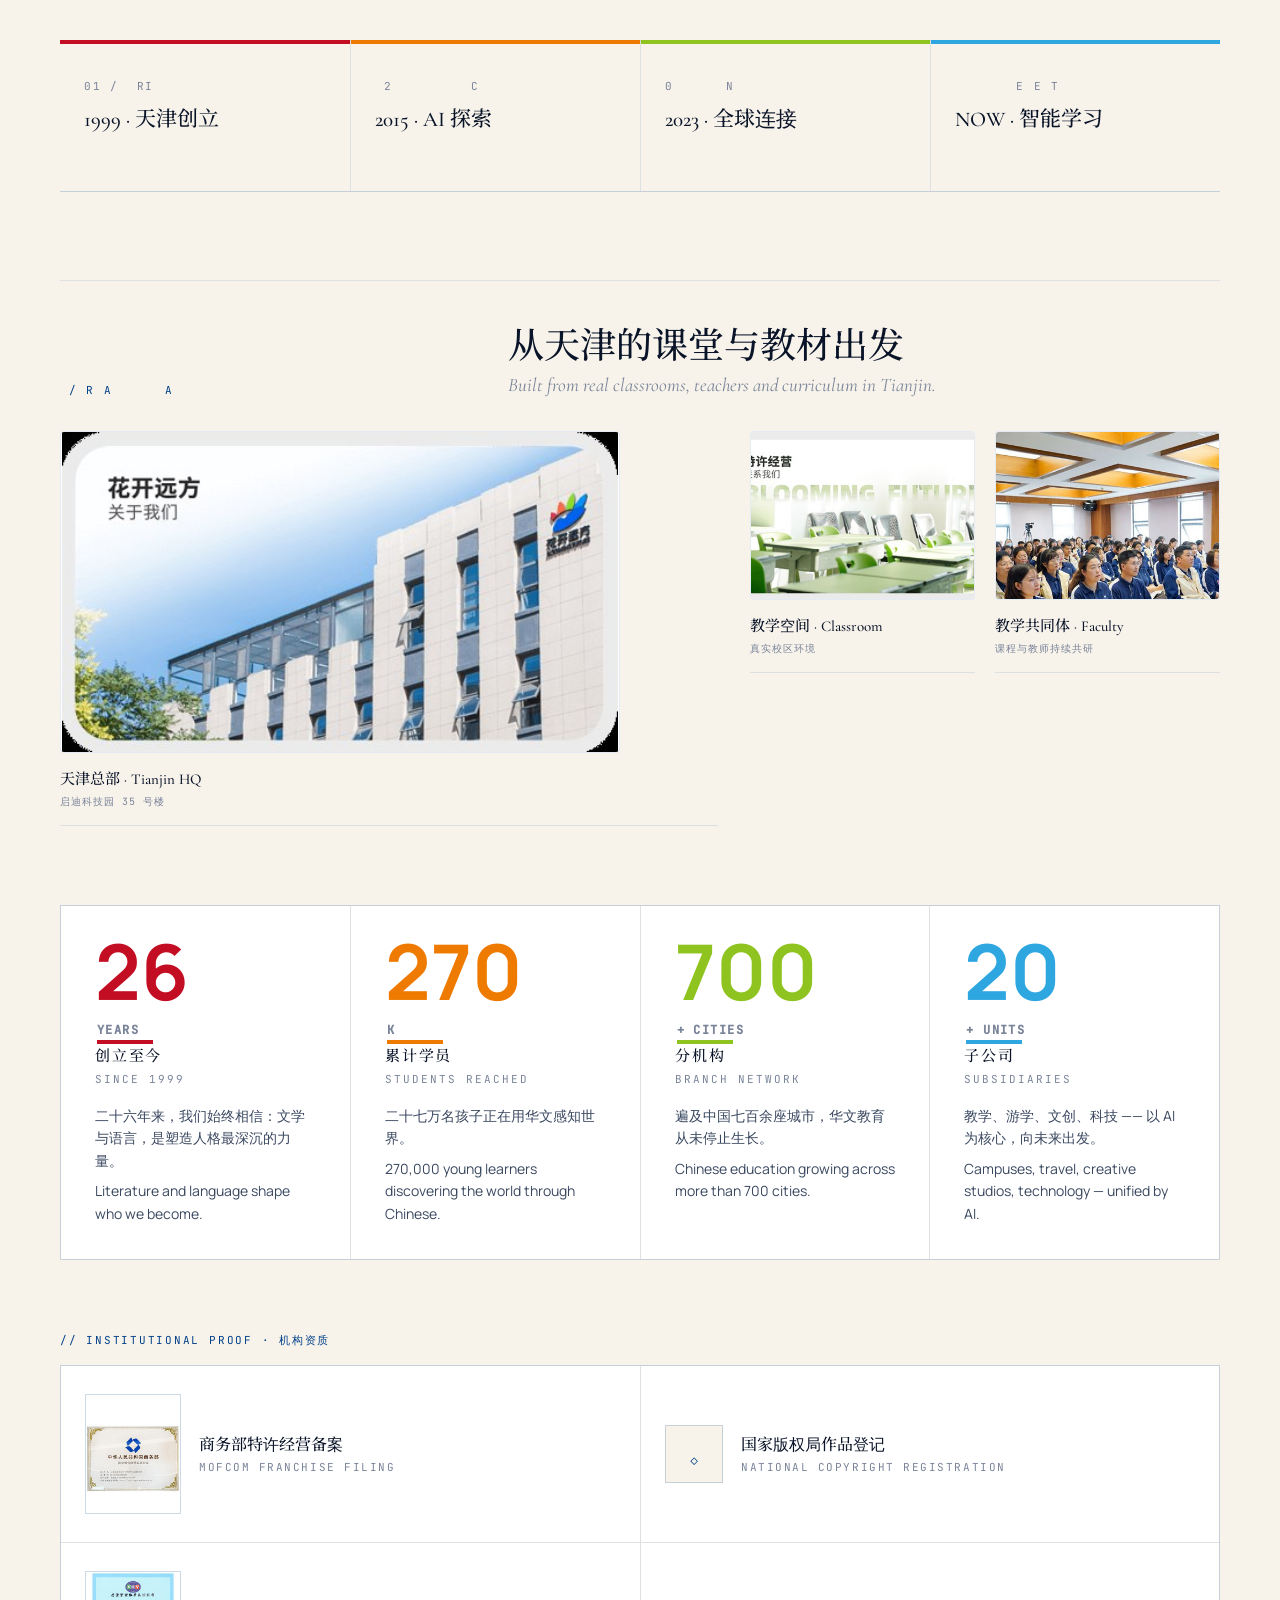
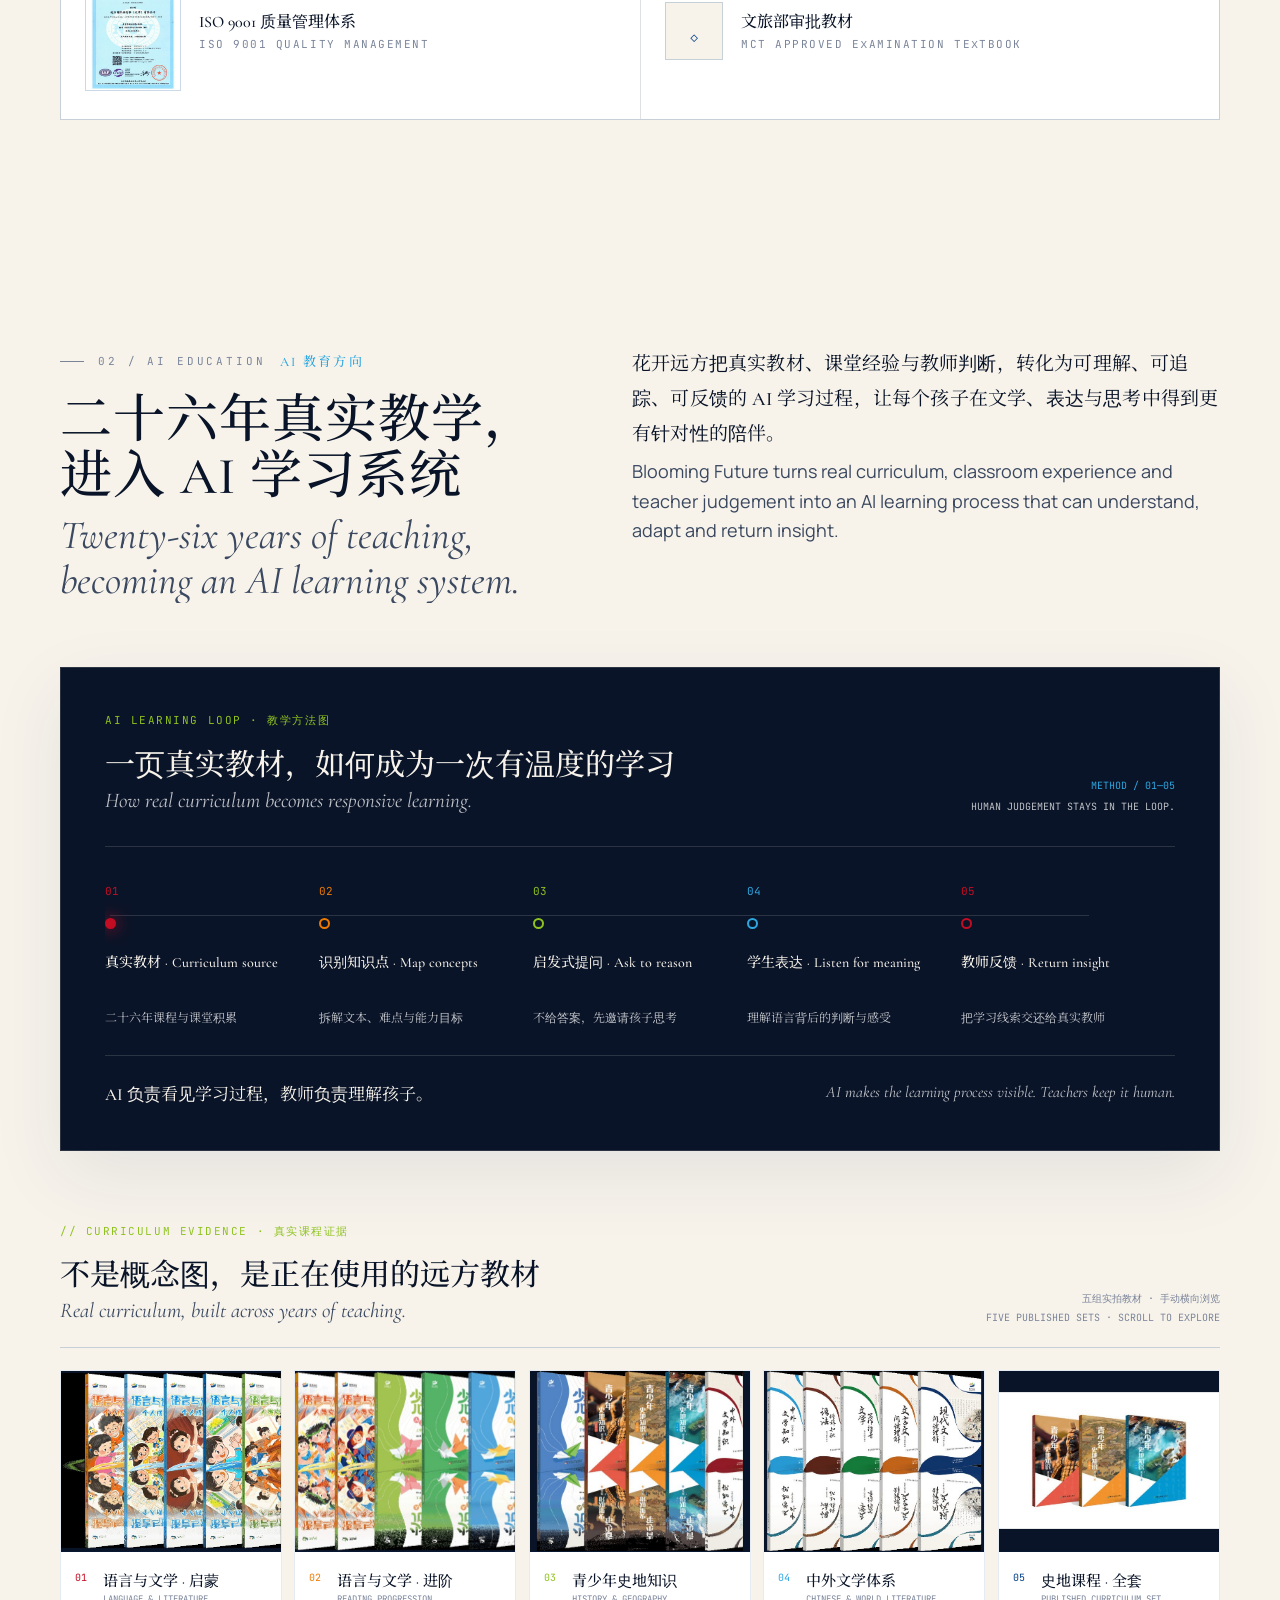
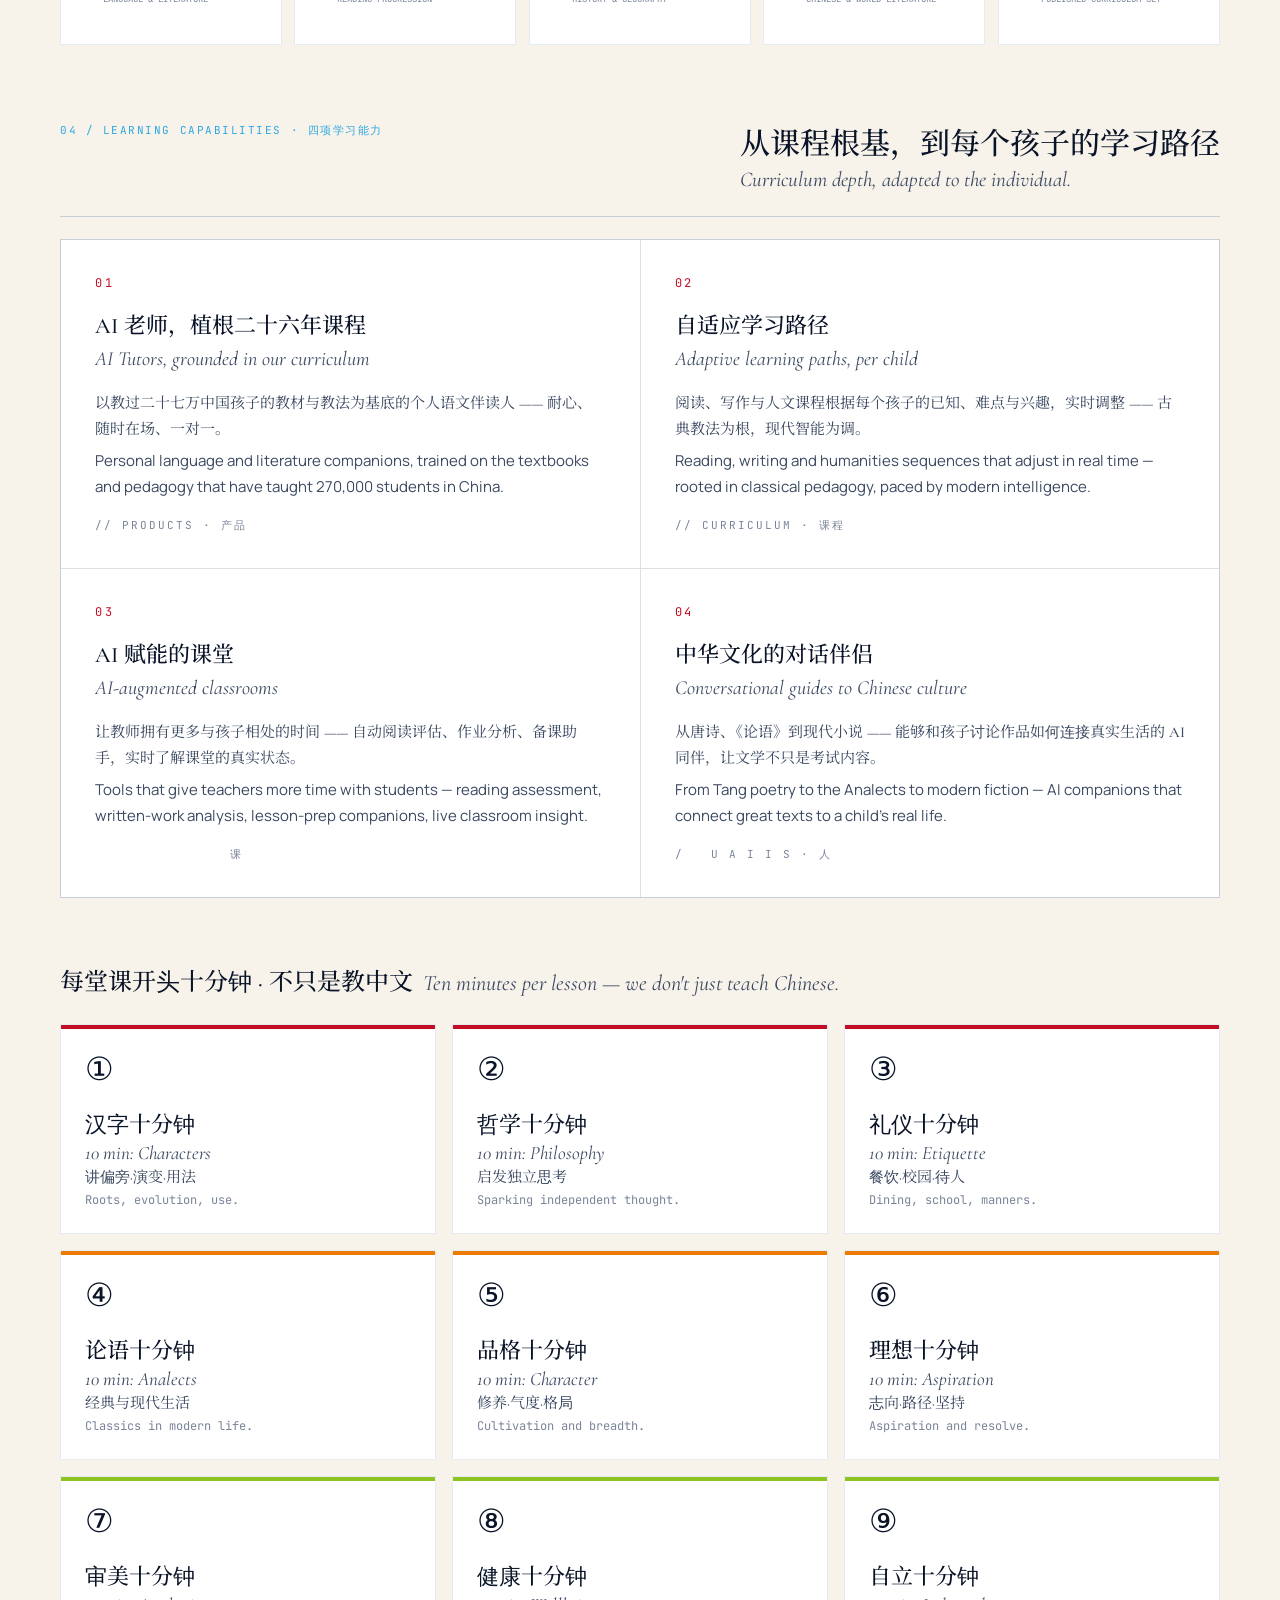
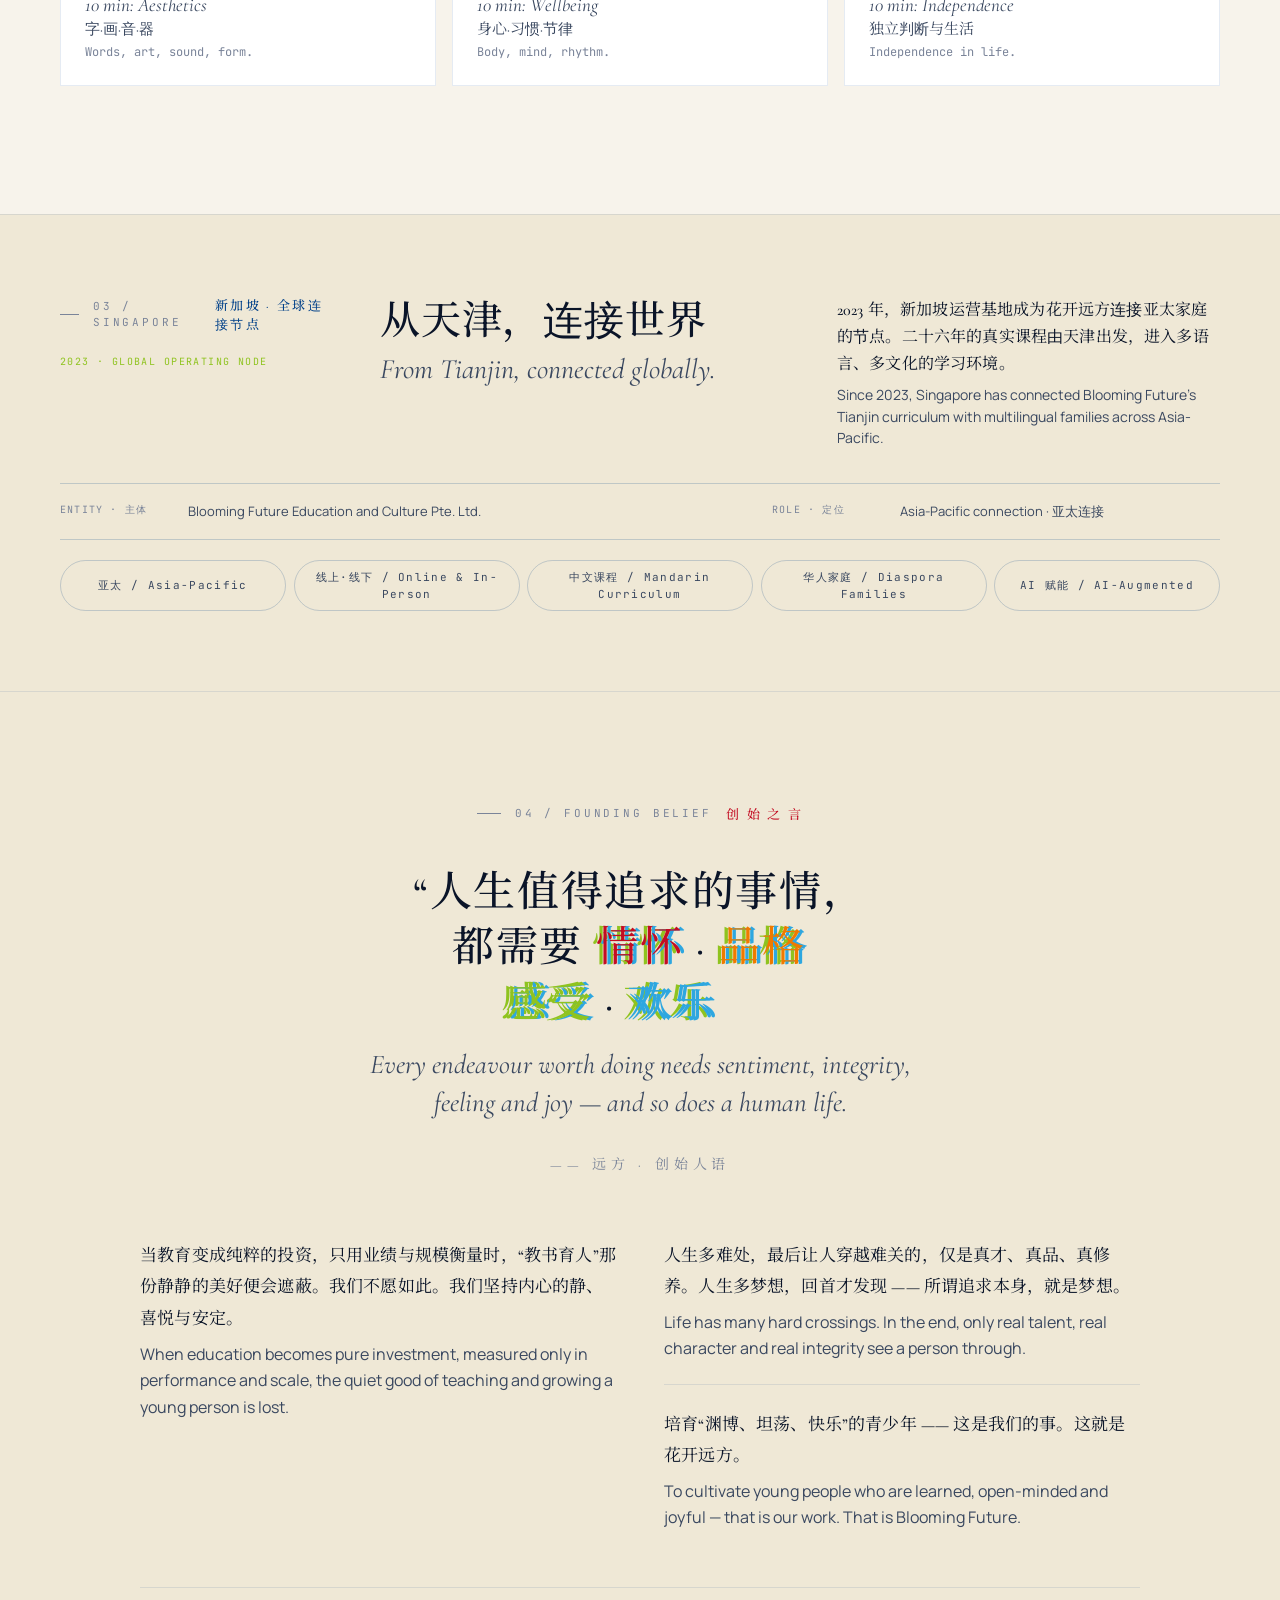
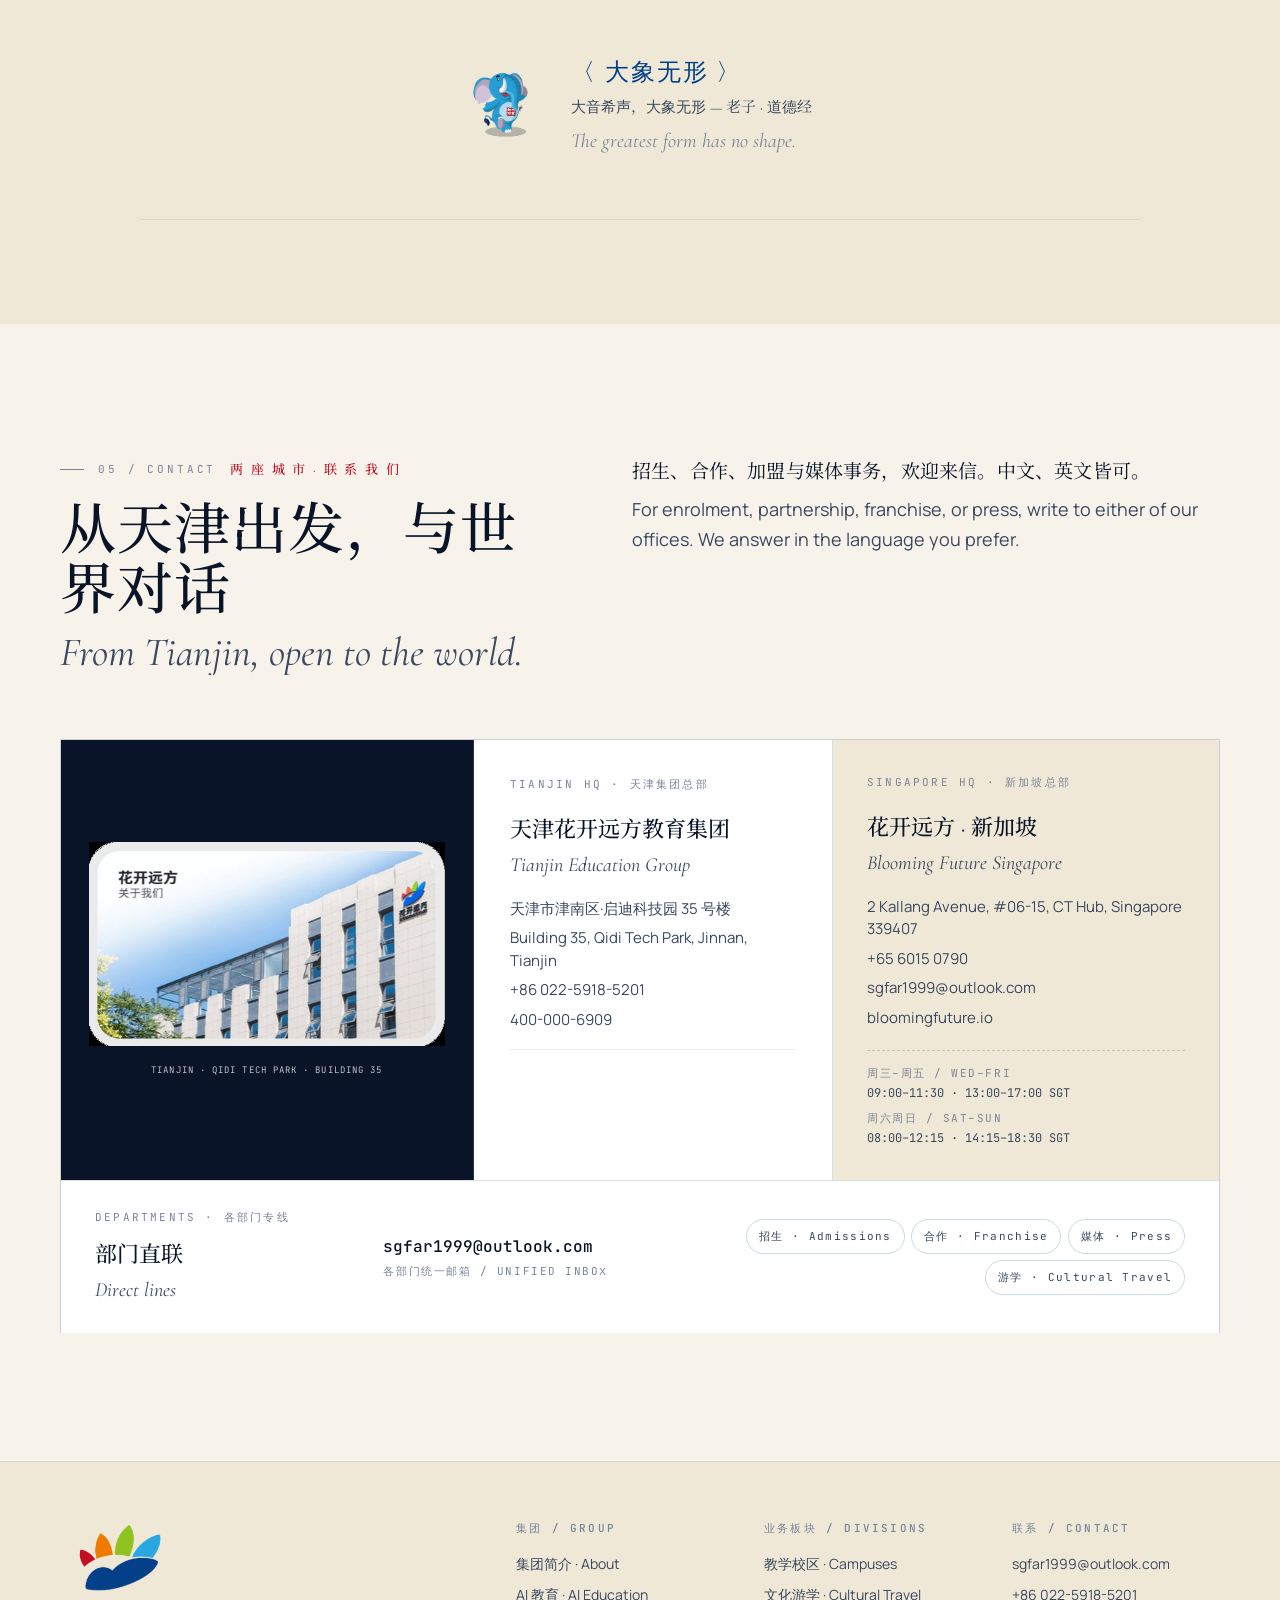
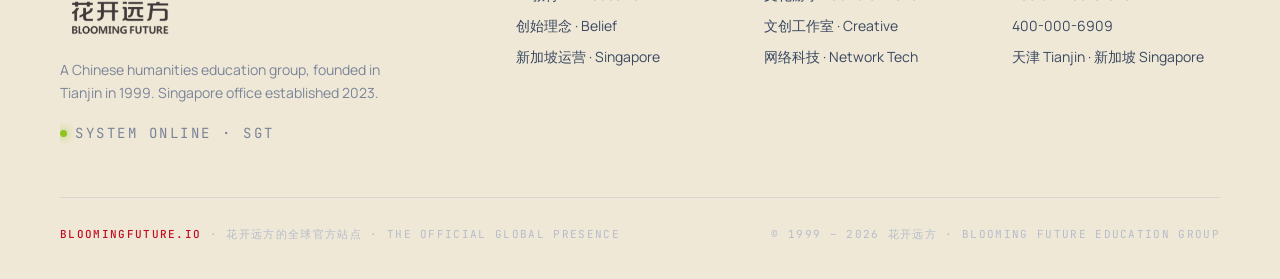
==== commit a77c44f8: "存档: T14 旋转生产 main 缓存" ====
--- a/index.html
+++ b/index.html
@@ -8,7 +8,7 @@
   <link rel="stylesheet" href="/assets/css/main.css?v=2.0.0">
   <link rel="stylesheet" href="/assets/css/motion.css?v=2.1.0-r1">
   <link rel="stylesheet" href="/assets/css/motion-scenes.css?v=2.1.0-r1">
-  <script src="/assets/js/main.js?v=2.0.0" defer></script>
+  <script src="/assets/js/main.js?v=2.0.0-r1" defer></script>
   <script src="/assets/js/motion.js?v=2.1.0-r4" defer></script>
 </head>
 <body>
--- a/assets/css/motion-scenes.css
+++ b/assets/css/motion-scenes.css
@@ -50,7 +50,7 @@
 
 .singapore.motion-active .sg-tags { animation: motionTagsWake 820ms 180ms cubic-bezier(.16, 1, .3, 1) both; }
 .singapore.motion-active .sg-tags span:hover { color: var(--bg-card); background: var(--bf-navy); border-color: var(--bf-navy); box-shadow: 6px 6px 0 var(--bf-green); }
-@keyframes motionTagsWake { 0% { opacity: 0; letter-spacing: .32em; transform: scaleX(.82); } 100% { opacity: 1; letter-spacing: 0; transform: scaleX(1); } }
+@keyframes motionTagsWake { 0% { opacity: 0; filter: blur(5px); transform: translateY(10px) scaleX(.82); } 100% { opacity: 1; filter: none; transform: translateY(0) scaleX(1); } }
 
 .motion-word { display: inline-block; }
 .motion-ready .philosophy .motion-word { opacity: 0; transform: translate3d(0, 1em, 0) rotateX(-80deg); }
